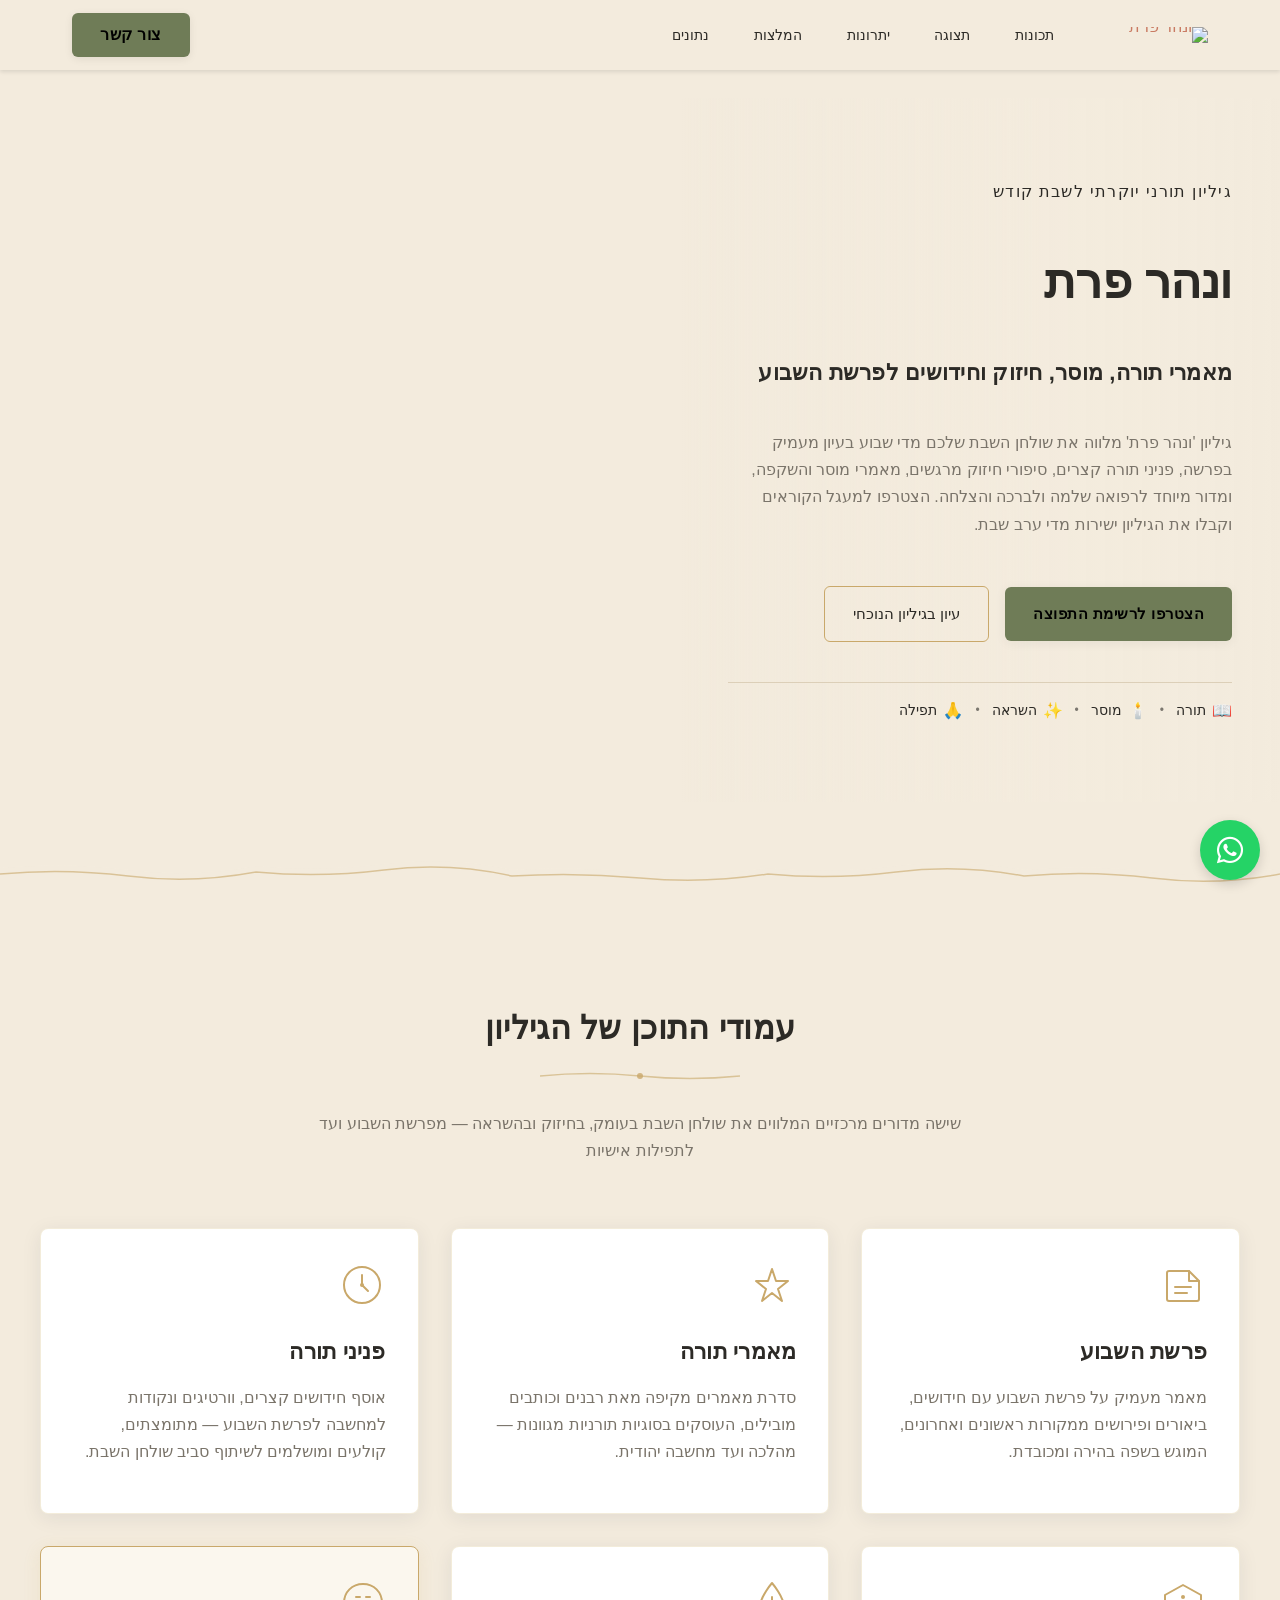
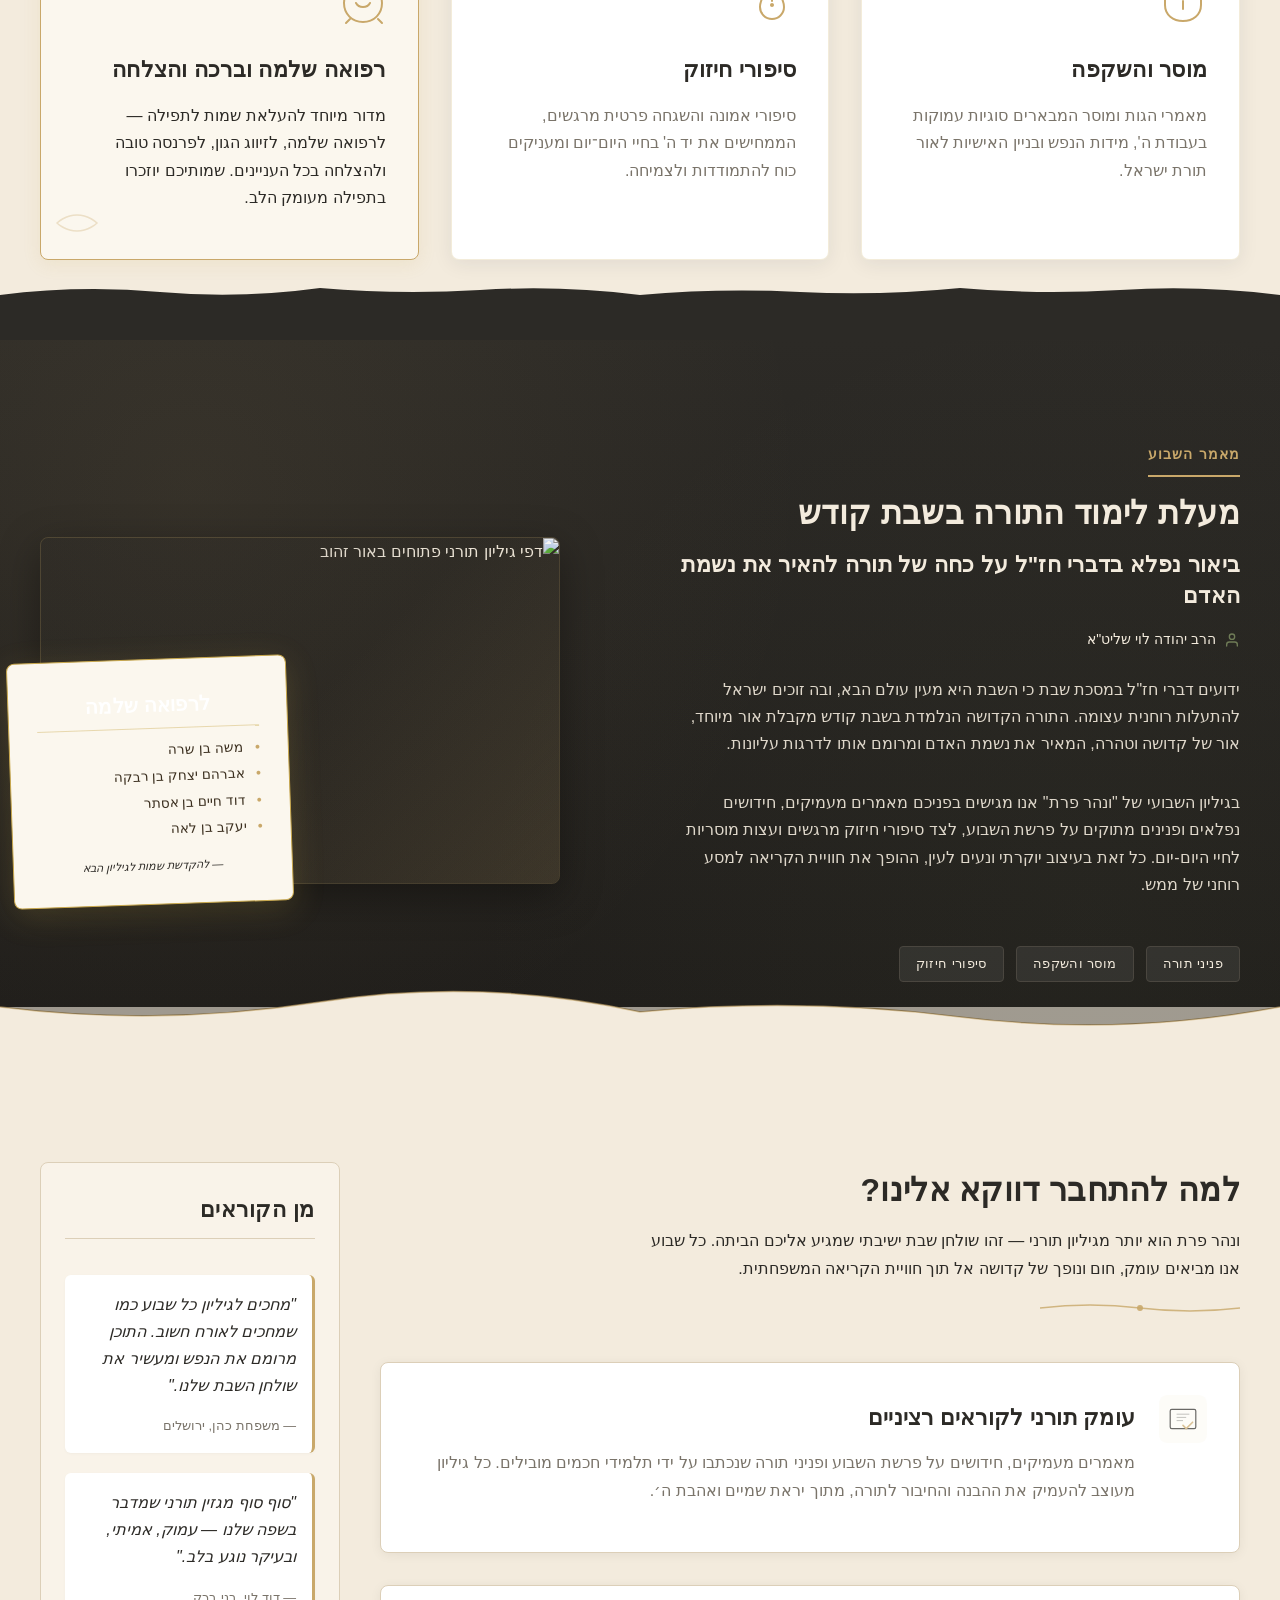
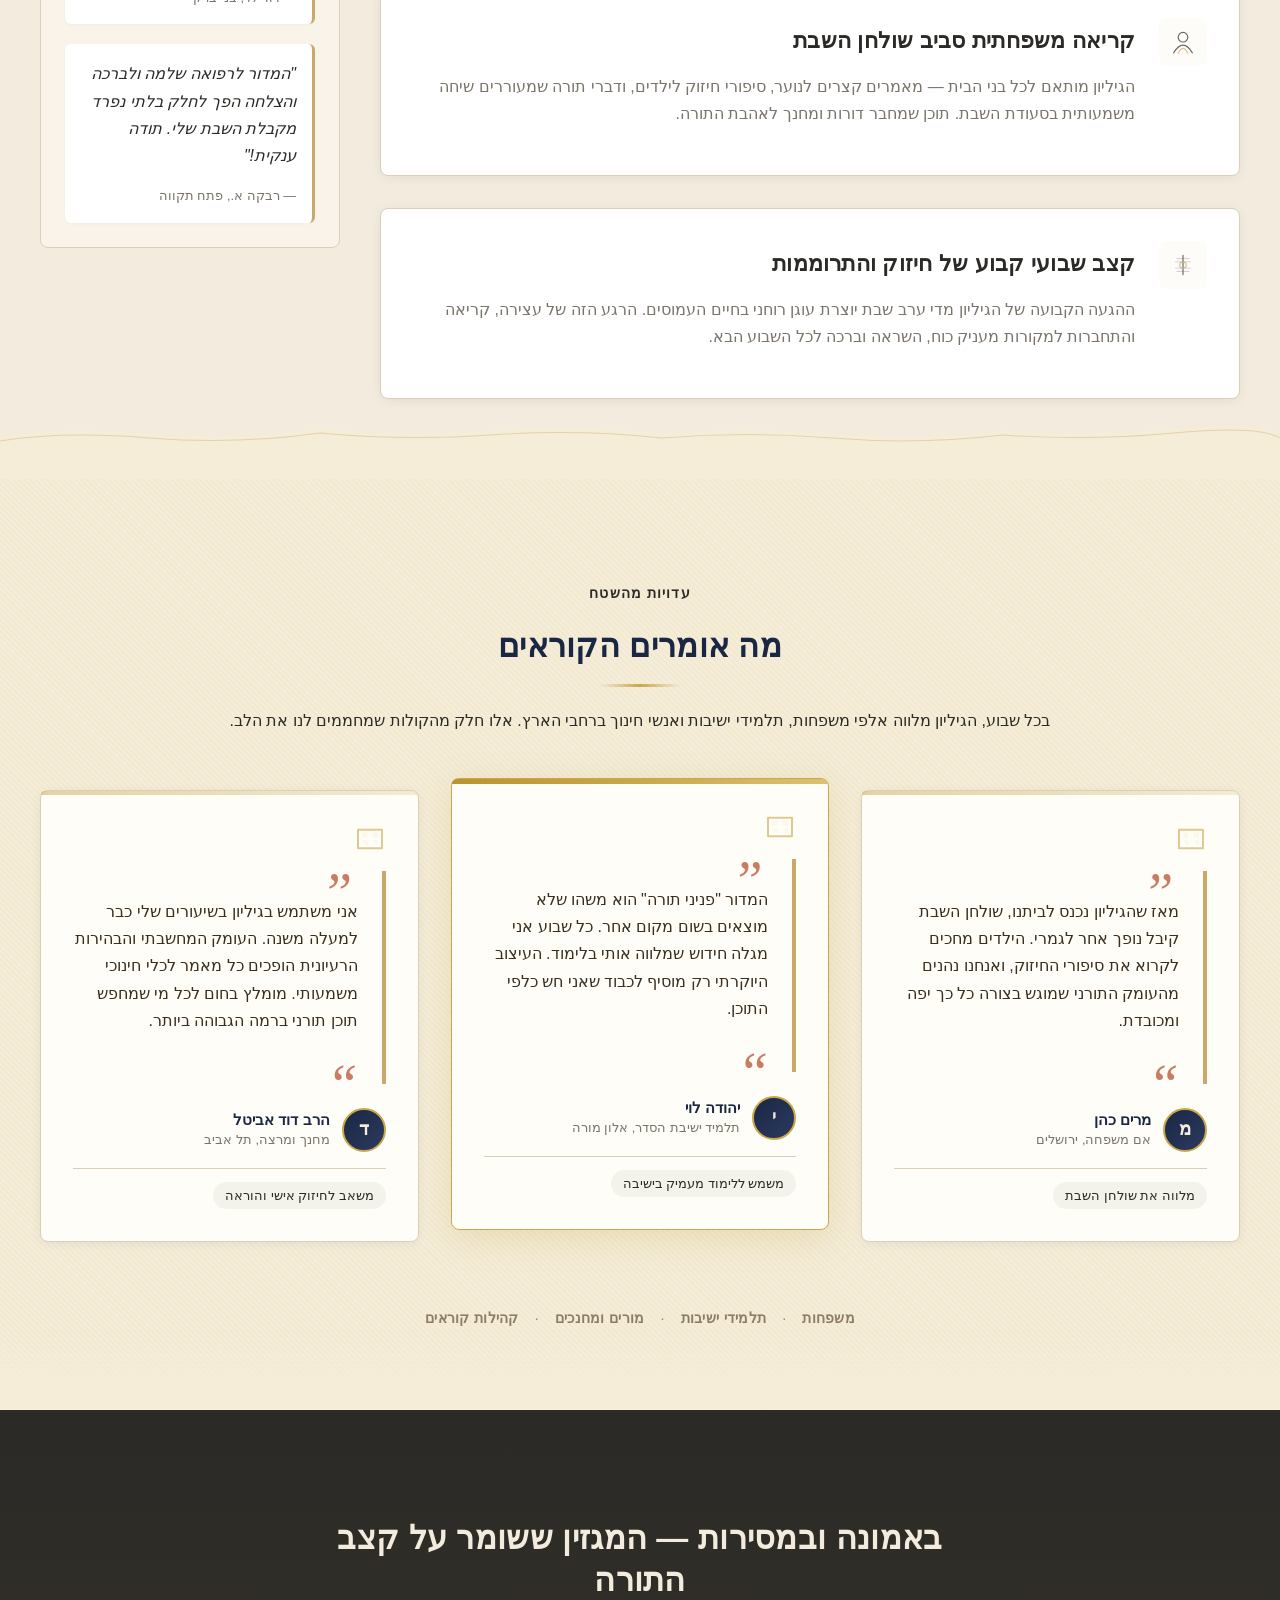
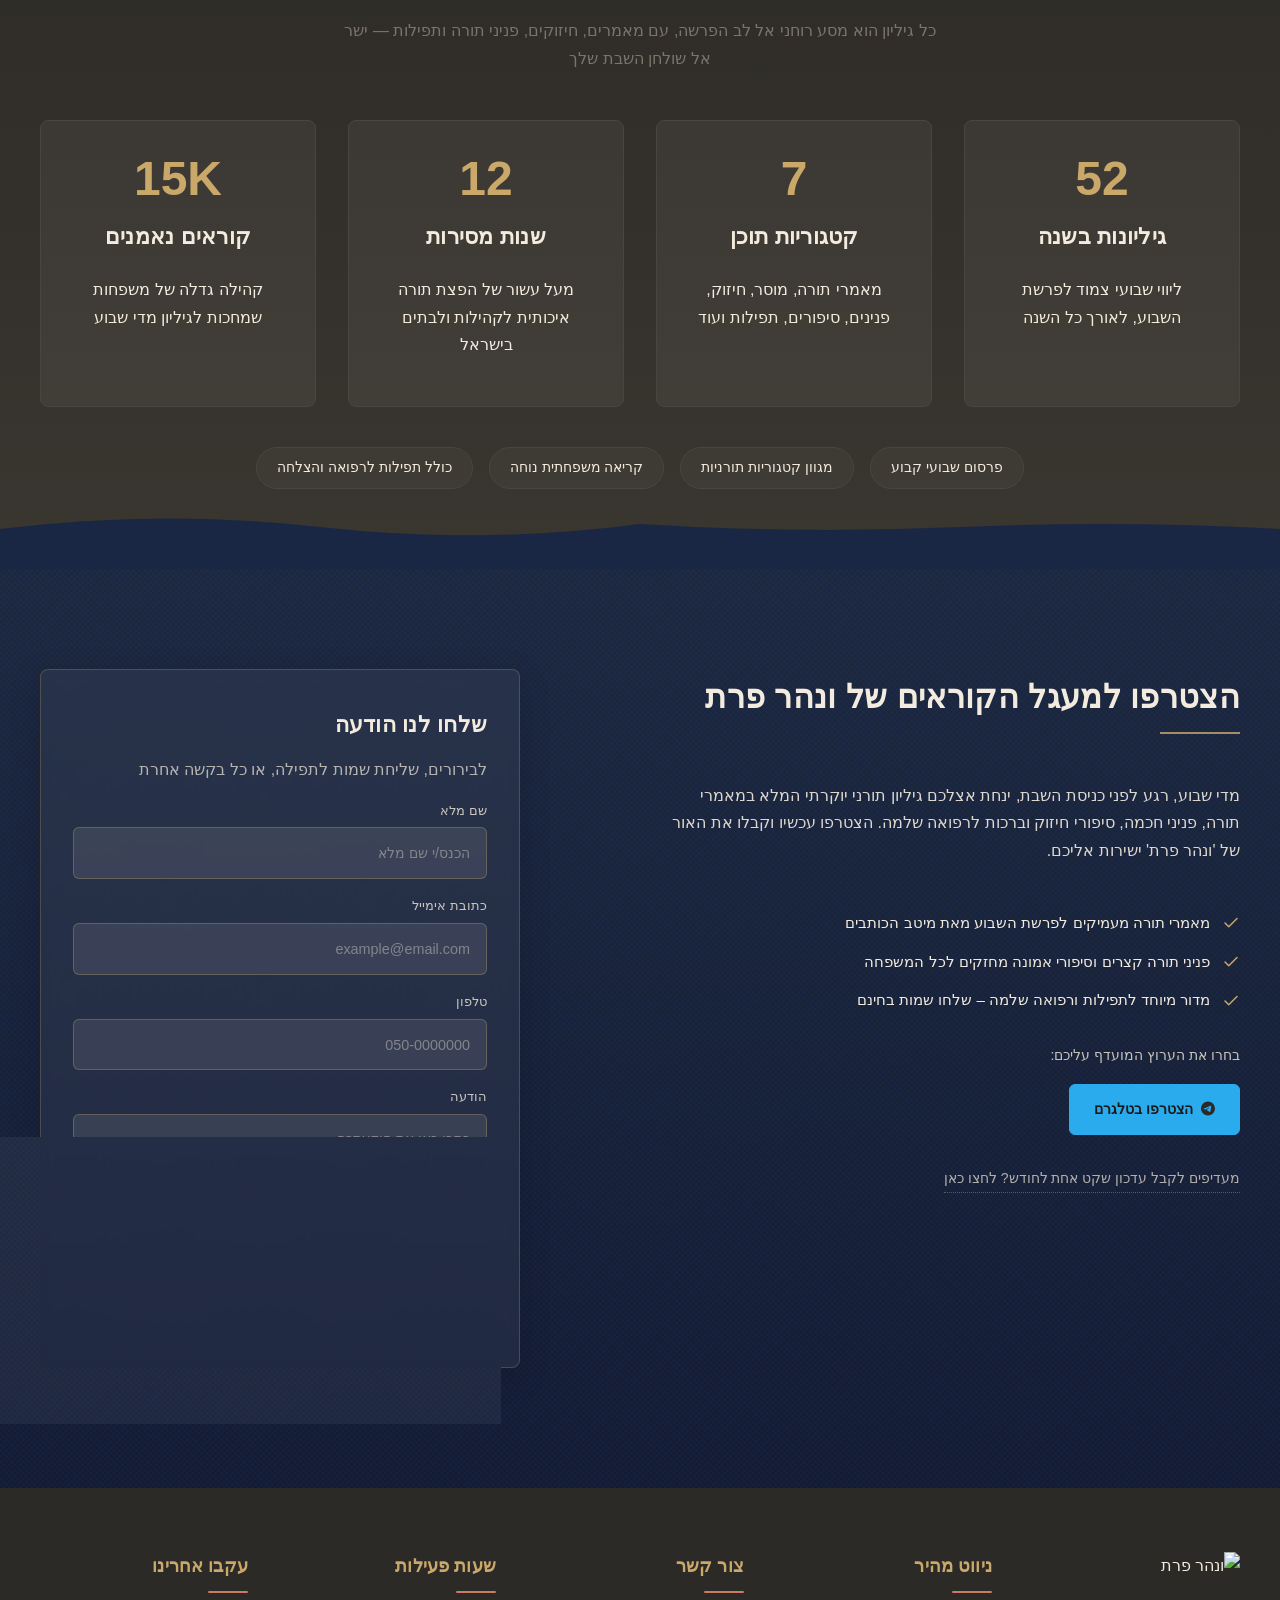
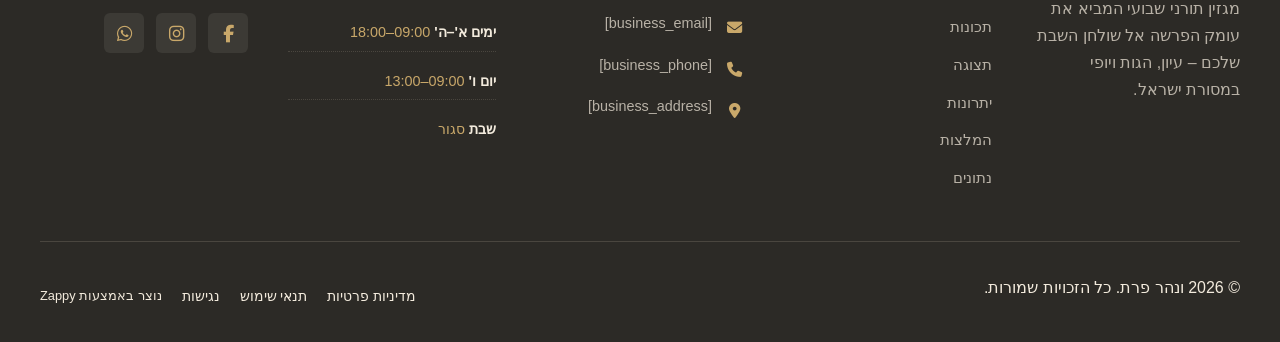
==== public/index.html @ 3a502a6c "Initial website commit" ====
<!doctype html><html dir="rtl" lang="he"><head><meta charset="UTF-8"><meta content="width=device-width,initial-scale=1" name="viewport"><meta content="index, follow" name="robots"><title>גלו פניני תורה וסיפורי חיזוק — ונהר פרת</title><meta content="היכנסו לעולם של קדושה ויוקרה עם גיליון תורני שבועי מעוצב. מאמרי תורה לשבת, סיפורי חיזוק מרגשים ותובנות מוסריות שמעוררות את הנשמה. הורידו עכשיו והתחברו לאור." name="description"><meta content="סיפורי חיזוק, פניני תורה, מאמרי תורה לשבת, גיליון תורני שבועי להורדה, כתב עת תורני יוקרתי" name="keywords"><link href="/assets/favicon.ico" rel="icon" type="image/x-icon"><link href="/assets/favicon-16x16.png" rel="icon" type="image/png" sizes="16x16"><link href="/assets/favicon-32x32.png" rel="icon" type="image/png" sizes="32x32"><link href="/assets/favicon-48x48.png" rel="icon" type="image/png" sizes="48x48"><link href="/assets/favicon-192x192.png" rel="icon" type="image/png" sizes="192x192"><link href="/assets/favicon-512x512.png" rel="icon" type="image/png" sizes="512x512"><link href="/assets/apple-touch-icon.png" rel="apple-touch-icon"><script>!function(){"use strict";var t="439e587a-eebc-4e69-9875-d3e90a36b9d6",e="https://api.zappy5.com/api/analytics/track",a=18e5,n=2592e6,o=!0,i=!0,r=!0;var s=function(){var e="zappy_visitor_"+t,a=null;try{if(a=localStorage.getItem(e)){var o=JSON.parse(a),i=Date.now();if(i-o.created<n)return o.lastSeen=i,localStorage.setItem(e,JSON.stringify(o)),o.id}}catch(t){console.warn("Zappy Analytics: LocalStorage not available")}var r="zv_"+Date.now()+"_"+Math.random().toString(36).substr(2,9);try{localStorage.setItem(e,JSON.stringify({id:r,created:Date.now(),lastSeen:Date.now()}))}catch(t){}return r}(),c=function(){var e="zappy_session_"+t,n=null;try{if(n=sessionStorage.getItem(e)){var o=JSON.parse(n),i=Date.now();if(i-o.timestamp<a)return o.timestamp=i,sessionStorage.setItem(e,JSON.stringify(o)),o.id}}catch(t){console.warn("Zappy Analytics: SessionStorage not available")}var r="zs_"+Date.now()+"_"+Math.random().toString(36).substr(2,9);try{sessionStorage.setItem(e,JSON.stringify({id:r,timestamp:Date.now()}))}catch(t){}return r}();function l(a,n){n=n||{};var o={website_id:t,event_type:a,page_path:window.location.pathname,referrer:document.referrer||"direct",visitor_id:s,session_id:c,metadata:n};if(navigator.sendBeacon){var i=new Blob([JSON.stringify(o)],{type:"application/json"});navigator.sendBeacon(e,i)}else fetch(e,{method:"POST",headers:{"Content-Type":"application/json"},body:JSON.stringify(o),keepalive:!0}).catch(function(t){console.warn("Zappy Analytics: Failed to track event",t)})}o&&l("pageview",{title:document.title,url:window.location.href}),i&&document.addEventListener("click",function(t){var e=t.target;if("BUTTON"===e.tagName||e.closest("button")){var a="BUTTON"===e.tagName?e:e.closest("button");l("click",{element:"button",text:a.textContent.trim().substring(0,100),id:a.id||null,class:a.className||null})}else if("A"===e.tagName||e.closest("a")){var n="A"===e.tagName?e:e.closest("a");l("navigation",{element:"link",text:n.textContent.trim().substring(0,100),href:n.href,external:n.hostname!==window.location.hostname})}},!0),r&&document.addEventListener("submit",function(t){var e=t.target;l("form_submit",{form_id:e.id||null,form_name:e.name||null,form_action:e.action||null,form_method:e.method||"GET"})},!0);var d=Date.now();window.addEventListener("beforeunload",function(){l("page_unload",{time_on_page:Math.floor((Date.now()-d)/1e3),page_path:window.location.pathname})}),window.zappyAnalytics={track:l,getVisitorId:function(){return s},getSessionId:function(){return c}}}()</script><meta content="גלו פניני תורה וסיפורי חיזוק — ונהר פרת" property="og:title"><meta content="היכנסו לעולם של קדושה ויוקרה עם גיליון תורני שבועי מעוצב. מאמרי תורה לשבת, סיפורי חיזוק מרגשים ותובנות מוסריות שמעוררות את הנשמה. הורידו עכשיו והתחברו לאור." property="og:description"><meta content="summary_large_image" name="twitter:card"><meta content="גלו פניני תורה וסיפורי חיזוק — ונהר פרת" name="twitter:title"><meta content="היכנסו לעולם של קדושה ויוקרה עם גיליון תורני שבועי מעוצב. מאמרי תורה לשבת, סיפורי חיזוק מרגשים ותובנות מוסריות שמעוררות את הנשמה. הורידו עכשיו והתחברו לאור." name="twitter:description"><meta content="website" property="og:type"><meta content="he_IL" property="og:locale"><link href="https://cdnjs.cloudflare.com/ajax/libs/font-awesome/6.4.0/css/all.min.css" rel="stylesheet"><style>.skip-link{position:absolute;top:0;left:0;transform:translateY(-200%);padding:12px 18px;background:var(--bg-dark,#1a1a1a);color:var(--text-light,#fff);font-weight:600;border-radius:0 0 8px 0;z-index:10000}.skip-link:focus{transform:none;outline:2px solid var(--ring,#fff);outline-offset:2px}:focus-visible{outline:2px solid var(--ring,currentColor);outline-offset:3px}</style><link href="/assets/favicon.ico" rel="icon" type="image/x-icon"><link href="/assets/favicon-16x16.png" rel="icon" type="image/png" sizes="16x16"><link href="/assets/favicon-32x32.png" rel="icon" type="image/png" sizes="32x32"><link href="/assets/favicon-48x48.png" rel="icon" type="image/png" sizes="48x48"><link href="/assets/favicon-192x192.png" rel="icon" type="image/png" sizes="192x192"><link href="/assets/favicon-512x512.png" rel="icon" type="image/png" sizes="512x512"><link href="/assets/apple-touch-icon.png" rel="apple-touch-icon"><link href="https://cdn.jsdelivr.net/npm/vanilla-cookieconsent@3/dist/cookieconsent.css" rel="stylesheet"><script src="https://cdn.jsdelivr.net/npm/vanilla-cookieconsent@3/dist/cookieconsent.umd.js"></script><script src="https://cdn.jsdelivr.net/gh/mickidum/acc_toolbar/acctoolbar/acctoolbar.min.js"></script><link href="/styles.css" rel="stylesheet"><script>window.ZAPPY_WEBSITE_ID="439e587a-eebc-4e69-9875-d3e90a36b9d6",window.ZAPPY_API_BASE="https://api.zappy5.com"</script><style id="zappy-dropdown-submenu-styles">#navMenu li:has(.sub-menu),.nav-menu li:has(.sub-menu),.navbar li:has(.sub-menu),nav li:has(.sub-menu){position:relative}#navMenu .sub-menu,.nav-menu .sub-menu,.navbar .sub-menu,nav .sub-menu{display:block!important;position:absolute!important;top:100%;left:0;min-width:220px;background:#fff;border-radius:8px;box-shadow:0 8px 25px rgba(0,0,0,.15);padding:8px 0;opacity:0;visibility:hidden;transform:translateY(10px);transition:all .3s ease;z-index:1000;list-style:none;pointer-events:none}#navMenu li:hover>.sub-menu,.nav-menu li:hover>.sub-menu,.navbar li:hover>.sub-menu,nav li:hover>.sub-menu{opacity:1!important;visibility:visible!important;transform:translateY(0)!important;pointer-events:auto!important}.sub-menu li{list-style:none;margin:0;padding:0}.sub-menu a{display:block!important;padding:10px 16px!important;color:var(--text-dark,#333)!important;font-weight:500;text-decoration:none;white-space:nowrap;transition:background-color .2s}.sub-menu .zappy-nav-child>a{padding-left:28px!important;font-size:.9em!important;opacity:.85!important}[dir=rtl] .sub-menu .zappy-nav-child>a,html[lang=ar] .sub-menu .zappy-nav-child>a,html[lang=he] .sub-menu .zappy-nav-child>a{padding-left:10px!important;padding-right:28px!important}.sub-menu .zappy-nav-parent>a{font-weight:600!important}.sub-menu a:hover{background-color:#f5f5f5}[dir=rtl] .nav-menu .sub-menu,[dir=rtl] .navbar .sub-menu,[dir=rtl] nav .sub-menu,html[lang=ar] .nav-menu .sub-menu,html[lang=ar] .navbar .sub-menu,html[lang=ar] nav .sub-menu,html[lang=he] .nav-menu .sub-menu,html[lang=he] .navbar .sub-menu,html[lang=he] nav .sub-menu{left:auto!important;right:0!important}.sub-menu:empty,.sub-menu:not(:has(li)):not(:has(> a)),.sub-menu:not(:has(li:not(.zappy-hidden-menu-item))):not(:has(> a)){display:none!important;opacity:0!important;visibility:hidden!important;pointer-events:none!important}li:has(.menu-group-title):hover>.sub-menu{opacity:1!important;visibility:visible!important;transform:translateY(0)!important;pointer-events:auto!important}#navMenu>li>.menu-group-title,.nav-menu>li>.menu-group-title{display:inline-block;padding:.5rem 1rem;cursor:default;user-select:none}@media (max-width:768px){#navMenu .sub-menu,.nav-menu .sub-menu,.navbar .sub-menu,nav .sub-menu{position:static!important;transform:none!important;box-shadow:none!important;background:0 0!important;max-height:0;overflow:hidden;opacity:0;visibility:hidden;transition:max-height .3s ease,opacity .3s ease;padding:0!important;border-radius:0!important}#navMenu .sub-menu.mobile-expanded,.nav-menu .sub-menu.mobile-expanded,.navbar .sub-menu.mobile-expanded{max-height:none!important;overflow-y:visible!important;opacity:1!important;visibility:visible!important;padding:8px 0 8px 16px!important}[dir=rtl] .sub-menu.mobile-expanded,html[lang=he] .sub-menu.mobile-expanded{padding:8px 16px 8px 0!important}#navMenu li:hover>.sub-menu,.nav-menu li:hover>.sub-menu,.navbar li:hover>.sub-menu,nav li:hover>.sub-menu{opacity:0;visibility:hidden;pointer-events:none}#navMenu li>.sub-menu.mobile-expanded,.nav-menu li>.sub-menu.mobile-expanded,.navbar li>.sub-menu.mobile-expanded,nav li>.sub-menu.mobile-expanded{opacity:1!important;visibility:visible!important;pointer-events:auto!important}#navMenu li:has(.sub-menu),.nav-menu li:has(.sub-menu),.navbar li:has(.sub-menu),nav li:has(.sub-menu){display:flex!important;flex-wrap:wrap!important;align-items:center!important;position:relative!important;min-height:44px!important}#navMenu li:has(.sub-menu)>a,.nav-menu li:has(.sub-menu)>a,.navbar li:has(.sub-menu)>a,nav li:has(.sub-menu)>a{flex:1!important;min-width:0!important}#navMenu li:has(.sub-menu)>.menu-group-title,.nav-menu li:has(.sub-menu)>.menu-group-title,.navbar li:has(.sub-menu)>.menu-group-title,nav li:has(.sub-menu)>.menu-group-title{flex:1!important;min-width:0!important;padding:0!important;line-height:inherit!important}#navMenu li:has(.sub-menu)>.sub-menu,.nav-menu li:has(.sub-menu)>.sub-menu,.navbar li:has(.sub-menu)>.sub-menu,nav li:has(.sub-menu)>.sub-menu{flex-basis:100%!important;width:100%!important}#navMenu li:has(.sub-menu)>a [class*=arrow],#navMenu li:has(.sub-menu)>a [class*=chevron],.nav-menu li:has(.sub-menu)>a .fa-angle-down,.nav-menu li:has(.sub-menu)>a .fa-chevron-down,.nav-menu li:has(.sub-menu)>a [class*=arrow],.nav-menu li:has(.sub-menu)>a [class*=chevron],nav li:has(.sub-menu)>a [class*=arrow],nav li:has(.sub-menu)>a [class*=chevron]{display:none!important;visibility:hidden!important}.mobile-submenu-toggle{display:flex!important;align-items:center!important;justify-content:center!important;width:44px!important;height:auto!important;background:0 0!important;border:none!important;cursor:pointer!important;color:var(--text-dark)!important;position:static!important;flex-shrink:0!important;align-self:stretch!important;z-index:2!important;padding:0!important;margin:0!important}.mobile-submenu-toggle::after{content:''!important;width:0!important;height:0!important;border-left:6px solid transparent!important;border-right:6px solid transparent!important;border-top:7px solid currentColor!important;transition:transform .3s ease!important}.mobile-submenu-toggle.expanded::after{transform:rotate(180deg)!important}.sub-menu a{padding:10px 0!important;display:block!important;color:var(--text-dark)!important;white-space:normal!important}.sub-menu .zappy-nav-child>a{padding-left:28px!important;font-size:.9em!important;opacity:.85!important}[dir=rtl] .sub-menu .zappy-nav-child>a,html[lang=ar] .sub-menu .zappy-nav-child>a,html[lang=he] .sub-menu .zappy-nav-child>a{padding-left:0!important;padding-right:28px!important}.sub-menu .zappy-nav-parent>a{font-weight:600!important}#navMenu.active,.nav-menu.active{max-width:100vw!important;overflow-x:hidden!important;box-sizing:border-box!important}.navbar .sub-menu li a,.zappy-products-dropdown .sub-menu a,nav.navbar .sub-menu li a{color:var(--text-dark)!important}}@media (min-width:769px){.mobile-submenu-toggle{display:none!important}}</style><style id="zappy-widget-visibility">html[dir=rtl] .whatsapp-float{right:20px!important;left:auto!important}html:not([dir]) .whatsapp-float,html[dir=ltr] .whatsapp-float{left:20px!important;right:auto!important}html[dir=rtl] #mic-access-tool-general-button,html[dir=rtl] #mic-init-access-tool #mic-access-tool-general-button,html[dir=rtl] #mic-init-access-tool .mic-access-tool-general-button,html[dir=rtl] ._access-icon,html[dir=rtl] .mic-access-tool-general-button{left:20px!important;right:auto!important}html:not([dir]) #mic-access-tool-general-button,html:not([dir]) #mic-init-access-tool #mic-access-tool-general-button,html:not([dir]) #mic-init-access-tool .mic-access-tool-general-button,html:not([dir]) ._access-icon,html:not([dir]) .mic-access-tool-general-button,html[dir=ltr] #mic-access-tool-general-button,html[dir=ltr] #mic-init-access-tool #mic-access-tool-general-button,html[dir=ltr] #mic-init-access-tool .mic-access-tool-general-button,html[dir=ltr] ._access-icon,html[dir=ltr] .mic-access-tool-general-button{right:20px!important;left:auto!important}@media (max-width:768px){.whatsapp-float{display:flex!important}}@media (min-width:769px){.whatsapp-float{display:flex!important}}@media (max-width:768px){#mic-access-tool-general-button,#mic-init-access-tool #mic-access-tool-general-button,#mic-init-access-tool .mic-access-tool-general-button,._access-icon,.mic-access-tool-general-button{display:flex!important;visibility:visible!important;opacity:1!important;pointer-events:auto!important}#mic-access-tool-box.opened-mic-access-tool,#mic-init-access-tool #mic-access-tool-box.opened-mic-access-tool,.mic-access-tool-box.opened-mic-access-tool{visibility:visible!important;opacity:1!important;pointer-events:auto!important}}@media (min-width:769px){#mic-access-tool-general-button,#mic-init-access-tool #mic-access-tool-general-button,#mic-init-access-tool .mic-access-tool-general-button,._access-icon,.mic-access-tool-general-button{display:flex!important;visibility:visible!important;opacity:1!important;pointer-events:auto!important}#mic-access-tool-box.opened-mic-access-tool,#mic-init-access-tool #mic-access-tool-box.opened-mic-access-tool,.mic-access-tool-box.opened-mic-access-tool{visibility:visible!important;opacity:1!important;pointer-events:auto!important}}</style></head><body><a href="#main" class="skip-link">דלג לתוכן הראשי</a><nav class="navbar" dir="rtl"><button class="mobile-toggle" aria-label="Menu" id="mobileToggle"><svg viewBox="0 0 24 24" fill="none" class="hamburger-icon" height="24" width="24"><path d="M3 12h18M3 6h18M3 18h18" stroke="currentColor" stroke-width="2" stroke-linecap="round"/></svg> <svg viewBox="0 0 24 24" fill="none" class="close-icon" height="24" width="24" style="display:none"><path d="M18 6L6 18M6 6l12 12" stroke="currentColor" stroke-width="2" stroke-linecap="round"/></svg></button> <button class="phone-header-btn" aria-label="Call" data-phone="[business_phone]"><svg viewBox="0 0 24 24" fill="currentColor" width="20" height="20"><path d="M22 16.92v3a2 2 0 0 1-2.18 2 19.79 19.79 0 0 1-8.63-3.07 19.5 19.5 0 0 1-6-6 19.79 19.79 0 0 1-3.07-8.67A2 2 0 0 1 4.11 2h3a2 2 0 0 1 2 1.72 12.84 12.84 0 0 0 .7 2.81 2 2 0 0 1-.45 2.11L8.09 9.91a16 16 0 0 0 6 6l1.27-1.27a2 2 0 0 1 2.11-.45 12.84 12.84 0 0 0 2.81.7A2 2 0 0 1 22 16.92z"/></svg></button><div class="nav-container"><div class="nav-right-group"><div class="nav-brand"><a href="/" class="logo-link"><img alt="ונהר פרת" src="/assets/site---------image-1.webp" class="logo"></a></div><ul class="nav-menu" id="navMenu"><li><a href="#features">תכונות</a></li><li><a href="#showcase">תצוגה</a></li><li><a href="#benefits">יתרונות</a></li><li><a href="#testimonials">המלצות</a></li><li><a href="#stats">נתונים</a></li><li class="mobile-contact-link nav-cta-mobile-item"><a href="#cta" class="nav-cta-btn">צור קשר</a></li></ul></div><div class="nav-cta-container"><a href="#cta" class="nav-cta-btn">צור קשר</a></div></div></nav><script>window.addEventListener("load",function(){const e=document.querySelector(".navbar, nav, header");if(!e)return void console.log("[Navbar] Navbar element not found");let t=document.getElementById("mobileToggle")||document.querySelector(".mobile-toggle")||document.querySelector(".hamburger")||document.querySelector(".hamburger-menu")||document.querySelector(".menu-toggle")||document.querySelector(".burger-menu")||document.querySelector('[aria-label="Menu"]')||document.querySelector('[aria-label="תפריט"]');const o=document.querySelector(".phone-header-btn"),n=window.getComputedStyle(e);let r=n.backgroundColor;if(console.log("[Navbar] Initial navbar background:",r),"transparent"===r||"rgba(0, 0, 0, 0)"===r||r.startsWith("rgba")&&r.includes(", 0)")){const e=n.backgroundImage;if(e&&"none"!==e)console.log("[Navbar] Navbar has background image/gradient, using dark text"),r="rgb(240, 240, 240)";else{const e=window.getComputedStyle(document.body).backgroundColor;console.log("[Navbar] Navbar transparent, using body background:",e),r=e}}const a=r.match(/\d+/g);if(a&&a.length>=3){const e=(.299*parseInt(a[0])+.587*parseInt(a[1])+.114*parseInt(a[2]))/255;console.log("[Navbar] Mobile button colors preserved from Claude CSS (luminance:",e.toFixed(2)+")");const n=document.createElement("style");n.id="zappy-mobile-nav-fix";document.documentElement.lang;document.documentElement.dir,n.textContent='\n        /* Hide mobile buttons on desktop, show only on mobile */\n        @media (min-width: 769px) {\n          .mobile-toggle,\n          .phone-header-btn {\n            display: none !important;\n          }\n        }\n        \n        /* Show and position mobile buttons correctly on mobile */\n        @media (max-width: 768px) {\n          .navbar,\n          nav.navbar {\n            min-height: 70px !important;\n          }\n\n          .mobile-toggle,\n          .phone-header-btn {\n            position: absolute !important;\n            top: 0 !important;\n            bottom: 0 !important;\n            margin-top: auto !important;\n            margin-bottom: auto !important;\n            transform: none !important;\n            z-index: 1001 !important;\n            display: flex !important;\n            align-items: center !important;\n            justify-content: center !important;\n            width: 36px !important;\n            height: 36px !important;\n            border-radius: 50% !important;\n            border: none !important;\n            cursor: pointer !important;\n            padding: 6px !important;\n            background: none !important;\n            color: var(--nav-text, var(--text-dark)) !important;\n            touch-action: manipulation !important;\n            -webkit-tap-highlight-color: transparent !important;\n          }\n\n          html[data-zappy-site-type="ecommerce"] .phone-header-btn,\n          body[data-zappy-site-type="ecommerce"] .phone-header-btn,\n          html[data-zappy-site-type="ecommerce"] header .phone-header-btn,\n          html[data-zappy-site-type="ecommerce"] nav .phone-header-btn {\n            display: none !important;\n            visibility: hidden !important;\n            width: 0 !important;\n            height: 0 !important;\n            min-width: 0 !important;\n            overflow: hidden !important;\n          }\n          \n          /* LTR positioning (default): hamburger LEFT, phone RIGHT */\n          html:not([dir="rtl"]):not([lang="he"]):not([lang="ar"]) .mobile-toggle,\n          html[dir="ltr"] .mobile-toggle {\n            left: 12px !important;\n            right: auto !important;\n          }\n          html:not([dir="rtl"]):not([lang="he"]):not([lang="ar"]) .phone-header-btn,\n          html[dir="ltr"] .phone-header-btn {\n            right: 12px !important;\n            left: auto !important;\n          }\n          \n          /* RTL positioning: hamburger RIGHT, phone LEFT */\n          html[dir="rtl"] .mobile-toggle,\n          html[lang="he"] .mobile-toggle,\n          html[lang="ar"] .mobile-toggle {\n            right: 12px !important;\n            left: auto !important;\n          }\n          html[dir="rtl"] .phone-header-btn,\n          html[lang="he"] .phone-header-btn,\n          html[lang="ar"] .phone-header-btn {\n            left: 12px !important;\n            right: auto !important;\n          }\n          \n          /* CRITICAL: Ensure nav-container has min-height on mobile */\n          /* All children are positioned absolutely/fixed on mobile, so height:auto collapses to 0 */\n          .nav-container {\n            min-height: 70px !important;\n            position: relative !important;\n          }\n          \n          /* Ensure SVG icons are properly sized and inherit color */\n          .mobile-toggle svg,\n          .phone-header-btn svg {\n            width: 24px !important;\n            height: 24px !important;\n            /* Don\'t force display - let JavaScript control hamburger/close toggle */\n          }\n          \n          /* Reset nav-cta-container on mobile - remove desktop box-shadow/padding */\n          /* that creates a visible ghost box when CTA button is hidden */\n          .nav-cta-container {\n            box-shadow: none !important;\n            padding: 0 !important;\n          }\n          \n          /* Hide nav-cta-container entirely on mobile when there\'s no lang-switcher */\n          /* (only the CTA button is inside, and it\'s hidden on mobile) */\n          .nav-cta-container:not(:has(.lang-switcher)) {\n            display: none !important;\n          }\n          \n          /* CRITICAL: Prevent hero image fade gradient from bleeding over headline text */\n          /* The .image-fade-gradient has bottom: -30px (extends below parent) */\n          /* On mobile stacked layout, this overlaps the h1 text below the image */\n          .hero-image-column {\n            overflow: hidden !important;\n          }\n          .image-fade-gradient {\n            bottom: 0 !important;\n          }\n          \n          /* Hide desktop language switcher on mobile - hamburger menu handles it */\n          /* High specificity to override stored CSS */\n          .lang-switcher,\n          .nav-cta-container .lang-switcher,\n          .nav-container .lang-switcher,\n          .navbar .lang-switcher,\n          .navbar .nav-cta-container .lang-switcher {\n            display: none !important;\n          }\n        }\n      ';const r=document.getElementById("zappy-mobile-nav-fix");r&&r.remove(),document.head.appendChild(n),console.log("[Navbar] Critical CSS injected for mobile nav positioning");const i=window.innerWidth<=768;if(t){const e=t.querySelector(".hamburger-icon"),o=t.querySelector(".close-icon");e&&(e.style.setProperty("width","24px","important"),e.style.setProperty("height","24px","important"),e.style.setProperty("display","block","important")),o&&(o.style.setProperty("width","24px","important"),o.style.setProperty("height","24px","important"),o.style.setProperty("display","none","important")),i?(t.style.setProperty("position","absolute","important"),t.style.setProperty("top","0","important"),t.style.setProperty("bottom","0","important"),t.style.setProperty("margin-top","auto","important"),t.style.setProperty("margin-bottom","auto","important"),t.style.setProperty("transform","none","important"),t.style.setProperty("z-index","1001","important"),t.style.removeProperty("left"),t.style.removeProperty("right"),console.log("[Navbar] Mobile toggle positioning applied (mobile viewport)")):(t.style.removeProperty("position"),t.style.removeProperty("top"),t.style.removeProperty("transform"),t.style.removeProperty("z-index"),t.style.removeProperty("left"),t.style.removeProperty("right"),console.log("[Navbar] Desktop viewport - cleared mobile toggle inline positioning"))}if(o){const e=o.querySelector("svg");e&&(e.style.width="24px",e.style.height="24px",e.setAttribute("width","24"),e.setAttribute("height","24")),i?(o.style.setProperty("position","absolute","important"),o.style.setProperty("top","0","important"),o.style.setProperty("bottom","0","important"),o.style.setProperty("margin-top","auto","important"),o.style.setProperty("margin-bottom","auto","important"),o.style.setProperty("transform","none","important"),o.style.setProperty("z-index","1001","important"),o.style.removeProperty("left"),o.style.removeProperty("right"),console.log("[Navbar] Phone button positioning applied (mobile viewport)")):(o.style.removeProperty("position"),o.style.removeProperty("top"),o.style.removeProperty("transform"),o.style.removeProperty("z-index"),o.style.removeProperty("left"),o.style.removeProperty("right"),console.log("[Navbar] Desktop viewport - cleared phone button inline positioning"))}}else console.log("[Navbar] Could not parse background color:",r);t=document.getElementById("mobileToggle")||document.querySelector(".mobile-toggle")||document.querySelector(".hamburger")||document.querySelector(".hamburger-menu")||document.querySelector(".menu-toggle")||document.querySelector(".burger-menu")||document.querySelector('[aria-label="Menu"]')||document.querySelector('[aria-label="תפריט"]');const i=document.getElementById("navMenu")||document.querySelector(".nav-menu")||document.querySelector(".nav-links")||document.querySelector("nav ul:not(.submenu)");if(!t||!i)return void console.log("[Navbar] Mobile toggle or menu not found:",{toggle:!!t,menu:!!i});i.id||(i.id="navMenu"),console.log("[Navbar] Initializing mobile menu...");const l=t.cloneNode(!0);t.parentNode.replaceChild(l,t);var s=0;function p(e){var t=Date.now();t-s<300||(s=t,function(e){e.preventDefault(),e.stopPropagation();const t=l.querySelector(".hamburger-icon"),o=l.querySelector(".close-icon");i.classList.contains("active")?(i.classList.remove("active"),t&&t.style.setProperty("display","block","important"),o&&o.style.setProperty("display","none","important"),document.body.style.overflow="",document.body.classList.remove("menu-open"),console.log("[Navbar] Menu closed")):(i.classList.add("active"),t&&t.style.setProperty("display","none","important"),o&&o.style.setProperty("display","block","important"),document.body.style.overflow="hidden",document.body.classList.add("menu-open"),console.log("[Navbar] Menu opened"))}(e))}l.addEventListener("click",p),l.addEventListener("touchend",p),document.addEventListener("keydown",function(e){if(("Escape"===e.key||"Esc"===e.key)&&i.classList.contains("active")){const e=l.querySelector(".hamburger-icon"),t=l.querySelector(".close-icon");i.classList.remove("active"),e&&e.style.setProperty("display","block","important"),t&&t.style.setProperty("display","none","important"),document.body.style.overflow="",document.body.classList.remove("menu-open"),console.log("[Navbar] Menu closed (Escape)")}}),i.querySelectorAll("a").forEach(function(e){e.addEventListener("click",function(){if("#"===this.getAttribute("href"))return;const e=l.querySelector(".hamburger-icon"),t=l.querySelector(".close-icon");i.classList.remove("active"),e&&e.style.setProperty("display","block","important"),t&&t.style.setProperty("display","none","important"),document.body.style.overflow="",document.body.classList.remove("menu-open"),console.log("[Navbar] Menu closed (link clicked)")})});var m=i.querySelectorAll(".dropdown-toggle");m.forEach(function(e){e.addEventListener("click",function(e){e.preventDefault(),e.stopPropagation();var t=this.closest(".nav-dropdown");t&&(t.parentNode.querySelectorAll(".nav-dropdown.open").forEach(function(e){e!==t&&e.classList.remove("open")}),t.classList.toggle("open"),console.log("[Navbar] Dropdown toggled:",t.classList.contains("open")?"open":"closed"))})}),document.addEventListener("click",function(e){e.target.closest(".nav-dropdown")||document.querySelectorAll(".nav-dropdown.open").forEach(function(e){e.classList.remove("open")})}),console.log("[Navbar] Dropdown handlers initialized for "+m.length+" dropdowns"),o&&o.addEventListener("click",function(){const e=document.querySelectorAll('a[href^="tel:"]'),t=e.length>0?e[0].getAttribute("href").replace("tel:",""):"[business_phone]";window.location.href="tel:"+t,console.log("[Navbar] Phone button clicked")}),console.log("[Navbar] Mobile menu initialized successfully")})</script><main id="main"><section class="index-hero-section" data-band-index="0" data-layout-spec="דף הבית-hero" id="hero" data-hero-treatment="fade-bleed" data-hero-type="fullscreen-scrim" style="--hero-fade-color:var(--bg-light)"><img alt="ספר תורה פתוח על שולחן שבת מואר באור נרות זהוב" src="/assets/site-index-hero-image-1.webp" class="hero-fade-img" data-context="An open Torah scroll on a warm Shabbat table, illuminated by soft golden candlelight. The parchment texture is rich and aged, with elegant Hebrew calligraphy visible. A linen tablecloth, a silver Kiddush cup, and gentle shadows create an intimate, sacred atmosphere. The photographic subject sits on the right side of the frame, with warm amber and gold tones blending naturally into the background." data-hero-bg="true" data-placeholder="index-hero-image-1" fetchpriority="high" height="600" loading="eager" width="1200"><div class="hero-fade-content"><p class="hero-eyebrow">גיליון תורני יוקרתי לשבת קודש</p><h1 class="display-xl">ונהר פרת</h1><h3 class="hero-subtitle">מאמרי תורה, מוסר, חיזוק וחידושים לפרשת השבוע</h3><p class="hero-description">גיליון 'ונהר פרת' מלווה את שולחן השבת שלכם מדי שבוע בעיון מעמיק בפרשה, פניני תורה קצרים, סיפורי חיזוק מרגשים, מאמרי מוסר והשקפה, ומדור מיוחד לרפואה שלמה ולברכה והצלחה. הצטרפו למעגל הקוראים וקבלו את הגיליון ישירות מדי ערב שבת.</p><div class="hero-cta-row"><a href="#subscribe" class="btn-primary">הצטרפו לרשימת התפוצה</a> <a href="#preview" class="btn-ghost">עיון בגיליון הנוכחי</a></div><div class="hero-trust-line"><div class="trust-item"><span class="trust-icon" aria-hidden="true">📖</span> <span>תורה</span></div><span class="trust-divider" aria-hidden="true">•</span><div class="trust-item"><span class="trust-icon" aria-hidden="true">🕯️</span> <span>מוסר</span></div><span class="trust-divider" aria-hidden="true">•</span><div class="trust-item"><span class="trust-icon" aria-hidden="true">✨</span> <span>השראה</span></div><span class="trust-divider" aria-hidden="true">•</span><div class="trust-item"><span class="trust-icon" aria-hidden="true">🙏</span> <span>תפילה</span></div></div></div><div class="hero-divider-wrapper" aria-hidden="true" data-no-icon-edit="true"><svg viewBox="0 0 1200 60" xmlns="http://www.w3.org/2000/svg" preserveAspectRatio="none"><path d="M0,60 L0,28 Q60,22 120,30 T240,26 Q300,32 360,24 T480,30 Q540,26 600,32 T720,28 Q780,34 840,26 T960,30 Q1020,24 1080,32 T1200,28 L1200,60 Z" fill="var(--bg-light)"/><path d="M0,34 Q60,28 120,36 T240,32 Q300,38 360,30 T480,36 Q540,32 600,38 T720,34 Q780,40 840,32 T960,36 Q1020,30 1080,38 T1200,34" stroke="var(--secondary)" stroke-width="1.5" opacity="0.6" fill="var(--bg-light)"/></svg></div></section><section class="index-features-section" data-band-index="1" data-layout-spec="דף הבית-features" id="features" dir="rtl"><div class="index-features-section__container"><header class="index-features-section__header"><h2>עמודי התוכן של הגיליון</h2><div class="index-features-section__header-divider" aria-hidden="true"><svg viewBox="0 0 200 20" xmlns="http://www.w3.org/2000/svg" preserveAspectRatio="none"><path d="M0,10 Q50,5 100,10 T200,10" stroke="var(--secondary)" stroke-width="1.5" opacity="0.6" fill="none"/><circle cx="100" cy="10" r="3" fill="var(--secondary)" opacity="0.8"/></svg></div><p>שישה מדורים מרכזיים המלווים את שולחן השבת בעומק, בחיזוק ובהשראה — מפרשת השבוע ועד לתפילות אישיות</p></header><div class="index-features-section__grid"><article class="index-features-section__card"><div class="index-features-section__card-icon"><svg viewBox="0 0 48 48" xmlns="http://www.w3.org/2000/svg" data-element-type="icon" data-icon-type="svg" fill="none"><path d="M8 12C8 10.8954 8.89543 10 10 10H30L40 20V38C40 39.1046 39.1046 40 38 40H10C8.89543 40 8 39.1046 8 38V12Z" stroke="currentColor" stroke-width="2" stroke-linecap="round" stroke-linejoin="round"/><path d="M30 10V20H40" stroke="currentColor" stroke-width="2" stroke-linecap="round" stroke-linejoin="round"/><path d="M16 26H32" stroke="currentColor" stroke-width="2" stroke-linecap="round"/><path d="M16 32H28" stroke="currentColor" stroke-width="2" stroke-linecap="round"/></svg></div><h3>פרשת השבוע</h3><p>מאמר מעמיק על פרשת השבוע עם חידושים, ביאורים ופירושים ממקורות ראשונים ואחרונים, המוגש בשפה בהירה ומכובדת.</p></article><article class="index-features-section__card"><div class="index-features-section__card-icon"><svg viewBox="0 0 48 48" xmlns="http://www.w3.org/2000/svg" data-element-type="icon" data-icon-type="svg" fill="none"><path d="M24 8L28 20H40L30 28L34 40L24 32L14 40L18 28L8 20H20L24 8Z" stroke="currentColor" stroke-width="2" stroke-linejoin="round"/></svg></div><h3>מאמרי תורה</h3><p>סדרת מאמרים מקיפה מאת רבנים וכותבים מובילים, העוסקים בסוגיות תורניות מגוונות — מהלכה ועד מחשבה יהודית.</p></article><article class="index-features-section__card"><div class="index-features-section__card-icon"><svg viewBox="0 0 48 48" xmlns="http://www.w3.org/2000/svg" data-element-type="icon" data-icon-type="svg" fill="none"><path d="M24 6C14.0589 6 6 14.0589 6 24C6 33.9411 14.0589 42 24 42C33.9411 42 42 33.9411 42 24C42 14.0589 33.9411 6 24 6Z" stroke="currentColor" stroke-width="2"/><path d="M24 14V24L30 30" stroke="currentColor" stroke-width="2" stroke-linecap="round" stroke-linejoin="round"/><circle cx="24" cy="24" r="2" fill="currentColor"/></svg></div><h3>פניני תורה</h3><p>אוסף חידושים קצרים, וורטיגים ונקודות למחשבה לפרשת השבוע — מתומצתים, קולעים ומושלמים לשיתוף סביב שולחן השבת.</p></article><article class="index-features-section__card"><div class="index-features-section__card-icon"><svg viewBox="0 0 48 48" xmlns="http://www.w3.org/2000/svg" data-element-type="icon" data-icon-type="svg" fill="none"><path d="M24 6L6 16V26C6 35.9411 14.0589 42 24 42C33.9411 42 42 35.9411 42 26V16L24 6Z" stroke="currentColor" stroke-width="2" stroke-linejoin="round"/><path d="M24 22V30" stroke="currentColor" stroke-width="2" stroke-linecap="round"/><circle cx="24" cy="18" r="2" fill="currentColor"/></svg></div><h3>מוסר והשקפה</h3><p>מאמרי הגות ומוסר המבארים סוגיות עמוקות בעבודת ה', מידות הנפש ובניין האישיות לאור תורת ישראל.</p></article><article class="index-features-section__card"><div class="index-features-section__card-icon"><svg viewBox="0 0 48 48" xmlns="http://www.w3.org/2000/svg" data-element-type="icon" data-icon-type="svg" fill="none"><path d="M24 4C24 4 12 18 12 28C12 34.6274 17.3726 40 24 40C30.6274 40 36 34.6274 36 28C36 18 24 4 24 4Z" stroke="currentColor" stroke-width="2" stroke-linejoin="round"/><path d="M24 28C25.1046 28 26 27.1046 26 26C26 24.8954 25.1046 24 24 24C22.8954 24 22 24.8954 22 26C22 27.1046 22.8954 28 24 28Z" fill="currentColor"/><path d="M24 22V18" stroke="currentColor" stroke-width="2" stroke-linecap="round"/></svg></div><h3>סיפורי חיזוק</h3><p>סיפורי אמונה והשגחה פרטית מרגשים, הממחישים את יד ה' בחיי היום־יום ומעניקים כוח להתמודדות ולצמיחה.</p></article><article class="index-features-section__card index-features-section__card--prayer"><div class="index-features-section__card-icon"><svg viewBox="0 0 48 48" xmlns="http://www.w3.org/2000/svg" data-element-type="icon" data-icon-type="svg" fill="none"><path d="M12 40L8 44M40 40L44 44M44 24C44 34.9411 35.9411 43 25 43C14.0589 43 6 34.9411 6 24C6 13.0589 14.0589 5 25 5C35.9411 5 44 13.0589 44 24Z" stroke="currentColor" stroke-width="2" stroke-linecap="round"/><path d="M18 24C18 24 20 28 25 28C30 28 32 24 32 24" stroke="currentColor" stroke-width="2" stroke-linecap="round"/><path d="M18 18H22M28 18H32" stroke="currentColor" stroke-width="2" stroke-linecap="round"/></svg></div><h3>רפואה שלמה וברכה והצלחה</h3><p>מדור מיוחד להעלאת שמות לתפילה — לרפואה שלמה, לזיווג הגון, לפרנסה טובה ולהצלחה בכל העניינים. שמותיכם יוזכרו בתפילה מעומק הלב.</p><div class="index-features-section__prayer-accent" aria-hidden="true"><svg viewBox="0 0 48 48" xmlns="http://www.w3.org/2000/svg" fill="none"><path d="M4 24C4 24 12 16 24 16C36 16 44 24 44 24C44 24 36 32 24 32C12 32 4 24 4 24Z" stroke="var(--secondary)" stroke-width="1.5" opacity="0.5"/></svg></div></article></div></div><div class="index-features-section__divider-wrapper" aria-hidden="true"><svg viewBox="0 0 1200 80" xmlns="http://www.w3.org/2000/svg" preserveAspectRatio="none" data-no-icon-edit="true" aria-hidden="true"><path d="M0,80 L0,35 Q75,25 150,32 T300,28 Q375,35 450,30 T600,35 Q675,28 750,32 T900,28 Q975,35 1050,30 T1200,35 L1200,80 Z" fill="#2C2A26"/></svg></div></section><section class="index-showcase-section" data-band-index="2" data-layout-spec="דף הבית-showcase" id="showcase"><div class="index-showcase-section__container"><div class="index-showcase-section__content"><div class="index-showcase-section__article-header"><span class="index-showcase-section__section-label">מאמר השבוע</span><h2 class="index-showcase-section__article-title">מעלת לימוד התורה בשבת קודש</h2><h3 class="index-showcase-section__article-subtitle">ביאור נפלא בדברי חז"ל על כחה של תורה להאיר את נשמת האדם</h3><div class="index-showcase-section__author-line"><svg viewBox="0 0 24 24" fill="none" data-element-type="icon" data-icon-type="svg" class="index-showcase-section__author-icon" height="16" stroke="currentColor" stroke-linecap="round" stroke-linejoin="round" stroke-width="2" width="16"><path d="M20 21v-2a4 4 0 0 0-4-4H8a4 4 0 0 0-4 4v2"/><circle cx="12" cy="7" r="4"/></svg> <span class="index-showcase-section__author-name">הרב יהודה לוי שליט"א</span></div></div><div class="index-showcase-section__excerpt"><p>ידועים דברי חז"ל במסכת שבת כי השבת היא מעין עולם הבא, ובה זוכים ישראל להתעלות רוחנית עצומה. התורה הקדושה הנלמדת בשבת קודש מקבלת אור מיוחד, אור של קדושה וטהרה, המאיר את נשמת האדם ומרומם אותו לדרגות עליונות.</p><p>בגיליון השבועי של "ונהר פרת" אנו מגישים בפניכם מאמרים מעמיקים, חידושים נפלאים ופנינים מתוקים על פרשת השבוע, לצד סיפורי חיזוק מרגשים ועצות מוסריות לחיי היום-יום. כל זאת בעיצוב יוקרתי ונעים לעין, ההופך את חוויית הקריאה למסע רוחני של ממש.</p></div><div class="index-showcase-section__topic-chips"><span class="index-showcase-section__chip">פניני תורה</span> <span class="index-showcase-section__chip">מוסר והשקפה</span> <span class="index-showcase-section__chip">סיפורי חיזוק</span></div></div><div class="index-showcase-section__media"><div class="index-showcase-section__image-tile"><img alt="דפי גיליון תורני פתוחים באור זהוב" src="/assets/site-index-showcase-image-1.webp" data-context="A softly lit open Torah scroll or Hebrew book pages on a dark wooden Shabbat table, with a hand gently turning a page. Warm golden light illuminates the text, creating an atmosphere of reverence, wisdom, and spiritual elevation befitting a high-end Torah magazine." data-placeholder="index-showcase-image-1" height="400" loading="lazy" width="600" decoding="async"><div class="index-showcase-section__image-overlay"></div></div><div class="index-showcase-section__blessing-card"><div class="index-showcase-section__blessing-inner"><h4 class="index-showcase-section__blessing-title" style="color:#FFFFFF !important">לרפואה שלמה</h4><ul class="index-showcase-section__blessing-list"><li>משה בן שרה</li><li>אברהם יצחק בן רבקה</li><li>דוד חיים בן אסתר</li><li>יעקב בן לאה</li></ul><div class="index-showcase-section__blessing-footer"><span>— להקדשת שמות לגיליון הבא</span></div></div></div></div></div><div class="index-showcase-section__divider-wrapper"><svg viewBox="0 0 1200 80" xmlns="http://www.w3.org/2000/svg" preserveAspectRatio="none" data-no-icon-edit="true" aria-hidden="true"><defs><linearGradient id="index-showcase-divider-grad" x1="0%" x2="0%" y1="0%" y2="100%"><stop offset="0%" stop-color="#C9A86A" stop-opacity="0.3"/><stop offset="100%" stop-color="#F3EBDD" stop-opacity="1"/></linearGradient></defs><path d="M0,80 L0,25 Q150,45 300,20 T600,30 Q750,15 900,35 T1200,25 L1200,80 Z" fill="var(--bg-light)"/><path d="M0,25 Q150,45 300,20 T600,30 Q750,15 900,35 T1200,25" stroke="#C9A86A" stroke-width="1.5" opacity="0.6" fill="var(--bg-light)"/></svg></div></section><section class="index-benefits-section" data-band-index="3" data-layout-spec="דף הבית-benefits" id="benefits"><div class="benefits-container"><div class="benefits-main"><div class="section-header"><h2>למה להתחבר דווקא אלינו?</h2><p>ונהר פרת הוא יותר מגיליון תורני — זהו שולחן שבת ישיבתי שמגיע אליכם הביתה. כל שבוע אנו מביאים עומק, חום ונופך של קדושה אל תוך חוויית הקריאה המשפחתית.</p><div class="header-underline" aria-hidden="true"><svg viewBox="0 0 200 12" xmlns="http://www.w3.org/2000/svg" preserveAspectRatio="none" data-no-icon-edit="true"><path d="M0,6 Q50,0 100,6 T200,6" stroke="var(--secondary)" stroke-width="1.5" opacity="0.8" fill="none"/><circle cx="100" cy="6" r="3" fill="var(--secondary)" opacity="0.9"/></svg></div></div><div class="benefits-list"><div class="benefit-block"><div class="benefit-visual" aria-hidden="true"><svg viewBox="0 0 40 40" xmlns="http://www.w3.org/2000/svg" data-element-type="icon" data-icon-type="svg"><rect fill="none" height="24" width="32" x="4" y="8" rx="2" stroke="currentColor" stroke-width="1.5"/><line opacity="0.5" stroke="currentColor" stroke-width="1" x1="12" x2="28" y1="14" y2="14"/><line opacity="0.5" stroke="currentColor" stroke-width="1" x1="12" x2="24" y1="18" y2="18"/><line opacity="0.5" stroke="currentColor" stroke-width="1" x1="12" x2="20" y1="22" y2="22"/><path d="M20,28 L24,32 L32,24" stroke="var(--secondary)" stroke-width="2" stroke-linecap="round" stroke-linejoin="round" fill="none"/></svg></div><div class="benefit-content"><h3>עומק תורני לקוראים רציניים</h3><p>מאמרים מעמיקים, חידושים על פרשת השבוע ופניני תורה שנכתבו על ידי תלמידי חכמים מובילים. כל גיליון מעוצב להעמיק את ההבנה והחיבור לתורה, מתוך יראת שמיים ואהבת ה׳.</p></div></div><div class="benefit-block"><div class="benefit-visual" aria-hidden="true"><svg viewBox="0 0 40 40" xmlns="http://www.w3.org/2000/svg" data-element-type="icon" data-icon-type="svg"><circle cx="20" cy="14" r="6" fill="none" stroke="currentColor" stroke-width="1.5"/><path d="M8,34 Q14,24 20,24 Q26,24 32,34" stroke="currentColor" stroke-width="1.5" fill="none"/><path d="M14,34 Q17,28 20,28 Q23,28 26,34" stroke="var(--secondary)" stroke-width="1.5" stroke-linecap="round" fill="none"/></svg></div><div class="benefit-content"><h3>קריאה משפחתית סביב שולחן השבת</h3><p>הגיליון מותאם לכל בני הבית — מאמרים קצרים לנוער, סיפורי חיזוק לילדים, ודברי תורה שמעוררים שיחה משמעותית בסעודת השבת. תוכן שמחבר דורות ומחנך לאהבת התורה.</p></div></div><div class="benefit-block"><div class="benefit-visual" aria-hidden="true"><svg viewBox="0 0 40 40" xmlns="http://www.w3.org/2000/svg" data-element-type="icon" data-icon-type="svg"><path d="M20,8 L20,32" stroke="currentColor" stroke-width="1.5" stroke-linecap="round"/><circle cx="20" cy="20" r="4" fill="none" stroke="var(--secondary)" stroke-width="1.5"/><path d="M12,12 L28,12" stroke="currentColor" stroke-width="1" opacity="0.4"/><path d="M10,16 L30,16" stroke="currentColor" stroke-width="1" opacity="0.3"/><path d="M10,24 L30,24" stroke="currentColor" stroke-width="1" opacity="0.3"/><path d="M12,28 L28,28" stroke="currentColor" stroke-width="1" opacity="0.4"/></svg></div><div class="benefit-content"><h3>קצב שבועי קבוע של חיזוק והתרוממות</h3><p>ההגעה הקבועה של הגיליון מדי ערב שבת יוצרת עוגן רוחני בחיים העמוסים. הרגע הזה של עצירה, קריאה והתחברות למקורות מעניק כוח, השראה וברכה לכל השבוע הבא.</p></div></div></div></div><aside class="benefits-quotes"><h3 class="quotes-title">מן הקוראים</h3><div class="quote-note"><p>"מחכים לגיליון כל שבוע כמו שמחכים לאורח חשוב. התוכן מרומם את הנפש ומעשיר את שולחן השבת שלנו."</p><span class="quote-attribution">— משפחת כהן, ירושלים</span></div><div class="quote-note"><p>"סוף סוף מגזין תורני שמדבר בשפה שלנו — עמוק, אמיתי, ובעיקר נוגע בלב."</p><span class="quote-attribution">— דוד לוי, בני ברק</span></div><div class="quote-note"><p>"המדור לרפואה שלמה ולברכה והצלחה הפך לחלק בלתי נפרד מקבלת השבת שלי. תודה ענקית!"</p><span class="quote-attribution">— רבקה א., פתח תקווה</span></div></aside></div><div class="index-benefits-divider-wrapper" aria-hidden="true"><svg viewBox="0 0 1200 80" xmlns="http://www.w3.org/2000/svg" preserveAspectRatio="none" data-no-icon-edit="true"><path d="M0,80 L0,55 Q80,45 160,52 T320,48 Q400,55 480,50 T640,52 Q720,48 800,55 T960,50 Q1040,48 1120,55 T1200,50 L1200,80 Z" fill="#F5EDD8" opacity="0.25"/><path d="M0,80 L0,38 Q60,28 140,35 T300,30 Q380,38 460,32 T620,35 Q700,28 780,35 T940,32 Q1020,38 1100,30 T1200,35 L1200,80 Z" fill="#F5EDD8"/><path d="M0,42 Q60,32 140,39 T300,34 Q380,42 460,36 T620,39 Q700,32 780,39 T940,36 Q1020,42 1100,34 T1200,39" stroke="var(--secondary)" stroke-width="1" opacity="0.4" fill="#F5EDD8"/></svg></div></section><section class="index-testimonials-section" data-band-index="4" data-layout-spec="דף הבית-testimonials" id="testimonials"><div class="index-testimonials-section__container"><div class="index-testimonials-section__intro"><span class="index-testimonials-section__label">עדויות מהשטח</span><h2 class="index-testimonials-section__title">מה אומרים הקוראים</h2><div class="index-testimonials-section__divider" aria-hidden="true"></div><p class="index-testimonials-section__subtitle">בכל שבוע, הגיליון מלווה אלפי משפחות, תלמידי ישיבות ואנשי חינוך ברחבי הארץ. אלו חלק מהקולות שמחממים לנו את הלב.</p></div><div class="index-testimonials-section__grid"><article class="index-testimonials-section__card"><div class="index-testimonials-section__card-accent"></div><div class="index-testimonials-section__card-content"><svg viewBox="0 0 24 24" xmlns="http://www.w3.org/2000/svg" data-element-type="icon" data-icon-type="svg" fill="none" class="index-testimonials-section__quote-icon"><path d="M10 11H6V7H10V11ZM18 11H14V7H18V11ZM10 17L6 13H10V17ZM18 17L14 13H18V17Z" fill="currentColor" opacity="0.12"/><path d="M3 5H21V19H3V5Z" stroke="currentColor" stroke-width="1.5" stroke-linecap="round" stroke-linejoin="round"/></svg><blockquote class="index-testimonials-section__quote"><p>מאז שהגיליון נכנס לביתנו, שולחן השבת קיבל נופך אחר לגמרי. הילדים מחכים לקרוא את סיפורי החיזוק, ואנחנו נהנים מהעומק התורני שמוגש בצורה כל כך יפה ומכובדת.</p></blockquote><div class="index-testimonials-section__author"><div class="index-testimonials-section__avatar" aria-hidden="true"><span>מ</span></div><div class="index-testimonials-section__author-info"><strong class="index-testimonials-section__author-name">מרים כהן</strong> <span class="index-testimonials-section__author-role">אם משפחה, ירושלים</span></div></div><div class="index-testimonials-section__usage"><span class="index-testimonials-section__usage-tag">מלווה את שולחן השבת</span></div></div></article><article class="index-testimonials-section__card index-testimonials-section__card--featured"><div class="index-testimonials-section__card-accent"></div><div class="index-testimonials-section__card-content"><svg viewBox="0 0 24 24" xmlns="http://www.w3.org/2000/svg" data-element-type="icon" data-icon-type="svg" fill="none" class="index-testimonials-section__quote-icon"><path d="M10 11H6V7H10V11ZM18 11H14V7H18V11ZM10 17L6 13H10V17ZM18 17L14 13H18V17Z" fill="currentColor" opacity="0.12"/><path d="M3 5H21V19H3V5Z" stroke="currentColor" stroke-width="1.5" stroke-linecap="round" stroke-linejoin="round"/></svg><blockquote class="index-testimonials-section__quote"><p>המדור "פניני תורה" הוא משהו שלא מוצאים בשום מקום אחר. כל שבוע אני מגלה חידוש שמלווה אותי בלימוד. העיצוב היוקרתי רק מוסיף לכבוד שאני חש כלפי התוכן.</p></blockquote><div class="index-testimonials-section__author"><div class="index-testimonials-section__avatar" aria-hidden="true"><span>י</span></div><div class="index-testimonials-section__author-info"><strong class="index-testimonials-section__author-name">יהודה לוי</strong> <span class="index-testimonials-section__author-role">תלמיד ישיבת הסדר, אלון מורה</span></div></div><div class="index-testimonials-section__usage"><span class="index-testimonials-section__usage-tag">משמש ללימוד מעמיק בישיבה</span></div></div></article><article class="index-testimonials-section__card"><div class="index-testimonials-section__card-accent"></div><div class="index-testimonials-section__card-content"><svg viewBox="0 0 24 24" xmlns="http://www.w3.org/2000/svg" data-element-type="icon" data-icon-type="svg" fill="none" class="index-testimonials-section__quote-icon"><path d="M10 11H6V7H10V11ZM18 11H14V7H18V11ZM10 17L6 13H10V17ZM18 17L14 13H18V17Z" fill="currentColor" opacity="0.12"/><path d="M3 5H21V19H3V5Z" stroke="currentColor" stroke-width="1.5" stroke-linecap="round" stroke-linejoin="round"/></svg><blockquote class="index-testimonials-section__quote"><p>אני משתמש בגיליון בשיעורים שלי כבר למעלה משנה. העומק המחשבתי והבהירות הרעיונית הופכים כל מאמר לכלי חינוכי משמעותי. מומלץ בחום לכל מי שמחפש תוכן תורני ברמה הגבוהה ביותר.</p></blockquote><div class="index-testimonials-section__author"><div class="index-testimonials-section__avatar" aria-hidden="true"><span>ד</span></div><div class="index-testimonials-section__author-info"><strong class="index-testimonials-section__author-name">הרב דוד אביטל</strong> <span class="index-testimonials-section__author-role">מחנך ומרצה, תל אביב</span></div></div><div class="index-testimonials-section__usage"><span class="index-testimonials-section__usage-tag">משאב לחיזוק אישי והוראה</span></div></div></article></div><div class="index-testimonials-section__trust-strip"><span class="index-testimonials-section__trust-item">משפחות</span> <span class="index-testimonials-section__trust-divider" aria-hidden="true">·</span> <span class="index-testimonials-section__trust-item">תלמידי ישיבות</span> <span class="index-testimonials-section__trust-divider" aria-hidden="true">·</span> <span class="index-testimonials-section__trust-item">מורים ומחנכים</span> <span class="index-testimonials-section__trust-divider" aria-hidden="true">·</span> <span class="index-testimonials-section__trust-item">קהילות קוראים</span></div></div><div class="index-testimonials-section__divider-wrapper" aria-hidden="true"><svg viewBox="0 0 1200 80" xmlns="http://www.w3.org/2000/svg" preserveAspectRatio="none" data-no-icon-edit="true" aria-hidden="true"><defs><linearGradient id="candlelight-fade" x1="0%" x2="0%" y1="0%" y2="100%"><stop offset="0%" stop-color="#F5EDD8" stop-opacity="0"/><stop offset="100%" stop-color="#F5EDD8" stop-opacity="1"/></linearGradient></defs><rect fill="url(#candlelight-fade)" height="80" width="1200" x="0" y="0"/></svg></div></section><section class="index-stats-section" data-band-index="5" data-layout-spec="דף הבית-stats" id="stats"><div class="index-stats-section__container"><header class="stats-header"><h2 class="stats-title">באמונה ובמסירות — המגזין ששומר על קצב התורה</h2><p class="stats-subtitle">כל גיליון הוא מסע רוחני אל לב הפרשה, עם מאמרים, חיזוקים, פניני תורה ותפילות — ישר אל שולחן השבת שלך</p></header><div class="stats-grid"><div class="stat-card"><div class="stat-number">52</div><h3 class="stat-label">גיליונות בשנה</h3><p class="stat-desc">ליווי שבועי צמוד לפרשת השבוע, לאורך כל השנה</p></div><div class="stat-card"><div class="stat-number">7</div><h3 class="stat-label">קטגוריות תוכן</h3><p class="stat-desc">מאמרי תורה, מוסר, חיזוק, פנינים, סיפורים, תפילות ועוד</p></div><div class="stat-card"><div class="stat-number">12</div><h3 class="stat-label">שנות מסירות</h3><p class="stat-desc">מעל עשור של הפצת תורה איכותית לקהילות ולבתים בישראל</p></div><div class="stat-card"><div class="stat-number">15K</div><h3 class="stat-label">קוראים נאמנים</h3><p class="stat-desc">קהילה גדלה של משפחות שמחכות לגיליון מדי שבוע</p></div></div><div class="trust-pills"><span class="trust-pill">פרסום שבועי קבוע</span> <span class="trust-pill">מגוון קטגוריות תורניות</span> <span class="trust-pill">קריאה משפחתית נוחה</span> <span class="trust-pill">כולל תפילות לרפואה והצלחה</span></div></div><div class="index-stats-section__divider-wrapper"><svg viewBox="0 0 1200 80" xmlns="http://www.w3.org/2000/svg" preserveAspectRatio="none" data-no-icon-edit="true" aria-hidden="true"><path d="M0,80 L0,40 Q150,20 300,38 T600,35 Q750,45 900,38 T1200,40 L1200,80 Z" fill="#1A2744"/></svg></div></section><section class="index-cta-section" data-band-index="6" data-layout-spec="דף הבית-cta" id="cta"><div class="index-cta-section__parchment" aria-hidden="true"></div><div class="index-cta-section__container"><div class="index-cta-section__copy"><h2 class="index-cta-section__heading">הצטרפו למעגל הקוראים של ונהר פרת</h2><p class="index-cta-section__description">מדי שבוע, רגע לפני כניסת השבת, ינחת אצלכם גיליון תורני יוקרתי המלא במאמרי תורה, פניני חכמה, סיפורי חיזוק וברכות לרפואה שלמה. הצטרפו עכשיו וקבלו את האור של 'ונהר פרת' ישירות אליכם.</p><ul class="index-cta-section__benefits"><li class="index-cta-section__benefit-item"><svg viewBox="0 0 24 24" fill="none" data-element-type="icon" data-icon-type="svg" class="index-cta-section__benefit-icon" height="18" stroke="currentColor" stroke-linecap="round" stroke-linejoin="round" stroke-width="2" width="18"><path d="M20 6L9 17l-5-5"/></svg> <span>מאמרי תורה מעמיקים לפרשת השבוע מאת מיטב הכותבים</span></li><li class="index-cta-section__benefit-item"><svg viewBox="0 0 24 24" fill="none" data-element-type="icon" data-icon-type="svg" class="index-cta-section__benefit-icon" height="18" stroke="currentColor" stroke-linecap="round" stroke-linejoin="round" stroke-width="2" width="18"><path d="M20 6L9 17l-5-5"/></svg> <span>פניני תורה קצרים וסיפורי אמונה מחזקים לכל המשפחה</span></li><li class="index-cta-section__benefit-item"><svg viewBox="0 0 24 24" fill="none" data-element-type="icon" data-icon-type="svg" class="index-cta-section__benefit-icon" height="18" stroke="currentColor" stroke-linecap="round" stroke-linejoin="round" stroke-width="2" width="18"><path d="M20 6L9 17l-5-5"/></svg> <span>מדור מיוחד לתפילות ורפואה שלמה – שלחו שמות בחינם</span></li></ul><div class="index-cta-section__channels"><span class="index-cta-section__channels-label">בחרו את הערוץ המועדף עליכם:</span><div class="index-cta-section__channel-buttons"><a href="[telegram_handle]" class="index-cta-section__btn index-cta-section__btn--telegram" target="_blank" rel="noopener noreferrer"><i class="fab fa-telegram-plane" aria-hidden="true"></i> <span style="color:#1A1A1A !important">הצטרפו בטלגרם</span></a></div></div><a href="#" class="index-cta-section__quiet-link">מעדיפים לקבל עדכון שקט אחת לחודש? לחצו כאן</a></div><div class="index-cta-section__form-wrapper"><div class="index-cta-section__form-card"><h3 class="index-cta-section__form-title">שלחו לנו הודעה</h3><p class="index-cta-section__form-subtitle">לבירורים, שליחת שמות לתפילה, או כל בקשה אחרת</p><form class="contact-form index-cta-section__form"><div class="index-cta-section__form-group"><label class="index-cta-section__form-label" for="cta-name">שם מלא</label> <input class="index-cta-section__form-input" name="name" type="text" id="cta-name" placeholder="הכנס/י שם מלא" required></div><div class="index-cta-section__form-group"><label class="index-cta-section__form-label" for="cta-email">כתובת אימייל</label> <input class="index-cta-section__form-input" name="email" type="email" id="cta-email" placeholder="example@email.com" required></div><div class="index-cta-section__form-group"><label class="index-cta-section__form-label" for="cta-phone">טלפון</label> <input class="index-cta-section__form-input" name="phone" type="tel" id="cta-phone" placeholder="050-0000000"></div><div class="index-cta-section__form-group"><label class="index-cta-section__form-label" for="cta-message">הודעה</label> <textarea class="index-cta-section__form-textarea" id="cta-message" name="message" placeholder="כתבו כאן את הודעתכם..." rows="3"></textarea></div><div class="index-cta-section__privacy privacy-consent"><label class="privacy-consent-label"><input class="privacy-consent-checkbox" name="privacy_consent" type="checkbox" required> <span>קראתי ואני מסכים/ה ל<a href="/terms" target="_blank">תנאי השימוש</a> ול<a href="/privacy" target="_blank">מדיניות הפרטיות</a></span></label></div><button class="index-cta-section__submit-btn" type="submit"><span>שליחת ההודעה</span> <i class="fa-paper-plane far" aria-hidden="true"></i></button></form></div></div></div></section></main><footer class="site-footer" dir="rtl"><div class="footer-container"><div class="footer-top"><div class="footer-col footer-company-col"><img alt="ונהר פרת" src="/assets/religious-publishing-torah-magazine-logo.webp" class="logo"><p class="footer-tagline">מגזין תורני שבועי המביא את עומק הפרשה אל שולחן השבת שלכם – עיון, הגות ויופי במסורת ישראל.</p></div><div class="footer-col footer-links-col"><h4>ניווט מהיר</h4><ul class="footer-links"><li><a href="#features">תכונות</a></li><li><a href="#showcase">תצוגה</a></li><li><a href="#benefits">יתרונות</a></li><li><a href="#testimonials">המלצות</a></li><li><a href="#stats">נתונים</a></li></ul></div><div class="footer-col footer-contact-col"><h4>צור קשר</h4><ul class="footer-contact"><li><span class="contact-icon"><i class="fas fa-envelope"></i></span> <span class="contact-text"><a href="mailto:[business_email]">[business_email]</a></span></li><li><span class="contact-icon"><i class="fas fa-phone"></i></span> <span class="contact-text"><a href="tel:[business_phone]">[business_phone]</a></span></li><li><a href="/"><span class="contact-icon"><i class="fas fa-map-marker-alt"></i></span> <span class="contact-text">[business_address]</span></a></li></ul></div><div class="footer-col footer-hours-col"><h4>שעות פעילות</h4><ul class="footer-hours"><li><a href="/"><span class="hours-day">ימים א'–ה'</span> <span class="hours-time">09:00–18:00</span></a></li><li><a href="/"><span class="hours-day">יום ו'</span> <span class="hours-time">09:00–13:00</span></a></li><li><a href="/"><span class="hours-day">שבת</span> <span class="hours-time">סגור</span></a></li></ul></div><div class="footer-col footer-social-col"><h4>עקבו אחרינו</h4><div class="footer-social"><a href="#" aria-label="Facebook" data-zappy-social-placeholder="true"><i class="fab fa-facebook-f"></i></a> <a href="#" aria-label="Instagram" data-zappy-social-placeholder="true"><i class="fab fa-instagram"></i></a> <a href="#" aria-label="WhatsApp" data-zappy-social-placeholder="true"><i class="fab fa-whatsapp"></i></a></div></div></div><div class="footer-bottom"><div class="footer-bottom-left"><p class="footer-copyright">© 2026 ונהר פרת. כל הזכויות שמורות.</p></div><div class="footer-bottom-right"><ul class="footer-legal"><li><a href="/privacy">מדיניות פרטיות</a></li><li><a href="/terms">תנאי שימוש</a></li><li><a href="/accessibility">נגישות</a></li></ul><a href="https://zappy5.com" class="zappy-attribution" target="_blank">נוצר באמצעות Zappy</a></div></div></div></footer><a href="https://wa.me/[whatsapp_handle]" class="whatsapp-float" aria-label="WhatsApp"><i class="fab fa-whatsapp"></i></a><div data-integration="accessibility:toolbar"></div><script src="/script.js"></script><script id="zappy-mobile-submenu-script">!function(){function e(){if(window.innerWidth>768)return document.querySelectorAll(".mobile-submenu-toggle").forEach(function(e){e.remove()}),void document.querySelectorAll(".sub-menu.mobile-expanded").forEach(function(e){e.classList.remove("mobile-expanded")});document.querySelectorAll(".nav-menu li:has(.sub-menu), nav li:has(.sub-menu), .navbar li:has(.sub-menu), #navMenu li:has(.sub-menu)").forEach(function(e){if(!e.querySelector(".mobile-submenu-toggle")){var t=e.querySelector(".sub-menu"),n=e.querySelector(":scope > a");if(t&&n){var o=document.createElement("button");o.className="mobile-submenu-toggle",o.setAttribute("aria-label","Toggle submenu"),o.setAttribute("type","button"),n.insertAdjacentElement("afterend",o),o.addEventListener("click",function(e){e.preventDefault(),e.stopPropagation(),document.querySelectorAll(".sub-menu.mobile-expanded").forEach(function(e){if(e!==t){e.classList.remove("mobile-expanded");var n=e.parentElement.querySelector(".mobile-submenu-toggle");n&&n.classList.remove("expanded")}}),t.classList.toggle("mobile-expanded"),o.classList.toggle("expanded")})}}})}var t;"loading"===document.readyState?document.addEventListener("DOMContentLoaded",e):e(),window.addEventListener("resize",function(){clearTimeout(t),t=setTimeout(e,250)});var n=new MutationObserver(function(t){t.forEach(function(t){if("attributes"===t.type){var n=t.target;n.classList&&(n.classList.contains("active")||n.classList.contains("open"))&&setTimeout(e,100)}})});setTimeout(function(){document.querySelectorAll(".mobile-menu, .nav-menu, #navMenu, nav").forEach(function(e){n.observe(e,{attributes:!0,attributeFilter:["class","style"]})})},500)}()</script></body></html>
---- styles.css ----
/* Self-hosted fonts (Inter + Rubik for multi-language support) */

/* Inter font (English / LTR languages) */
@font-face {
  font-family: 'Inter';
  font-style: normal;
  font-weight: 400;
  font-display: swap;
  src: url('assets/fonts/Inter-Regular.woff2') format('woff2');
}

@font-face {
  font-family: 'Inter';
  font-style: normal;
  font-weight: 500;
  font-display: swap;
  src: url('assets/fonts/Inter-Medium.woff2') format('woff2');
}

@font-face {
  font-family: 'Inter';
  font-style: normal;
  font-weight: 600;
  font-display: swap;
  src: url('assets/fonts/Inter-SemiBold.woff2') format('woff2');
}

@font-face {
  font-family: 'Inter';
  font-style: normal;
  font-weight: 700;
  font-display: swap;
  src: url('assets/fonts/Inter-Bold.woff2') format('woff2');
}

/* Rubik font (Hebrew / RTL languages) */
@font-face {
  font-family: 'Rubik';
  font-style: normal;
  font-weight: 400;
  font-display: swap;
  src: url('assets/fonts/Rubik-Regular.woff2') format('woff2');
}

@font-face {
  font-family: 'Rubik';
  font-style: normal;
  font-weight: 500;
  font-display: swap;
  src: url('assets/fonts/Rubik-Medium.woff2') format('woff2');
}

@font-face {
  font-family: 'Rubik';
  font-style: normal;
  font-weight: 600;
  font-display: swap;
  src: url('assets/fonts/Rubik-SemiBold.woff2') format('woff2');
}

@font-face {
  font-family: 'Rubik';
  font-style: normal;
  font-weight: 700;
  font-display: swap;
  src: url('assets/fonts/Rubik-Bold.woff2') format('woff2');
}
:root {
  --primary: #6F7C57;
  --secondary: #C9A86A;
  --accent: #C97B63;
  --bg-light: #F3EBDD;
  --bg-dark: #2C2A26;
  --text-dark: #2C2A26;
  --text-light: #F3EBDD;
  --text-muted: #7A746A;
  --border-light: #DCCFB8;
  --border-dark: #4A463F;
  --nav-bg: #F3EBDD;
  --nav-text: #2C2A26;
  --nav-text-hover: #C9A86A;
  --radius-sm: 4px;
  --radius-card: 8px;
  --radius-btn: 6px;
  --radius-img: 8px;
  --radius-badge: 999px;
  --radius-input: 6px;
  --shadow-subtle: 0 1px 3px rgba(0,0,0,0.03);
  --shadow-card: 0 2px 12px rgba(0,0,0,0.06);
  --shadow-elevated: 0 8px 30px rgba(0,0,0,0.09);
  --shadow-btn-hover: 0 4px 15px rgba(0,0,0,0.072);
  --spacing-section: 100px;
  --spacing-section-mobile: 60px;
  --spacing-card-padding: 32px;
  --spacing-card-gap: 32px;
  --spacing-element-gap: 16px;
  --transition-default: all 0.3s ease;
  --transition-hover: all 0.3s ease;
}

*, *::before, *::after {
  box-sizing: border-box;
  margin: 0;
  padding: 0;
}

html {
  font-size: 16px !important;
  -webkit-text-size-adjust: 100%;
  -moz-text-size-adjust: 100%;
  text-size-adjust: 100%;
  scroll-behavior: smooth;
  direction: rtl;
}

body {
  font-size: 16px !important;
  line-height: 1.7 !important;
  font-family: 'Rubik', sans-serif;
  color: var(--text-dark);
  background-color: var(--bg-light);
  -webkit-font-smoothing: antialiased;
  -moz-osx-font-smoothing: grayscale;
  text-rendering: optimizeLegibility;
  min-height: 100vh;
}

h1, h2, h3, h4, h5, h6 {
  font-family: 'Rubik', sans-serif;
  color: var(--text-dark);
  letter-spacing: 0.01em;
}

h1 { font-size: 48px !important; font-weight: 700 !important; line-height: 1.2 !important; margin-bottom: 1rem !important; margin-top: 0.5rem !important; }
h2 { font-size: 32px !important; font-weight: 600 !important; line-height: 1.3 !important; margin-bottom: 1rem !important; margin-top: 0.5rem !important; }
h3 { font-size: 22px !important; font-weight: 600 !important; line-height: 1.4 !important; margin-bottom: 1rem !important; margin-top: 0.5rem !important; }
p  { font-size: 16px !important; font-weight: 400 !important; line-height: 1.7 !important; margin-bottom: 1rem !important; }
small, .small-text { font-size: 14px !important; font-weight: 400 !important; line-height: 1.6 !important; }

a {
  color: var(--accent, var(--primary));
  text-decoration: none;
  transition: var(--transition-default);
}

a:hover {
  color: var(--secondary);
  text-decoration: underline;
}

.site-footer a {
  color: inherit;
}

img, picture, video, canvas, svg {
  display: block;
  max-width: 100%;
  height: auto;
}

input, button, textarea, select {
  font: inherit;
  color: inherit;
}

button {
  cursor: pointer;
  border: none;
  background: none;
}

ul, ol {
  list-style: none;
}

table {
  border-collapse: collapse;
  border-spacing: 0;
}

hr {
  border: 0;
  border-top: 1px solid var(--border-light);
  margin: 2rem 0;
}

blockquote {
  border-right: 4px solid var(--secondary);
  padding-right: 1.5rem;
  margin: 1.5rem 0;
  color: var(--text-muted);
  font-style: italic;
}

::selection {
  background-color: var(--primary);
  color: var(--text-light);
}

::-moz-selection {
  background-color: var(--primary);
  color: var(--text-light);
}

:focus-visible {
  outline: 2px solid var(--accent);
  outline-offset: 2px;
}

@media (max-width: 1024px) {
  h1 { font-size: 36px !important; }
  h2 { font-size: 28px !important; }
  h3 { font-size: 20px !important; }
  p  { font-size: 15px !important; }
}

@media (max-width: 768px) {
  h1 { font-size: 28px !important; margin-bottom: 1rem !important; margin-top: 0.5rem !important; }
  h2 { font-size: 22px !important; margin-bottom: 1rem !important; margin-top: 0.5rem !important; }
  h3 { font-size: 18px !important; margin-bottom: 1rem !important; margin-top: 0.5rem !important; }
  p  { font-size: 14px !important; }
}

.container {
  max-width: 1200px;
  margin: 0 auto;
  padding: 0 20px;
  width: 100%;
}

.btn {
  display: inline-flex;
  align-items: center;
  justify-content: center;
  gap: 8px;
  border-radius: var(--radius-btn);
  padding: 14px 28px;
  font-weight: 600;
  text-transform: none;
  transition: var(--transition-hover);
  cursor: pointer;
  border: 2px solid transparent;
  font-family: 'Rubik', sans-serif;
  font-size: 16px;
  line-height: 1.4;
  text-decoration: none;
  white-space: nowrap;
}

.btn:hover {
  box-shadow: var(--shadow-btn-hover);
  text-decoration: none;
}

.btn-primary {
  background-color: var(--primary);
  color: var(--text-light);
  border-color: var(--primary);
}

.btn-primary:hover {
  background-color: #5D6A46;
  border-color: #5D6A46;
  color: var(--text-light);
}

.btn-secondary {
  background-color: var(--secondary);
  color: var(--text-dark);
  border-color: var(--secondary);
}

.btn-secondary:hover {
  background-color: #B8964F;
  border-color: #B8964F;
  color: var(--text-dark);
}

.btn-outline {
  background-color: transparent;
  color: var(--primary);
  border-color: var(--primary);
}

.btn-outline:hover {
  background-color: var(--primary);
  color: var(--text-light);
}

.btn-sm {
  padding: 8px 16px;
  font-size: 14px;
}

.btn-lg {
  padding: 18px 36px;
  font-size: 18px;
}

.btn:disabled,
.btn.disabled {
  opacity: 0.6;
  cursor: not-allowed;
  pointer-events: none;
}

.whatsapp-float {
  position: fixed;
  bottom: 20px;
  width: 60px;
  height: 60px;
  background: #25D366;
  color: white;
  border-radius: 50%;
  display: flex;
  align-items: center;
  justify-content: center;
  font-size: 30px;
  z-index: 999;
  box-shadow: 0 4px 12px rgba(0,0,0,0.15);
  text-decoration: none;
  transition: transform 0.3s, box-shadow 0.3s;
}

html[dir="rtl"] .whatsapp-float {
  right: 20px;
  left: auto;
}

html[dir="ltr"] .whatsapp-float,
html:not([dir]) .whatsapp-float {
  left: 20px;
  right: auto;
}

.whatsapp-float:hover {
  transform: scale(1.1);
  box-shadow: 0 6px 20px rgba(0,0,0,0.2);
  color: white;
  text-decoration: none;
}

.sr-only {
  position: absolute;
  width: 1px;
  height: 1px;
  padding: 0;
  margin: -1px;
  overflow: hidden;
  clip: rect(0, 0, 0, 0);
  white-space: nowrap;
  border: 0;
}

.text-center { text-align: center; }
.text-right { text-align: right; }
.text-left { text-align: left; }

.d-flex { display: flex; }
.d-grid { display: grid; }
.d-none { display: none; }

.align-center { align-items: center; }
.justify-center { justify-content: center; }
.justify-between { justify-content: space-between; }

.gap-sm { gap: 8px; }
.gap-md { gap: var(--spacing-element-gap); }
.gap-lg { gap: var(--spacing-card-gap); }

.mt-0 { margin-top: 0; }
.mb-0 { margin-bottom: 0; }
.mt-1 { margin-top: 0.5rem; }
.mb-1 { margin-bottom: 0.5rem; }
.mt-2 { margin-top: 1rem; }
.mb-2 { margin-bottom: 1rem; }
.mt-3 { margin-top: 2rem; }
.mb-3 { margin-bottom: 2rem; }

@media (max-width: 768px) {
  .container {
    padding: 0 16px;
  }
  
  .btn {
    padding: 12px 24px;
    font-size: 15px;
  }
  
  .btn-lg {
    padding: 16px 28px;
    font-size: 16px;
  }
}

/* Navbar Styles */
/* CSS Custom Properties */
:root {
  --nav-bg: #F3EBDD;
  --nav-text: #2C2A26;
  --nav-text-hover: #C9A86A;
  --primary: #6F7C57;
  --text-light: #F3EBDD;
}

/* Navbar Base */
.navbar {
  background-color: var(--nav-bg);
  position: sticky;
  top: 0;
  z-index: 1000;
  width: 100%;
  height: 70px;
  display: flex;
  align-items: center;
  justify-content: center;
  box-shadow: 0 2px 8px rgba(0,0,0,0.05);
  padding: 0 20px;
}

.nav-container {
  width: 100%;
  max-width: 1200px;
  display: flex;
  align-items: center;
  justify-content: space-between;
  gap: 2rem;
}

/* Brand */
.nav-brand {
  display: flex;
  align-items: center;
}

.logo-link {
  display: inline-block;
  line-height: 0;
}

.logo {
  max-height: 40px;
  height: auto;
  width: auto;
  display: block;
}

/* Navigation Menu */
.nav-menu {
  display: flex;
  list-style: none;
  margin: 0;
  padding: 0;
  gap: 2rem;
  align-items: center;
}

.nav-link {
  text-decoration: none;
  color: var(--nav-text);
  font-weight: 500;
  font-size: 1rem;
  position: relative;
  padding: 0.25rem 0;
  transition: color 0.3s ease;
  letter-spacing: 0.3px;
}

.nav-link::after {
  content: "";
  position: absolute;
  bottom: 0;
  right: 0;
  width: 0;
  height: 2px;
  background-color: var(--nav-text-hover);
  transition: width 0.3s ease;
}

.nav-link:hover,
.nav-link:focus {
  color: var(--nav-text-hover);
}

.nav-link:hover::after,
.nav-link:focus::after {
  width: 100%;
}

/* CTA Button Container */
.nav-cta-container {
  margin-right: auto; /* push to the left in LTR; because of RTL dir, right is start, left is end. In RTL, margin-left: auto would push to right, but we want the CTA on the left side? Actually the original requirement: ".nav-cta-container { margin-left: auto; } - push CTA to right". Since this is RTL, margin-left: auto will push the CTA to the right edge of the container, but the natural RTL order: brand is on the right, menu next, then CTA. In LTR, margin-left: auto pushes CTA to right. In RTL, margin-left: auto pushes to the left (the end of the flex direction). However the requirement explicitly states ".nav-cta-container { margin-left: auto; } - push CTA to right". But in our RTL layout, the container direction is row (default) which respects dir=rtl, so items flow from right to left. If we want the CTA to be on the left side (the start in English but end in RTL?), We need to think: In a RTL navbar, brand is on the right, then navigation, then CTA button on the left. That means CTA should be at the far left. Using margin-left: auto will push it to the left (the end side in RTL flex). But the requirement says "push CTA to right" which might be from a LTR perspective. Since the business is Hebrew/RTL, I'll keep margin-left: auto to push the CTA to the left, which is typical for RTL. But I'll respect the instruction: they said margin-left: auto; push to right. Since they provided that, I'll implement exactly .nav-cta-container { margin-left: auto; }.
  - That will apply margin-left, which in RTL flex, pushes the item to the end of the line (the left). That might be correct. I'll proceed. */
  margin-left: auto;
}

/* CTA Button */
.nav-cta-btn {
  display: inline-block;
  background-color: var(--primary);
  color: #FFFFFF;
  padding: 14px 28px;
  border-radius: 6px;
  font-weight: 600;
  text-transform: none;
  letter-spacing: 0.5px;
  text-decoration: none;
  transition: all 0.3s ease;
  font-size: 1rem;
  white-space: nowrap;
  box-shadow: 0 2px 8px rgba(0,0,0,0.08);
}

.nav-cta-btn:hover {
  box-shadow: 0 4px 15px rgba(0,0,0,0.072);
  background-color: #5a6746; /* darker primary shade for hover */
  transform: translateY(-1px);
}

/* Mobile buttons – hidden on desktop */
.mobile-toggle,
.phone-header-btn {
  display: none;
}

/* Mobile Styles */
@media (max-width: 768px) {
  .navbar {
    height: 60px;
    justify-content: space-between;
    padding: 0 15px;
    position: relative;
  }

  /* Show mobile toggle and phone buttons */
  .mobile-toggle,
  .phone-header-btn {
    display: flex;
    align-items: center;
    justify-content: center;
    background: none;
    border: none;
    color: var(--nav-text);
    cursor: pointer;
    padding: 8px;
    flex-shrink: 0;
  }

  .phone-header-btn {
    position: absolute;
    left: 60px; /* adjust positioning for RTL */
    top: 50%;
    transform: translateY(-50%);
    margin-left: 0;
    z-index: 1002;
  }

  .mobile-toggle {
    position: absolute;
    left: 10px;
    top: 50%;
    transform: translateY(-50%);
    z-index: 1002;
  }

  /* Hide the main nav container on mobile until toggled */
  .nav-container {
    position: absolute;
    top: 60px;
    right: 0;
    width: 100%;
    flex-direction: column;
    background-color: var(--nav-bg);
    padding: 20px 15px;
    box-shadow: 0 10px 20px rgba(0,0,0,0.1);
    gap: 1rem;
    transition: transform 0.3s ease, opacity 0.3s ease;
    transform: translateY(-10px);
    
    pointer-events: none;
    z-index: 1001;
  }

  /* When menu is open (class added by post-processing JS) */
  .navbar.menu-open .nav-container {
    transform: translateY(0);
    opacity: 1;
    pointer-events: auto;
  }

  .nav-menu {
    flex-direction: column;
    width: 100%;
    gap: 0.5rem;
  }

  .nav-item {
    width: 100%;
  }

  .nav-link {
    display: block;
    padding: 10px 0;
    border-bottom: 1px solid rgba(0,0,0,0.05);
  }

  .nav-cta-container {
    margin-left: 0;
    width: 100%;
    text-align: center;
  }

  .nav-cta-btn {
    width: 100%;
    text-align: center;
    padding: 12px 20px;
  }

  /* Hide hamburger/close icon toggle logic – post-processing will handle class toggling */
  .mobile-toggle .hamburger-icon {
    display: block;
  }
  .mobile-toggle .close-icon {
    display: none;
  }
  .navbar.menu-open .mobile-toggle .hamburger-icon {
    display: none;
  }
  .navbar.menu-open .mobile-toggle .close-icon {
    display: block;
  }
}

/* Additional fixes for RTL alignment */
[dir="rtl"] .nav-link::after {
  right: 0;
  left: auto;
}

[dir="rtl"] .nav-cta-container {
  margin-left: auto;
  margin-right: 0;
}

/* Ensure logo scales nicely */
@media (max-width: 480px) {
  .logo {
    max-height: 32px;
  }
}

/* CSS Custom Properties */
:root {
  --nav-bg: #F3EBDD;
  --nav-text: #2C2A26;
  --nav-text-hover: #C9A86A;
  --primary: #6F7C57;
  --text-light: #F3EBDD;
}

/* Navbar Base */
.navbar {
  background-color: var(--nav-bg);
  position: sticky;
  top: 0;
  z-index: 1000;
  width: 100%;
  height: 70px;
  display: flex;
  align-items: center;
  justify-content: center;
  box-shadow: 0 2px 8px rgba(0,0,0,0.05);
  padding: 0 20px;
}

.nav-container {
  width: 100%;
  max-width: 1200px;
  display: flex;
  align-items: center;
  justify-content: space-between;
  gap: 2rem;
}

/* Brand */
.nav-brand {
  display: flex;
  align-items: center;
}

.logo-link {
  display: inline-block;
  line-height: 0;
}

.logo {
  max-height: 40px;
  height: auto;
  width: auto;
  display: block;
}

/* Navigation Menu */
.nav-menu {
  display: flex;
  list-style: none;
  margin: 0;
  padding: 0;
  gap: 2rem;
  align-items: center;
}

.nav-link {
  text-decoration: none;
  color: var(--nav-text);
  font-weight: 500;
  font-size: 1rem;
  position: relative;
  padding: 0.25rem 0;
  transition: color 0.3s ease;
  letter-spacing: 0.3px;
}

.nav-link::after {
  content: "";
  position: absolute;
  bottom: 0;
  right: 0;
  width: 0;
  height: 2px;
  background-color: var(--nav-text-hover);
  transition: width 0.3s ease;
}

.nav-link:hover,
.nav-link:focus {
  color: var(--nav-text-hover);
}

.nav-link:hover::after,
.nav-link:focus::after {
  width: 100%;
}

/* CTA Button Container */
.nav-cta-container {
  margin-right: auto; /* push to the left in LTR; because of RTL dir, right is start, left is end. In RTL, margin-left: auto would push to right, but we want the CTA on the left side? Actually the original requirement: ".nav-cta-container { margin-left: auto; } - push CTA to right". Since this is RTL, margin-left: auto will push the CTA to the right edge of the container, but the natural RTL order: brand is on the right, menu next, then CTA. In LTR, margin-left: auto pushes CTA to right. In RTL, margin-left: auto pushes to the left (the end of the flex direction). However the requirement explicitly states ".nav-cta-container { margin-left: auto; } - push CTA to right". But in our RTL layout, the container direction is row (default) which respects dir=rtl, so items flow from right to left. If we want the CTA to be on the left side (the start in English but end in RTL?), We need to think: In a RTL navbar, brand is on the right, then navigation, then CTA button on the left. That means CTA should be at the far left. Using margin-left: auto will push it to the left (the end side in RTL flex). But the requirement says "push CTA to right" which might be from a LTR perspective. Since the business is Hebrew/RTL, I'll keep margin-left: auto to push the CTA to the left, which is typical for RTL. But I'll respect the instruction: they said margin-left: auto; push to right. Since they provided that, I'll implement exactly .nav-cta-container { margin-left: auto; }.
  - That will apply margin-left, which in RTL flex, pushes the item to the end of the line (the left). That might be correct. I'll proceed. */
  margin-left: auto;
}

/* CTA Button */
.nav-cta-btn {
  display: inline-block;
  background-color: var(--primary);
  color: #FFFFFF;
  padding: 14px 28px;
  border-radius: 6px;
  font-weight: 600;
  text-transform: none;
  letter-spacing: 0.5px;
  text-decoration: none;
  transition: all 0.3s ease;
  font-size: 1rem;
  white-space: nowrap;
  box-shadow: 0 2px 8px rgba(0,0,0,0.08);
}

.nav-cta-btn:hover {
  box-shadow: 0 4px 15px rgba(0,0,0,0.072);
  background-color: #5a6746; /* darker primary shade for hover */
  transform: translateY(-1px);
}

/* Mobile buttons – hidden on desktop */
.mobile-toggle,
.phone-header-btn {
  display: none;
}

/* Mobile Styles */
@media (max-width: 768px) {
  .navbar {
    height: 60px;
    justify-content: space-between;
    padding: 0 15px;
    position: relative;
  }

  /* Show mobile toggle and phone buttons */
  .mobile-toggle,
  .phone-header-btn {
    display: flex;
    align-items: center;
    justify-content: center;
    background: none;
    border: none;
    color: var(--nav-text);
    cursor: pointer;
    padding: 8px;
    flex-shrink: 0;
  }

  .phone-header-btn {
    position: absolute;
    left: 60px; /* adjust positioning for RTL */
    top: 50%;
    transform: translateY(-50%);
    margin-left: 0;
    z-index: 1002;
  }

  .mobile-toggle {
    position: absolute;
    left: 10px;
    top: 50%;
    transform: translateY(-50%);
    z-index: 1002;
  }

  /* Hide the main nav container on mobile until toggled */
  .nav-container {
    position: absolute;
    top: 60px;
    right: 0;
    width: 100%;
    flex-direction: column;
    background-color: var(--nav-bg);
    padding: 20px 15px;
    box-shadow: 0 10px 20px rgba(0,0,0,0.1);
    gap: 1rem;
    transition: transform 0.3s ease, opacity 0.3s ease;
    transform: translateY(-10px);
    
    pointer-events: none;
    z-index: 1001;
  }

  /* When menu is open (class added by post-processing JS) */
  .navbar.menu-open .nav-container {
    transform: translateY(0);
    opacity: 1;
    pointer-events: auto;
  }

  .nav-menu {
    flex-direction: column;
    width: 100%;
    gap: 0.5rem;
  }

  .nav-item {
    width: 100%;
  }

  .nav-link {
    display: block;
    padding: 10px 0;
    border-bottom: 1px solid rgba(0,0,0,0.05);
  }

  .nav-cta-container {
    margin-left: 0;
    width: 100%;
    text-align: center;
  }

  .nav-cta-btn {
    width: 100%;
    text-align: center;
    padding: 12px 20px;
  }

  /* Hide hamburger/close icon toggle logic – post-processing will handle class toggling */
  .mobile-toggle .hamburger-icon {
    display: block;
  }
  .mobile-toggle .close-icon {
    display: none;
  }
  .navbar.menu-open .mobile-toggle .hamburger-icon {
    display: none;
  }
  .navbar.menu-open .mobile-toggle .close-icon {
    display: block;
  }
}

/* Additional fixes for RTL alignment */
[dir="rtl"] .nav-link::after {
  right: 0;
  left: auto;
}

[dir="rtl"] .nav-cta-container {
  margin-left: auto;
  margin-right: 0;
}

/* Ensure logo scales nicely */
@media (max-width: 480px) {
  .logo {
    max-height: 32px;
  }
}



/* ============================================
   NAVBAR LAYOUT - POST-GENERATION FIXES
   Structural layout only - colors from Claude
   ============================================ */

/* Base navbar styles - structural only, colors from AI */
.navbar {
  position: sticky;
  top: 0;
  width: 100%;
  z-index: 1000;
  /* Background color is set by Claude's CSS - don't override */
  box-shadow: 0 2px 4px rgba(0,0,0,0.1);
}

/* ============================================
   DESKTOP LAYOUT (>768px)
   ============================================ */

/* Nav container - constrains max width and provides padding */
.nav-container {
  display: flex;
  align-items: center;
  gap: 1rem;
  position: relative;
  max-width: 1400px;
  margin: 0 auto;
  padding: 1rem 2rem;
  width: 100%;
  box-sizing: border-box;
  min-height: 70px;
}

/* Logo styling (desktop) — mobile logo stays at 110px/35px, do not adjust */
.logo {
  max-height: 40px;
  max-width: 160px !important;
  height: auto;
  width: auto;
  display: block;
  object-fit: contain;
  transition: opacity 0.3s ease;
}

.logo:hover {
  opacity: 0.8;
}

.logo-link {
  display: inline-flex;
  align-items: center;
  text-decoration: none;
  line-height: 0;
}

.logo-link:focus {
  outline: none;
}

/* Remove browser default dark focus box on mouse-click; preserve for keyboard (:focus-visible). */
.navbar a:focus:not(:focus-visible),
.navbar button:focus:not(:focus-visible),
.nav-menu a:focus:not(:focus-visible) {
  outline: none;
}
.navbar a:focus-visible,
.navbar button:focus-visible,
.nav-menu a:focus-visible {
  outline: 2px solid var(--primary-color, var(--primary, #6F7C57));
  outline-offset: 2px;
}

/* Nav brand container */
.nav-brand {
  display: flex;
  align-items: center;
  flex-shrink: 0;
  margin: 0;
}

/* Navigation menu - positioned adjacent to logo */
.nav-menu {
  display: flex;
  list-style: none;
  gap: 0.2rem;
  margin: 0;
  padding: 0;
  align-items: center;
  flex-wrap: nowrap;
  flex: 1;
  min-width: 0;
}

.nav-menu li {
  margin: 0;
  padding: 0;
  display: flex;
  align-items: center;
}

.nav-menu > li > a,
.nav-menu > .nav-item > a {
  /* inline-flex + align-items:center + line-height:1 vertically centers the
     link TEXT within the navbar row, matching the logo <img> and the
     .nav-cta-btn. Without this the link stays display:inline and inherits the
     site's body line-height (e.g. the Design Personality fluid 1.7), which
     pins the glyphs to the TOP of the padded inline box — so the menu sits
     visibly higher than the logo/CTA even though every bounding box is
     geometrically centered. Guards against that optical misalignment. */
  display: inline-flex;
  align-items: center;
  line-height: 1;
  text-decoration: none;
  transition: color 0.3s ease;
  font-weight: 500;
  font-size: 0.9rem;
  padding: 0.5rem 0.65rem;
  white-space: nowrap;
}

/* Nav-text COLOR override is scoped to exclude the CTA pill. The CTA carries
   its own background (--primary / a gradient) + intended on-primary text color;
   forcing the generic nav-text colour onto it produced the "invisible CTA"
   bug — e.g. var(--text-dark) text on a --primary (dark) button = same colour.
   The layout block above still applies to the CTA so vertical alignment with
   the logo/links is preserved (see the dedup-guard test). */
.nav-menu > li > a:not(.nav-cta-btn):not(.cta-button),
.nav-menu > .nav-item > a:not(.nav-cta-btn):not(.cta-button) {
  color: var(--nav-text, var(--text-dark)) !important;
}

.nav-menu > li > a:not(.nav-cta-btn):not(.cta-button):hover,
.nav-menu > .nav-item > a:not(.nav-cta-btn):not(.cta-button):hover {
  color: var(--nav-text-hover, var(--secondary)) !important;
}

/* CTA pill label — WIN the specificity battle against the AI's
   ".nav-menu li a { color: var(--nav-text) }" (0,2,1), which otherwise clobbers
   the pill's own ".nav-cta-btn { color }" (0,1,0) and renders the label
   invisible on the filled pill until hover. These selectors are (0,3,2)+ and
   carry !important, so they beat both the base AND :hover nav-link colour rules
   in every state. Colour is the AI's own pill colour (or a contrast pick). */
.navbar .nav-menu li a.nav-cta-btn,
.navbar .nav-menu li a.cta-button,
.navbar .nav-menu .nav-cta-item a,
.navbar .nav-menu .nav-cta-mobile-item a,
.navbar a.nav-cta-btn,
.navbar a.cta-button {
  color: #FFFFFF !important;
}

/* CTA Container - pushed to end of navbar */
.nav-cta-container {
  margin-left: auto;
  display: flex;
  align-items: center;
  align-self: center;
  height: auto;
  max-height: none;
  padding-top: 0;
  padding-bottom: 0;
}

.nav-cta-item {
  list-style: none;
  margin: 0;
  padding: 0;
}

/* Search container inside CTA area — vertically center to match CTA button */
.nav-cta-container .zappy-search-container {
  align-self: center;
}
.nav-cta-container p {
  margin: 0 !important;
}

/* CTA button - prevent stretching to fill navbar height.
   AI CSS provides colors/gradients/etc - we only constrain sizing.
   display: inline-flex + max-height: 44px keeps it as a compact pill. */
.nav-cta-btn {
  display: inline-flex;
  align-items: center;
  align-self: center;
  height: auto;
  max-height: 44px;
  padding-top: 0.5rem;
  padding-bottom: 0.5rem;
  white-space: nowrap;
  box-sizing: border-box;
  overflow: hidden;
}

/* ============================================
   LTR DESKTOP LAYOUT (English, Spanish, French)
   ============================================ */
html[dir="ltr"] .nav-container,
html[lang="en"] .nav-container,
html[lang="es"] .nav-container,
html[lang="fr"] .nav-container {
  justify-content: flex-start;
}

html[dir="ltr"] .nav-menu,
html[lang="en"] .nav-menu,
html[lang="es"] .nav-menu,
html[lang="fr"] .nav-menu {
  margin-left: 0;
  margin-right: 0;
}

html[dir="ltr"] .nav-cta-container,
html[lang="en"] .nav-cta-container,
html[lang="es"] .nav-cta-container,
html[lang="fr"] .nav-cta-container {
  margin-left: auto;
  margin-right: 0;
}

/* ============================================
   RTL DESKTOP LAYOUT (Hebrew, Arabic)
   ============================================ */
html[dir="rtl"] .nav-container,
html[lang="he"] .nav-container,
html[lang="ar"] .nav-container {
  flex-direction: row-reverse;
  justify-content: space-between;
}

/* CTA on the left in RTL */
html[dir="rtl"] .nav-cta-container,
html[lang="he"] .nav-cta-container,
html[lang="ar"] .nav-cta-container {
  order: -1;
  margin: 0;
}

/* Wrapper groups menu and logo together on the right */
html[dir="rtl"] .nav-right-group,
html[lang="he"] .nav-right-group,
html[lang="ar"] .nav-right-group {
  display: flex;
  align-items: center;
  gap: 1rem;
  order: 1;
  flex: 1;
  min-width: 0;
  flex-direction: row-reverse;
}

/* Within wrapper: Logo on far right, menu to its left */
html[dir="rtl"] .nav-right-group .nav-brand,
html[lang="he"] .nav-right-group .nav-brand,
html[lang="ar"] .nav-right-group .nav-brand {
  order: 2;
}

html[dir="rtl"] .nav-right-group .nav-menu,
html[lang="he"] .nav-right-group .nav-menu,
html[lang="ar"] .nav-right-group .nav-menu {
  order: 1;
}

/* ============================================
   DROPDOWN MENUS (Desktop)
   ============================================ */
.nav-dropdown {
  position: relative;
}

.dropdown-toggle {
  background: none;
  border: none;
  cursor: pointer;
  font-family: 'Rubik', sans-serif;
  font-size: 0.9rem;
  font-weight: 500;
  display: inline-flex;
  align-items: center;
  gap: 4px;
  padding: 0.5rem 0.65rem;
  color: var(--nav-text, var(--text-dark)) !important;
  transition: color 0.3s ease;
  white-space: nowrap;
}

.dropdown-toggle:hover {
  color: var(--nav-text-hover, var(--secondary)) !important;
}

.dropdown-arrow {
  width: 10px;
  height: 10px;
  flex-shrink: 0;
  transition: transform 0.2s ease;
}

.nav-dropdown:hover .dropdown-arrow,
.nav-dropdown.open .dropdown-arrow {
  transform: rotate(180deg);
}

.nav-dropdown {
  overflow: visible !important;
}

.dropdown-menu {
  display: none;
  position: absolute;
  top: calc(100% + 8px);
  min-width: 220px;
  background: var(--bg-light, #ffffff);
  box-shadow: 0 8px 24px rgba(0,0,0,0.15);
  border-radius: 8px;
  padding: 8px 0;
  z-index: 100001;
  list-style: none;
  margin: 0;
}

html[dir="rtl"] .dropdown-menu,
html[lang="he"] .dropdown-menu,
html[lang="ar"] .dropdown-menu {
  right: 0;
  left: auto;
}

html[dir="ltr"] .dropdown-menu,
html:not([dir="rtl"]):not([lang="he"]):not([lang="ar"]) .dropdown-menu {
  left: 0;
  right: auto;
}

@media (min-width: 769px) {
  .nav-dropdown:hover > .dropdown-menu {
    display: block;
  }
}

.dropdown-menu li {
  margin: 0;
  padding: 0;
}

.dropdown-menu li a {
  display: block;
  padding: 10px 20px;
  text-decoration: none;
  white-space: nowrap;
  font-weight: 400;
  font-size: 0.9em;
  color: var(--text-dark, #1a1a1a) !important;
  transition: background 0.2s ease, color 0.2s ease;
}

.dropdown-menu li a:hover {
  background: rgba(128,128,128,0.1);
  color: var(--nav-text-hover, var(--accent, var(--primary))) !important;
}

/* Desktop: Hide mobile-only elements */
@media (min-width: 769px) {
  .mobile-toggle,
  .phone-header-btn {
    display: none !important;
  }
  
  /* Hide Contact in nav-menu on desktop (it shows in CTA container instead) */
  .nav-menu .mobile-contact-link {
    display: none !important;
  }
  
  /* When .nav-right-group wrapper is absent, the nav-container has 3 direct
     children (brand, menu, CTA) with space-between. flex:1 makes the menu
     fill the gap, and justify-content:flex-start pushes items toward the
     logo side instead of centering them in the available space. */
  .nav-menu {
    flex: 1 !important;
    justify-content: flex-start !important;
  }
}

/* ============================================
   MOBILE RESPONSIVE (≤768px)
   ============================================ */
@media (max-width: 768px) {
  .navbar,
  nav.navbar {
    min-height: 70px !important;
  }

  /* Reset nav-container for mobile */
  /* CRITICAL: Reset position properties to prevent conflict with AI-generated mobile CSS */
  /* Some AI generations set .nav-container to position:fixed for slide-out menus, */
  /* position:relative is needed so .nav-brand (position:absolute) centers within it */
  .nav-container {
    padding: 0.75rem 1rem;
    gap: 0;
    justify-content: center !important;
    position: relative !important;
    top: auto !important;
    right: auto !important;
    left: auto !important;
    height: auto !important;
    min-height: 70px !important; /* Ensure height for absolutely positioned mobile buttons */
    width: 100% !important;
  }
  
  /* Show mobile elements - positioned as direct children of navbar */
  .mobile-toggle {
    position: absolute;
    top: 0;
    bottom: 0;
    height: 36px !important;
    margin-top: auto;
    margin-bottom: auto;
    transform: none !important;
    left: 12px; /* LTR default - hamburger on left */
    right: auto;
    display: flex !important;
    align-items: center;
    justify-content: center;
    background: none;
    border: none;
    cursor: pointer;
    padding: 6px;
    z-index: 1001;
    width: 36px !important;
    color: var(--nav-text, var(--text-dark)) !important;
    touch-action: manipulation;
    -webkit-tap-highlight-color: transparent;
  }
  
  .phone-header-btn {
    position: absolute;
    top: 0;
    bottom: 0;
    height: 36px !important;
    margin-top: auto;
    margin-bottom: auto;
    transform: none !important;
    right: 12px; /* LTR default - phone on right */
    left: auto;
    display: flex !important;
    align-items: center;
    justify-content: center;
    background: none;
    border: none;
    cursor: pointer;
    padding: 6px;
    z-index: 1001;
    width: 36px !important;
    color: var(--nav-text, var(--text-dark)) !important;
    touch-action: manipulation;
    -webkit-tap-highlight-color: transparent;
  }
  
  /* Ensure logo-link is centered */
  .logo-link, .nav-brand a {
    display: flex !important;
    justify-content: center !important;
    margin: 0 auto !important;
  }
  
  .mobile-toggle svg,
  .phone-header-btn svg {
    width: 24px !important;
    height: 24px !important;
    color: inherit !important;
    fill: none !important;
    stroke: currentColor !important;
    stroke-width: 2 !important;
    transition: opacity 0.3s ease;
  }
  
  .mobile-toggle svg path,
  .phone-header-btn svg path {
    stroke: currentColor !important;
  }
  
  .mobile-toggle img,
  .phone-header-btn img {
    width: 24px !important;
    height: 24px !important;
    /* Filter removed - preserve original image colors */
    /* ColorContrastService will handle contrast adjustments */
  }
  
  .mobile-toggle:hover svg,
  .phone-header-btn:hover svg {
    opacity: 0.8;
  }

  html[data-zappy-site-type="ecommerce"] .phone-header-btn,
  body[data-zappy-site-type="ecommerce"] .phone-header-btn,
  html[data-zappy-site-type="ecommerce"] header .phone-header-btn,
  html[data-zappy-site-type="ecommerce"] nav .phone-header-btn {
    display: none !important;
    visibility: hidden !important;
    width: 0 !important;
    height: 0 !important;
    min-width: 0 !important;
    overflow: hidden !important;
  }
  
  /* Remove default button styles */
  .mobile-toggle:focus,
  .mobile-toggle:active,
  .phone-header-btn:focus,
  .phone-header-btn:active {
    outline: none;
    border: none;
    box-shadow: none;
  }
  
  /* Center logo on mobile - applies to both LTR and RTL */
  /* RTL selectors added for higher specificity to override desktop RTL rules */
  /* IMPORTANT: Do NOT use margin shorthand (margin: 0 auto) — it resets margin-top
     which breaks AI centering hacks (top:50% + margin-top:-Npx).
     Use explicit left/right + transform for robust vertical centering. */
  .nav-brand,
  html[dir="rtl"] .nav-brand,
  html[lang="he"] .nav-brand,
  html[lang="ar"] .nav-brand,
  html[dir="rtl"] .nav-right-group .nav-brand,
  html[lang="he"] .nav-right-group .nav-brand,
  html[lang="ar"] .nav-right-group .nav-brand {
    position: absolute !important;
    left: 50% !important;
    top: 50% !important;
    transform: translate(-50%, -50%) !important;
    margin: 0 !important;
    text-align: center;
    order: 0 !important;
  }
  
  /* Mobile logo size: fixed at 35px/110px — do not adjust, especially for e-commerce/catalog sites */
  .logo {
    max-height: 35px !important;
    max-width: 110px !important;
  }
  
  /* Hide RTL wrapper on mobile */
  .nav-right-group {
    display: contents !important;
  }
  
  /* Hide CTA container on mobile - Contact will be in hamburger menu */
  .nav-cta-container {
    display: none !important;
  }
  
  /* Mobile menu - full-screen overlay (hidden by default) */
  /* CRITICAL: display:flex + flex-direction:column carry !important so they win
     over desktop row layout AND over any inline display:block the preview/runtime
     scripts may set (they toggle the .active class as the source of truth, and a
     stylesheet !important beats a non-important inline style). Visibility is the
     hide mechanism so the panel can fade/slide via opacity + transform. */
  .nav-menu {
    position: fixed;
    top: 70px;
    left: 0;
    right: 0;
    width: 100%;
    max-width: none;
    height: calc(100vh - 70px); /* fallback for browsers without dvh */
    height: calc(100dvh - 70px);
    /* Mobile menu is position:fixed so it CANNOT inherit background from navbar.
       When --nav-bg is transparent (hero-overlay navbars), the menu would be invisible.
       Always use a solid background derived from the palette. */
    background-color: var(--bg-light, #ffffff) !important;
    display: flex !important;
    flex-direction: column !important;
    gap: 2px;
    padding: 28px 24px calc(28px + env(safe-area-inset-bottom, 0px));
    box-shadow: none;
    z-index: 999;
    margin: 0 !important;
    align-items: stretch !important;
    justify-content: flex-start !important;
    overflow-y: auto;
    -webkit-overflow-scrolling: touch;
    /* Slide/fade reveal */
    
    visibility: hidden;
    pointer-events: none;
    transform: translateY(-10px);
    transition: opacity 0.32s ease, transform 0.32s ease, visibility 0s linear 0.32s;
  }

  .nav-menu.active {
    display: flex !important;
    flex-direction: column !important;
    opacity: 1 !important;
    visibility: visible !important;
    pointer-events: auto !important;
    transform: translateY(0) !important;
    transition: opacity 0.32s ease, transform 0.32s ease, visibility 0s;
  }

  .nav-menu li {
    width: 100%;
    border-bottom: 1px solid rgba(128, 128, 128, 0.12);
  }

  /* Show mobile-contact-link in hamburger menu */
  .nav-menu .mobile-contact-link {
    display: block !important;
  }

  /* Staggered reveal of menu items when the overlay opens */
  @keyframes zappyNavItemIn {
    from {  transform: translateY(10px); }
    to { opacity: 1; transform: translateY(0); }
  }
  .nav-menu.active > li {
    animation: zappyNavItemIn 0.4s ease both;
  }
  .nav-menu.active > li:nth-child(1) { animation-delay: 0.04s; }
  .nav-menu.active > li:nth-child(2) { animation-delay: 0.09s; }
  .nav-menu.active > li:nth-child(3) { animation-delay: 0.14s; }
  .nav-menu.active > li:nth-child(4) { animation-delay: 0.19s; }
  .nav-menu.active > li:nth-child(5) { animation-delay: 0.24s; }
  .nav-menu.active > li:nth-child(6) { animation-delay: 0.29s; }
  .nav-menu.active > li:nth-child(7) { animation-delay: 0.34s; }
  .nav-menu.active > li:nth-child(8) { animation-delay: 0.39s; }
  @media (prefers-reduced-motion: reduce) {
    .nav-menu {
      transition: opacity 0.001s linear, visibility 0s;
      transform: none;
    }
    .nav-menu.active { transform: none !important; }
    .nav-menu.active > li { animation: none !important; }
  }

  /* Large centered links for the overlay (overrides desktop left-align) */
  html[dir="ltr"] .nav-menu a,
  html:not([dir="rtl"]):not([lang="he"]):not([lang="ar"]) .nav-menu a {
    text-align: center !important;
  }

  .nav-menu a {
    display: block;
    padding: 18px 24px;
    width: 100%;
    font-weight: 600;
    font-size: 1.25rem;
    letter-spacing: 0.01em;
    text-align: center;
    transition: color 0.2s ease, opacity 0.2s ease;
  }

  .nav-menu a:hover,
  .nav-menu a:focus-visible {
    color: var(--nav-text-hover, var(--accent, var(--primary))) !important;
    opacity: 0.95;
  }

  /* Prominent Contact CTA pill, pinned to the bottom of the overlay */
  .nav-menu .mobile-contact-link,
  .nav-menu .nav-cta-mobile-item {
    margin-top: auto;
    border-bottom: none !important;
    padding-top: 20px;
    animation-delay: 0.44s;
  }

  /* Prefixed with .navbar (specificity 0,4,0) + !important on layout props so
     this beats two higher-specificity rules that otherwise leak into the
     overlay and mis-place the pill:
       1. RTL "push CTA far left": html[lang="he"] .nav-cta-btn { margin-right:auto
          !important; margin-left:0 !important; order:0 !important } — shoves the
          pill to the left edge on RTL sites.
       2. .navbar .nav-menu.active > li > a { display:flex !important;
          width:100% !important } — forces flex over our display:block.
     Use symmetric auto margins + order:0 so the pill stays centered in BOTH
     LTR and RTL. */
  .navbar .nav-menu .mobile-contact-link .nav-cta-btn,
  .navbar .nav-menu .nav-cta-mobile-item .nav-cta-btn,
  .navbar #navMenu .mobile-contact-link .nav-cta-btn,
  .navbar #navMenu .nav-cta-mobile-item .nav-cta-btn {
    display: block !important;
    width: 100% !important;
    max-width: 360px !important;
    margin-left: auto !important;
    margin-right: auto !important;
    order: 0 !important;
    padding: 16px 28px;
    border-radius: 999px;
    background: var(--primary, var(--accent, #e85d2a)) !important;
    color: #ffffff !important;
    font-size: 1.1rem;
    font-weight: 700;
    text-align: center !important;
    box-shadow: 0 8px 24px rgba(0, 0, 0, 0.18);
    transition: transform 0.2s ease, box-shadow 0.2s ease, opacity 0.2s ease;
  }

  .navbar .nav-menu .mobile-contact-link .nav-cta-btn:hover,
  .navbar .nav-menu .mobile-contact-link .nav-cta-btn:focus-visible,
  .navbar .nav-menu .nav-cta-mobile-item .nav-cta-btn:hover,
  .navbar .nav-menu .nav-cta-mobile-item .nav-cta-btn:focus-visible {
    transform: translateY(-1px);
    box-shadow: 0 10px 28px rgba(0, 0, 0, 0.24);
    opacity: 1;
  }
  
  /* Mobile dropdown menus */
  .nav-dropdown {
    position: static;
  }
  
  .dropdown-toggle {
    display: flex;
    width: 100%;
    padding: 15px 30px;
    font-weight: 500;
    justify-content: space-between;
  }
  
  .dropdown-menu {
    position: static !important;
    box-shadow: none !important;
    border-radius: 0 !important;
    padding: 0 !important;
    background: rgba(128,128,128,0.06) !important;
    min-width: auto !important;
    max-height: 0 !important;
    overflow: hidden !important;
    opacity: 1 !important;
    visibility: visible !important;
    transform: none !important;
    transition: max-height 0.3s ease !important;
  }
  
  .nav-dropdown .dropdown-menu {
    display: block;
    max-height: 0 !important;
    overflow: hidden !important;
  }
  
  .nav-dropdown.open > .dropdown-menu {
    display: block !important;
    max-height: none !important;
    overflow-y: visible !important;
    padding: 0.5rem 0 !important;
  }
  
  .dropdown-menu li a {
    padding: 12px 30px 12px 50px !important;
    font-size: 0.9em;
  }
  
  html[dir="rtl"] .dropdown-menu li a,
  html[lang="he"] .dropdown-menu li a,
  html[lang="ar"] .dropdown-menu li a {
    padding: 12px 50px 12px 30px !important;
  }

  /* Mobile submenu links: use nav panel text color instead of desktop submenu color.
     Desktop submenu uses light bg + dark text, but mobile submenu is inline (transparent)
     within the nav panel which may be dark. Cannot use 'inherit' because the container
     chain (.sub-menu, li) has dark color — only nav <a> tags get light color explicitly. */
  .navbar .sub-menu li a,
  nav.navbar .sub-menu li a,
  .nav-menu .sub-menu a,
  .zappy-products-dropdown .sub-menu a,
  .sub-menu a {
    color: var(--nav-text, var(--text-dark)) !important;
    white-space: normal !important;
  }
  .mobile-submenu-toggle {
    color: var(--nav-text, var(--text-dark)) !important;
  }

  /* Force sub-menu hidden by default on mobile */
  .navbar .zappy-products-dropdown .sub-menu,
  .navbar .zappy-products-dropdown > .sub-menu {
    display: none !important;
    position: static !important;
    max-height: 0 !important;
    overflow: hidden !important;
    
    visibility: hidden !important;
    pointer-events: none !important;
    box-shadow: none !important;
    border: none !important;
    padding: 0 !important;
    transform: none !important;
  }
  /* Disable hover-triggered dropdowns on mobile — only open via click (.open class) */
  .navbar .zappy-products-dropdown:hover .sub-menu,
  .navbar .zappy-products-dropdown:hover > .sub-menu,
  .navbar .zappy-products-dropdown:focus-within .sub-menu,
  .navbar .zappy-products-dropdown:focus-within > .sub-menu,
  .navbar .menu-item-has-children:hover > .sub-menu,
  .navbar .nav-dropdown:hover > .dropdown-menu {
    display: none !important;
    
    visibility: hidden !important;
    max-height: 0 !important;
    pointer-events: none !important;
  }
  .navbar .zappy-products-dropdown.open .sub-menu,
  .navbar .zappy-products-dropdown.open > .sub-menu,
  .navbar .zappy-products-dropdown .sub-menu.mobile-expanded,
  .navbar .zappy-products-dropdown > .sub-menu.mobile-expanded,
  .navbar .menu-item-has-children.open > .sub-menu,
  .navbar .menu-item-has-children > .sub-menu.mobile-expanded,
  .navbar .nav-dropdown.open > .dropdown-menu {
    display: block !important;
    opacity: 1 !important;
    visibility: visible !important;
    max-height: none !important;
    pointer-events: auto !important;
    position: static !important;
    overflow-y: visible !important;
    padding: 0.5rem 0 !important;
  }

  /* Prevent hero image fade gradient from bleeding over headline text below */
  /* The .image-fade-gradient has bottom: -30px which extends below parent; */
  /* on mobile stacked layout this overlaps the h1 text */
  .hero-image-column {
    overflow: hidden !important;
  }
  .image-fade-gradient {
    bottom: 0 !important;
  }
}

/* ============================================
   LTR POSITIONING (English, Spanish, French, etc.)
   For LTR mobile: hamburger on LEFT, phone on RIGHT
   Uses !important to override any inline styles
   ============================================ */
@media (max-width: 768px) {
  html[dir="ltr"] .mobile-toggle,
  html:not([dir="rtl"]):not([lang="he"]):not([lang="ar"]) .mobile-toggle {
    left: 12px !important;
    right: auto !important;
  }
  
  html[dir="ltr"] .phone-header-btn,
  html:not([dir="rtl"]):not([lang="he"]):not([lang="ar"]) .phone-header-btn {
    right: 12px !important;
    left: auto !important;
  }
  
  html[dir="ltr"] .nav-menu,
  html:not([dir="rtl"]):not([lang="he"]):not([lang="ar"]) .nav-menu {
    left: 0 !important;
    right: auto !important;
  }
}

/* ============================================
   RTL POSITIONING (Hebrew, Arabic)
   For RTL mobile: hamburger on RIGHT, phone on LEFT
   (natural mirror of LTR layout)
   Uses !important to override any inline styles
   ============================================ */
@media (max-width: 768px) {
  html[dir="rtl"] .mobile-toggle,
  html[lang="he"] .mobile-toggle,
  html[lang="ar"] .mobile-toggle {
    left: auto !important;
    right: 12px !important;
  }
  
  html[dir="rtl"] .phone-header-btn,
  html[lang="he"] .phone-header-btn,
  html[lang="ar"] .phone-header-btn {
    left: 12px !important;
    right: auto !important;
  }
  
  html[dir="rtl"] .nav-menu,
  html[lang="he"] .nav-menu,
  html[lang="ar"] .nav-menu {
    right: 0 !important;
    left: auto !important;
  }
  
  html[dir="rtl"] .nav-menu a,
  html[lang="he"] .nav-menu a,
  html[lang="ar"] .nav-menu a {
    text-align: right !important;
  }
  
  /* Hide desktop language switcher on mobile - hamburger menu handles it */
  /* High specificity to override stored CSS */
  .lang-switcher,
  .nav-cta-container .lang-switcher,
  .nav-container .lang-switcher,
  .navbar .lang-switcher,
  .navbar .nav-cta-container .lang-switcher {
    display: none !important;
  }
}

/* ============================================
   CLONED SITE NAVBAR FIXES
   For sites without nav-right-group wrapper
   ============================================ */

/* Force navbar to be truly full width.
   IMPORTANT: scoped to the SITE NAVBAR header ONLY. A bare "header" selector
   here used to clobber margin/padding on EVERY header on the page — including
   section headers (e.g. .section-header, .index-team-section__header,
   .index-features-section__intro). That made it impossible to add vertical
   spacing around any section header (the !important zero always won the
   cascade, even against AI-applied inline styles). The site navbar is always
   either header.navbar / header.site-header or a header that wraps the
   .navbar / .nav-container; section headers never carry those classes nor
   contain the navbar, so this scoping fixes the navbar without touching
   content headers. */
header.navbar,
header.site-header {
  width: 100% !important;
  max-width: 100% !important;
  margin: 0 !important;
  padding: 0 !important;
  box-sizing: border-box !important;
}

/* :has() lives in its own block so a browser without :has() support drops
   ONLY this rule (a non-forgiving selector list is invalidated as a whole),
   leaving the header.navbar / header.site-header fallbacks above intact. */
header:has(> .navbar),
header:has(> nav.navbar),
header:has(> .nav-container),
header:has(> nav > .nav-container) {
  width: 100% !important;
  max-width: 100% !important;
  margin: 0 !important;
  padding: 0 !important;
  box-sizing: border-box !important;
}

.navbar {
  width: 100% !important;
  max-width: 100% !important;
  margin: 0 !important;
  left: 0 !important;
  right: 0 !important;
}

nav.navbar {
  position: fixed;
  top: 0;
  left: 0;
  right: 0;
  width: 100% !important;
  max-width: none !important;
  overflow-x: clip !important;
  overflow-y: visible !important;
}

/* iOS Safari fix: When the page has hidden horizontal overflow (which iOS
   does not clip on the <html> element), width: 100% / 100vw on a fixed
   element resolves to the visual viewport width, which can exceed the
   actual layout viewport. This pushes children positioned with right:0
   off-screen to the right.

   Two-part fix:
   1. Navbar — left:0 + right:0 + width:auto + overflow-x:clip anchors
      the navbar to the real layout viewport on all mobile browsers.
      overflow-x:clip (instead of hidden) prevents Safari from creating
      a scroll container that intercepts touch events on child elements.
   2. Mobile dropdown menu — position:fixed + right:0 on the menu still
      anchors to the iOS visual viewport (regardless of its navbar parent).
      We use a CSS variable --ios-viewport-gap, set by a runtime JS snippet
      (see ensureIOSNavbarGapFix in githubService) to
      (window.innerWidth - document.documentElement.clientWidth). Shifting
      the menu's 'right' by that gap lands it on the real layout-viewport
      right edge on iOS, and is a no-op on every other browser (gap=0).  */
@media (max-width: 768px) {
  .navbar,
  nav.navbar {
    width: auto !important;
    max-width: none !important;
    left: 0 !important;
    right: 0 !important;
    overflow-x: clip !important;
    overflow-y: visible !important;
    box-sizing: border-box !important;
  }
  /* Selector list mirrors the RTL selectors used elsewhere in Zappy CSS so
     this rule wins the cascade via equal-or-higher specificity. */
  #navMenu,
  .nav-menu,
  html[dir="rtl"] .nav-menu,
  html[dir="rtl"] .navbar .nav-menu,
  html[dir="rtl"] nav .nav-menu,
  html[dir="rtl"] header .nav-menu,
  html[dir="rtl"] .nav-container .nav-menu,
  [dir="rtl"] .navbar .nav-menu,
  [dir="rtl"] nav .nav-menu,
  [dir="rtl"] header .nav-menu,
  [dir="rtl"] .nav-container .nav-menu,
  [dir="rtl"] .nav-menu,
  html[lang="he"] .nav-menu,
  html[lang="ar"] .nav-menu {
    position: fixed !important;
    top: var(--total-header-height, var(--zappy-navbar-bottom, 70px)) !important;
    right: var(--ios-viewport-gap, 0px) !important;
  }
}

/* Constrained nav-container - content limited to 1200px and centered */
.nav-container {
  width: 100% !important;
  max-width: 1200px !important;
  margin: 0 auto !important;
  padding: 0 2rem !important;
  box-sizing: border-box !important;
  display: flex !important;
  align-items: center !important;
  justify-content: space-between !important;
}

/* RTL layout for cloned sites (without nav-right-group) */
/* Base RTL styles - apply to all screens */
html[dir="rtl"] .nav-container,
html[lang="he"] .nav-container,
html[lang="ar"] .nav-container {
  justify-content: space-between !important;
}

/* Logo stays on right in RTL - DESKTOP ONLY */
/* On mobile, logo should be centered (handled by mobile media query) */
@media (min-width: 769px) {
  html[dir="rtl"] .nav-brand,
  html[dir="rtl"] .logo-link,
  html[lang="he"] .nav-brand,
  html[lang="he"] .logo-link,
  html[lang="ar"] .nav-brand,
  html[lang="ar"] .logo-link {
    order: 2 !important;
    margin-left: 1.5rem !important;
  }
}

/* Base RTL nav-menu styles - display:flex but NOT flex-direction (that's desktop-only) */
html[dir="rtl"] .nav-menu,
html[lang="he"] .nav-menu,
html[lang="ar"] .nav-menu {
  order: 1 !important;
  margin-right: 0 !important;
  margin-left: 0 !important;
}

/* CTA button pushed to far left in RTL */
html[dir="rtl"] .cta-button,
html[dir="rtl"] a.cta-button,
html[dir="rtl"] .nav-cta-btn,
html[lang="he"] .cta-button,
html[lang="he"] a.cta-button,
html[lang="he"] .nav-cta-btn,
html[lang="ar"] .cta-button,
html[lang="ar"] a.cta-button,
html[lang="ar"] .nav-cta-btn {
  order: 0 !important;
  margin-right: auto !important;
  margin-left: 0 !important;
}

/* DESKTOP ONLY: Horizontal flex layout for RTL navbar - prevents breaking mobile vertical menu */
@media (min-width: 769px) {
  html[dir="rtl"] .nav-container,
  html[lang="he"] .nav-container,
  html[lang="ar"] .nav-container {
    flex-direction: row-reverse !important;
  }
  
  html[dir="rtl"] .nav-menu,
  html[lang="he"] .nav-menu,
  html[lang="ar"] .nav-menu {
    display: flex !important;
    flex-direction: row !important;
    align-items: center !important;
    gap: 1.5rem !important;
    /* flex:1 ensures menu fills space between brand and CTA so items
       stay adjacent to the logo instead of centering when the
       .nav-right-group wrapper is absent (cloned sites, etc.).
       justify-content: flex-start pushes items toward the logo
       (in RTL, flex-start = right side, adjacent to the brand). */
    flex: 1 !important;
    justify-content: flex-start !important;
  }
}

/* ============================================
   END NAVBAR FIXES
   ============================================ */

/* Post-generation fix: Remove main element margin-top and padding-top */
main:not(.courses-page-main) { margin-top: 0 !important; padding-top: 0 !important; }


/* Footer Styles */
.site-footer {
  background-color: var(--bg-dark);
  color: var(--text-light);
  padding: 4rem 2rem 1.5rem;
  font-family: 'Rubik', sans-serif;
  direction: rtl;
}

.footer-container {
  max-width: 1200px;
  margin: 0 auto;
}

.footer-top {
  display: grid;
  grid-template-columns: repeat(auto-fit, minmax(180px, 1fr));
  gap: 2.5rem;
  padding-bottom: 2.5rem;
  border-bottom: 1px solid var(--border-dark);
  margin-bottom: 1.5rem;
}

.footer-col h4 {
  color: var(--secondary);
  font-size: 1.1rem;
  font-weight: 700;
  margin-bottom: 1.25rem;
  position: relative;
  padding-bottom: 0.75rem;
}

.footer-col h4::after {
  content: '';
  position: absolute;
  bottom: 0;
  right: 0;
  width: 40px;
  height: 2px;
  background-color: var(--accent);
  border-radius: 1px;
}

.footer-tagline {
  color: rgba(243, 235, 221, 0.7);
  font-size: 0.95rem;
  line-height: 1.7;
  margin-top: 1rem;
}

.logo {
  display: block;
  max-width: 150px;
  height: auto;
  margin-bottom: 0.5rem;
}

.footer-links {
  list-style: none;
  padding: 0;
  margin: 0;
}

.footer-links li {
  margin-bottom: 0.65rem;
}

.footer-links a {
  color: rgba(243, 235, 221, 0.7);
  text-decoration: none;
  font-size: 0.95rem;
  transition: all 0.3s ease;
  display: inline-block;
}

.footer-links a:hover {
  color: var(--secondary);
  transform: translateX(-4px);
}

.footer-contact {
  list-style: none;
  padding: 0;
  margin: 0;
}

.footer-contact li {
  display: flex;
  align-items: flex-start;
  gap: 0.75rem;
  margin-bottom: 0.85rem;
  font-size: 0.9rem;
}

.contact-icon {
  color: var(--secondary);
  font-size: 0.95rem;
  width: 20px;
  text-align: center;
  flex-shrink: 0;
  margin-top: 2px;
}

.contact-text {
  color: rgba(243, 235, 221, 0.7);
  line-height: 1.5;
}

.contact-text a {
  color: rgba(243, 235, 221, 0.7);
  text-decoration: none;
  transition: all 0.3s ease;
}

.contact-text a:hover {
  color: var(--secondary);
}

.footer-hours {
  list-style: none;
  padding: 0;
  margin: 0;
}

.footer-hours li {
  display: flex;
  justify-content: space-between;
  align-items: center;
  margin-bottom: 0.65rem;
  font-size: 0.9rem;
  color: rgba(243, 235, 221, 0.7);
  padding: 0.4rem 0;
  border-bottom: 1px dotted var(--border-dark);
}

.footer-hours li:last-child {
  border-bottom: none;
}

.hours-day {
  font-weight: 600;
  color: var(--text-light);
}

.hours-time {
  color: var(--secondary);
  font-weight: 500;
}

.footer-social {
  display: flex;
  gap: 0.75rem;
  flex-wrap: wrap;
}

.footer-social a {
  display: inline-flex;
  align-items: center;
  justify-content: center;
  width: 40px;
  height: 40px;
  border-radius: 6px;
  background-color: rgba(243, 235, 221, 0.08);
  color: var(--secondary);
  font-size: 1.1rem;
  text-decoration: none;
  transition: all 0.3s ease;
  border: 1px solid transparent;
}

.footer-social a:hover {
  background-color: var(--secondary);
  color: var(--bg-dark);
  border-color: var(--secondary);
  transform: translateY(-2px);
  box-shadow: 0 4px 12px rgba(201, 168, 106, 0.25);
}

.footer-bottom {
  display: flex;
  flex-wrap: wrap;
  justify-content: space-between;
  align-items: center;
  gap: 1rem;
  padding-top: 0.5rem;
}

.footer-copyright {
  color: rgba(243, 235, 221, 0.5);
  font-size: 0.85rem;
  margin: 0;
}

.footer-bottom-right {
  display: flex;
  flex-wrap: wrap;
  align-items: center;
  gap: 1.25rem;
}

.footer-legal {
  list-style: none;
  padding: 0;
  margin: 0;
  display: flex;
  flex-wrap: wrap;
  gap: 1.25rem;
}

.footer-legal a {
  color: rgba(243, 235, 221, 0.5);
  text-decoration: none;
  font-size: 0.85rem;
  transition: all 0.3s ease;
}

.footer-legal a:hover {
  color: var(--secondary);
}

.zappy-attribution {
  color: rgba(243, 235, 221, 0.35);
  text-decoration: none;
  font-size: 0.8rem;
  transition: all 0.3s ease;
}

.zappy-attribution:hover {
  color: var(--secondary);
}

@media (max-width: 768px) {
  .site-footer {
    padding: 3rem 1.5rem 1.25rem;
  }

  .footer-top {
    grid-template-columns: 1fr;
    gap: 2rem;
  }

  .footer-bottom {
    flex-direction: column;
    text-align: center;
  }

  .footer-bottom-right {
    flex-direction: column;
    gap: 0.75rem;
  }

  .footer-legal {
    justify-content: center;
  }

  .footer-social {
    justify-content: flex-start;
  }
}


/* V2 Decorative Helpers — quote marks */
:root { --decorative-quote-color: var(--accent, #b48b59); --decorative-quote-font: var(--accent-font, var(--font-display, serif)); }
blockquote::before, .quote::before, [data-quote]::before {
  content: "\201C";
  font-family: var(--decorative-quote-font);
  color: var(--decorative-quote-color);
  font-size: 3.5em;
  line-height: 0;
  margin-right: 0.1em;
  vertical-align: -0.4em;
  display: inline-block;
}
blockquote::after, .quote::after, [data-quote]::after {
  content: "\201D";
  font-family: var(--decorative-quote-font);
  color: var(--decorative-quote-color);
  font-size: 3.5em;
  line-height: 0;
  margin-left: 0.1em;
  vertical-align: -0.6em;
  display: inline-block;
}
html[dir="rtl"] blockquote::before, html[dir="rtl"] .quote::before, html[dir="rtl"] [data-quote]::before { content: "\201D"; }
html[dir="rtl"] blockquote::after, html[dir="rtl"] .quote::after, html[dir="rtl"] [data-quote]::after { content: "\201C"; }

/* V2 Decorative Helpers — section divider flourish */
hr.section-flourish, .section-flourish, [data-section-divider] {
  display: block;
  width: clamp(80px, 12vw, 180px);
  height: 2px;
  margin: 1.25rem auto;
  border: 0;
  background: linear-gradient(90deg, transparent, var(--accent, var(--primary, #b48b59)) 30%, var(--accent, var(--primary, #b48b59)) 70%, transparent);
  border-radius: 999px;
  opacity: 0.85;
}

/* V2 Decorative Helpers — scroll cue (bottom-of-hero) */
.scroll-cue, [data-scroll-cue] {
  position: absolute;
  left: 50%;
  bottom: max(1.5rem, 4vh);
  transform: translateX(-50%);
  display: inline-flex;
  flex-direction: column;
  align-items: center;
  gap: 0.5rem;
  font-family: var(--accent-font, var(--font-display, sans-serif));
  font-size: 0.75rem;
  letter-spacing: 0.2em;
  text-transform: uppercase;
  color: var(--text-muted, currentColor);
  pointer-events: none;
  z-index: 2;
}
.scroll-cue svg, [data-scroll-cue] svg { width: 1rem; height: 1rem; opacity: 0.7; }
@media (prefers-reduced-motion: no-preference) {
  .scroll-cue svg, [data-scroll-cue] svg { animation: decorative-scroll-bounce 2s ease-in-out infinite; }
}
@keyframes decorative-scroll-bounce {
  0%, 100% { transform: translateY(0); }
  50% { transform: translateY(4px); }
}


/* Footer Contrast Guard — overrides dark-on-dark text */
.site-footer .contact-list a,
.site-footer .contact-list li,
.site-footer .contact-list span,
.site-footer .footer-legal a,
.site-footer .copyright p,
.site-footer .footer-description,
.site-footer .footer-bottom a,
.site-footer .footer-bottom p,
.site-footer .footer-bottom span:not(.separator) {
  color: #7A746A !important;
}
.site-footer .contact-list a:hover,
.site-footer .footer-legal a:hover,
.site-footer .footer-bottom a:hover {
  color: #F3EBDD !important;
}
.site-footer .footer-legal .separator {
  color: #4A463F !important;
}
/* Footer contact alignment fix */
.footer-contact li > a { display: flex; align-items: flex-start; gap: inherit; }
/* RTL footer contact: icon on the right (start) side, text on the left */
html[dir="rtl"] .footer-contact li,
html[dir="rtl"] .site-footer .footer-contact li,
html[dir="rtl"] .site-footer .footer-col:nth-child(3) .footer-contact li {
  flex-direction: row !important;
  justify-content: flex-start !important;
}
html[dir="rtl"] .footer-contact .contact-icon { order: 0 !important; }
html[dir="rtl"] .footer-contact .contact-text { order: 1 !important; }
html[dir="rtl"] .footer-contact li > a { flex-direction: row !important; }
/* Sticky footer guard for short pages */
html, body { min-height: 100%; }
body { min-height: 100vh; display: flex; flex-direction: column; }
main { flex: 1 0 auto; }
.site-footer { flex-shrink: 0; }
/* hero */
.index-hero-section {
  position: relative;
  overflow: hidden;
  min-height: 100vh;
  display: flex;
  align-items: center;
  background-color: var(--bg-light);
  color: var(--text-dark);
  padding: 0;
  direction: rtl;
}

.index-hero-section .hero-fade-img {
  position: absolute;
  inset: 0;
  width: 100%;
  height: 100%;
  object-fit: cover;
  z-index: 0;
  mask-image: linear-gradient(to left, rgba(0,0,0,1) 58%, rgba(0,0,0,0) 100%);
  -webkit-mask-image: linear-gradient(to left, rgba(0,0,0,1) 58%, rgba(0,0,0,0) 100%);
}

.index-hero-section .hero-fade-content {
  position: relative;
  z-index: 10;
  max-width: 580px;
  margin-inline-start: 0;
  margin-inline-end: auto;
  padding: 80px 60px 80px 40px;
  background: linear-gradient(to left, var(--bg-light) 0%, rgba(243, 235, 221, 0.95) 40%, rgba(243, 235, 221, 0) 100%);
  backdrop-filter: blur(0px);
  display: flex;
  flex-direction: column;
  align-items: flex-start;
  text-align: start;
  gap: 24px;
}

.index-hero-section .hero-eyebrow {
  font-size: 0.875rem;
  font-weight: 600;
  letter-spacing: 0.08em;
  text-transform: uppercase;
  color: var(--secondary);
  margin: 0;
  line-height: 1.4;
}

.index-hero-section .display-xl {
  font-size: 3.5rem;
  font-weight: 700;
  letter-spacing: -0.01em;
  line-height: 1.1;
  color: var(--text-dark);
  margin: 0;
  font-family: 'Rubik', sans-serif;
}

.index-hero-section .hero-subtitle {
  font-size: 1.6rem;
  font-weight: 700;
  line-height: 1.3;
  color: var(--text-dark);
  margin: 0;
}

.index-hero-section .hero-description {
  font-size: 1rem;
  font-weight: 400;
  line-height: 1.75;
  color: var(--text-muted);
  margin: 0;
  max-width: 520px;
}

.index-hero-section .hero-cta-row {
  display: flex;
  flex-wrap: wrap;
  align-items: center;
  gap: 16px;
  margin-top: 8px;
}

.index-hero-section .btn-primary {
  display: inline-flex;
  align-items: center;
  gap: 8px;
  background: var(--primary);
  color: var(--text-light);
  padding: 14px 28px;
  border-radius: 6px;
  border: none;
  font-weight: 600;
  font-size: 0.95rem;
  letter-spacing: 0.03em;
  text-decoration: none;
  transition: all 0.3s ease;
  direction: rtl;
  box-shadow: 0 2px 12px rgba(0,0,0,0.06);
  cursor: pointer;
}

.index-hero-section .btn-primary:hover {
  background: var(--accent);
  box-shadow: 0 4px 15px rgba(0,0,0,0.072);
  transform: translateY(-2px);
}

.index-hero-section .btn-ghost {
  display: inline-flex;
  align-items: center;
  gap: 8px;
  background: transparent;
  color: var(--text-dark);
  border: 1.5px solid var(--secondary);
  padding: 14px 28px;
  border-radius: 6px;
  font-weight: 500;
  font-size: 0.95rem;
  text-decoration: none;
  transition: all 0.3s ease;
  direction: rtl;
  cursor: pointer;
}

.index-hero-section .btn-ghost:hover {
  background: rgba(201, 168, 74, 0.08);
  border-color: var(--primary);
  color: var(--primary);
  transform: translateY(-2px);
}

.index-hero-section .hero-trust-line {
  display: flex;
  flex-wrap: wrap;
  align-items: center;
  gap: 12px;
  margin-top: 16px;
  padding-top: 16px;
  border-top: 1px solid var(--border-light);
  width: 100%;
}

.index-hero-section .trust-item {
  display: inline-flex;
  align-items: center;
  gap: 6px;
  font-size: 0.875rem;
  color: var(--text-muted);
  font-weight: 500;
}

.index-hero-section .trust-icon {
  font-size: 1rem;
  line-height: 1;
}

.index-hero-section .trust-divider {
  color: var(--secondary);
  font-size: 0.75rem;
  opacity: 0.6;
}

.index-hero-section .hero-divider-wrapper {
  position: absolute;
  bottom: 0;
  left: 0;
  width: 100%;
  height: 60px;
  pointer-events: none;
  z-index: 5;
}

.index-hero-section .hero-divider-wrapper svg {
  display: block;
  width: 100%;
  height: 100%;
}

@media (max-width: 768px) {
  .index-hero-section {
    min-height: auto;
    flex-direction: column;
    padding-top: 100px;
    padding-bottom: 60px;
  }

  .index-hero-section .hero-fade-img {
    position: absolute;
    inset: 0;
    height: 100%;
    mask-image: linear-gradient(to left, rgba(0,0,0,0.6) 30%, rgba(0,0,0,0) 100%);
    -webkit-mask-image: linear-gradient(to left, rgba(0,0,0,0.6) 30%, rgba(0,0,0,0) 100%);
  }

  .index-hero-section .hero-fade-content {
    max-width: 100%;
    width: 100%;
    margin: 0;
    padding: 40px 20px 40px 20px;
    background: var(--bg-light);
    backdrop-filter: none;
    align-items: flex-start;
    text-align: start;
    gap: 16px;
  }

  .index-hero-section .display-xl {
    font-size: 2.5rem;
  }

  .index-hero-section .hero-subtitle {
    font-size: 1.25rem;
  }

  .index-hero-section .hero-description {
    font-size: 1rem;
    max-width: 100%;
  }

  .index-hero-section .hero-cta-row {
    flex-direction: column;
    align-items: stretch;
    width: 100%;
  }

  .index-hero-section .btn-primary,
  .index-hero-section .btn-ghost {
    justify-content: center;
    text-align: center;
    width: 100%;
  }

  .index-hero-section .hero-trust-line {
    justify-content: flex-start;
    gap: 8px;
  }
}
/* ZAPPY_POSTGEN_GUARD_HERO_FONT_CAP:index-hero */
.hero h1, .hero-section h1, [class*="hero-"] h1, [class~="hero"] h1, .hero .hero-title, .hero-title { font-size: 48px !important; line-height: 1.2 !important; }
@media (max-width: 1024px) {
  .hero h1, .hero-section h1, [class*="hero-"] h1, [class~="hero"] h1, .hero .hero-title, .hero-title { font-size: 36px !important; }
}
@media (max-width: 768px) {
  .hero h1, .hero-section h1, [class*="hero-"] h1, [class~="hero"] h1, .hero .hero-title, .hero-title { font-size: 28px !important; }
}

/* ZAPPY_POSTGEN_GUARD_FADE_BLEED_V2:דף הבית-hero */
[data-layout-spec="דף הבית-hero"] {
  position: relative; isolation: isolate; overflow: hidden;
  display: flex !important; align-items: center !important; justify-content: flex-start !important;
}
[data-layout-spec="דף הבית-hero"] .hero-fade-img, [data-layout-spec="דף הבית-hero"] [data-hero-bg], [data-layout-spec="דף הבית-hero"] > img:first-child {
  position: absolute !important; inset: 0 !important; width: 100% !important; height: 100% !important;
  object-fit: cover !important; object-position: left center !important; margin: 0 !important; z-index: 0 !important;
  -webkit-mask-image: none !important; mask-image: none !important;
}
[data-layout-spec="דף הבית-hero"]::before {
  content: ''; position: absolute; inset: 0; z-index: 1; pointer-events: none;
  background: linear-gradient(to left, var(--hero-fade-color, var(--bg-light, #ffffff)) 0%, var(--hero-fade-color, var(--bg-light, #ffffff)) 32%, transparent 58%);
}
[data-layout-spec="דף הבית-hero"] > :where(:not(.hero-fade-img):not([data-hero-bg]):not(img):not(svg):not(style):not(script):not([class*="divider"]):not([class*="overlay"]):not([class*="wash"]):not([class*="grid"]):not([class*="decor"]):not([style*="position: absolute"]):not([style*="position:absolute"])) { position: relative; z-index: 2; }
[data-layout-spec="דף הבית-hero"] .hero-fade-content {
  position: relative !important; z-index: 2; width: min(600px, 52%); max-width: min(600px, 52%);
  margin-inline-start: 0 !important; margin-inline-end: auto !important; justify-self: start !important; align-self: center !important;
  left: auto !important; right: auto !important; top: auto !important; bottom: auto !important; transform: none !important;
  display: flex; flex-direction: column; justify-content: center;
  padding-inline: clamp(24px, 4vw, 48px) !important; box-sizing: border-box;
}
@media (max-width: 768px) {
  [data-layout-spec="דף הבית-hero"]::before { background: linear-gradient(to bottom, transparent 0%, var(--hero-fade-color, var(--bg-light, #ffffff)) 55%, var(--hero-fade-color, var(--bg-light, #ffffff)) 100%); }
  [data-layout-spec="דף הבית-hero"] { display: block !important; }
  [data-layout-spec="דף הבית-hero"] .hero-fade-content { width: 100%; max-width: 100%; padding-inline: clamp(16px, 5vw, 24px) !important; }
}


/* features */
.index-features-section {
  position: relative;
  overflow: visible;
  background: var(--bg-light);
  color: var(--text-dark);
  padding: 100px 16px 80px;
  direction: rtl;
}

.index-features-section__container {
  max-width: 1200px;
  margin: 0 auto;
  position: relative;
  z-index: 2;
}

/* ── Header ── */
.index-features-section__header {
  text-align: center;
  margin-bottom: 64px;
}

.index-features-section__header h2 {
  font-size: 2.25rem;
  font-weight: 700;
  line-height: 1.2;
  color: var(--text-dark);
  margin-bottom: 16px;
  direction: rtl;
}

.index-features-section__header-divider {
  display: flex;
  justify-content: center;
  margin-bottom: 24px;
}

.index-features-section__header-divider svg {
  width: 200px;
  height: 20px;
}

.index-features-section__header p {
  font-size: 1rem;
  font-weight: 400;
  line-height: 1.75;
  color: var(--text-muted);
  max-width: 700px;
  margin: 0 auto;
  direction: rtl;
}

/* ── Grid ── */
.index-features-section__grid {
  display: grid;
  grid-template-columns: repeat(3, 1fr);
  gap: 32px;
  direction: rtl;
}

/* ── Cards ── */
.index-features-section__card {
  background: #FFFFFF;
  border-radius: 8px;
  box-shadow: 0 4px 20px rgba(26,39,68,0.08);
  padding: 32px;
  border: 1px solid rgba(232,217,181,0.5);
  transition: all 0.3s ease;
  position: relative;
  display: flex;
  flex-direction: column;
  align-items: flex-start;
  text-align: right;
  direction: rtl;
}

.index-features-section__card:hover {
  transform: translateY(-2px);
  box-shadow: 0 8px 30px rgba(0,0,0,0.09);
  border-color: var(--secondary);
}

.index-features-section__card-icon {
  color: var(--secondary);
  margin-bottom: 20px;
  display: flex;
  align-items: center;
  justify-content: center;
  width: 48px;
  height: 48px;
}

.index-features-section__card-icon svg {
  width: 100%;
  height: 100%;
  display: block;
}

.index-features-section__card h3 {
  font-size: 1.6rem;
  font-weight: 700;
  line-height: 1.3;
  color: var(--text-dark);
  margin-bottom: 12px;
  direction: rtl;
}

.index-features-section__card p {
  font-size: 1rem;
  font-weight: 400;
  line-height: 1.75;
  color: var(--text-muted);
  direction: rtl;
  margin: 0;
}

/* ── Prayer Card Variant ── */
.index-features-section__card--prayer {
  background: #FBF7EE;
  border: 1.5px solid var(--secondary);
  box-shadow: 0 4px 18px rgba(201,168,76,0.12);
  position: relative;
  overflow: hidden;
}

.index-features-section__card--prayer:hover {
  box-shadow: 0 8px 30px rgba(201,168,76,0.2);
  border-color: var(--secondary);
}

.index-features-section__prayer-accent {
  position: absolute;
  bottom: 12px;
  left: 12px;
  width: 48px;
  height: 48px;
  pointer-events: none;
  opacity: 0.6;
  z-index: 0;
}

.index-features-section__prayer-accent svg {
  width: 100%;
  height: 100%;
  display: block;
}

/* ── Bottom Divider ── */
.index-features-section__divider-wrapper {
  position: absolute;
  bottom: 0;
  left: 0;
  width: 100%;
  height: 80px;
  pointer-events: none;
  z-index: 5;
}

.index-features-section__divider-wrapper svg {
  display: block;
  width: 100%;
  height: 100%;
}

/* ── Responsive ── */
@media (max-width: 768px) {
  .index-features-section {
    padding: 60px 16px 60px;
  }

  .index-features-section__header {
    margin-bottom: 40px;
  }

  .index-features-section__header h2 {
    font-size: 1.8rem;
  }

  .index-features-section__grid {
    grid-template-columns: 1fr;
    gap: 24px;
  }

  .index-features-section__card {
    padding: 24px;
  }

  .index-features-section__card h3 {
    font-size: 1.4rem;
  }

  .index-features-section__divider-wrapper {
    height: 60px;
  }
}

/* ZAPPY_POSTGEN_GUARD_SECTION_HEADER:דף הבית-features */
[data-layout-spec="דף הבית-features"] > header {
  max-width: min(92vw, 60ch) !important;
  margin-inline: auto !important;
  padding-inline: 16px;
  text-align: center !important;
}
[data-layout-spec="דף הבית-features"] > header > * { margin-inline: auto !important; max-width: 100% !important; }


/* showcase */
.index-showcase-section {
  position: relative;
  overflow: visible;
  padding: 100px 16px 80px;
  background-color: #2C2A26;
  background-image:
    radial-gradient(circle at 15% 20%, rgba(201,168,106,0.08) 0%, transparent 50%),
    radial-gradient(circle at 85% 80%, rgba(111,124,87,0.06) 0%, transparent 50%),
    linear-gradient(180deg, #2C2A26 0%, #1F1D1A 100%);
  color: var(--text-light);
  direction: rtl;
}

.index-showcase-section__container {
  position: relative;
  z-index: 2;
  max-width: 1200px;
  margin: 0 auto;
  display: grid;
  grid-template-columns: 1fr 1fr;
  gap: 64px;
  align-items: center;
}

/* START Column: Content */
.index-showcase-section__content {
  display: flex;
  flex-direction: column;
  gap: 24px;
  text-align: right;
}

.index-showcase-section__section-label {
  display: inline-block;
  font-size: 0.875rem;
  font-weight: 600;
  letter-spacing: 0.08em;
  text-transform: uppercase;
  color: var(--secondary);
  padding-bottom: 8px;
  border-bottom: 2px solid var(--secondary);
  margin-bottom: 8px;
}

.index-showcase-section__article-title {
  font-family: 'Rubik', sans-serif;
  font-size: 2.25rem;
  font-weight: 700;
  line-height: 1.2;
  color: var(--text-light);
  margin: 0;
}

.index-showcase-section__article-subtitle {
  font-family: 'Rubik', sans-serif;
  font-size: 1.375rem;
  font-weight: 500;
  line-height: 1.4;
  color: var(--text-muted);
  margin: 0;
}

.index-showcase-section__author-line {
  display: flex;
  align-items: center;
  gap: 8px;
  color: var(--primary);
  font-size: 0.875rem;
  font-weight: 500;
}

.index-showcase-section__author-icon {
  width: 16px;
  height: 16px;
  color: var(--primary);
  flex-shrink: 0;
}

.index-showcase-section__author-name {
  color: var(--primary);
}

.index-showcase-section__excerpt {
  display: flex;
  flex-direction: column;
  gap: 16px;
}

.index-showcase-section__excerpt p {
  color: var(--text-light);
  font-size: 1rem;
  line-height: 1.7;
  margin: 0;
  opacity: 0.9;
}

.index-showcase-section__topic-chips {
  display: flex;
  flex-wrap: wrap;
  gap: 12px;
  margin-top: 8px;
}

.index-showcase-section__chip {
  display: inline-block;
  padding: 6px 16px;
  border-radius: 4px;
  background: rgba(255, 255, 255, 0.07);
  border: 1px solid var(--border-dark);
  color: var(--text-light);
  font-size: 0.8rem;
  font-weight: 500;
  letter-spacing: 0.03em;
  transition: all 0.3s ease;
}

.index-showcase-section__chip:hover {
  background: rgba(201, 168, 106, 0.15);
  border-color: var(--secondary);
  color: var(--secondary);
}

/* END Column: Media */
.index-showcase-section__media {
  position: relative;
  display: flex;
  flex-direction: column;
  align-items: flex-end;
  min-width: 0;
}

.index-showcase-section__image-tile {
  position: relative;
  width: 100%;
  max-width: 520px;
  border-radius: 8px;
  overflow: hidden;
  box-shadow: 0 12px 40px rgba(0, 0, 0, 0.35);
  border: 1px solid rgba(201, 168, 106, 0.2);
  transition: transform 0.4s ease;
}

.index-showcase-section__image-tile:hover {
  transform: translateY(-4px);
}

.index-showcase-section__image-tile img {
  display: block;
  width: 100%;
  height: auto;
  object-fit: cover;
  aspect-ratio: 3/2;
}

.index-showcase-section__image-overlay {
  position: absolute;
  inset: 0;
  background: linear-gradient(135deg, rgba(44, 42, 38, 0.25) 0%, rgba(44, 42, 38, 0.05) 50%, rgba(201, 168, 106, 0.15) 100%);
  pointer-events: none;
}

/* Blessing Note Card */
.index-showcase-section__blessing-card {
  position: absolute;
  bottom: -20px;
  inset-inline-end: -30px;
  width: 65%;
  max-width: 280px;
  z-index: 10;
  background: #FBF7EE;
  border: 1.5px solid #C9A84C;
  border-radius: 8px;
  padding: 1.75rem;
  box-shadow: 0 8px 32px rgba(201, 168, 76, 0.2);
  transform: rotate(-2deg);
  transition: all 0.3s ease;
}

.index-showcase-section__blessing-card:hover {
  transform: rotate(0deg) translateY(-4px);
  box-shadow: 0 12px 40px rgba(201, 168, 76, 0.3);
}

.index-showcase-section__blessing-inner {
  display: flex;
  flex-direction: column;
  gap: 12px;
  text-align: right;
}

.index-showcase-section__blessing-title {
  font-family: 'Rubik', sans-serif;
  font-size: 1.25rem;
  font-weight: 700;
  color: #1A2744;
  margin: 0;
  padding-bottom: 6px;
  border-bottom: 1px solid rgba(201, 168, 76, 0.4);
  text-align: center;
}

.index-showcase-section__blessing-list {
  list-style: none;
  padding: 0;
  margin: 0;
  display: flex;
  flex-direction: column;
  gap: 6px;
}

.index-showcase-section__blessing-list li {
  font-size: 0.85rem;
  font-weight: 500;
  color: #3A2E1E;
  line-height: 1.5;
  position: relative;
  padding-inline-start: 16px;
}

.index-showcase-section__blessing-list li::before {
  content: '•';
  position: absolute;
  inset-inline-start: 0;
  top: 0;
  color: var(--secondary);
  font-weight: 700;
}

.index-showcase-section__blessing-footer {
  margin-top: 4px;
  font-size: 0.7rem;
  color: #7A746A;
  text-align: center;
  font-style: italic;
}

/* Bottom Divider */
.index-showcase-section__divider-wrapper {
  position: absolute;
  bottom: 0;
  left: 0;
  width: 100%;
  height: 80px;
  pointer-events: none;
  z-index: 5;
}

.index-showcase-section__divider-wrapper svg {
  display: block;
  width: 100%;
  height: 100%;
}

/* Responsive */
@media (max-width: 768px) {
  .index-showcase-section {
    padding: 100px 16px 60px;
  }

  .index-showcase-section__container {
    grid-template-columns: 1fr;
    gap: 40px;
  }

  .index-showcase-section__article-title {
    font-size: 1.75rem;
  }

  .index-showcase-section__article-subtitle {
    font-size: 1.15rem;
  }

  .index-showcase-section__media {
    align-items: center;
    position: relative;
  }

  .index-showcase-section__image-tile {
    max-width: 100%;
  }

  .index-showcase-section__blessing-card {
    position: static;
    width: 100%;
    max-width: 100%;
    margin-top: 16px;
    transform: none;
    box-shadow: 0 4px 18px rgba(201, 168, 76, 0.12);
  }

  .index-showcase-section__blessing-card:hover {
    transform: translateY(-2px);
  }

  .index-showcase-section__topic-chips {
    justify-content: flex-start;
  }
}

/* benefits */
.index-benefits-section {
    position: relative;
    overflow: visible;
    background-color: var(--bg-light);
    color: var(--text-dark);
    padding: 100px 24px 80px;
    direction: rtl;
}

.index-benefits-section .benefits-container {
    max-width: 1200px;
    margin: 0 auto;
    display: flex;
    flex-direction: row;
    gap: 40px;
    align-items: flex-start;
    position: relative;
    z-index: 2;
}

/* Main Content */
.index-benefits-section .benefits-main {
    flex: 1 1 65%;
    min-width: 0;
}

/* Section Header */
.index-benefits-section .section-header {
    margin-bottom: 48px;
    text-align: start;
}

.index-benefits-section .section-header h2 {
    font-family: 'Rubik', sans-serif;
    font-size: 2.25rem;
    font-weight: 700;
    line-height: 1.2;
    color: var(--text-dark);
    margin: 0 0 16px 0;
}

.index-benefits-section .section-header p {
    font-size: 1rem;
    font-weight: 400;
    line-height: 1.75;
    color: var(--text-muted);
    max-width: 600px;
    margin: 0;
}

.index-benefits-section .header-underline {
    margin-top: 20px;
    width: 200px;
    height: 12px;
}

.index-benefits-section .header-underline svg {
    width: 100%;
    height: 100%;
    display: block;
}

/* Benefits List */
.index-benefits-section .benefits-list {
    display: flex;
    flex-direction: column;
    gap: 32px;
}

/* Benefit Block */
.index-benefits-section .benefit-block {
    display: flex;
    flex-direction: row;
    gap: 24px;
    background: #FFFFFF;
    border-radius: 8px;
    box-shadow: 0 2px 12px rgba(0,0,0,0.06);
    padding: 32px;
    border: 1px solid var(--border-light);
    transition: all 0.3s ease;
    align-items: flex-start;
}

.index-benefits-section .benefit-block:hover {
    transform: translateY(-2px);
    box-shadow: 0 8px 30px rgba(0,0,0,0.09);
    border-color: var(--secondary);
}

.index-benefits-section .benefit-visual {
    flex-shrink: 0;
    width: 48px;
    height: 48px;
    display: flex;
    align-items: center;
    justify-content: center;
    color: var(--text-dark);
    opacity: 0.7;
    background: rgba(201, 168, 74, 0.05);
    border-radius: 8px;
    padding: 8px;
}

.index-benefits-section .benefit-visual svg {
    width: 100%;
    height: 100%;
    display: block;
}

.index-benefits-section .benefit-content {
    flex: 1;
    min-width: 0;
}

.index-benefits-section .benefit-content h3 {
    font-family: 'Rubik', sans-serif;
    font-size: 1.6rem;
    font-weight: 700;
    line-height: 1.3;
    color: var(--text-dark);
    margin: 0 0 8px 0;
}

.index-benefits-section .benefit-content p {
    font-size: 0.95rem;
    font-weight: 400;
    line-height: 1.75;
    color: var(--text-muted);
    margin: 0;
}

/* Side Quotes Column */
.index-benefits-section .benefits-quotes {
    flex: 0 0 300px;
    display: flex;
    flex-direction: column;
    gap: 20px;
    position: sticky;
    top: 120px;
    background: rgba(251, 247, 238, 0.7);
    border-radius: 8px;
    padding: 24px;
    border: 1px solid var(--border-light);
    backdrop-filter: blur(4px);
}

.index-benefits-section .quotes-title {
    font-family: 'Rubik', sans-serif;
    font-size: 1.2rem;
    font-weight: 600;
    color: var(--secondary);
    margin: 0 0 8px 0;
    text-align: start;
    letter-spacing: 0.5px;
    border-bottom: 1px solid var(--border-light);
    padding-bottom: 12px;
}

.index-benefits-section .quote-note {
    background: #FFFFFF;
    border-radius: 6px;
    padding: 16px;
    box-shadow: 0 1px 3px rgba(0,0,0,0.03);
    border-inline-start: 3px solid var(--secondary);
    transition: all 0.3s ease;
    position: relative;
}

.index-benefits-section .quote-note:hover {
    box-shadow: 0 4px 12px rgba(0,0,0,0.06);
    border-inline-start-color: var(--primary);
}

.index-benefits-section .quote-note p {
    font-size: 0.9rem;
    font-weight: 400;
    line-height: 1.6;
    color: var(--text-dark);
    margin: 0 0 8px 0;
    font-style: italic;
}

.index-benefits-section .quote-attribution {
    font-size: 0.8rem;
    font-weight: 500;
    color: var(--text-muted);
    display: block;
    text-align: start;
}

/* Bottom Divider */
.index-benefits-divider-wrapper {
    position: absolute;
    bottom: 0;
    left: 0;
    width: 100%;
    height: 80px;
    pointer-events: none;
    z-index: 5;
}

.index-benefits-divider-wrapper svg {
    display: block;
    width: 100%;
    height: 100%;
}

/* Responsive Styles */
@media (max-width: 768px) {
    .index-benefits-section {
        padding: 60px 16px 60px;
    }

    .index-benefits-section .benefits-container {
        flex-direction: column;
        gap: 40px;
    }

    .index-benefits-section .benefits-main {
        flex: 1 1 100%;
    }

    .index-benefits-section .section-header h2 {
        font-size: 1.8rem;
    }

    .index-benefits-section .benefit-block {
        flex-direction: column;
        padding: 24px;
        gap: 16px;
    }

    .index-benefits-section .benefit-visual {
        width: 40px;
        height: 40px;
        padding: 6px;
    }

    .index-benefits-section .benefit-content h3 {
        font-size: 1.4rem;
    }

    .index-benefits-section .benefits-quotes {
        flex: 1 1 100%;
        position: static;
        width: 100%;
        max-width: none;
        flex-direction: row;
        flex-wrap: wrap;
        gap: 16px;
        padding: 16px;
        background: transparent;
        border: none;
        backdrop-filter: none;
    }

    .index-benefits-section .quotes-title {
        width: 100%;
        margin-bottom: 0;
    }

    .index-benefits-section .quote-note {
        flex: 1 1 calc(50% - 8px);
        min-width: 200px;
    }

    .index-benefits-divider-wrapper {
        height: 50px;
    }
}

@media (max-width: 480px) {
    .index-benefits-section .benefits-quotes {
        flex-direction: column;
    }

    .index-benefits-section .quote-note {
        flex: 1 1 100%;
        min-width: 0;
    }
}

/* testimonials */
/* =============================================
   TESTIMONIALS SECTION — דף הבית
   Warm parchment social proof with 3 tall cards,
   featured center card, and trust strip.
   ============================================= */

/* --- SECTION ROOT --- */
.index-testimonials-section {
  position: relative;
  overflow: visible;
  background-color: #F5EDD8;  /* warmTan parchment */
  background-image:
    repeating-linear-gradient(
      45deg,
      transparent,
      transparent 2px,
      rgba(139, 105, 20, 0.03) 2px,
      rgba(139, 105, 20, 0.03) 4px
    );
  color: var(--text-dark);
  padding: 100px 16px 80px 16px;
  direction: rtl;
  text-align: start;
}

/* --- CONTAINER --- */
.index-testimonials-section__container {
  position: relative;
  z-index: 2;
  max-width: 1200px;
  margin: 0 auto;
  width: 100%;
}

/* --- INTRO BLOCK --- */
.index-testimonials-section__intro {
  text-align: center;
  margin-bottom: 56px;
}

.index-testimonials-section__label {
  display: inline-block;
  font-size: 0.875rem;
  font-weight: 600;
  letter-spacing: 0.08em;
  color: var(--primary);
  text-transform: uppercase;
  margin-bottom: 12px;
}

.index-testimonials-section__title {
  font-size: 2.25rem;
  font-weight: 700;
  line-height: 1.2;
  color: #1A2744;
  margin: 0 0 16px 0;
  text-align: center;
  max-width: none !important;
}

.index-testimonials-section__divider {
  width: 80px;
  height: 3px;
  background: linear-gradient(90deg, transparent 0%, #C9A84C 50%, transparent 100%);
  margin: 0 auto 20px auto;
  border-radius: 2px;
}

.index-testimonials-section__subtitle {
  font-size: 1rem;
  font-weight: 400;
  line-height: 1.7;
  color: var(--text-muted);
  max-width: 620px;
  margin: 0 auto;
  text-align: center;
  max-width: none !important;
}

/* --- TESTIMONIALS GRID --- */
.index-testimonials-section__grid {
  display: grid;
  grid-template-columns: repeat(3, 1fr);
  gap: 32px;
  align-items: start;
  margin-bottom: 40px;
}

/* --- TESTIMONIAL CARD --- */
.index-testimonials-section__card {
  position: relative;
  background: #FFFDF7;
  border-radius: 8px;
  box-shadow: 0 2px 12px rgba(0,0,0,0.06);
  border: 1px solid var(--border-light);
  padding: 0;
  transition: all 0.3s ease;
  display: flex;
  flex-direction: column;
  min-width: 0;
}

.index-testimonials-section__card:hover {
  transform: translateY(-4px);
  box-shadow: 0 8px 30px rgba(0,0,0,0.09);
}

.index-testimonials-section__card-accent {
  position: absolute;
  top: 0;
  right: 0;
  width: 100%;
  height: 4px;
  background: linear-gradient(90deg, #C9A84C 0%, #E8D9B1 100%);
  border-radius: 8px 8px 0 0;
  opacity: 0.5;
  transition: opacity 0.3s ease;
}

.index-testimonials-section__card:hover .index-testimonials-section__card-accent {
  opacity: 1;
}

.index-testimonials-section__card-content {
  padding: 32px;
  display: flex;
  flex-direction: column;
  flex: 1;
}

/* --- FEATURED CARD (Center) --- */
.index-testimonials-section__card--featured {
  transform: translateY(-12px);
  box-shadow: 0 8px 32px rgba(201, 168, 76, 0.25);
  border: 1.5px solid #C9A84C;
}

.index-testimonials-section__card--featured:hover {
  transform: translateY(-16px);
  box-shadow: 0 12px 40px rgba(201, 168, 76, 0.35);
}

.index-testimonials-section__card--featured .index-testimonials-section__card-accent {
  opacity: 1;
  height: 5px;
  background: linear-gradient(90deg, #B8952E 0%, #C9A84C 50%, #DCC073 100%);
}

/* --- QUOTE ICON --- */
.index-testimonials-section__quote-icon {
  width: 32px;
  height: 32px;
  color: #C9A84C;
  margin-bottom: 16px;
  opacity: 0.6;
  flex-shrink: 0;
}

/* --- QUOTE TEXT --- */
.index-testimonials-section__quote {
  margin: 0 0 24px 0;
  flex: 1;
}

.index-testimonials-section__quote p {
  font-size: 1rem;
  line-height: 1.75;
  color: #3A2E1E;
  margin: 0;
  text-align: start;
  font-style: normal;
}

/* --- AUTHOR --- */
.index-testimonials-section__author {
  display: flex;
  flex-direction: row;
  align-items: center;
  gap: 12px;
  margin-bottom: 16px;
}

.index-testimonials-section__avatar {
  width: 44px;
  height: 44px;
  border-radius: 50%;
  background: linear-gradient(135deg, #1A2744 0%, #2C3A5E 100%);
  display: flex;
  align-items: center;
  justify-content: center;
  flex-shrink: 0;
  border: 2px solid #C9A84C;
}

.index-testimonials-section__avatar span {
  font-size: 1.1rem;
  font-weight: 700;
  color: #F5EDD8;
  line-height: 1;
}

.index-testimonials-section__author-info {
  display: flex;
  flex-direction: column;
  gap: 2px;
  min-width: 0;
}

.index-testimonials-section__author-name {
  font-size: 0.95rem;
  font-weight: 700;
  color: #1A2744;
  line-height: 1.3;
}

.index-testimonials-section__author-role {
  font-size: 0.8rem;
  font-weight: 400;
  color: var(--text-muted);
  line-height: 1.4;
}

/* --- USAGE TAG --- */
.index-testimonials-section__usage {
  margin-top: auto;
  padding-top: 12px;
  border-top: 1px solid var(--border-light);
}

.index-testimonials-section__usage-tag {
  display: inline-block;
  font-size: 0.8rem;
  font-weight: 500;
  color: var(--primary);
  background: rgba(111, 124, 87, 0.08);
  padding: 4px 12px;
  border-radius: 999px;
  line-height: 1.5;
}

/* --- TRUST STRIP --- */
.index-testimonials-section__trust-strip {
  display: flex;
  flex-direction: row;
  align-items: center;
  justify-content: center;
  flex-wrap: wrap;
  gap: 16px;
  padding: 24px 0 0 0;
  margin-top: 16px;
}

.index-testimonials-section__trust-item {
  font-size: 0.9rem;
  font-weight: 600;
  color: #6B5A3E;
  letter-spacing: 0.02em;
  opacity: 0.75;
}

.index-testimonials-section__trust-divider {
  font-size: 0.9rem;
  color: #C9A84C;
  opacity: 0.5;
  font-weight: 400;
  line-height: 1;
}

/* --- BOTTOM DIVIDER WRAPPER --- */
.index-testimonials-section__divider-wrapper {
  position: absolute;
  bottom: 0;
  left: 0;
  width: 100%;
  height: 80px;
  pointer-events: none;
  z-index: 5;
}

.index-testimonials-section__divider-wrapper svg {
  display: block;
  width: 100%;
  height: 100%;
}

/* =============================================
   RESPONSIVE — MOBILE (≤ 768px)
   ============================================= */
@media (max-width: 768px) {
  .index-testimonials-section {
    padding: 60px 16px 60px 16px;
  }

  .index-testimonials-section__intro {
    margin-bottom: 36px;
  }

  .index-testimonials-section__title {
    font-size: 1.75rem;
  }

  .index-testimonials-section__subtitle {
    font-size: 0.95rem;
    padding: 0 8px;
  }

  /* Single column grid on mobile */
  .index-testimonials-section__grid {
    grid-template-columns: 1fr !important;
    gap: 24px;
  }

  /* Reset featured card offset on mobile */
  .index-testimonials-section__card--featured {
    transform: translateY(0);
  }

  .index-testimonials-section__card--featured:hover {
    transform: translateY(-4px);
  }

  .index-testimonials-section__card-content {
    padding: 24px;
  }

  .index-testimonials-section__trust-strip {
    gap: 10px;
  }

  .index-testimonials-section__trust-item {
    font-size: 0.8rem;
  }

  .index-testimonials-section__divider-wrapper {
    height: 40px;
  }
}

/* =============================================
   RESPONSIVE — TABLET (769px - 1024px)
   ============================================= */
@media (min-width: 769px) and (max-width: 1024px) {
  .index-testimonials-section__grid {
    grid-template-columns: repeat(3, 1fr);
    gap: 20px;
  }

  .index-testimonials-section__card-content {
    padding: 24px;
  }

  .index-testimonials-section__card--featured {
    transform: translateY(-8px);
  }
}

/* stats */
.index-stats-section {
  position: relative;
  overflow: visible;
  background-color: var(--bg-dark);
  background-image: linear-gradient(180deg, #2C2A26 0%, #3A3630 100%);
  color: var(--text-light);
  padding: 100px 16px 80px;
  direction: rtl;
  text-align: right;
}

.index-stats-section__container {
  max-width: 1200px;
  margin: 0 auto;
  position: relative;
  z-index: 2;
}

.stats-header {
  text-align: center;
  margin-bottom: 48px;
}

.stats-title {
  font-family: 'Rubik', sans-serif;
  font-size: 2rem;
  font-weight: 600;
  line-height: 1.3;
  color: var(--text-light);
  margin: 0 0 12px 0;
  max-width: 700px;
  margin-left: auto;
  margin-right: auto;
}

.stats-subtitle {
  font-size: 1rem;
  line-height: 1.7;
  color: var(--text-muted);
  margin: 0;
  max-width: 600px;
  margin-left: auto;
  margin-right: auto;
}

.stats-grid {
  display: grid;
  grid-template-columns: repeat(4, 1fr);
  gap: 32px;
  margin-bottom: 40px;
  direction: rtl;
}

.stat-card {
  background: rgba(255, 255, 255, 0.05);
  border: 1px solid var(--border-dark);
  border-radius: 8px;
  padding: 32px;
  text-align: center;
  transition: all 0.3s ease;
  display: flex;
  flex-direction: column;
  align-items: center;
  gap: 8px;
  min-width: 0;
}

.stat-card:hover {
  transform: translateY(-2px);
  box-shadow: 0 8px 30px rgba(0, 0, 0, 0.09);
  border-color: var(--secondary);
}

.stat-number {
  font-family: 'Rubik', sans-serif;
  font-size: 3rem;
  font-weight: 700;
  line-height: 1.1;
  color: var(--secondary);
  margin: 0;
}

.stat-label {
  font-family: 'Rubik', sans-serif;
  font-size: 1.375rem;
  font-weight: 500;
  line-height: 1.4;
  color: var(--text-light);
  margin: 0;
}

.stat-desc {
  font-size: 0.875rem;
  line-height: 1.6;
  color: var(--text-muted);
  margin: 0;
}

.trust-pills {
  display: flex;
  flex-wrap: wrap;
  justify-content: center;
  gap: 16px;
  direction: rtl;
}

.trust-pill {
  display: inline-block;
  padding: 8px 20px;
  border: 1px solid var(--border-dark);
  border-radius: 999px;
  font-size: 0.875rem;
  font-weight: 500;
  color: var(--text-muted);
  background: rgba(255, 255, 255, 0.03);
  white-space: nowrap;
  transition: all 0.3s ease;
}

.trust-pill:hover {
  border-color: var(--secondary);
  color: var(--text-light);
  background: rgba(201, 168, 106, 0.1);
}

.index-stats-section__divider-wrapper {
  position: absolute;
  bottom: 0;
  left: 0;
  width: 100%;
  height: 80px;
  pointer-events: none;
  z-index: 5;
}

.index-stats-section__divider-wrapper svg {
  display: block;
  width: 100%;
  height: 100%;
}

@media (max-width: 768px) {
  .index-stats-section {
    padding: 60px 16px 80px;
  }

  .stats-title {
    font-size: 1.6rem;
  }

  .stats-grid {
    grid-template-columns: 1fr 1fr !important;
    gap: 16px;
  }

  .stat-card {
    padding: 24px 16px;
  }

  .stat-number {
    font-size: 2.4rem;
  }

  .trust-pills {
    gap: 12px;
  }

  .trust-pill {
    padding: 6px 16px;
    font-size: 0.8rem;
  }
}

@media (max-width: 480px) {
  .stats-grid {
    grid-template-columns: 1fr !important;
    gap: 16px;
  }

  .stat-card {
    padding: 20px 16px;
  }

  .trust-pills {
    flex-direction: column;
    align-items: center;
  }
}
/* ZAPPY_POSTGEN_GUARD_SECTION_HEADER:דף הבית-stats */
[data-layout-spec="דף הבית-stats"] > header {
  max-width: min(92vw, 60ch) !important;
  margin-inline: auto !important;
  padding-inline: 16px;
  text-align: center !important;
}
[data-layout-spec="דף הבית-stats"] > header > * { margin-inline: auto !important; max-width: 100% !important; }


/* cta */
.index-cta-section {
  position: relative;
  background: linear-gradient(180deg, #1A2744 0%, #111B38 100%);
  color: var(--text-light);
  padding: 100px 16px 120px;
  overflow: hidden;
  direction: rtl;
}

/* Parchment Texture Overlay */
.index-cta-section__parchment {
  position: absolute;
  top: 0;
  left: 0;
  width: 100%;
  height: 100%;
  background-image: repeating-linear-gradient(
    45deg,
    transparent,
    transparent 2px,
    rgba(139, 105, 20, 0.03) 2px,
    rgba(139, 105, 20, 0.03) 4px
  ),
  repeating-linear-gradient(
    -45deg,
    transparent,
    transparent 2px,
    rgba(139, 105, 20, 0.03) 2px,
    rgba(139, 105, 20, 0.03) 4px
  );
  pointer-events: none;
  z-index: 0;
}

.index-cta-section__container {
  position: relative;
  z-index: 1;
  max-width: 1200px;
  margin: 0 auto;
  display: grid;
  grid-template-columns: 1fr 1fr;
  gap: 60px;
  align-items: start;
}

/* START Column */
.index-cta-section__copy {
  display: flex;
  flex-direction: column;
  gap: 32px;
}

.index-cta-section__heading {
  font-family: 'Rubik', sans-serif;
  font-size: 2rem;
  font-weight: 600;
  line-height: 1.3;
  color: var(--text-light);
  margin: 0;
  text-align: right;
  position: relative;
  padding-bottom: 16px;
}

.index-cta-section__heading::after {
  content: '';
  position: absolute;
  bottom: 0;
  right: 0;
  width: 80px;
  height: 2px;
  background-color: var(--secondary);
  opacity: 0.8;
}

.index-cta-section__description {
  font-family: 'Rubik', sans-serif;
  font-size: 1rem;
  font-weight: 400;
  line-height: 1.7;
  color: var(--text-light);
  margin: 0;
  text-align: right;
  opacity: 0.9;
}

.index-cta-section__benefits {
  list-style: none;
  padding: 0;
  margin: 0;
  display: flex;
  flex-direction: column;
  gap: 16px;
}

.index-cta-section__benefit-item {
  display: flex;
  align-items: center;
  gap: 12px;
  color: var(--text-light);
  font-family: 'Rubik', sans-serif;
  font-size: 0.95rem;
  line-height: 1.5;
  text-align: right;
}

.index-cta-section__benefit-icon {
  flex-shrink: 0;
  color: var(--secondary);
  width: 18px;
  height: 18px;
}

/* Channel Buttons */
.index-cta-section__channels {
  display: flex;
  flex-direction: column;
  gap: 16px;
}

.index-cta-section__channels-label {
  font-family: 'Rubik', sans-serif;
  font-size: 0.875rem;
  font-weight: 500;
  color: var(--text-light);
  opacity: 0.8;
  text-align: right;
}

.index-cta-section__channel-buttons {
  display: flex;
  flex-wrap: wrap;
  gap: 12px;
}

.index-cta-section__btn {
  display: inline-flex;
  align-items: center;
  justify-content: center;
  gap: 8px;
  padding: 12px 24px;
  border-radius: 6px;
  font-family: 'Rubik', sans-serif;
  font-weight: 600;
  font-size: 0.9rem;
  text-decoration: none;
  transition: all 0.3s ease;
  border: 1.5px solid transparent;
  white-space: nowrap;
}

.index-cta-section__btn--whatsapp {
  background: #25D366;
  color: #fff;
  border-color: #25D366;
}

.index-cta-section__btn--whatsapp:hover {
  background: #1DA851;
  box-shadow: 0 4px 15px rgba(37, 211, 102, 0.3);
  transform: translateY(-2px);
}

.index-cta-section__btn--telegram {
  background: #2AABEE;
  color: #fff;
  border-color: #2AABEE;
}

.index-cta-section__btn--telegram:hover {
  background: #1E96D7;
  box-shadow: 0 4px 15px rgba(42, 171, 238, 0.3);
  transform: translateY(-2px);
}

.index-cta-section__btn--email {
  background: transparent;
  color: var(--secondary);
  border-color: var(--secondary);
}

.index-cta-section__btn--email:hover {
  background: rgba(201, 168, 106, 0.1);
  box-shadow: 0 4px 15px rgba(201, 168, 106, 0.2);
  transform: translateY(-2px);
}

.index-cta-section__quiet-link {
  font-family: 'Rubik', sans-serif;
  font-size: 0.875rem;
  color: var(--text-light);
  opacity: 0.7;
  text-decoration: none;
  border-bottom: 1px dotted rgba(243, 235, 221, 0.4);
  align-self: flex-start;
  transition: opacity 0.3s ease, border-color 0.3s ease;
  padding-bottom: 2px;
}

.index-cta-section__quiet-link:hover {
  opacity: 1;
  border-color: var(--secondary);
  color: var(--secondary);
}

/* END Column: Form */
.index-cta-section__form-wrapper {
  display: flex;
  justify-content: flex-end;
}

.index-cta-section__form-card {
  background: rgba(255, 255, 255, 0.05);
  backdrop-filter: blur(4px);
  border: 1px solid rgba(201, 168, 106, 0.25);
  border-radius: 8px;
  padding: 32px;
  width: 100%;
  max-width: 480px;
  box-shadow: 0 8px 32px rgba(0, 0, 0, 0.15);
  transition: all 0.3s ease;
}

.index-cta-section__form-card:hover {
  border-color: rgba(201, 168, 106, 0.4);
  box-shadow: 0 12px 40px rgba(0, 0, 0, 0.25);
}

.index-cta-section__form-title {
  font-family: 'Rubik', sans-serif;
  font-size: 1.375rem;
  font-weight: 500;
  color: var(--text-light);
  margin: 0 0 8px;
  text-align: right;
}

.index-cta-section__form-subtitle {
  font-family: 'Rubik', sans-serif;
  font-size: 0.875rem;
  color: var(--text-light);
  opacity: 0.7;
  margin: 0 0 24px;
  text-align: right;
  line-height: 1.6;
}

.index-cta-section__form {
  display: flex;
  flex-direction: column;
  gap: 16px;
}

.index-cta-section__form-group {
  display: flex;
  flex-direction: column;
  gap: 6px;
}

.index-cta-section__form-label {
  font-family: 'Rubik', sans-serif;
  font-size: 0.8rem;
  font-weight: 500;
  color: var(--text-light);
  opacity: 0.8;
  text-align: right;
}

.index-cta-section__form-input,
.index-cta-section__form-textarea {
  background: rgba(243, 235, 221, 0.1);
  border: 1px solid rgba(201, 168, 106, 0.3);
  border-radius: 6px;
  padding: 12px 16px;
  font-family: 'Rubik', sans-serif;
  font-size: 0.95rem;
  color: var(--text-light);
  outline: none;
  transition: border-color 0.3s ease, background 0.3s ease;
  text-align: right;
}

.index-cta-section__form-input::placeholder,
.index-cta-section__form-textarea::placeholder {
  color: rgba(243, 235, 221, 0.4);
  font-size: 0.9rem;
}

.index-cta-section__form-input:focus,
.index-cta-section__form-textarea:focus {
  border-color: var(--secondary);
  background: rgba(243, 235, 221, 0.15);
}

.index-cta-section__privacy {
  margin-top: 4px;
  color: var(--text-light);
  font-family: 'Rubik', sans-serif;
  font-size: 0.8rem;
  line-height: 1.5;
  text-align: right;
  opacity: 0.8;
}

.index-cta-section__privacy a {
  color: var(--secondary);
  text-decoration: underline;
  transition: color 0.3s ease;
}

.index-cta-section__privacy a:hover {
  color: #D4B87A;
}

.index-cta-section__privacy .privacy-consent-label {
  display: flex;
  align-items: center;
  gap: 8px;
  cursor: pointer;
}

.index-cta-section__privacy .privacy-consent-checkbox {
  width: 16px;
  height: 16px;
  accent-color: var(--secondary);
  flex-shrink: 0;
  margin: 0;
}

.index-cta-section__submit-btn {
  display: inline-flex;
  align-items: center;
  justify-content: center;
  gap: 8px;
  background: var(--secondary);
  color: #1A2744;
  border: none;
  border-radius: 6px;
  padding: 14px 28px;
  font-family: 'Rubik', sans-serif;
  font-weight: 600;
  font-size: 0.95rem;
  cursor: pointer;
  transition: all 0.3s ease;
  margin-top: 8px;
  box-shadow: 0 4px 15px rgba(201, 168, 106, 0.2);
  letter-spacing: 0.5px;
}

.index-cta-section__submit-btn:hover {
  background: #D4B87A;
  box-shadow: 0 6px 20px rgba(201, 168, 106, 0.35);
  transform: translateY(-2px);
}

.index-cta-section__submit-btn i {
  font-size: 0.9rem;
}

/* Responsive */
@media (max-width: 768px) {
  .index-cta-section {
    padding: 60px 16px 80px;
  }

  .index-cta-section__container {
    grid-template-columns: 1fr !important;
    gap: 48px;
  }

  .index-cta-section__copy {
    gap: 24px;
  }

  .index-cta-section__heading {
    font-size: 1.75rem;
  }

  .index-cta-section__channel-buttons {
    flex-direction: column;
    width: 100%;
  }

  .index-cta-section__btn {
    width: 100%;
    justify-content: center;
  }

  .index-cta-section__form-wrapper {
    justify-content: center;
  }

  .index-cta-section__form-card {
    max-width: 100%;
    padding: 24px 20px;
  }
}
/* ZAPPY_POSTGEN_GUARD_GRAD_BG_FALLBACK:דף הבית-cta (index-cta) — solid fallback behind gradient */
[data-layout-spec="דף הבית-cta"].index-cta-section,
[data-layout-spec="דף הבית-cta"] .index-cta-section {
  background-color: var(--bg-dark);
}




/* Global font override - exclude icon fonts and special elements */
*:not(.fas):not(.far):not(.fab):not(.fa):not([class*="fa-"]):not(.iconify):not([class*="icon"]):not(code):not(pre):not(i[class*="fa"]) {
  font-family: 'Rubik', sans-serif !important;
}


/* Logo size constraint - enforce max-height only */
.logo, img.logo, .logo img, .logo-link img, .nav-brand img {
  max-height: 40px !important;
  height: auto !important;
  width: auto !important;
  object-fit: contain !important;
}


/* Footer contact alignment fix */
.footer-contact li > a { display: flex; align-items: flex-start; gap: inherit; }

/* RTL footer contact: icon on the right (start) side, text on the left */
html[dir="rtl"] .footer-contact li, html[dir="rtl"] .site-footer .footer-contact li, html[dir="rtl"] .site-footer .footer-col:nth-child(3) .footer-contact li { flex-direction: row !important; justify-content: flex-start !important; }
html[dir="rtl"] .footer-contact .contact-icon { order: 0 !important; }
html[dir="rtl"] .footer-contact .contact-text { order: 1 !important; }
html[dir="rtl"] .footer-contact li > a { flex-direction: row !important; }


/* ============================================
   MOBILE RESPONSIVE FIXES (Auto-generated)
   Safe, minimal fixes for common overflow issues
   ============================================ */

@media (max-width: 768px) {
  
  /* 1. GLOBAL FIXES - Essential for preventing horizontal scroll */
  html, body {
    width: 100% !important;
    max-width: 100vw !important;
    overflow-x: clip !important;
    box-sizing: border-box !important;
  }
  
  *, *::before, *::after {
    box-sizing: border-box !important;
  }

  /* 2. FORM FIXES - Forms often have fixed widths */
  input[type="text"],
  input[type="email"],
  input[type="tel"],
  input[type="number"],
  input[type="url"],
  input[type="search"],
  select,
  textarea {
    width: 100% !important;
    max-width: 100% !important;
    min-width: 0 !important;
    box-sizing: border-box !important;
  }

  .form-field,
  .form-group,
  .input-group {
    width: 100% !important;
    max-width: 100% !important;
    box-sizing: border-box !important;
  }

  /* 3. GRID TO COLUMN CONVERSION */
  /* Only convert grids that don't have proper mobile handling */
  [style*="display: grid"]:not([data-zappy-auto-grid="true"]):not(.zappy-preserve-css-grid),
  [style*="display:grid"]:not([data-zappy-auto-grid="true"]):not(.zappy-preserve-css-grid),
  .grid:not([data-zappy-auto-grid="true"]):not(.zappy-preserve-css-grid) {
    display: flex !important;
    flex-direction: column !important;
    gap: 1rem !important;
  }
  
  /* Ensure auto-grids use single column on mobile */
  [data-zappy-auto-grid="true"] {
    display: grid !important;
    grid-template-columns: 1fr !important;
    gap: 1.5rem !important;
  }
  
  /* Force single-column for AI-generated grids with class names like gallery-grid, features-grid, etc. */
  /* These often have fixed column counts (repeat(3, 1fr) or repeat(4, 1fr)) that don't fit mobile */
  [class*="-grid"]:not([data-zappy-auto-grid="true"]):not([data-zappy-explicit-columns="true"]) {
    grid-template-columns: 1fr !important;
  }
  
  /* Reset any column/row spanning items on mobile - they cause overflow */
  [class*="-grid"] > [class*="-large"],
  [class*="-grid"] > [class*="-item-large"],
  [class*="-grid"] > [style*="grid-column: span"],
  [class*="-grid"] > [style*="grid-row: span"] {
    grid-column: span 1 !important;
    grid-row: span 1 !important;
  }
  
  /* Fix zoom wrapper images to be responsive on mobile */
  [data-zappy-zoom-wrapper="true"] {
    width: 100% !important;
    max-width: 100% !important;
    height: auto !important;
  }
  
  [data-zappy-zoom-wrapper="true"] img {
    position: relative !important;
    width: 100% !important;
    height: auto !important;
    max-height: 300px !important;
    object-fit: cover !important;
    top: 0 !important;
    left: 0 !important;
  }

  /* Hero sections need extra padding-top to clear the sticky navbar */
  /* The navbar is ~70px tall, so hero needs at least 100px padding-top */
  /* IMPORTANT: Use section tag to avoid matching child elements like buttons that contain "-hero-section" in their BEM class */
  section[class*="-hero-section"]:first-of-type,
  main > section:first-child {
    padding-top: 100px !important;
  }

  main > section:first-child:has(.hero-sbs-wrap),
  section[class*="-hero-section"]:first-of-type:has(.hero-sbs-wrap) {
    padding-top: 0 !important;
  }

  .hero-sbs-image-frame [data-zappy-zoom-wrapper="true"] img {
    inset: 0 !important;
    width: 100% !important;
    height: 100% !important;
    max-height: none !important;
    object-fit: cover !important;
    object-position: center center !important;
  }

  /* 4. TYPOGRAPHY SCALING - Only headings, NOT spans (breaks icons) */
  h1 {
    font-size: clamp(28px, 8vw, 48px) !important;
  }
  
  h2 {
    font-size: clamp(24px, 6vw, 36px) !important;
  }
  
  h3 {
    font-size: clamp(20px, 5vw, 28px) !important;
  }
  
  h4 {
    font-size: clamp(18px, 4vw, 24px) !important;
  }

  /* Body text scaling - exclude spans to avoid breaking icons */
  p, li {
    font-size: clamp(14px, 4vw, 18px) !important;
  }

  /* 5. IMAGE RESPONSIVENESS */
  img {
    max-width: 100% !important;
    height: auto !important;
  }

  /* 5b. HERO BG IMAGE EXCEPTION - fullscreen hero backgrounds must fill their
     absolute-positioned wrapper, not shrink to natural aspect-ratio height.
     data-hero-bg is added deterministically by sectionGenerationService. */
  img[data-hero-bg] {
    height: 100% !important;
    width: 100% !important;
    object-fit: cover !important;
  }

  /* 6. MULTI-COLUMN LAYOUTS */
  .columns,
  [style*="column-count"],
  [style*="columns:"] {
    column-count: 1 !important;
    columns: 1 !important;
  }

  /* 7. TABLES */
  table {
    width: 100% !important;
    display: block !important;
    overflow-x: auto !important;
  }

  /* 8. CARDS/BLOCKS */
  .card,
  .block,
  .box {
    width: 100% !important;
    max-width: 100% !important;
  }

  /* 9. HERO SECTIONS - Targeted selectors only */
  section.hero,
  section.hero-section,
  section[class*="hero-section"] {
    min-height: auto !important;
    height: auto !important;
    padding: 2rem 1rem !important;
  }

  /* 9b. HERO SECTION CHILDREN - prevent 100vh min-height on inner wrappers
     AI often sets content-wrappers / scrim divs to min-height:100vh which
     creates huge empty space on mobile. Reset direct children so the section
     sizes to its content. Absolute-positioned backgrounds are unaffected. */
  section.hero > *,
  section.hero-section > *,
  section[class*="hero-section"] > * {
    min-height: auto !important;
  }

  /* 9c. FULLSCREEN HERO EXCEPTION — from sharedMobileCss.js */

  section[data-hero-type*="fullscreen"] {
    height: auto !important;
    min-height: 100svh !important;
    padding: 0 clamp(1rem, 5vw, 1.5rem) 90px !important;
  }
  section[data-hero-type*="fullscreen"] > [class*="-container"]:not([class*="bg"]):not([class*="scrim"]):not([class*="divider"]),
  section[data-hero-type*="fullscreen"] > .container {
    padding-bottom: 100px !important;
    min-height: auto !important;
  }

  /* 10. HERO TITLE ACCENTS - ensure inline display for proper text flow */
  h1 span[class*="accent"],
  h2 span[class*="accent"],
  .hero-title span,
  .hero-heading span {
    display: inline !important;
  }

  /* 11. PACKAGES/CARDS GRIDS - Specific class targeting */
  .packages-grid,
  .cards-grid,
  .pricing-grid {
    display: flex !important;
    flex-direction: column !important;
    width: 100% !important;
  }

  /* 12. PREVENT HORIZONTAL SCROLL - Safety net */
  body > * {
    max-width: 100vw !important;
  }
}

/* END MOBILE RESPONSIVE FIXES */


/* Legal Pages Content Styles */

/* Legal Pages Content Styles */
.legal-page-content {
  padding: 120px 0 60px;
  min-height: 60vh;
  color: inherit;
}

.legal-page-content .container {
  max-width: 800px;
  margin: 0 auto;
  padding: 0 20px;
}

.legal-page-content h1 {
  font-size: 2.5rem;
  margin-bottom: 1rem;
  color: inherit;
}

.legal-page-content .last-updated {
  color: #666;
  margin-bottom: 2rem;
  font-style: italic;
}

.legal-page-content h2 {
  font-size: 1.5rem;
  margin-top: 2rem;
  margin-bottom: 1rem;
  color: inherit;
}

.legal-page-content p {
  margin-bottom: 1rem;
  line-height: 1.7;
}

.legal-page-content ul {
  margin-bottom: 1.5rem;
  padding-left: 1.5rem;
}

[dir="rtl"] .legal-page-content ul {
  padding-left: 0;
  padding-right: 1.5rem;
}

.legal-page-content li {
  margin-bottom: 0.5rem;
  line-height: 1.6;
}

.legal-page-content .contact-box,
.legal-page-content .contact-info {
  background: rgba(0, 0, 0, 0.03);
  padding: 1.5rem;
  border-radius: 8px;
  margin-top: 1.5rem;
  border: 1px solid rgba(0, 0, 0, 0.08);
}

.legal-page-content .contact-box a,
.legal-page-content .contact-info a {
  color: inherit;
  text-decoration: underline;
}

.legal-page-content .contact-box a:hover,
.legal-page-content .contact-info a:hover {
  opacity: 0.8;
}

.legal-page-content .important-notice,
.legal-page-content .legal-reference {
  background: rgba(0, 0, 0, 0.03);
  padding: 1rem 1.5rem;
  border-radius: 8px;
  margin: 1.5rem 0;
  border-left: 4px solid currentColor;
}

[dir="rtl"] .legal-page-content .important-notice,
[dir="rtl"] .legal-page-content .legal-reference {
  border-left: none;
  border-right: 4px solid currentColor;
}

/* Cookie Consent Styles */

/* Cookie Consent Customizations ccCssV13 */
:root {
  /* --cc-bg has to STAY translucent (with the matching backdrop-filter on
   * the bar below) so the slim bar reads as a frosted overlay rather than
   * a solid horizontal stripe slapped on top of the page. The preferences
   * modal — which doesn't use backdrop-filter — overrides this to a solid
   * white below so it doesn't render see-through against the page. */
  --cc-bg: rgba(255, 255, 255, 0.96);
  --cc-modal-bg: #ffffff;
  --cc-primary-color: #1f2937;
  --cc-secondary-color: #4b5563;
  --cc-btn-primary-bg: #6f7c57;
  --cc-btn-primary-color: #ffffff;
  --cc-btn-primary-border: #6f7c57;
  --cc-btn-primary-hover-bg: #56633e;
  --cc-btn-primary-hover-border: #56633e;
  --cc-btn-primary-hover-color: #ffffff;
  /* --cc-btn-secondary-* are used by BOTH the bar's "Customize" link and
   * the preferences modal's "Accept Necessary" / "Save Preferences" pills.
   * We keep the token defaults sensible (light grey fill, dark text) so
   * the preferences-modal buttons stay visible, then override only
   * .zappy-cookie-banner__button--customize directly to render the
   * Customize link as a transparent underlined text. */
  --cc-btn-secondary-bg: #f3f4f6;
  --cc-btn-secondary-color: #1f2937;
  --cc-btn-secondary-border: #e5e7eb;
  --cc-btn-secondary-hover-bg: #e5e7eb;
  --cc-btn-secondary-hover-color: #111827;
  --cc-btn-secondary-hover-border: #d1d5db;
  --cc-toggle-on-bg: #6f7c57;
}

#cc-main,
#cc--main {
  font-family: inherit !important;
  color: var(--cc-primary-color);
}

/* === Zappy-owned slim bottom bar ===
 * Single-row inline layout: [description text] ......... [Customize] [Accept]
 * The banner is our DOM (#zappy-cookie-banner), not the library's #cm
 * consent modal. That avoids vanilla-cookieconsent's internal
 * <button><span>Label</span></button> structure entirely.
 */
#zappy-cookie-banner {
  position: fixed !important;
  inset: auto 0 0 0 !important;
  width: 100% !important;
  max-width: 100% !important;
  margin: 0 !important;
  padding: 10px 56px 10px 20px !important;
  background: var(--cc-bg) !important;
  -webkit-backdrop-filter: saturate(180%) blur(12px);
  backdrop-filter: saturate(180%) blur(12px);
  border: none !important;
  border-top: 1px solid rgba(111, 124, 87, 0.18) !important;
  border-radius: 0 !important;
  box-shadow: 0 -1px 12px rgba(0, 0, 0, 0.04) !important;
  display: flex !important;
  align-items: center !important;
  min-height: 52px !important;
  font-size: 13px !important;
  line-height: 1.4 !important;
  z-index: 2147483646;
}

#zappy-cookie-banner .zappy-cookie-banner__inner {
  display: flex !important;
  flex-direction: row !important;
  align-items: center !important;
  flex-wrap: nowrap !important;
  gap: 16px !important;
  max-width: 1200px;
  width: 100% !important;
  margin: 0 auto;
  padding: 0 !important;
  min-height: 32px !important;
}

#zappy-cookie-banner .zappy-cookie-banner__text {
  flex: 1 1 auto;
  min-width: 0;
  padding: 0 !important;
  margin: 0 !important;
  display: block !important;
  font-size: 13px !important;
  font-weight: 400 !important;
  color: var(--cc-primary-color) !important;
  height: 32px !important;
  min-height: 32px !important;
  line-height: 32px !important;
  white-space: nowrap;
  overflow: hidden;
  text-overflow: ellipsis;
}

#zappy-cookie-banner .zappy-cookie-banner__actions {
  display: flex !important;
  flex-direction: row !important;
  align-items: center !important;
  gap: 8px !important;
  flex: 0 0 auto;
  border: none !important;
  padding: 0 !important;
  background: transparent !important;
}

#zappy-cookie-banner .zappy-cookie-banner__button {
  display: inline-flex !important;
  align-items: center !important;
  justify-content: center !important;
  font-size: 13px !important;
  font-weight: 500 !important;
  padding: 0 16px !important;
  height: 32px !important;
  min-height: 0 !important;
  line-height: 1 !important;
  border-radius: 999px !important;
  transition: background-color 0.15s ease, color 0.15s ease;
  cursor: pointer;
}

/* Primary "Accept" — filled pill in site primary color */
#zappy-cookie-banner .zappy-cookie-banner__button--accept {
  background-color: var(--cc-btn-primary-bg) !important;
  color: var(--cc-btn-primary-color) !important;
  border: 1px solid var(--cc-btn-primary-border) !important;
}

#zappy-cookie-banner .zappy-cookie-banner__button--accept:hover {
  background-color: var(--cc-btn-primary-hover-bg) !important;
  border-color: var(--cc-btn-primary-hover-border) !important;
}

/* Secondary "Customize" — borderless underlined text link.
 * Same height as the Accept pill so the row stays perfectly aligned, but
 * with no fill, no border, and an underline that sits 3px below the
 * baseline (text-underline-offset). Hard-coded brand color so this rule
 * doesn't depend on --cc-btn-secondary-* (which have to stay sensible
 * defaults for the preferences modal's two secondary pills). */
#zappy-cookie-banner .zappy-cookie-banner__button--customize {
  background-color: transparent !important;
  color: #6f7c57 !important;
  border: none !important;
  padding: 0 8px !important;
  height: 32px !important;
  text-decoration: underline;
  text-underline-offset: 3px;
  border-radius: 6px !important;
}

#zappy-cookie-banner .zappy-cookie-banner__button--customize:hover {
  color: #56633e !important;
  background-color: transparent !important;
}

#zappy-cookie-banner .zappy-cookie-banner__close {
  position: absolute !important;
  top: 8px !important;
  right: 12px !important;
  width: 28px !important;
  height: 28px !important;
  padding: 0 !important;
  margin: 0 !important;
  display: inline-flex !important;
  align-items: center !important;
  justify-content: center !important;
  background: transparent !important;
  border: none !important;
  border-radius: 999px !important;
  color: var(--cc-secondary-color) !important;
  font-size: 20px !important;
  font-weight: 400 !important;
  line-height: 1 !important;
  cursor: pointer;
  transition: background-color 0.15s ease, color 0.15s ease;
}
#zappy-cookie-banner .zappy-cookie-banner__close:hover {
  background-color: rgba(0, 0, 0, 0.06) !important;
  color: var(--cc-primary-color) !important;
}
#zappy-cookie-banner .zappy-cookie-banner__button:focus-visible,
#zappy-cookie-banner .zappy-cookie-banner__close:focus-visible {
  outline: 2px solid var(--cc-btn-primary-bg) !important;
  outline-offset: 2px;
}
/* RTL: anchor the X to the top-LEFT and shift body padding accordingly. */
[dir="rtl"] #zappy-cookie-banner {
  padding: 10px 20px 10px 56px !important;
}
[dir="rtl"] #zappy-cookie-banner .zappy-cookie-banner__close {
  right: auto !important;
  left: 12px !important;
}

/* === Preferences modal — minimalist restyle ===
 * The modal opens when "Customize" is clicked. It MUST render as a solid
 * card — pre-fix it inherited the bar's translucent --cc-bg without the
 * matching backdrop-filter, leaving the page footer visibly bleeding
 * through the modal box, the title, the toggle rows, and the bottom
 * button row. Solid white box + clean shadow + an explicit slightly
 * darker scrim on the overlay restores proper modal hierarchy. */
/* The scrim belongs on wrapper layers only. In vanilla-cookieconsent v3,
 * .pm / #pm is the preferences card itself, so styling .pm as the dark
 * overlay makes the card look transparent. */
#cc-main .pm-wrapper,
#cc--main .pm-wrapper,
#cc-main .pm-wrapper.pm--box,
#cc--main .pm-wrapper.pm--box {
  background: rgba(0, 0, 0, 0.32) !important;
}

#cc-main #pm,
#cc--main #pm,
#cc-main .pm,
#cc--main .pm,
#cc-main .pm .pm__box,
#cc--main .pm .pm__box,
#cc-main .pm__box,
#cc--main .pm__box {
  background: var(--cc-modal-bg) !important;
  -webkit-backdrop-filter: none !important;
  backdrop-filter: none !important;
  border-radius: 14px !important;
  border: 1px solid rgba(0, 0, 0, 0.06) !important;
  box-shadow: 0 12px 48px rgba(0, 0, 0, 0.18) !important;
}

#cc-main .pm__header,
#cc--main .pm__header,
#cc-main .pm__body,
#cc--main .pm__body,
#cc-main .pm__footer,
#cc--main .pm__footer,
#cc-main .pm__section,
#cc--main .pm__section {
  background: var(--cc-modal-bg) !important;
}

#cc-main .pm__title,
#cc--main .pm__title {
  font-weight: 600 !important;
  color: var(--cc-primary-color) !important;
}

#cc-main .pm__btn[data-role="accept-all"],
#cc--main .pm__btn[data-role="accept-all"] {
  background-color: var(--cc-btn-primary-bg) !important;
  border-color: var(--cc-btn-primary-border) !important;
  color: var(--cc-btn-primary-color) !important;
  border-radius: 999px !important;
}

#cc-main .pm__btn[data-role="accept-all"]:hover,
#cc--main .pm__btn[data-role="accept-all"]:hover {
  background-color: var(--cc-btn-primary-hover-bg) !important;
  border-color: var(--cc-btn-primary-hover-border) !important;
}

/* Secondary modal pills — "Accept Necessary" + "Save Preferences".
 * Must be a visible solid fill (light grey on white card) so users can
 * actually find them. Pre-fix these inherited --cc-btn-secondary-bg:
 * transparent (used by the bar's Customize text link), making them
 * invisible against the modal background. */
#cc-main .pm__btn,
#cc--main .pm__btn {
  border-radius: 999px !important;
}
#cc-main .pm__btn[data-role="necessary"],
#cc--main .pm__btn[data-role="necessary"],
#cc-main .pm__btn[data-role="save"],
#cc--main .pm__btn[data-role="save"] {
  background-color: var(--cc-btn-secondary-bg) !important;
  color: var(--cc-btn-secondary-color) !important;
  border: 1px solid var(--cc-btn-secondary-border) !important;
}
#cc-main .pm__btn[data-role="necessary"]:hover,
#cc--main .pm__btn[data-role="necessary"]:hover,
#cc-main .pm__btn[data-role="save"]:hover,
#cc--main .pm__btn[data-role="save"]:hover {
  background-color: var(--cc-btn-secondary-hover-bg) !important;
  color: var(--cc-btn-secondary-hover-color) !important;
  border-color: var(--cc-btn-secondary-hover-border) !important;
}

/* Toggle thumbs in brand color when on */
#cc-main .section__toggle:checked + .toggle__icon,
#cc--main .section__toggle:checked + .toggle__icon,
#cc-main .section__toggle:checked ~ .toggle__icon,
#cc--main .section__toggle:checked ~ .toggle__icon {
  background-color: var(--cc-toggle-on-bg) !important;
}

/* Mobile fallback: two rows (description on top, buttons below) */
@media (max-width: 640px) {
  #zappy-cookie-banner {
    padding: 10px 14px !important;
  }
  #zappy-cookie-banner .zappy-cookie-banner__inner {
    flex-direction: column !important;
    align-items: stretch !important;
    gap: 8px !important;
  }
  #zappy-cookie-banner .zappy-cookie-banner__text {
    white-space: normal;
    overflow: visible;
    text-overflow: clip;
    height: auto !important;
    min-height: 0 !important;
    line-height: 1.4 !important;
  }
  #zappy-cookie-banner .zappy-cookie-banner__actions {
    width: 100%;
    justify-content: space-between;
  }
  #zappy-cookie-banner .zappy-cookie-banner__button--accept {
    flex: 1 1 auto;
    text-align: center;
  }
}

/* Cookie preferences button in legal footer keeps default behavior */
.cookie-preferences-btn:hover {
  text-decoration: none !important;
}

/* Accessibility Styles */

/* Basic Accessibility Enhancements */
:root {
  --accessibility-focus: #2C2A26;
}

/* Skip link styles */
.skip-link:focus {
  position: absolute !important;
  top: 6px !important;
  left: 6px !important;
  background: #000 !important;
  color: white !important;
  padding: 8px !important;
  text-decoration: none !important;
  z-index: 10000 !important;
  border-radius: 4px !important; transform: none; }

/* Enhanced focus indicators */
*:focus {
  outline: 2px solid var(--accessibility-focus) !important;
  outline-offset: 2px !important;
}

/* High contrast mode support */
@media (prefers-contrast: high) {
  * {
    border-color: currentColor !important;
  }
}

/* Reduced motion support */
@media (prefers-reduced-motion: reduce) {
  *,
  *::before,
  *::after {
    animation-duration: 0.01ms !important;
    animation-iteration-count: 1 !important;
    transition-duration: 0.01ms !important;
    scroll-behavior: auto !important;
  }
}

/* Screen reader only content */
.sr-only {
  position: absolute !important;
  width: 1px !important;
  height: 1px !important;
  padding: 0 !important;
  margin: -1px !important;
  overflow: hidden !important;
  clip: rect(0, 0, 0, 0) !important;
  white-space: nowrap !important;
  border: 0 !important;
}


/* Custom Accessibility Toolbar Styling - Zappy Style */

/* Main button icon - ONLY target the floating button, not menu elements */
#mic-access-tool-general-button {
  background-color: transparent !important;
  background: transparent !important;
  border: none !important;
  width: 32px !important;
  height: 32px !important;
  min-width: 32px !important;
  min-height: 32px !important;
  display: flex !important;
  align-items: center !important;
  justify-content: center !important;
  padding: 0 !important;
  line-height: 0 !important;
  position: relative !important;
  overflow: hidden !important;
}

/* AGGRESSIVELY hide all text in the button */
#mic-access-tool-general-button,
#mic-access-tool-general-button *:not(svg):not(path):not(circle):not(rect):not(polygon):not(ellipse):not(line):not(polyline):not(g) {
  font-size: 0 !important;
  color: transparent !important;
  text-indent: -9999px !important;
  line-height: 0 !important;
  letter-spacing: -999em !important;
  white-space: nowrap !important;
}

/* Hide text nodes specifically */

/* Hover state - keep text hidden */
#mic-access-tool-general-button:hover {
  background-color: rgba(44, 42, 38, 0.1) !important;
  background: rgba(44, 42, 38, 0.1) !important;
  box-shadow: 0 2px 8px rgba(44, 42, 38, 0.2) !important;
  font-size: 0 !important;
  color: transparent !important;
  text-indent: -9999px !important;
}

/* Target the SVG and make it the selected color */
#mic-access-tool-general-button svg {
  width: 18px !important;
  height: 18px !important;
  max-width: 18px !important;
  max-height: 18px !important;
  position: absolute !important;
  top: 50% !important;
  left: 50% !important;
  transform: translate(-50%, -50%) !important;
  margin: 0 !important;
  /* Convert green to selected color using dynamic CSS filter */
  filter: invert(50%) sepia(100%) saturate(500%) hue-rotate(0deg) brightness(100%) contrast(100%) !important;
}

/* Also directly target all SVG elements to be the selected color */
#mic-access-tool-general-button svg,
#mic-access-tool-general-button svg *,
#mic-access-tool-general-button svg path,
#mic-access-tool-general-button svg circle,
#mic-access-tool-general-button svg rect,
#mic-access-tool-general-button svg polygon,
#mic-access-tool-general-button svg ellipse,
#mic-access-tool-general-button svg line,
#mic-access-tool-general-button svg polyline,
#mic-access-tool-general-button svg g {
  fill: #2C2A26 !important;
  stroke: #2C2A26 !important;
  color: #2C2A26 !important;
}

/* Target images if the icon is an img instead of SVG */
#mic-access-tool-general-button img,
#mic-access-tool-general-button i {
  width: 18px !important;
  height: 18px !important;
  position: absolute !important;
  top: 50% !important;
  left: 50% !important;
  transform: translate(-50%, -50%) !important;
  /* Convert green to selected color using dynamic filter */
  filter: invert(50%) sepia(100%) saturate(500%) hue-rotate(0deg) brightness(100%) contrast(100%) !important;
}

/* Menu header with selected color */
#mic-access-tool-box .mic-access-tool-box-header,
.mic-access-tool-box-header,
div[id*="mic-access-tool-box"] header,
div[id*="mic-access-tool-box"] .header {
  background: #2C2A26 !important;
  color: white !important;
}

/* Make header text white - title and close button */
#mic-access-tool-box .mic-access-tool-box-header *,
.mic-access-tool-box-header *,
div[id*="mic-access-tool-box"] header *,
div[id*="mic-access-tool-box"] .header * {
  color: white !important;
}

/* Close button text */
#mic-access-tool-box .mic-access-tool-box-header button,
#mic-access-tool-box .mic-access-tool-box-header a,
#mic-access-tool-box [class*="close"],
#mic-access-tool-box button[title*="close"],
#mic-access-tool-box button[title*="Close"] {
  color: white !important;
  background: transparent !important;
}

/* Active buttons and highlights in menu */
#mic-access-tool-box button.active,
#mic-access-tool-box button:hover,
div[id*="mic-access-tool-box"] button.active,
div[id*="mic-access-tool-box"] button:hover {
  border-color: #2C2A26 !important;
  color: #2C2A26 !important;
  background-color: rgba(44, 42, 38, 0.1) !important;
}

/* Reset button */
#mic-access-tool-box button[title*="reset"],
#mic-access-tool-box button[title*="Reset"],
#mic-access-tool-box [class*="reset"],
div[id*="mic-access-tool-box"] button[class*="reset"] {
  background: #2C2A26 !important;
  color: white !important;
}

/* Reset button text and icon */
#mic-access-tool-box button[title*="reset"] *,
#mic-access-tool-box button[title*="Reset"] *,
#mic-access-tool-box [class*="reset"] *,
div[id*="mic-access-tool-box"] button[class*="reset"] * {
  color: white !important;
}

/* Accessibility widget - displayed by default on both mobile and desktop */
/* Position: opposite side from WhatsApp button (RTL sites → left, LTR sites → right) */
#mic-access-tool-general-button,
.mic-access-tool-general-button,
#mic-init-access-tool .mic-access-tool-general-button,
#mic-init-access-tool #mic-access-tool-general-button,
._access-icon {
  display: flex !important;
}
/* mobile-submenu-overflow-fix */
@media (max-width: 768px) {
  .navbar .sub-menu.mobile-expanded,
  .nav-menu .sub-menu.mobile-expanded,
  #navMenu .sub-menu.mobile-expanded,
  .zappy-products-dropdown .sub-menu.mobile-expanded,
  .zappy-products-dropdown > .sub-menu.mobile-expanded,
  .menu-item-has-children > .sub-menu.mobile-expanded {
    max-height: none !important;
    overflow-y: visible !important;
  }
  .menu-item-has-children,
  .zappy-products-dropdown,
  .nav-menu > li.menu-item-has-children {
    flex-shrink: 0 !important;
  }
  .sub-menu a,
  .navbar .sub-menu a,
  .navbar .sub-menu li a,
  nav.navbar .sub-menu li a,
  .zappy-products-dropdown .sub-menu a {
    white-space: normal !important;
  }
}


/* zappy-nav-child-indent */
.zappy-products-dropdown .zappy-nav-child > a,
.sub-menu .zappy-nav-child > a {
  padding-left: 28px !important;
  font-size: 0.9em !important;
  opacity: 0.85 !important;
}
[dir="rtl"] .zappy-products-dropdown .zappy-nav-child > a,
[dir="rtl"] .sub-menu .zappy-nav-child > a,
html[lang="he"] .zappy-products-dropdown .zappy-nav-child > a,
html[lang="he"] .sub-menu .zappy-nav-child > a,
html[lang="ar"] .zappy-products-dropdown .zappy-nav-child > a,
html[lang="ar"] .sub-menu .zappy-nav-child > a {
  padding-left: 0 !important;
  padding-right: 28px !important;
}
.zappy-products-dropdown .zappy-nav-parent > a,
.sub-menu .zappy-nav-parent > a {
  font-weight: 600 !important;
}
@media (max-width: 768px) {
  .nav-menu.active,
  #navMenu.active {
    max-width: 100vw !important;
    overflow-x: hidden !important;
    box-sizing: border-box !important;
  }
}


/* ========== EMPTY SUBMENU HIDING (Auto-added by Zappy) ========== */
.sub-menu:empty,
.dropdown-menu:empty,
.sub-menu.zappy-empty-submenu,
.dropdown-menu.zappy-empty-submenu,
.nav-menu .sub-menu.zappy-empty-submenu,
nav .sub-menu.zappy-empty-submenu,
.navbar .sub-menu.zappy-empty-submenu,
#navMenu .sub-menu.zappy-empty-submenu,
#navMenu .dropdown-menu.zappy-empty-submenu {
  display: none !important;
}


/* ========== RTL MOBILE NAVBAR FIX (zappy-rtl-mobile-fix) ========== */
/* High-specificity rules to ensure RTL positioning wins over any [lang="en"] conflicts */
/* For RTL sites: hamburger on RIGHT, phone on LEFT (mirror of LTR layout) */
/* NOTE: Includes both html[dir="rtl"] AND [dir="rtl"] selectors as fallback */
/* because some pages may be wrapped with <html lang="en"> (missing dir="rtl" on html) */
/* but still have dir="rtl" on <body> or other ancestor elements */

@media (max-width: 768px) {
  /* RTL Mobile Toggle (hamburger) - positioned on RIGHT */
  /* Using multiple parent selectors for higher specificity */
  html[dir="rtl"] .navbar .mobile-toggle,
  html[dir="rtl"] nav .mobile-toggle,
  html[dir="rtl"] header .mobile-toggle,
  html[dir="rtl"] .nav-container .mobile-toggle,
  html[dir="rtl"] .mobile-toggle,
  [dir="rtl"] .navbar .mobile-toggle,
  [dir="rtl"] nav .mobile-toggle,
  [dir="rtl"] header .mobile-toggle,
  [dir="rtl"] .nav-container .mobile-toggle,
  [dir="rtl"] .mobile-toggle,
  html[lang="he"] .mobile-toggle,
  html[lang="ar"] .mobile-toggle {
    left: auto !important;
    right: 15px !important;
  }
  
  /* RTL Phone Button - positioned on LEFT */
  html[dir="rtl"] .navbar .phone-header-btn,
  html[dir="rtl"] nav .phone-header-btn,
  html[dir="rtl"] header .phone-header-btn,
  html[dir="rtl"] .nav-container .phone-header-btn,
  html[dir="rtl"] .phone-header-btn,
  [dir="rtl"] .navbar .phone-header-btn,
  [dir="rtl"] nav .phone-header-btn,
  [dir="rtl"] header .phone-header-btn,
  [dir="rtl"] .nav-container .phone-header-btn,
  [dir="rtl"] .phone-header-btn,
  html[lang="he"] .phone-header-btn,
  html[lang="ar"] .phone-header-btn {
    left: 15px !important;
    right: auto !important;
  }
  
  /* RTL Mobile Menu - slides from RIGHT */
  html[dir="rtl"] .navbar .nav-menu,
  html[dir="rtl"] nav .nav-menu,
  html[dir="rtl"] header .nav-menu,
  html[dir="rtl"] .nav-container .nav-menu,
  html[dir="rtl"] .nav-menu,
  [dir="rtl"] .navbar .nav-menu,
  [dir="rtl"] nav .nav-menu,
  [dir="rtl"] header .nav-menu,
  [dir="rtl"] .nav-container .nav-menu,
  [dir="rtl"] .nav-menu,
  html[lang="he"] .nav-menu,
  html[lang="ar"] .nav-menu {
    left: auto !important;
    right: 0 !important;
  }
  
  /* RTL Mobile Menu Links - text align right */
  html[dir="rtl"] .nav-menu a,
  html[dir="rtl"] .nav-menu li,
  [dir="rtl"] .nav-menu a,
  [dir="rtl"] .nav-menu li,
  html[lang="he"] .nav-menu a,
  html[lang="he"] .nav-menu li,
  html[lang="ar"] .nav-menu a,
  html[lang="ar"] .nav-menu li {
    text-align: right !important;
  }
}

/* ========== END RTL MOBILE NAVBAR FIX ========== */


/* ========== NAV CONTAINER MIN-HEIGHT FIX (nav-container-min-height-fix) ========== */
/* On mobile, all nav children are position:absolute/fixed (out of flow), */
/* so height:auto collapses to 0px. min-height ensures the navbar is visible. */

/* DEFENSIVE: Ensure CTA container is visible on desktop */
/* This guards against CSS minifiers (CleanCSS level 2) that may pull */
/* the mobile display:none rule out of its @media query */
@media (min-width: 769px) {
  .nav-cta-container,
  .nav-cta-container:not(:has(.lang-switcher)) {
    display: flex !important;
    align-items: center !important;
  }
}

@media (max-width: 768px) {
  .nav-container {
    min-height: 70px !important;
    position: relative !important;
  }
  /* Reset nav-cta-container desktop styling (box-shadow/padding) on mobile */
  .nav-cta-container {
    box-shadow: none !important;
    padding: 0 !important;
  }
  /* Hide nav-cta-container when no lang-switcher (only CTA btn, which is hidden on mobile) */
  .nav-cta-container:not(:has(.lang-switcher)) {
    display: none !important;
  }
}

/* ========== END NAV CONTAINER MIN-HEIGHT FIX ========== */


/* ========== HERO IMAGE GRADIENT FIX (hero-image-gradient-fix) ========== */
/* Prevent hero image fade gradient from bleeding over headline text below. */
/* The .image-fade-gradient has bottom: -30px which extends below its parent; */
/* on mobile stacked layout this overlaps the h1 text. */

@media (max-width: 768px) {
  .hero-image-column {
    overflow: hidden !important;
  }
  .image-fade-gradient {
    bottom: 0 !important;
  }
}

/* ========== END HERO IMAGE GRADIENT FIX ========== */


/* ========== FULLSCREEN HERO OVERFLOW FIX (fullscreen-hero-overflow-fix) ========== */
@media (max-width: 768px) {

  section[data-hero-type*="fullscreen"] {
    height: auto !important;
    min-height: 100svh !important;
    padding: 0 clamp(1rem, 5vw, 1.5rem) 90px !important;
  }
  section[data-hero-type*="fullscreen"] > [class*="-container"]:not([class*="bg"]):not([class*="scrim"]):not([class*="divider"]),
  section[data-hero-type*="fullscreen"] > .container {
    padding-bottom: 100px !important;
    min-height: auto !important;
  }
}
/* ========== END FULLSCREEN HERO OVERFLOW FIX ========== */


/* ========== PRODUCT ICON STYLES (product-icon-styles) ========== */
.product-title-row { display: flex; align-items: flex-start; justify-content: space-between; gap: 16px; width: 100%; }
.product-title-row h1 { flex: 1; min-width: 0; }
.product-icon-actions { display: flex; gap: 8px; flex-shrink: 0; padding-top: 6px; }
.icon-btn { width: 36px; height: 36px; border: none; background: transparent; cursor: pointer; display: flex; align-items: center; justify-content: center; transition: color 0.2s; color: currentColor; padding: 0; }
.icon-btn:hover { color: var(--primary-color, #ff0083); }
.icon-btn.active { color: #e74c3c; }
.icon-btn.active .heart-outline { display: none !important; }
.icon-btn.active .heart-filled { display: block !important; }
.profile-section, .addresses-section, .favorites-section, .orders-section { border: 1px solid var(--border-color, rgba(128,128,128,0.2)); border-radius: 12px; padding: 24px; margin-bottom: 24px; background: transparent; }
.favorites-section h2 { font-size: 1.25rem; color: var(--text-color, #1f2937); margin-bottom: 20px; }
.favorites-loading { text-align: center; padding: 20px; color: var(--text-secondary, #6b7280); }
.favorites-empty { text-align: center; padding: 32px; color: var(--text-secondary, #6b7280); }
.favorites-empty p { margin-bottom: 16px; }
.favorites-grid { display: grid; grid-template-columns: repeat(auto-fill, minmax(180px, 1fr)); gap: 16px; }
.favorite-card { background: transparent; border: 1px solid var(--border-color, rgba(128,128,128,0.2)); border-radius: 10px; overflow: hidden; transition: box-shadow 0.2s; position: relative; }
.favorite-card:hover { box-shadow: 0 2px 12px rgba(0,0,0,0.08); }
.favorite-card-img { width: 100%; aspect-ratio: 1; object-fit: cover; }
.favorite-card-body { padding: 12px; }
.favorite-card-body h4 { font-size: 0.875rem; font-weight: 500; color: var(--text-color, #1f2937); margin: 0 0 6px 0; overflow: hidden; text-overflow: ellipsis; white-space: nowrap; }
.favorite-price { font-weight: 600; color: var(--primary-color, #ff0083); font-size: 0.9rem; }
.favorite-remove-btn { position: absolute; top: 8px; right: 8px; width: 28px; height: 28px; border-radius: 50%; border: none; background: rgba(255,255,255,0.9); color: #dc2626; cursor: pointer; display: flex; align-items: center; justify-content: center; font-size: 16px; transition: all 0.2s; box-shadow: 0 1px 4px rgba(0,0,0,0.1); }
.favorite-remove-btn:hover { background: #dc2626; color: white; }
@media (max-width: 480px) { .favorites-grid { grid-template-columns: repeat(2, 1fr); gap: 10px; } }
/* ========== END PRODUCT ICON STYLES ========== */

/* ========== ORPHANED_ZOOM_IMG_FIX ========== */
@media (max-width: 768px) {
  .zappy-preserve-css-grid > img[data-zappy-zoom],
  [class*="-grid"] > img[data-zappy-zoom] {
    position: relative !important;
    width: 100% !important;
    height: auto !important;
    max-width: 100% !important;
    max-height: 300px !important;
    object-fit: cover !important;
    left: auto !important;
    top: auto !important;
  }
}
/* ========== END ORPHANED_ZOOM_IMG_FIX ========== */


/* ========== GRID RESPONSIVE FIX (zappy-grid-mobile-fix) ========== */
/* Ensures grids with explicit columns use CSS variable and are responsive on mobile */

/* DESKTOP: Explicit column grids use CSS variable for grid-template-columns */
/* The deployment process ensures --zappy-grid-cols is always set in inline styles */
[data-zappy-explicit-columns="true"] {
  display: grid !important;
  grid-template-columns: var(--zappy-grid-cols, repeat(2, minmax(0, 1fr))) !important;
}
/* Carousel mode overrides grid display to allow flex-based track layout */
.zappy-carousel-mode,
[data-zappy-display-mode="carousel"] {
  display: block !important;
}

/* ZOOM WRAPPER: Ensure overflow:hidden and position:relative for crop zoom effect */
/* The wrapper clips the oversized image to create the zoom/crop effect */
/* position:relative is needed so absolutely positioned images stay within the wrapper */
[data-zappy-zoom-wrapper="true"] {
  overflow: hidden !important;
  position: relative !important;
}

/* Prevent inserted elements from exceeding their container width.
   max-width uses no !important so inline styles can set a specific constraint. */
.zappy-inserted-element {
  max-width: 100%;
  box-sizing: border-box !important;
}

@media (max-width: 768px) {
  /* Auto-grid (AI-generated) grids - force single column on mobile */
  .zappy-preserve-css-grid[data-zappy-auto-grid="true"],
  [data-zappy-auto-grid="true"] {
    grid-template-columns: 1fr !important;
    gap: 1.5rem !important;
  }
  
  /* Grid children: override min-width:auto so children with fixed-width
     content (e.g. zoom wrappers with width:448px!important) can shrink
     to fit the 1fr column instead of overflowing the grid container. */
  .zappy-preserve-css-grid[data-zappy-auto-grid="true"] > *,
  [data-zappy-auto-grid="true"] > *,
  [data-zappy-explicit-columns="true"] > * {
    min-width: 0 !important;
    max-width: 100% !important;
  }
  
  /* Featured grids - force single column on mobile */
  .featured-grid {
    grid-template-columns: 1fr !important;
  }
  
  /* Neutralize centering transforms on mobile */
  [data-zappy-center-transform] {
    transform: none !important;
  }
  
  /* Media-only grid items - constrain height on mobile */
  .zappy-preserve-css-grid[data-zappy-auto-grid="true"] > .zappy-grid-item-media-only,
  [data-zappy-auto-grid="true"] > .zappy-grid-item-media-only {
    height: auto !important;
    max-height: 300px !important;
  }
  
  .zappy-preserve-css-grid[data-zappy-auto-grid="true"] > .zappy-grid-item-media-only img,
  [data-zappy-auto-grid="true"] > .zappy-grid-item-media-only img {
    height: auto !important;
    max-height: 300px !important;
  }
  
  /* Full-width mode zoom wrappers - ensure image is visible (not collapsed) */
  [data-zappy-zoom-wrapper-width-mode="full"] img {
    position: relative !important;
    width: 100% !important;
    height: auto !important;
    max-width: 100% !important;
    max-height: 300px !important;
    left: auto !important;
    top: auto !important;
    object-fit: cover !important;
  }
  
  /* MOBILE: Explicit column grids - force single column on mobile */
  [data-zappy-explicit-columns="true"] {
    grid-template-columns: 1fr !important;
  }
  
  /* Inline grid with fixed pixel columns - make responsive */
  .zappy-inline-grid-active.zappy-preserve-css-grid {
    grid-template-columns: 1fr !important;
  }
  
  /* AI-generated section grids with common naming patterns */
  /* These often have fixed pixel column widths that don't adapt to mobile */
  [class*="-grid"]:not([data-zappy-auto-grid]):not(.zappy-preserve-css-grid):not([data-zappy-explicit-columns="true"]) {
    grid-template-columns: 1fr !important;
  }
  
  /* Reset any column/row spanning items on mobile - they cause overflow */
  /* Gallery grids often have -large items that span multiple columns */
  [class*="-grid"] > [class*="-large"],
  [class*="-grid"] > [class*="-item-large"],
  [class*="-grid"] > [style*="grid-column: span"],
  [class*="-grid"] > [style*="grid-row: span"] {
    grid-column: span 1 !important;
    grid-row: span 1 !important;
  }
  
  /* Common AI-generated visual/frame containers that may overflow */
  [class*="-visual"],
  [class*="-frame"] {
    width: 100% !important;
    max-width: 100% !important;
    min-width: 0 !important;
  }
  
  /* CRITICAL: Constrain zoom wrappers on mobile without breaking saved crop geometry */
  [data-zappy-zoom-wrapper="true"] {
    width: 100% !important;
    max-width: 100% !important;
    min-width: 0 !important;
    overflow: hidden !important;
    position: relative !important;
  }

  /* The zoom wrapper's image is position:absolute (so it contributes 0 to the
     wrapper's intrinsic content width). Inserted-element parents that carry a
     desktop pixel height can either collapse to 0px wide or preserve a stale
     desktop height after their child wrapper shrinks on mobile. Force them
     to fill the parent container and let the wrapper's aspect-ratio determine
     the real height, eliminating empty space before following text. */
  .zappy-inserted-element:has(> [data-zappy-zoom-wrapper="true"]) {
    width: 100% !important;
    max-width: 100% !important;
    height: auto !important;
    min-height: 0 !important;
    max-height: none !important;
  }

  .zappy-inserted-element:has(> [data-zappy-zoom-wrapper="true"]) > [data-zappy-zoom-wrapper="true"] {
    width: 100% !important;
    max-width: 100% !important;
    height: auto !important;
  }

  /* Reset zoom wrapper images on mobile to responsive display.
     Images with explicit mobile crop overrides are excluded - the JS runtime
     applies their crop/zoom after page load. */
  [data-zappy-zoom-wrapper="true"]:not([data-zappy-zoom-wrapper-width-mode="full"]) img:not([data-zappy-mobile-object-position]):not([data-zappy-mobile-zoom]) {
    position: relative !important;
    width: 100% !important;
    height: auto !important;
    max-height: 300px !important;
    max-width: 100% !important;
    object-fit: cover !important;
    top: auto !important;
    left: auto !important;
    right: auto !important;
    bottom: auto !important;
  }
  
  /* Carousel: ensure block display on mobile */
  .zappy-carousel-mode,
  [data-zappy-display-mode="carousel"] {
    display: block !important;
  }
  /* JS-initialized carousel: constrain wrapper on mobile */
  .zappy-carousel-js-init .zappy-carousel-container-wrapper {
    max-width: calc(100% - 20px) !important;
  }
  .zappy-carousel-js-init .zappy-carousel-item {
    min-width: 0 !important;
    max-width: 100% !important;
  }
  /* CSS-only fallback: if JS didn't initialize, stack items vertically */
  .zappy-carousel-mode:not(.zappy-carousel-js-init) .zappy-carousel-container-wrapper {
    width: 100% !important;
    max-width: 100% !important;
    overflow: visible !important;
  }
  .zappy-carousel-mode:not(.zappy-carousel-js-init) .zappy-carousel-track {
    flex-direction: column !important;
    transform: none !important;
    gap: 1.5rem !important;
  }
  .zappy-carousel-mode:not(.zappy-carousel-js-init) .zappy-carousel-item {
    width: 100% !important;
    min-width: 0 !important;
    max-width: 100% !important;
    flex: 0 0 auto !important;
  }
  .zappy-carousel-mode:not(.zappy-carousel-js-init) > :not(style):not(script):not(.zappy-carousel-btn):not(.zappy-carousel-dots):not(.zappy-carousel-container-wrapper) {
    width: 100% !important;
    min-width: 0 !important;
    max-width: 100% !important;
    flex: none !important;
  }
  .zappy-carousel-mode:not(.zappy-carousel-js-init) .zappy-carousel-btn,
  .zappy-carousel-mode:not(.zappy-carousel-js-init) .zappy-carousel-dots {
    display: none !important;
  }
  /* Carousel items: fix zoom wrapper padding creating excess spacing */
  .zappy-carousel-item [data-zappy-zoom-wrapper="true"],
  .zappy-carousel-mode > div [data-zappy-zoom-wrapper="true"] {
    padding-bottom: 0 !important;
    min-height: 0 !important;
    height: auto !important;
  }
  /* Carousel buttons: position inside the card area on mobile */
  .zappy-carousel-js-init > .zappy-carousel-btn {
    left: 4px !important;
    right: auto !important;
    width: 36px !important;
    height: 36px !important;
    font-size: 16px !important;
    background: rgba(255,255,255,0.9) !important;
  }
  .zappy-carousel-js-init > .zappy-carousel-btn.zappy-carousel-right {
    left: auto !important;
    right: 4px !important;
  }
  
  /* ========== MAIN PADDING FIX ========== */
  /* Fix double-padding from old V2 mobile CSS that applied padding to both main and sections */
  /* Exclude ecommerce-page which needs its own horizontal padding for proper mobile layout */
  main:not(.ecommerce-page) {
    padding-left: 0 !important;
    padding-right: 0 !important;
  }
  
  /* Hero sections need flex-column on mobile for proper stacking */
  section[class*="hero"],
  .home-Hero-section {
    flex-direction: column !important;
  }
  
  /* Hero sections need extra padding-top to clear the sticky navbar */
  /* The navbar is ~70px tall, so hero needs at least 100px padding-top */
  /* IMPORTANT: Use section tag to avoid matching child elements like buttons that contain "-hero-section" in their BEM class */
  section[class*="-hero-section"]:first-of-type,
  main > section:first-child {
    padding-top: 100px !important;
  }

  /* Split hero (.hero-sbs-wrap) already applies ~100px top padding for the navbar.
     Without this override, the global rule above stacks and mobile shows ~200px
     of dead air above the hero image. */
  main > section:first-child:has(.hero-sbs-wrap),
  section[class*="-hero-section"]:first-of-type:has(.hero-sbs-wrap) {
    padding-top: 0 !important;
  }

  /* Zoom-crop hero portraits: anchor with inset:0 so RTL/LTR matches and cover
     cropping stays centered (physical left:0 absolute imgs can mis-read in RTL). */
  .hero-sbs-image-frame [data-zappy-zoom-wrapper="true"] img {
    inset: 0 !important;
    width: 100% !important;
    height: 100% !important;
    max-height: none !important;
    object-fit: cover !important;
    object-position: center center !important;
  }
  
  /* ========== HERO CONTAINER FULL-WIDTH (FULLSCREEN HEROES ONLY) ========== */
  /* Only strip container padding/width for heroes with actual background images.
     Text-only and side-by-side hero sections on inner pages need normal padding. */
  .hero-container,
  /* V2 generation-time fullscreen heroes */
  section[data-hero-type="fullscreen-scrim"] > .container,
  section[data-hero-type="fullscreen-card"] > .container,
  /* Editor-applied background images on hero sections */
  section[class*="hero"][data-zappy-bg-type="image"] > .container,
  section[class*="hero"][data-zappy-bg-type="video"] > .container,
  /* V1 fallback: hero sections with known bg structures */
  section[class*="hero"]:has(.hero-bg-container) > .container,
  section[class*="hero"]:has([data-hero-bg]) > .container {
    width: 100% !important;
    max-width: 100% !important;
  }
  
  /* ========== HERO WIDTH FIX ========== */
  /* Remove nested horizontal padding for fullscreen-type heroes only */
  .home-Hero-section .hero-container,
  .home-Hero-section .hero-content,
  .home-Hero-section .hero-metrics,
  .home-Hero-section .hero-image-column,
  .home-Hero-section .hero-image-frame,
  .home-Hero-section .container,
  .home-Hero-section .wrapper,
  /* V2 fullscreen heroes */
  section[data-hero-type="fullscreen-scrim"] .hero-container,
  section[data-hero-type="fullscreen-scrim"] .hero-content,
  section[data-hero-type="fullscreen-scrim"] .container,
  section[data-hero-type="fullscreen-card"] .hero-container,
  section[data-hero-type="fullscreen-card"] .hero-content,
  section[data-hero-type="fullscreen-card"] .container,
  /* Editor-applied background images on hero sections */
  section[class*="hero"][data-zappy-bg-type="image"] .hero-container,
  section[class*="hero"][data-zappy-bg-type="image"] .hero-content,
  section[class*="hero"][data-zappy-bg-type="image"] .container,
  section[class*="hero"][data-zappy-bg-type="video"] .hero-container,
  section[class*="hero"][data-zappy-bg-type="video"] .hero-content,
  section[class*="hero"][data-zappy-bg-type="video"] .container,
  /* V1 fallback: hero sections with known bg structures */
  section[class*="hero"]:has(.hero-bg-container) .hero-container,
  section[class*="hero"]:has(.hero-bg-container) .hero-content,
  section[class*="hero"]:has(.hero-bg-container) .container,
  section[class*="hero"]:has([data-hero-bg]) .hero-container,
  section[class*="hero"]:has([data-hero-bg]) .hero-content,
  section[class*="hero"]:has([data-hero-bg]) .container {
    padding-left: 0 !important;
    padding-right: 0 !important;
    padding-inline-start: 0 !important;
    padding-inline-end: 0 !important;
  }
  
  /* ========== HERO VERTICAL SPACING FIX ========== */
  .home-Hero-section .hero-content,
  .home-Hero-section .hero-container,
  .home-Hero-section .hero-image-column {
    padding-top: 8px !important;
    padding-bottom: 8px !important;
  }
  
  .hero-cta-row {
    padding: 8px 0 !important;
    margin: 8px 0 12px !important;
  }
  
  .hero-content {
    gap: 12px !important;
  }
  
  .hero-metrics {
    gap: 10px !important;
  }
  
  .metric-card {
    padding: 12px !important;
  }
  
  .hero-container {
    gap: 16px !important;
  }

  /* ========== GRID OVERFLOW FIX ========== */
  /* CSS Grid items default to min-width:auto, preventing them from shrinking
     below their content's intrinsic size. Fixed-width zoom wrappers or large
     images inside grid items can force the column wider than the viewport. */
  .hero-container > * {
    min-width: 0 !important;
    overflow: hidden !important;
  }

  /* Zappy-inserted image elements with fixed-width zoom wrappers must
     respect the parent container width on mobile */
  .zappy-inserted-element,
  [data-zappy-zoom-wrapper] {
    max-width: 100% !important;
  }

  /* ========== FULLSCREEN HERO OVERFLOW FIX ========== */

  section[data-hero-type*="fullscreen"] {
    height: auto !important;
    min-height: 100svh !important;
    padding: 0 clamp(1rem, 5vw, 1.5rem) 90px !important;
  }
  section[data-hero-type*="fullscreen"] > [class*="-container"]:not([class*="bg"]):not([class*="scrim"]):not([class*="divider"]),
  section[data-hero-type*="fullscreen"] > .container {
    padding-bottom: 100px !important;
    min-height: auto !important;
  }
}

/* ========== HERO SECTION WIDTH CONSTRAINT (ALL VIEWPORTS) ========== */
/* Prevent hero sections from exceeding viewport width.                */
/* Root cause: AI-generated CSS may use width:100vw or add horizontal  */
/* padding to the section, causing it to overflow the viewport.        */
/* NOTE: Do NOT add overflow:hidden here — it clips SVG bottom dividers */
/* that need overflow:visible to extend into the next section.          */
section[class*="hero" i],
section[class*="Hero"],
section[data-hero-type] {
  max-width: 100% !important;
  box-sizing: border-box !important;
}

/* ========== SVG DIVIDER OVERLAY FIX ========== */
/* Many AI sections place .section-divider absolutely at the bottom of a section,
   which can overlap/cut off the last row of content. The safest CSS-only fix
   is to prevent overlay by forcing the divider into normal flow. */
.section-divider {
  position: relative !important;
  bottom: auto !important;
  top: auto !important;
  left: auto !important;
  right: auto !important;
  z-index: auto !important;
  margin-top: 16px !important;
}

.section-divider svg {
  display: block !important;
  width: 100% !important;
  height: auto !important;
}

/* Exclude small icon SVGs from full-width sizing - these are decorative icons, not wave dividers */
.section-divider svg.divider-icon,
.section-divider svg[width="32"],
.section-divider svg[width="24"],
.section-divider svg[width="48"],
.section-divider svg[viewBox="0 0 32 32"],
.section-divider svg[viewBox="0 0 24 24"],
.section-divider svg[viewBox="0 0 48 48"] {
  width: auto !important;
  height: auto !important;
  max-width: 64px !important;
  max-height: 64px !important;
}

/* ========== END SVG DIVIDER OVERLAY FIX ========== */

/* ========== HORIZONTAL-PAIR GRID MEDIA FIX ========== */
/* Ensures media in horizontal-pair grids fills columns correctly */

/* Image/video media cells: stretch to fill the grid cell */
.zappy-horizontal-grid[data-zappy-grid-kind="horizontal-pair"] [data-zappy-media-cell="true"]:not([data-element-type="icon"]) {
  position: relative !important;
  display: flex !important;
  flex-direction: column !important;
  align-items: stretch !important;
  justify-content: stretch !important;
  min-height: 0 !important;
}

/* Icon media cells: use flex for centering but allow alignment to be controlled by the editor */
.zappy-horizontal-grid[data-zappy-grid-kind="horizontal-pair"] [data-zappy-media-cell="true"][data-element-type="icon"] {
  position: relative !important;
  display: flex !important;
  min-height: 0 !important;
}

/* Images/videos: preserve aspect ratio while filling column width */
.zappy-horizontal-grid[data-zappy-grid-kind="horizontal-pair"] [data-zappy-media-cell="true"] > img,
.zappy-horizontal-grid[data-zappy-grid-kind="horizontal-pair"] [data-zappy-media-cell="true"] > video {
  width: 100% !important;
  max-width: 100% !important;
  height: auto !important;
  max-height: none !important;
  flex: 0 0 auto !important;
  min-height: 0 !important;
  display: block !important;
  object-fit: contain !important;
  object-position: center !important;
}

/* Icons/SVG: respect their explicit pixel size from the editor */
/* Do NOT force width/height: 100% - icons should use their inline size */
.zappy-horizontal-grid[data-zappy-grid-kind="horizontal-pair"] [data-zappy-media-cell="true"] > svg,
.zappy-horizontal-grid[data-zappy-grid-kind="horizontal-pair"] [data-zappy-media-cell="true"] > .iconify,
.zappy-horizontal-grid[data-zappy-grid-kind="horizontal-pair"] [data-zappy-media-cell="true"] > .iconify svg {
  flex: 0 0 auto !important;
  min-height: 0 !important;
  display: inline-block !important;
}

/* Non-media grid items (buttons, text, etc.) should NOT stretch */
.zappy-horizontal-grid[data-zappy-grid-kind="horizontal-pair"] > .zappy-inserted-element:not([data-zappy-media-cell]) {
  align-self: start !important;
  height: auto !important;
  width: auto !important;
  max-width: 100% !important;
}

/* Buttons inside non-media grid items should NOT stretch horizontally */
.zappy-horizontal-grid[data-zappy-grid-kind="horizontal-pair"] > .zappy-inserted-element:not([data-zappy-media-cell]) .btn,
.zappy-horizontal-grid[data-zappy-grid-kind="horizontal-pair"] > .zappy-inserted-element:not([data-zappy-media-cell]) [data-element-type="button"] {
  width: auto !important;
  flex: 0 0 auto !important;
}

/* ========== END HORIZONTAL-PAIR GRID MEDIA FIX ========== */

/* ========== END GRID RESPONSIVE FIX ========== */


/* ZAPPY_NAVBAR_CTA_ALIGNMENT_FIX */
.nav-cta-container .zappy-search-container,
.zappy-search-container { align-self: center; }
.nav-cta-container p { margin: 0 !important; }


/* ZAPPY_SECTION_BG_TYPE_FIX */
[data-zappy-bg-type="color"] { background-image: none !important; background-color: var(--zappy-bg-color, transparent) !important; }
[data-zappy-bg-type="image"] { background-image: linear-gradient(var(--zappy-bg-overlay, rgba(0,0,0,0)), var(--zappy-bg-overlay, rgba(0,0,0,0))), var(--zappy-bg-image, none) !important; background-size: var(--zappy-bg-size, cover) !important; background-position: var(--zappy-bg-position, center) !important; background-repeat: no-repeat !important; }
[data-zappy-bg-type="video"] { background-image: none !important; }
/* Full-bleed hero single-image model: overlay/darkness tint layer sits above the
   <img data-hero-bg> and below the hero content. Inline styles carry the tint;
   this rule is the positioning safety-net. */
.zappy-hero-overlay { position: absolute !important; inset: 0 !important; z-index: 1 !important; pointer-events: none !important; }
section[data-hero-type^="fullscreen"] > .hero-bg-wrapper,
section[data-hero-type^="fullscreen"] > [class*="hero-bg"],
section[class*="hero"][data-zappy-bg-overlay-opacity] > .hero-bg-wrapper {
  position: absolute !important;
  inset: 0 !important;
  width: 100% !important;
  height: 100% !important;
  z-index: 0 !important;
  pointer-events: none !important;
}


/* ZAPPY_IOS_NAVBAR_GAP_FIX */
/* iOS Safari does not clip overflow-x:hidden on <html>, so a page with any
   horizontal overflow ends up with visual viewport > layout viewport.
   position:fixed children anchored with right:0 (the mobile dropdown menu)
   then pin to the visual viewport right edge — off-screen past the navbar.
   Companion JS (ZAPPY_IOS_VIEWPORT_GAP_FIX in script.js) measures the gap
   and exposes it as --ios-viewport-gap; this rule uses it to shift the
   menu inward so it lands on the real layout-viewport right edge. On every
   other browser the gap is 0 and the rule is a no-op.

   The selector list below intentionally mirrors the RTL selectors used
   elsewhere in the stylesheet — we need equal-or-higher specificity to
   win the cascade (!important alone can't beat higher specificity). */
@media (max-width: 768px) {
  .navbar,
  nav.navbar {
    width: auto !important;
    max-width: none !important;
    left: 0 !important;
    right: 0 !important;
    overflow-x: clip !important;
    box-sizing: border-box !important;
  }
  #navMenu,
  .nav-menu,
  html[dir="rtl"] .nav-menu,
  html[dir="rtl"] .navbar .nav-menu,
  html[dir="rtl"] nav .nav-menu,
  html[dir="rtl"] header .nav-menu,
  html[dir="rtl"] .nav-container .nav-menu,
  [dir="rtl"] .navbar .nav-menu,
  [dir="rtl"] nav .nav-menu,
  [dir="rtl"] header .nav-menu,
  [dir="rtl"] .nav-container .nav-menu,
  [dir="rtl"] .nav-menu,
  html[lang="he"] .nav-menu,
  html[lang="ar"] .nav-menu {
    /* Force position:fixed so the --ios-viewport-gap shift is measured
       against the (visual) viewport, not whatever container the menu may
       have been reparented into by earlier v1/v2 patches.
       --zappy-navbar-bottom is set by the runtime JS companion and
       defaults to 70px — this lets us override the v2 `top: 100%` (which
       with position:fixed would resolve to the full viewport height and
       push the menu off-screen). */
    position: fixed !important;
    top: var(--zappy-navbar-bottom, 70px) !important;
    right: var(--ios-viewport-gap, 0px) !important;
  }
}


/* ZAPPY_PRODUCTS_DROPDOWN_LTR_INDENT */
/* LTR mirror of the [dir="rtl"] indentation block. Equal-or-higher
   specificity than the shorthand .navbar .sub-menu li a override so the
   nested sub-category items keep their visual indent on every LTR page —
   English, Spanish, French, Russian, German, etc. The selectors target
   dir="ltr" (the source of truth set on <html> by per-language page
   generation), NOT a specific language code, so the rule stays generic
   across every site / language combination. */
[dir="ltr"] .sub-menu .zappy-nav-child > a,
[dir="ltr"] .zappy-products-dropdown .zappy-nav-child > a,
html[dir="ltr"] .sub-menu .zappy-nav-child > a,
html[dir="ltr"] .zappy-products-dropdown .zappy-nav-child > a {
  padding-left: 28px !important;
  padding-right: 16px !important;
  font-size: 0.9em !important;
  opacity: 0.85 !important;
}
@media (max-width: 768px) {
  [dir="ltr"] .navbar .zappy-products-dropdown > .sub-menu .zappy-nav-child > a,
  [dir="ltr"] nav.navbar .zappy-products-dropdown > .sub-menu .zappy-nav-child > a,
  html[dir="ltr"] .navbar .zappy-products-dropdown > .sub-menu .zappy-nav-child > a,
  html[dir="ltr"] nav.navbar .zappy-products-dropdown > .sub-menu .zappy-nav-child > a {
    padding-left: 36px !important;
    padding-right: 16px !important;
  }
}


/* ZAPPY_MOBILE_NAV_MENU_ITEM_PADDING */
@media (max-width: 768px) {
  .navbar .nav-menu.active > li > a,
  nav.navbar .nav-menu.active > li > a,
  #navMenu.active > li > a,
  .nav-menu.open > li > a {
    display: flex !important;
    align-items: center !important;
    width: 100% !important;
    box-sizing: border-box !important;
    padding: 12px 16px !important;
    height: auto !important;
    min-height: 44px !important;
    line-height: 1.4 !important;
  }
  .navbar .nav-menu.active > li,
  nav.navbar .nav-menu.active > li,
  #navMenu.active > li,
  .nav-menu.open > li {
    margin: 4px 0 !important;
  }
  .navbar .nav-menu.active > li.zappy-products-dropdown > a,
  nav.navbar .nav-menu.active > li.zappy-products-dropdown > a,
  #navMenu.active > li.zappy-products-dropdown > a,
  .nav-menu.open > li.zappy-products-dropdown > a {
    padding-right: 56px !important;
  }
  html[dir="rtl"] .navbar .nav-menu.active > li.zappy-products-dropdown > a,
  html[dir="rtl"] nav.navbar .nav-menu.active > li.zappy-products-dropdown > a,
  html[dir="rtl"] #navMenu.active > li.zappy-products-dropdown > a,
  html[dir="rtl"] .nav-menu.open > li.zappy-products-dropdown > a {
    padding-right: 16px !important;
    padding-left: 56px !important;
  }
}

html[dir="rtl"] #mic-access-tool-general-button, html[dir="rtl"] .mic-access-tool-general-button,
html[dir="rtl"] #mic-init-access-tool .mic-access-tool-general-button,
html[dir="rtl"] #mic-init-access-tool #mic-access-tool-general-button,
html[dir="rtl"] ._access-icon { left: 20px !important; right: auto !important; }
html[dir="ltr"] #mic-access-tool-general-button, html[dir="ltr"] .mic-access-tool-general-button,
html[dir="ltr"] #mic-init-access-tool .mic-access-tool-general-button,
html[dir="ltr"] #mic-init-access-tool #mic-access-tool-general-button,
html[dir="ltr"] ._access-icon,
html:not([dir]) #mic-access-tool-general-button, html:not([dir]) .mic-access-tool-general-button,
html:not([dir]) #mic-init-access-tool .mic-access-tool-general-button,
html:not([dir]) #mic-init-access-tool #mic-access-tool-general-button,
html:not([dir]) ._access-icon { right: 20px !important; left: auto !important; }

/* LTR: keep image on left for solution-reverse sections */
html[dir="ltr"] .solution-item.solution-reverse .solution-image { order: -1 !important; }
html[dir="ltr"] .solution-item.solution-reverse .solution-content { order: 1 !important; }
html[dir="ltr"] .service-detail.service-reverse .service-detail-image { order: -1 !important; }
html[dir="ltr"] .service-detail.service-reverse .service-detail-content { order: 1 !important; }

/* ENSURE: navbar-logo-isolation */
.navbar .logo,
.nav-brand .logo,
.logo-link .logo {
  margin: 0 !important;
}


/* ZAPPY_MOBILE_NAV_ICON_ALIGNMENT_FIX */
/* ZAPPY_MOBILE_NAV_ICON_ALIGNMENT_FIX_V3 */
/* ZAPPY_MOBILE_NAV_ICON_ALIGNMENT_FIX_V4 */
/* The mobile hamburger / phone buttons are absolutely positioned. Keep the
   navbar itself as a non-collapsing containing block so auto-margin centering
   stays aligned even when generated mobile CSS moves every nav child out of flow. */
@media (max-width: 768px) {
  .navbar,
  nav.navbar {
    min-height: 70px !important;
  }

  /* E-commerce mobile navbar icon-group alignment.
     The icon couples (search after the hamburger; login+cart at the end edge)
     are absolutely positioned with inset-inline offsets — inset-inline-start:52px
     to clear the 36px hamburger that sits at left:12px on the .navbar, and
     inset-inline-end:12px to hug the end edge. Those offsets are authored in the
     NAVBAR's full-width coordinate space (the hamburger uses the same one). But
     the offsets are resolved against the nearest positioned ancestor, and the
     generated CSS makes .nav-container position:relative. When .nav-container is
     ALSO inset by the navbar's horizontal padding (max-width / padding from the
     LLM-authored navbar), the groups resolve to that inset box instead of the
     full-width navbar: the search drifts ~20px away from the hamburger and the
     cart leaves a fat asymmetric gap before the screen edge. Dropping
     .nav-container out of the containing-block chain on mobile makes both couples
     resolve to .navbar (always full-bleed) so they line up tightly with the
     hamburger and sit symmetrically against both edges regardless of any
     navbar/container padding. Scoped via :has() to navbars that actually carry
     the e-commerce icon couples so non-ecommerce navs are untouched. */
  .navbar:has(.nav-ecommerce-icons) .nav-container,
  nav.navbar:has(.nav-ecommerce-icons) .nav-container,
  header:has(.nav-ecommerce-icons) .nav-container {
    position: static !important;
  }

  /* Some generated RTL nav CSS sets both left:50% and right:50% on the
     absolute .nav-brand. That collapses it to 0px wide, so the logo flows
     left from the center instead of being centered on it. */
  .navbar .nav-brand,
  nav.navbar .nav-brand,
  html[dir="rtl"] .navbar .nav-brand,
  html[dir="rtl"] nav.navbar .nav-brand,
  html[lang="he"] .navbar .nav-brand,
  html[lang="he"] nav.navbar .nav-brand,
  html[lang="ar"] .navbar .nav-brand,
  html[lang="ar"] nav.navbar .nav-brand {
    position: absolute !important;
    left: 50% !important;
    right: auto !important;
    top: 50% !important;
    width: auto !important;
    min-width: max-content !important;
    max-width: calc(100% - 168px) !important;
    transform: translate(-50%, -50%) !important;
    margin: 0 !important;
    text-align: center !important;
    justify-content: center !important;
  }

  .navbar .nav-brand .logo-link,
  nav.navbar .nav-brand .logo-link,
  .navbar .nav-brand a,
  nav.navbar .nav-brand a {
    display: inline-flex !important;
    justify-content: center !important;
    align-items: center !important;
    margin-left: auto !important;
    margin-right: auto !important;
  }

  .navbar > .mobile-toggle,
  nav.navbar > .mobile-toggle,
  .navbar .mobile-toggle,
  nav.navbar .mobile-toggle,
  #mobileToggle,
  .navbar > .phone-header-btn,
  nav.navbar > .phone-header-btn,
  .navbar .phone-header-btn,
  nav.navbar .phone-header-btn {
    position: absolute !important;
    top: 0 !important;
    bottom: 0 !important;
    transform: none !important;
    margin-top: auto !important;
    margin-bottom: auto !important;
    align-self: center !important;
    align-items: center !important;
    justify-content: center !important;
    line-height: 0 !important;
  }

  .navbar > .mobile-toggle,
  nav.navbar > .mobile-toggle,
  .navbar .mobile-toggle,
  nav.navbar .mobile-toggle,
  #mobileToggle {
    display: flex !important;
  }

  html:not([data-zappy-site-type="ecommerce"]) .navbar > .phone-header-btn,
  html:not([data-zappy-site-type="ecommerce"]) nav.navbar > .phone-header-btn,
  html:not([data-zappy-site-type="ecommerce"]) .navbar .phone-header-btn,
  html:not([data-zappy-site-type="ecommerce"]) nav.navbar .phone-header-btn {
    display: flex !important;
  }

  html[data-zappy-site-type="ecommerce"] .phone-header-btn,
  body[data-zappy-site-type="ecommerce"] .phone-header-btn,
  html[data-zappy-site-type="ecommerce"] header .phone-header-btn,
  html[data-zappy-site-type="ecommerce"] nav .phone-header-btn {
    display: none !important;
    visibility: hidden !important;
    width: 0 !important;
    height: 0 !important;
    min-width: 0 !important;
    overflow: hidden !important;
  }
}


/* ZAPPY_FADE_BLEED_HERO_GEOMETRY_V2_ENSURE — compact fade panel + inline-start copy lane for stored fade-bleed heroes */
section[data-hero-treatment="fade-bleed"],
[data-layout-spec="דף"],
[data-layout-spec="דף הבית-hero"] {
  position: relative; isolation: isolate; overflow: hidden;
  display: flex !important; align-items: center !important; justify-content: flex-start !important;
}
section[data-hero-treatment="fade-bleed"] > .hero-fade-img,
section[data-hero-treatment="fade-bleed"] > [data-hero-bg],
section[data-hero-treatment="fade-bleed"] > img:first-child,
[data-layout-spec="דף"] > .hero-fade-img,
[data-layout-spec="דף"] > [data-hero-bg],
[data-layout-spec="דף"] > img:first-child,
[data-layout-spec="דף הבית-hero"] > .hero-fade-img,
[data-layout-spec="דף הבית-hero"] > [data-hero-bg],
[data-layout-spec="דף הבית-hero"] > img:first-child {
  position: absolute !important; inset: 0 !important; width: 100% !important; height: 100% !important;
  object-fit: cover !important; object-position: right center !important; margin: 0 !important; z-index: 0 !important;
  -webkit-mask-image: none !important; mask-image: none !important;
}
section[data-hero-treatment="fade-bleed"]::before,
[data-layout-spec="דף"]::before,
[data-layout-spec="דף הבית-hero"]::before {
  content: ''; position: absolute; inset: 0; z-index: 1; pointer-events: none;
  background: linear-gradient(to right, var(--hero-fade-color, var(--bg-light, #ffffff)) 0%, var(--hero-fade-color, var(--bg-light, #ffffff)) 32%, transparent 58%) !important;
}
html[dir="rtl"] section[data-hero-treatment="fade-bleed"],
html[dir="rtl"] [data-layout-spec="דף"],
html[dir="rtl"] [data-layout-spec="דף הבית-hero"] { justify-content: flex-start !important; }
html[dir="rtl"] section[data-hero-treatment="fade-bleed"] > .hero-fade-img,
html[dir="rtl"] section[data-hero-treatment="fade-bleed"] > [data-hero-bg],
html[dir="rtl"] section[data-hero-treatment="fade-bleed"] > img:first-child,
html[dir="rtl"] [data-layout-spec="דף"] > .hero-fade-img,
html[dir="rtl"] [data-layout-spec="דף"] > [data-hero-bg],
html[dir="rtl"] [data-layout-spec="דף"] > img:first-child,
html[dir="rtl"] [data-layout-spec="דף הבית-hero"] > .hero-fade-img,
html[dir="rtl"] [data-layout-spec="דף הבית-hero"] > [data-hero-bg],
html[dir="rtl"] [data-layout-spec="דף הבית-hero"] > img:first-child { object-position: left center !important; }
html[dir="rtl"] section[data-hero-treatment="fade-bleed"]::before,
html[dir="rtl"] [data-layout-spec="דף"]::before,
html[dir="rtl"] [data-layout-spec="דף הבית-hero"]::before {
  background: linear-gradient(to left, var(--hero-fade-color, var(--bg-light, #ffffff)) 0%, var(--hero-fade-color, var(--bg-light, #ffffff)) 32%, transparent 58%) !important;
}
section[data-hero-treatment="fade-bleed"] .hero-fade-content,
[data-layout-spec="דף"] .hero-fade-content,
[data-layout-spec="דף הבית-hero"] .hero-fade-content {
  position: relative !important; z-index: 2 !important; width: min(600px, 52%) !important; max-width: min(600px, 52%) !important;
  margin-inline-start: 0 !important; margin-inline-end: auto !important; justify-self: start !important; align-self: center !important;
  left: auto !important; right: auto !important; top: auto !important; bottom: auto !important; transform: none !important;
  display: flex; flex-direction: column; justify-content: center; box-sizing: border-box;
  padding-inline: clamp(24px, 4vw, 48px) !important;
}
@media (max-width: 768px) {
  section[data-hero-treatment="fade-bleed"],
[data-layout-spec="דף"],
[data-layout-spec="דף הבית-hero"] { display: block !important; }
  section[data-hero-treatment="fade-bleed"]::before,
[data-layout-spec="דף"]::before,
[data-layout-spec="דף הבית-hero"]::before { background: linear-gradient(to bottom, transparent 0%, var(--hero-fade-color, var(--bg-light, #ffffff)) 55%, var(--hero-fade-color, var(--bg-light, #ffffff)) 100%) !important; }
  html[dir="rtl"] section[data-hero-treatment="fade-bleed"]::before,
html[dir="rtl"] [data-layout-spec="דף"]::before,
html[dir="rtl"] [data-layout-spec="דף הבית-hero"]::before { background: linear-gradient(to bottom, transparent 0%, var(--hero-fade-color, var(--bg-light, #ffffff)) 55%, var(--hero-fade-color, var(--bg-light, #ffffff)) 100%) !important; }
  section[data-hero-treatment="fade-bleed"] .hero-fade-content,
[data-layout-spec="דף"] .hero-fade-content,
[data-layout-spec="דף הבית-hero"] .hero-fade-content { width: 100% !important; max-width: 100% !important; padding-inline: clamp(16px, 5vw, 24px) !important; }
}


/* ZAPPY_FULLSCREEN_HERO_SCRIM_OPACITY_CAP — keep fullscreen hero images visible while preserving text contrast */
section[data-hero-type="fullscreen-scrim"]:not([data-zappy-bg-overlay-opacity]) > [class*="scrim"],
section[class*="hero"]:not([data-zappy-bg-overlay-opacity]) > .hero-scrim,
section[class*="hero"]:not([data-zappy-bg-overlay-opacity]) > [class*="hero-scrim"] {
  opacity: 1 !important;
  mix-blend-mode: normal !important;
  background-image: linear-gradient(180deg, rgba(0,0,0,0.16) 0%, rgba(0,0,0,0.32) 62%, rgba(0,0,0,0.42) 100%), linear-gradient(to right, rgba(0,0,0,0.52) 0%, rgba(0,0,0,0.36) 36%, rgba(0,0,0,0.06) 78%) !important;
  background-color: transparent !important;
}
html[dir="rtl"] section[data-hero-type="fullscreen-scrim"]:not([data-zappy-bg-overlay-opacity]) > [class*="scrim"],
html[dir="rtl"] section[class*="hero"]:not([data-zappy-bg-overlay-opacity]) > .hero-scrim,
html[dir="rtl"] section[class*="hero"]:not([data-zappy-bg-overlay-opacity]) > [class*="hero-scrim"] {
  background-image: linear-gradient(180deg, rgba(0,0,0,0.16) 0%, rgba(0,0,0,0.32) 62%, rgba(0,0,0,0.42) 100%), linear-gradient(to left, rgba(0,0,0,0.52) 0%, rgba(0,0,0,0.36) 36%, rgba(0,0,0,0.06) 78%) !important;
}
section[data-hero-type="fullscreen-scrim"]:not([data-zappy-bg-overlay-opacity]) > img[data-hero-bg],
section[data-hero-type="fullscreen-scrim"]:not([data-zappy-bg-overlay-opacity]) > [class*="hero-bg"] img[data-hero-bg],
section[class*="hero"]:not([data-zappy-bg-overlay-opacity]):has(> [class*="scrim"]) > img[data-hero-bg] {
  opacity: 1 !important;
  filter: none !important;
  mix-blend-mode: normal !important;
}


/* ZAPPY_PUBLISHED_MOBILE_MEDIA_FIT_FIX */
@media (max-width: 768px) {
  /* Published sites can carry stale editor-generated transform:scale(...) rules.
     Fullscreen hero backgrounds must keep filling their absolute wrapper; mobile
     crop runtime can still override this with inline styles when needed. */
  html body main section[class*="hero"] [data-hero-bg],
  html body main section[class*="hero"] [data-hero-background="true"],
  html body main section[data-hero-type*="fullscreen"] img[data-hero-bg],
  html body main section[data-hero-type*="fullscreen"] img[data-hero-background="true"] {
    transform: none !important;
    transform-origin: center center !important;
    max-width: none !important;
    width: 100% !important;
    height: 100% !important;
    object-fit: cover !important;
  }

  /* Filter chip rows should wrap on narrow RTL screens instead of hiding most
     options off-canvas behind a horizontal scroller. */
  html body main #showcaseAdvancedFilter .adv-filter-group > .adv-filter-scroll-row,
  html body main .index-showcase-section #showcaseAdvancedFilter .adv-filter-group > .adv-filter-scroll-row,
  html body main .index-showcase-section .adv-filter-group > .adv-filter-scroll-row {
    display: flex !important;
    flex-wrap: wrap !important;
    overflow-x: visible !important;
    overflow-y: visible !important;
    justify-content: flex-start !important;
    align-items: center !important;
    padding-inline: 0 !important;
    margin-inline: 0 !important;
    height: auto !important;
    cursor: default !important;
  }
}

/* Spec table BiDi fix: isolate cells so mixed LTR/RTL content renders correctly */
.specs-table th, .specs-table td { unicode-bidi: plaintext !important; }
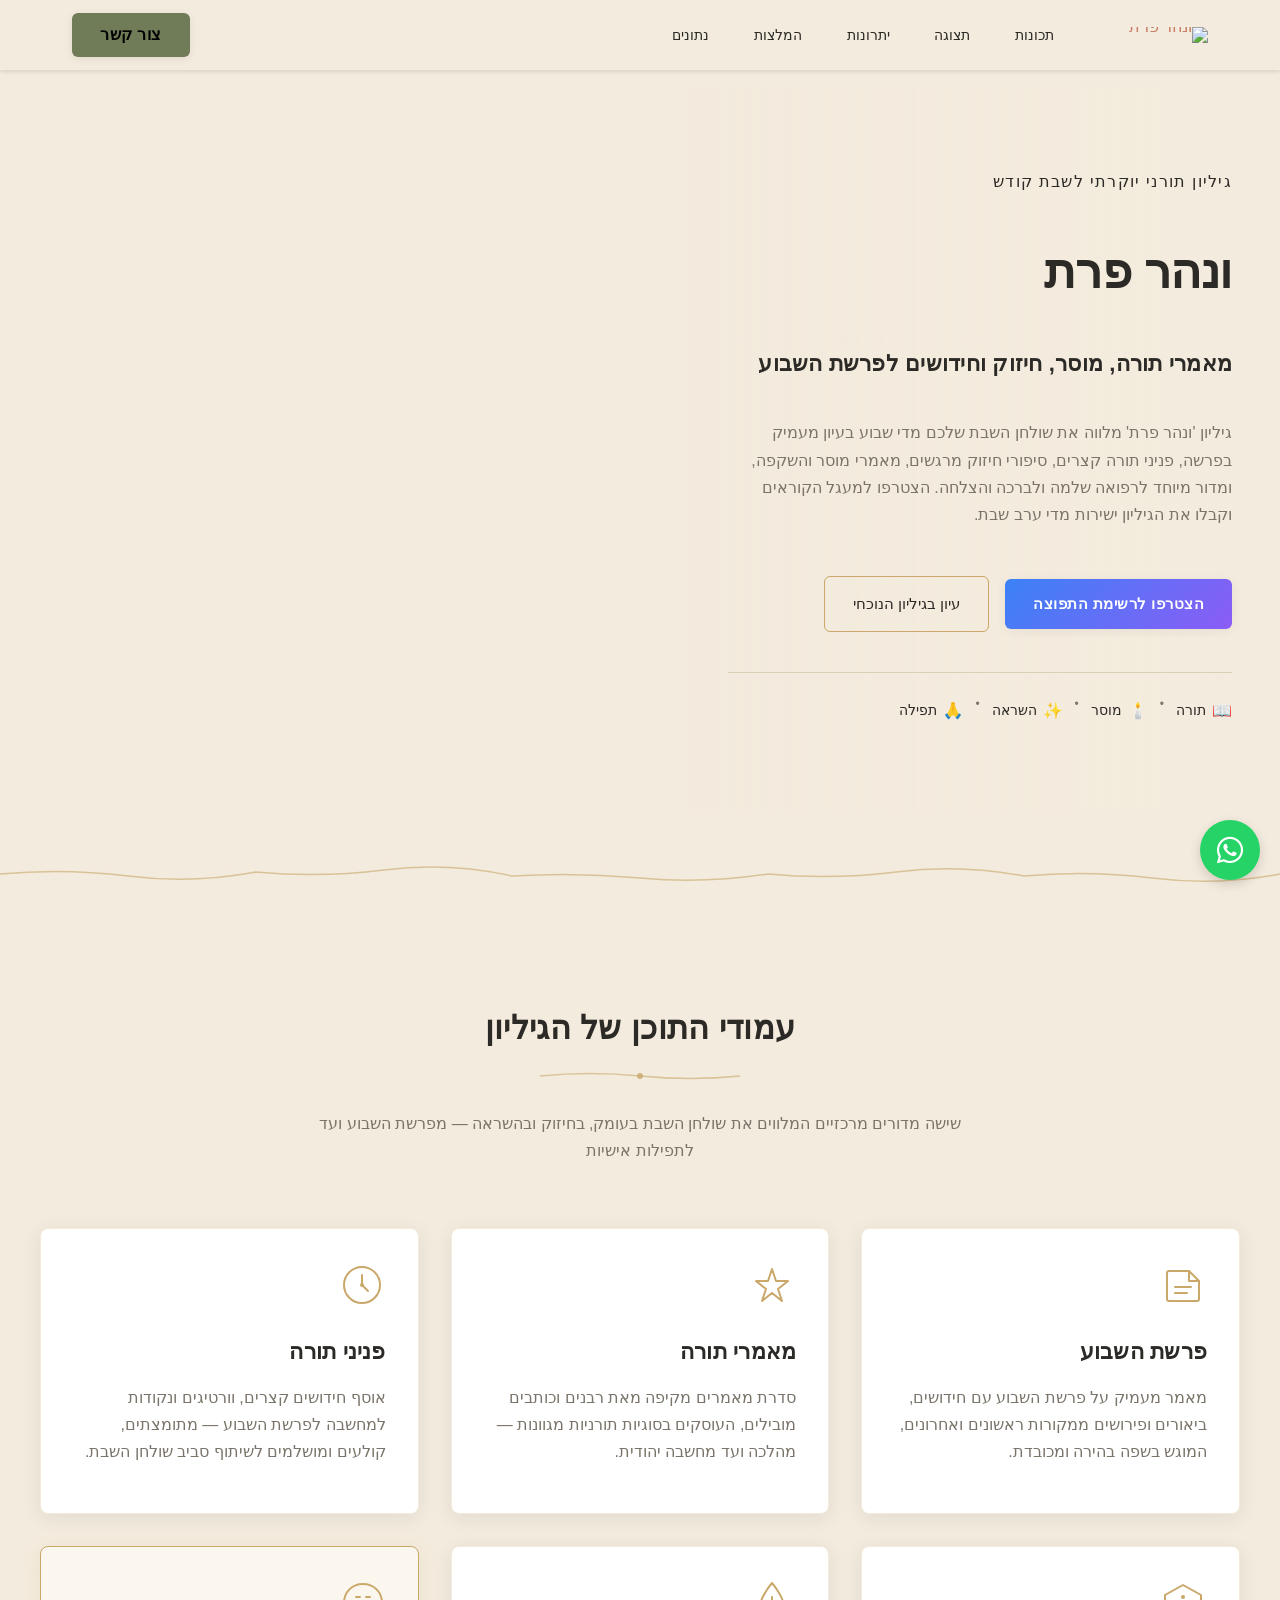
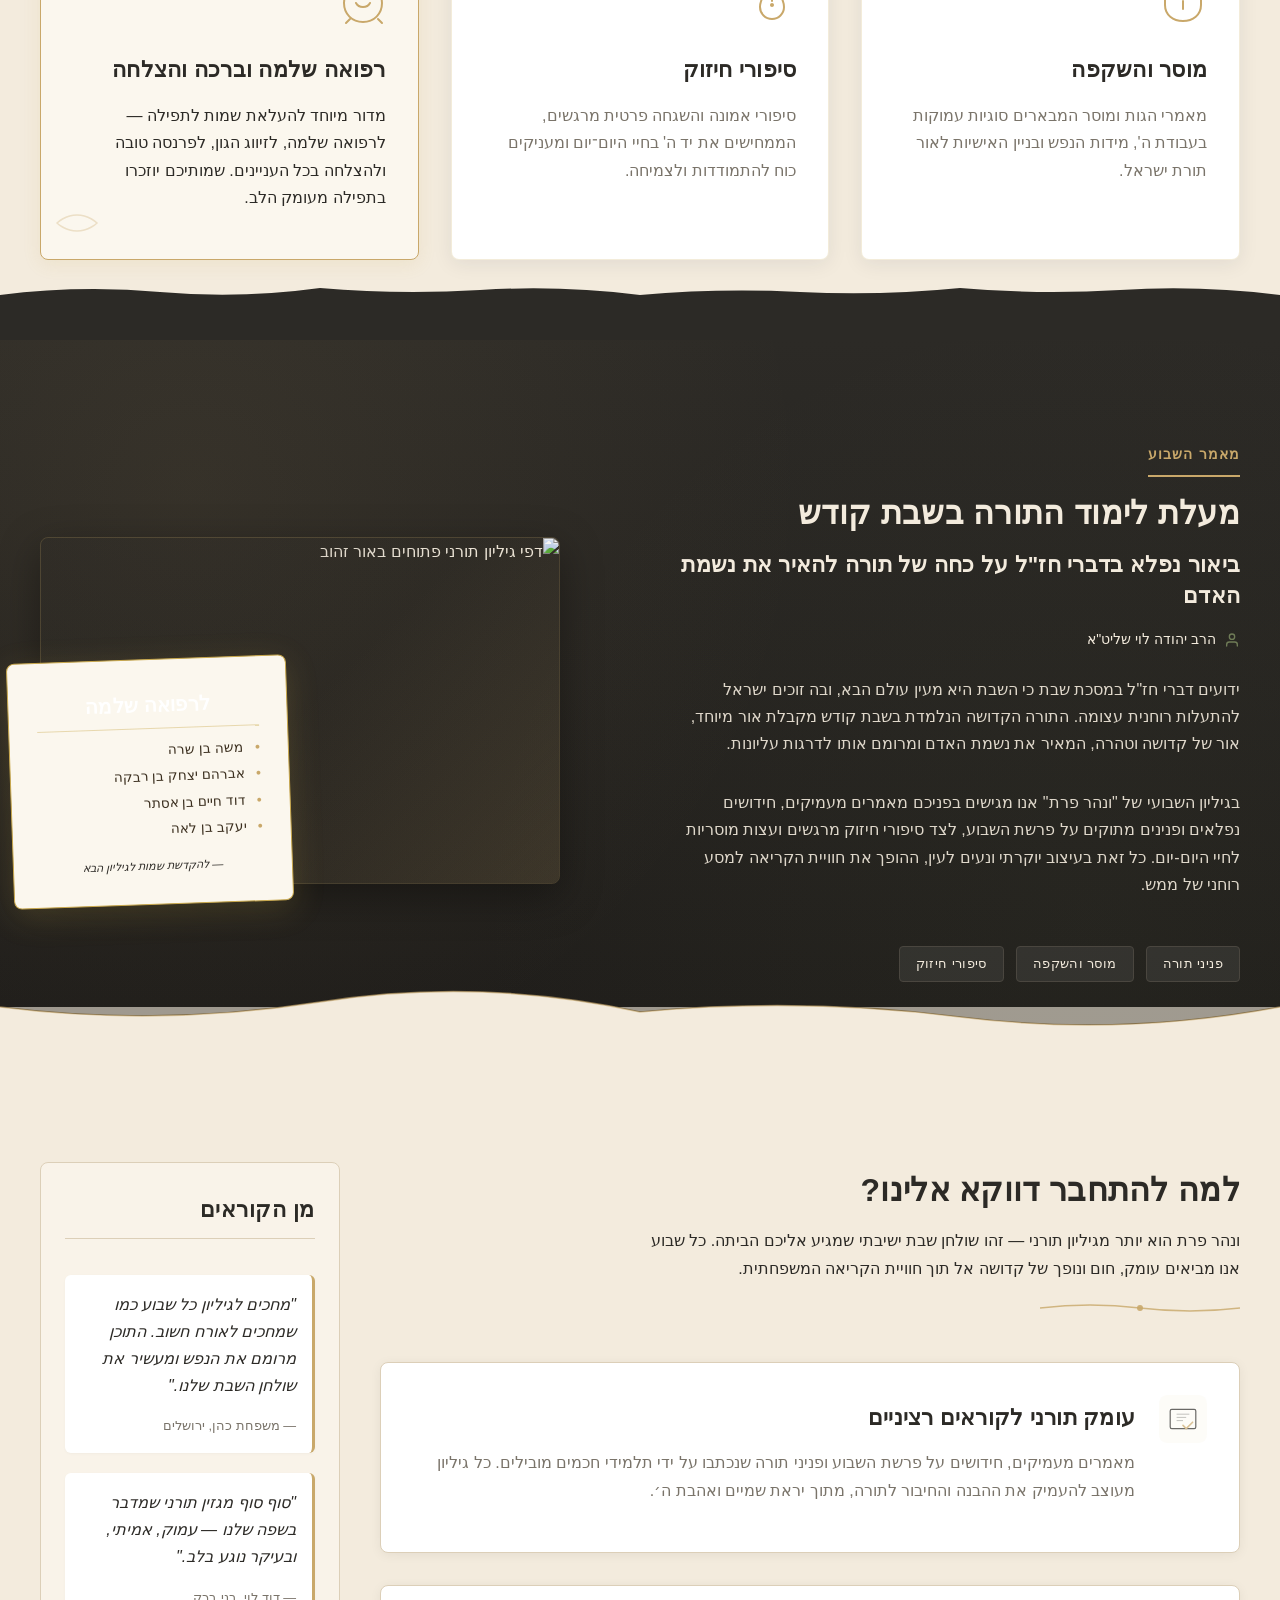
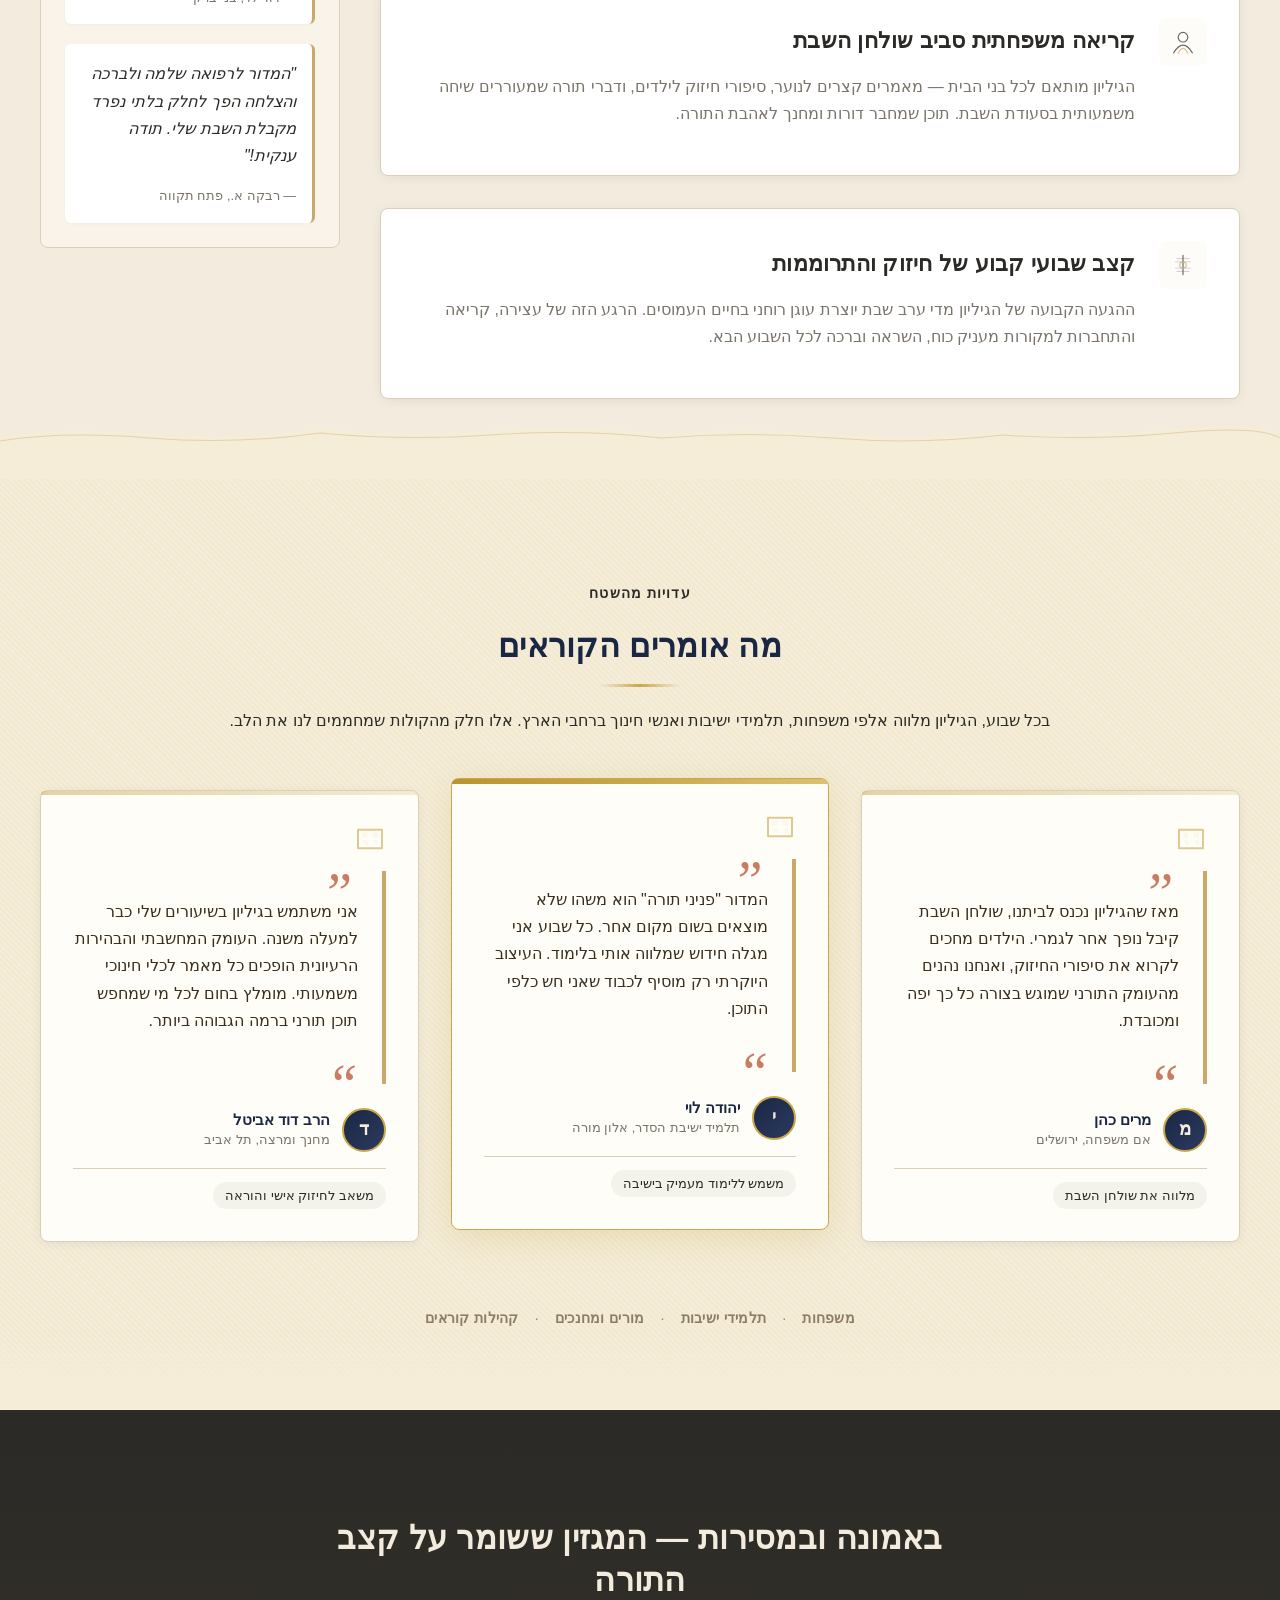
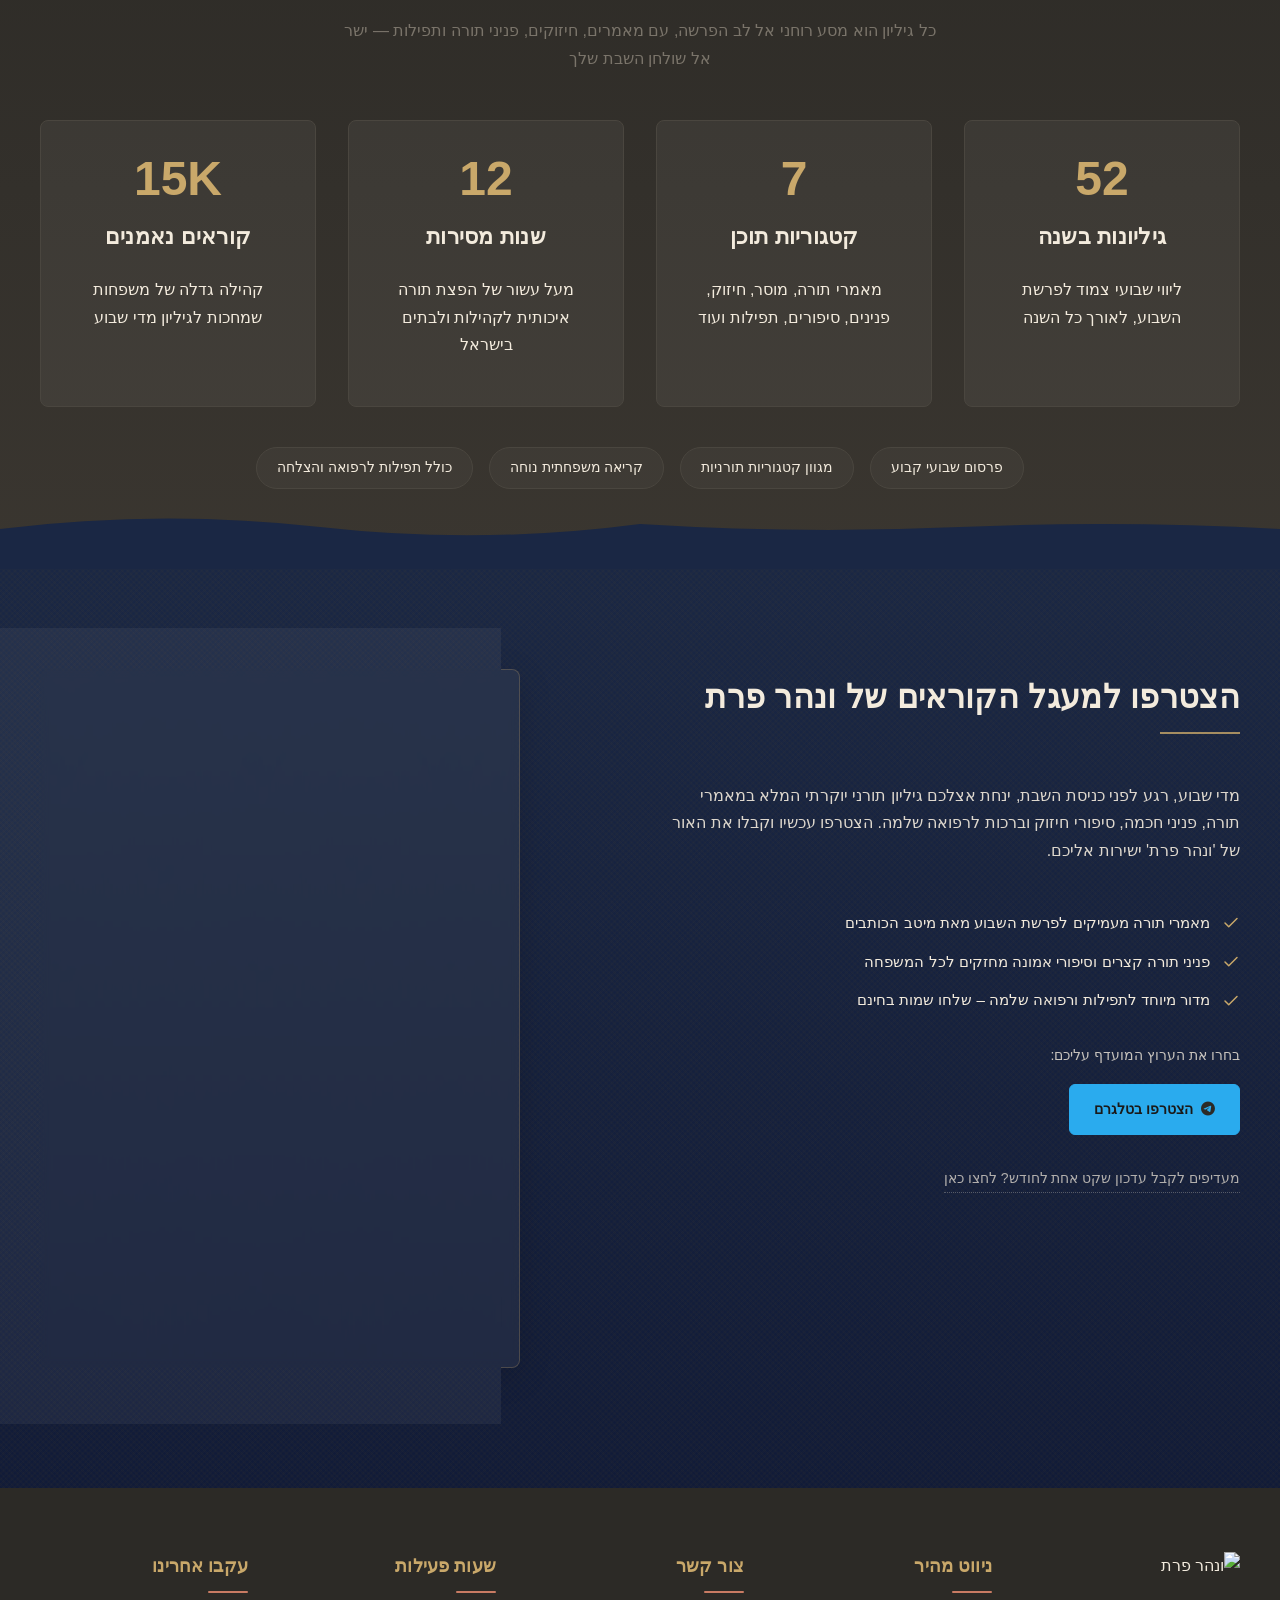
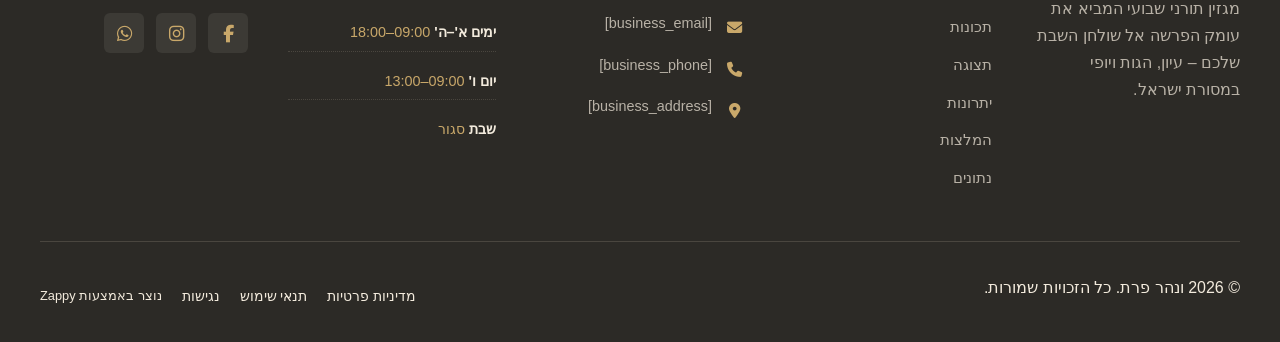
==== commit 6248be4a: "Incremental sync: 1 page(s) — update_button" ====
--- a/public/index.html
+++ b/public/index.html
@@ -1 +1 @@
-<!doctype html><html dir="rtl" lang="he"><head><meta charset="UTF-8"><meta content="width=device-width,initial-scale=1" name="viewport"><meta content="index, follow" name="robots"><title>גלו פניני תורה וסיפורי חיזוק — ונהר פרת</title><meta content="היכנסו לעולם של קדושה ויוקרה עם גיליון תורני שבועי מעוצב. מאמרי תורה לשבת, סיפורי חיזוק מרגשים ותובנות מוסריות שמעוררות את הנשמה. הורידו עכשיו והתחברו לאור." name="description"><meta content="סיפורי חיזוק, פניני תורה, מאמרי תורה לשבת, גיליון תורני שבועי להורדה, כתב עת תורני יוקרתי" name="keywords"><link href="/assets/favicon.ico" rel="icon" type="image/x-icon"><link href="/assets/favicon-16x16.png" rel="icon" type="image/png" sizes="16x16"><link href="/assets/favicon-32x32.png" rel="icon" type="image/png" sizes="32x32"><link href="/assets/favicon-48x48.png" rel="icon" type="image/png" sizes="48x48"><link href="/assets/favicon-192x192.png" rel="icon" type="image/png" sizes="192x192"><link href="/assets/favicon-512x512.png" rel="icon" type="image/png" sizes="512x512"><link href="/assets/apple-touch-icon.png" rel="apple-touch-icon"><script>!function(){"use strict";var t="439e587a-eebc-4e69-9875-d3e90a36b9d6",e="https://api.zappy5.com/api/analytics/track",a=18e5,n=2592e6,o=!0,i=!0,r=!0;var s=function(){var e="zappy_visitor_"+t,a=null;try{if(a=localStorage.getItem(e)){var o=JSON.parse(a),i=Date.now();if(i-o.created<n)return o.lastSeen=i,localStorage.setItem(e,JSON.stringify(o)),o.id}}catch(t){console.warn("Zappy Analytics: LocalStorage not available")}var r="zv_"+Date.now()+"_"+Math.random().toString(36).substr(2,9);try{localStorage.setItem(e,JSON.stringify({id:r,created:Date.now(),lastSeen:Date.now()}))}catch(t){}return r}(),c=function(){var e="zappy_session_"+t,n=null;try{if(n=sessionStorage.getItem(e)){var o=JSON.parse(n),i=Date.now();if(i-o.timestamp<a)return o.timestamp=i,sessionStorage.setItem(e,JSON.stringify(o)),o.id}}catch(t){console.warn("Zappy Analytics: SessionStorage not available")}var r="zs_"+Date.now()+"_"+Math.random().toString(36).substr(2,9);try{sessionStorage.setItem(e,JSON.stringify({id:r,timestamp:Date.now()}))}catch(t){}return r}();function l(a,n){n=n||{};var o={website_id:t,event_type:a,page_path:window.location.pathname,referrer:document.referrer||"direct",visitor_id:s,session_id:c,metadata:n};if(navigator.sendBeacon){var i=new Blob([JSON.stringify(o)],{type:"application/json"});navigator.sendBeacon(e,i)}else fetch(e,{method:"POST",headers:{"Content-Type":"application/json"},body:JSON.stringify(o),keepalive:!0}).catch(function(t){console.warn("Zappy Analytics: Failed to track event",t)})}o&&l("pageview",{title:document.title,url:window.location.href}),i&&document.addEventListener("click",function(t){var e=t.target;if("BUTTON"===e.tagName||e.closest("button")){var a="BUTTON"===e.tagName?e:e.closest("button");l("click",{element:"button",text:a.textContent.trim().substring(0,100),id:a.id||null,class:a.className||null})}else if("A"===e.tagName||e.closest("a")){var n="A"===e.tagName?e:e.closest("a");l("navigation",{element:"link",text:n.textContent.trim().substring(0,100),href:n.href,external:n.hostname!==window.location.hostname})}},!0),r&&document.addEventListener("submit",function(t){var e=t.target;l("form_submit",{form_id:e.id||null,form_name:e.name||null,form_action:e.action||null,form_method:e.method||"GET"})},!0);var d=Date.now();window.addEventListener("beforeunload",function(){l("page_unload",{time_on_page:Math.floor((Date.now()-d)/1e3),page_path:window.location.pathname})}),window.zappyAnalytics={track:l,getVisitorId:function(){return s},getSessionId:function(){return c}}}()</script><meta content="גלו פניני תורה וסיפורי חיזוק — ונהר פרת" property="og:title"><meta content="היכנסו לעולם של קדושה ויוקרה עם גיליון תורני שבועי מעוצב. מאמרי תורה לשבת, סיפורי חיזוק מרגשים ותובנות מוסריות שמעוררות את הנשמה. הורידו עכשיו והתחברו לאור." property="og:description"><meta content="summary_large_image" name="twitter:card"><meta content="גלו פניני תורה וסיפורי חיזוק — ונהר פרת" name="twitter:title"><meta content="היכנסו לעולם של קדושה ויוקרה עם גיליון תורני שבועי מעוצב. מאמרי תורה לשבת, סיפורי חיזוק מרגשים ותובנות מוסריות שמעוררות את הנשמה. הורידו עכשיו והתחברו לאור." name="twitter:description"><meta content="website" property="og:type"><meta content="he_IL" property="og:locale"><link href="https://cdnjs.cloudflare.com/ajax/libs/font-awesome/6.4.0/css/all.min.css" rel="stylesheet"><style>.skip-link{position:absolute;top:0;left:0;transform:translateY(-200%);padding:12px 18px;background:var(--bg-dark,#1a1a1a);color:var(--text-light,#fff);font-weight:600;border-radius:0 0 8px 0;z-index:10000}.skip-link:focus{transform:none;outline:2px solid var(--ring,#fff);outline-offset:2px}:focus-visible{outline:2px solid var(--ring,currentColor);outline-offset:3px}</style><link href="/assets/favicon.ico" rel="icon" type="image/x-icon"><link href="/assets/favicon-16x16.png" rel="icon" type="image/png" sizes="16x16"><link href="/assets/favicon-32x32.png" rel="icon" type="image/png" sizes="32x32"><link href="/assets/favicon-48x48.png" rel="icon" type="image/png" sizes="48x48"><link href="/assets/favicon-192x192.png" rel="icon" type="image/png" sizes="192x192"><link href="/assets/favicon-512x512.png" rel="icon" type="image/png" sizes="512x512"><link href="/assets/apple-touch-icon.png" rel="apple-touch-icon"><link href="https://cdn.jsdelivr.net/npm/vanilla-cookieconsent@3/dist/cookieconsent.css" rel="stylesheet"><script src="https://cdn.jsdelivr.net/npm/vanilla-cookieconsent@3/dist/cookieconsent.umd.js"></script><script src="https://cdn.jsdelivr.net/gh/mickidum/acc_toolbar/acctoolbar/acctoolbar.min.js"></script><link href="/styles.css" rel="stylesheet"><script>window.ZAPPY_WEBSITE_ID="439e587a-eebc-4e69-9875-d3e90a36b9d6",window.ZAPPY_API_BASE="https://api.zappy5.com"</script><style id="zappy-dropdown-submenu-styles">#navMenu li:has(.sub-menu),.nav-menu li:has(.sub-menu),.navbar li:has(.sub-menu),nav li:has(.sub-menu){position:relative}#navMenu .sub-menu,.nav-menu .sub-menu,.navbar .sub-menu,nav .sub-menu{display:block!important;position:absolute!important;top:100%;left:0;min-width:220px;background:#fff;border-radius:8px;box-shadow:0 8px 25px rgba(0,0,0,.15);padding:8px 0;opacity:0;visibility:hidden;transform:translateY(10px);transition:all .3s ease;z-index:1000;list-style:none;pointer-events:none}#navMenu li:hover>.sub-menu,.nav-menu li:hover>.sub-menu,.navbar li:hover>.sub-menu,nav li:hover>.sub-menu{opacity:1!important;visibility:visible!important;transform:translateY(0)!important;pointer-events:auto!important}.sub-menu li{list-style:none;margin:0;padding:0}.sub-menu a{display:block!important;padding:10px 16px!important;color:var(--text-dark,#333)!important;font-weight:500;text-decoration:none;white-space:nowrap;transition:background-color .2s}.sub-menu .zappy-nav-child>a{padding-left:28px!important;font-size:.9em!important;opacity:.85!important}[dir=rtl] .sub-menu .zappy-nav-child>a,html[lang=ar] .sub-menu .zappy-nav-child>a,html[lang=he] .sub-menu .zappy-nav-child>a{padding-left:10px!important;padding-right:28px!important}.sub-menu .zappy-nav-parent>a{font-weight:600!important}.sub-menu a:hover{background-color:#f5f5f5}[dir=rtl] .nav-menu .sub-menu,[dir=rtl] .navbar .sub-menu,[dir=rtl] nav .sub-menu,html[lang=ar] .nav-menu .sub-menu,html[lang=ar] .navbar .sub-menu,html[lang=ar] nav .sub-menu,html[lang=he] .nav-menu .sub-menu,html[lang=he] .navbar .sub-menu,html[lang=he] nav .sub-menu{left:auto!important;right:0!important}.sub-menu:empty,.sub-menu:not(:has(li)):not(:has(> a)),.sub-menu:not(:has(li:not(.zappy-hidden-menu-item))):not(:has(> a)){display:none!important;opacity:0!important;visibility:hidden!important;pointer-events:none!important}li:has(.menu-group-title):hover>.sub-menu{opacity:1!important;visibility:visible!important;transform:translateY(0)!important;pointer-events:auto!important}#navMenu>li>.menu-group-title,.nav-menu>li>.menu-group-title{display:inline-block;padding:.5rem 1rem;cursor:default;user-select:none}@media (max-width:768px){#navMenu .sub-menu,.nav-menu .sub-menu,.navbar .sub-menu,nav .sub-menu{position:static!important;transform:none!important;box-shadow:none!important;background:0 0!important;max-height:0;overflow:hidden;opacity:0;visibility:hidden;transition:max-height .3s ease,opacity .3s ease;padding:0!important;border-radius:0!important}#navMenu .sub-menu.mobile-expanded,.nav-menu .sub-menu.mobile-expanded,.navbar .sub-menu.mobile-expanded{max-height:none!important;overflow-y:visible!important;opacity:1!important;visibility:visible!important;padding:8px 0 8px 16px!important}[dir=rtl] .sub-menu.mobile-expanded,html[lang=he] .sub-menu.mobile-expanded{padding:8px 16px 8px 0!important}#navMenu li:hover>.sub-menu,.nav-menu li:hover>.sub-menu,.navbar li:hover>.sub-menu,nav li:hover>.sub-menu{opacity:0;visibility:hidden;pointer-events:none}#navMenu li>.sub-menu.mobile-expanded,.nav-menu li>.sub-menu.mobile-expanded,.navbar li>.sub-menu.mobile-expanded,nav li>.sub-menu.mobile-expanded{opacity:1!important;visibility:visible!important;pointer-events:auto!important}#navMenu li:has(.sub-menu),.nav-menu li:has(.sub-menu),.navbar li:has(.sub-menu),nav li:has(.sub-menu){display:flex!important;flex-wrap:wrap!important;align-items:center!important;position:relative!important;min-height:44px!important}#navMenu li:has(.sub-menu)>a,.nav-menu li:has(.sub-menu)>a,.navbar li:has(.sub-menu)>a,nav li:has(.sub-menu)>a{flex:1!important;min-width:0!important}#navMenu li:has(.sub-menu)>.menu-group-title,.nav-menu li:has(.sub-menu)>.menu-group-title,.navbar li:has(.sub-menu)>.menu-group-title,nav li:has(.sub-menu)>.menu-group-title{flex:1!important;min-width:0!important;padding:0!important;line-height:inherit!important}#navMenu li:has(.sub-menu)>.sub-menu,.nav-menu li:has(.sub-menu)>.sub-menu,.navbar li:has(.sub-menu)>.sub-menu,nav li:has(.sub-menu)>.sub-menu{flex-basis:100%!important;width:100%!important}#navMenu li:has(.sub-menu)>a [class*=arrow],#navMenu li:has(.sub-menu)>a [class*=chevron],.nav-menu li:has(.sub-menu)>a .fa-angle-down,.nav-menu li:has(.sub-menu)>a .fa-chevron-down,.nav-menu li:has(.sub-menu)>a [class*=arrow],.nav-menu li:has(.sub-menu)>a [class*=chevron],nav li:has(.sub-menu)>a [class*=arrow],nav li:has(.sub-menu)>a [class*=chevron]{display:none!important;visibility:hidden!important}.mobile-submenu-toggle{display:flex!important;align-items:center!important;justify-content:center!important;width:44px!important;height:auto!important;background:0 0!important;border:none!important;cursor:pointer!important;color:var(--text-dark)!important;position:static!important;flex-shrink:0!important;align-self:stretch!important;z-index:2!important;padding:0!important;margin:0!important}.mobile-submenu-toggle::after{content:''!important;width:0!important;height:0!important;border-left:6px solid transparent!important;border-right:6px solid transparent!important;border-top:7px solid currentColor!important;transition:transform .3s ease!important}.mobile-submenu-toggle.expanded::after{transform:rotate(180deg)!important}.sub-menu a{padding:10px 0!important;display:block!important;color:var(--text-dark)!important;white-space:normal!important}.sub-menu .zappy-nav-child>a{padding-left:28px!important;font-size:.9em!important;opacity:.85!important}[dir=rtl] .sub-menu .zappy-nav-child>a,html[lang=ar] .sub-menu .zappy-nav-child>a,html[lang=he] .sub-menu .zappy-nav-child>a{padding-left:0!important;padding-right:28px!important}.sub-menu .zappy-nav-parent>a{font-weight:600!important}#navMenu.active,.nav-menu.active{max-width:100vw!important;overflow-x:hidden!important;box-sizing:border-box!important}.navbar .sub-menu li a,.zappy-products-dropdown .sub-menu a,nav.navbar .sub-menu li a{color:var(--text-dark)!important}}@media (min-width:769px){.mobile-submenu-toggle{display:none!important}}</style><style id="zappy-widget-visibility">html[dir=rtl] .whatsapp-float{right:20px!important;left:auto!important}html:not([dir]) .whatsapp-float,html[dir=ltr] .whatsapp-float{left:20px!important;right:auto!important}html[dir=rtl] #mic-access-tool-general-button,html[dir=rtl] #mic-init-access-tool #mic-access-tool-general-button,html[dir=rtl] #mic-init-access-tool .mic-access-tool-general-button,html[dir=rtl] ._access-icon,html[dir=rtl] .mic-access-tool-general-button{left:20px!important;right:auto!important}html:not([dir]) #mic-access-tool-general-button,html:not([dir]) #mic-init-access-tool #mic-access-tool-general-button,html:not([dir]) #mic-init-access-tool .mic-access-tool-general-button,html:not([dir]) ._access-icon,html:not([dir]) .mic-access-tool-general-button,html[dir=ltr] #mic-access-tool-general-button,html[dir=ltr] #mic-init-access-tool #mic-access-tool-general-button,html[dir=ltr] #mic-init-access-tool .mic-access-tool-general-button,html[dir=ltr] ._access-icon,html[dir=ltr] .mic-access-tool-general-button{right:20px!important;left:auto!important}@media (max-width:768px){.whatsapp-float{display:flex!important}}@media (min-width:769px){.whatsapp-float{display:flex!important}}@media (max-width:768px){#mic-access-tool-general-button,#mic-init-access-tool #mic-access-tool-general-button,#mic-init-access-tool .mic-access-tool-general-button,._access-icon,.mic-access-tool-general-button{display:flex!important;visibility:visible!important;opacity:1!important;pointer-events:auto!important}#mic-access-tool-box.opened-mic-access-tool,#mic-init-access-tool #mic-access-tool-box.opened-mic-access-tool,.mic-access-tool-box.opened-mic-access-tool{visibility:visible!important;opacity:1!important;pointer-events:auto!important}}@media (min-width:769px){#mic-access-tool-general-button,#mic-init-access-tool #mic-access-tool-general-button,#mic-init-access-tool .mic-access-tool-general-button,._access-icon,.mic-access-tool-general-button{display:flex!important;visibility:visible!important;opacity:1!important;pointer-events:auto!important}#mic-access-tool-box.opened-mic-access-tool,#mic-init-access-tool #mic-access-tool-box.opened-mic-access-tool,.mic-access-tool-box.opened-mic-access-tool{visibility:visible!important;opacity:1!important;pointer-events:auto!important}}</style></head><body><a href="#main" class="skip-link">דלג לתוכן הראשי</a><nav class="navbar" dir="rtl"><button class="mobile-toggle" aria-label="Menu" id="mobileToggle"><svg viewBox="0 0 24 24" fill="none" class="hamburger-icon" height="24" width="24"><path d="M3 12h18M3 6h18M3 18h18" stroke="currentColor" stroke-width="2" stroke-linecap="round"/></svg> <svg viewBox="0 0 24 24" fill="none" class="close-icon" height="24" width="24" style="display:none"><path d="M18 6L6 18M6 6l12 12" stroke="currentColor" stroke-width="2" stroke-linecap="round"/></svg></button> <button class="phone-header-btn" aria-label="Call" data-phone="[business_phone]"><svg viewBox="0 0 24 24" fill="currentColor" width="20" height="20"><path d="M22 16.92v3a2 2 0 0 1-2.18 2 19.79 19.79 0 0 1-8.63-3.07 19.5 19.5 0 0 1-6-6 19.79 19.79 0 0 1-3.07-8.67A2 2 0 0 1 4.11 2h3a2 2 0 0 1 2 1.72 12.84 12.84 0 0 0 .7 2.81 2 2 0 0 1-.45 2.11L8.09 9.91a16 16 0 0 0 6 6l1.27-1.27a2 2 0 0 1 2.11-.45 12.84 12.84 0 0 0 2.81.7A2 2 0 0 1 22 16.92z"/></svg></button><div class="nav-container"><div class="nav-right-group"><div class="nav-brand"><a href="/" class="logo-link"><img alt="ונהר פרת" src="/assets/site---------image-1.webp" class="logo"></a></div><ul class="nav-menu" id="navMenu"><li><a href="#features">תכונות</a></li><li><a href="#showcase">תצוגה</a></li><li><a href="#benefits">יתרונות</a></li><li><a href="#testimonials">המלצות</a></li><li><a href="#stats">נתונים</a></li><li class="mobile-contact-link nav-cta-mobile-item"><a href="#cta" class="nav-cta-btn">צור קשר</a></li></ul></div><div class="nav-cta-container"><a href="#cta" class="nav-cta-btn">צור קשר</a></div></div></nav><script>window.addEventListener("load",function(){const e=document.querySelector(".navbar, nav, header");if(!e)return void console.log("[Navbar] Navbar element not found");let t=document.getElementById("mobileToggle")||document.querySelector(".mobile-toggle")||document.querySelector(".hamburger")||document.querySelector(".hamburger-menu")||document.querySelector(".menu-toggle")||document.querySelector(".burger-menu")||document.querySelector('[aria-label="Menu"]')||document.querySelector('[aria-label="תפריט"]');const o=document.querySelector(".phone-header-btn"),n=window.getComputedStyle(e);let r=n.backgroundColor;if(console.log("[Navbar] Initial navbar background:",r),"transparent"===r||"rgba(0, 0, 0, 0)"===r||r.startsWith("rgba")&&r.includes(", 0)")){const e=n.backgroundImage;if(e&&"none"!==e)console.log("[Navbar] Navbar has background image/gradient, using dark text"),r="rgb(240, 240, 240)";else{const e=window.getComputedStyle(document.body).backgroundColor;console.log("[Navbar] Navbar transparent, using body background:",e),r=e}}const a=r.match(/\d+/g);if(a&&a.length>=3){const e=(.299*parseInt(a[0])+.587*parseInt(a[1])+.114*parseInt(a[2]))/255;console.log("[Navbar] Mobile button colors preserved from Claude CSS (luminance:",e.toFixed(2)+")");const n=document.createElement("style");n.id="zappy-mobile-nav-fix";document.documentElement.lang;document.documentElement.dir,n.textContent='\n        /* Hide mobile buttons on desktop, show only on mobile */\n        @media (min-width: 769px) {\n          .mobile-toggle,\n          .phone-header-btn {\n            display: none !important;\n          }\n        }\n        \n        /* Show and position mobile buttons correctly on mobile */\n        @media (max-width: 768px) {\n          .navbar,\n          nav.navbar {\n            min-height: 70px !important;\n          }\n\n          .mobile-toggle,\n          .phone-header-btn {\n            position: absolute !important;\n            top: 0 !important;\n            bottom: 0 !important;\n            margin-top: auto !important;\n            margin-bottom: auto !important;\n            transform: none !important;\n            z-index: 1001 !important;\n            display: flex !important;\n            align-items: center !important;\n            justify-content: center !important;\n            width: 36px !important;\n            height: 36px !important;\n            border-radius: 50% !important;\n            border: none !important;\n            cursor: pointer !important;\n            padding: 6px !important;\n            background: none !important;\n            color: var(--nav-text, var(--text-dark)) !important;\n            touch-action: manipulation !important;\n            -webkit-tap-highlight-color: transparent !important;\n          }\n\n          html[data-zappy-site-type="ecommerce"] .phone-header-btn,\n          body[data-zappy-site-type="ecommerce"] .phone-header-btn,\n          html[data-zappy-site-type="ecommerce"] header .phone-header-btn,\n          html[data-zappy-site-type="ecommerce"] nav .phone-header-btn {\n            display: none !important;\n            visibility: hidden !important;\n            width: 0 !important;\n            height: 0 !important;\n            min-width: 0 !important;\n            overflow: hidden !important;\n          }\n          \n          /* LTR positioning (default): hamburger LEFT, phone RIGHT */\n          html:not([dir="rtl"]):not([lang="he"]):not([lang="ar"]) .mobile-toggle,\n          html[dir="ltr"] .mobile-toggle {\n            left: 12px !important;\n            right: auto !important;\n          }\n          html:not([dir="rtl"]):not([lang="he"]):not([lang="ar"]) .phone-header-btn,\n          html[dir="ltr"] .phone-header-btn {\n            right: 12px !important;\n            left: auto !important;\n          }\n          \n          /* RTL positioning: hamburger RIGHT, phone LEFT */\n          html[dir="rtl"] .mobile-toggle,\n          html[lang="he"] .mobile-toggle,\n          html[lang="ar"] .mobile-toggle {\n            right: 12px !important;\n            left: auto !important;\n          }\n          html[dir="rtl"] .phone-header-btn,\n          html[lang="he"] .phone-header-btn,\n          html[lang="ar"] .phone-header-btn {\n            left: 12px !important;\n            right: auto !important;\n          }\n          \n          /* CRITICAL: Ensure nav-container has min-height on mobile */\n          /* All children are positioned absolutely/fixed on mobile, so height:auto collapses to 0 */\n          .nav-container {\n            min-height: 70px !important;\n            position: relative !important;\n          }\n          \n          /* Ensure SVG icons are properly sized and inherit color */\n          .mobile-toggle svg,\n          .phone-header-btn svg {\n            width: 24px !important;\n            height: 24px !important;\n            /* Don\'t force display - let JavaScript control hamburger/close toggle */\n          }\n          \n          /* Reset nav-cta-container on mobile - remove desktop box-shadow/padding */\n          /* that creates a visible ghost box when CTA button is hidden */\n          .nav-cta-container {\n            box-shadow: none !important;\n            padding: 0 !important;\n          }\n          \n          /* Hide nav-cta-container entirely on mobile when there\'s no lang-switcher */\n          /* (only the CTA button is inside, and it\'s hidden on mobile) */\n          .nav-cta-container:not(:has(.lang-switcher)) {\n            display: none !important;\n          }\n          \n          /* CRITICAL: Prevent hero image fade gradient from bleeding over headline text */\n          /* The .image-fade-gradient has bottom: -30px (extends below parent) */\n          /* On mobile stacked layout, this overlaps the h1 text below the image */\n          .hero-image-column {\n            overflow: hidden !important;\n          }\n          .image-fade-gradient {\n            bottom: 0 !important;\n          }\n          \n          /* Hide desktop language switcher on mobile - hamburger menu handles it */\n          /* High specificity to override stored CSS */\n          .lang-switcher,\n          .nav-cta-container .lang-switcher,\n          .nav-container .lang-switcher,\n          .navbar .lang-switcher,\n          .navbar .nav-cta-container .lang-switcher {\n            display: none !important;\n          }\n        }\n      ';const r=document.getElementById("zappy-mobile-nav-fix");r&&r.remove(),document.head.appendChild(n),console.log("[Navbar] Critical CSS injected for mobile nav positioning");const i=window.innerWidth<=768;if(t){const e=t.querySelector(".hamburger-icon"),o=t.querySelector(".close-icon");e&&(e.style.setProperty("width","24px","important"),e.style.setProperty("height","24px","important"),e.style.setProperty("display","block","important")),o&&(o.style.setProperty("width","24px","important"),o.style.setProperty("height","24px","important"),o.style.setProperty("display","none","important")),i?(t.style.setProperty("position","absolute","important"),t.style.setProperty("top","0","important"),t.style.setProperty("bottom","0","important"),t.style.setProperty("margin-top","auto","important"),t.style.setProperty("margin-bottom","auto","important"),t.style.setProperty("transform","none","important"),t.style.setProperty("z-index","1001","important"),t.style.removeProperty("left"),t.style.removeProperty("right"),console.log("[Navbar] Mobile toggle positioning applied (mobile viewport)")):(t.style.removeProperty("position"),t.style.removeProperty("top"),t.style.removeProperty("transform"),t.style.removeProperty("z-index"),t.style.removeProperty("left"),t.style.removeProperty("right"),console.log("[Navbar] Desktop viewport - cleared mobile toggle inline positioning"))}if(o){const e=o.querySelector("svg");e&&(e.style.width="24px",e.style.height="24px",e.setAttribute("width","24"),e.setAttribute("height","24")),i?(o.style.setProperty("position","absolute","important"),o.style.setProperty("top","0","important"),o.style.setProperty("bottom","0","important"),o.style.setProperty("margin-top","auto","important"),o.style.setProperty("margin-bottom","auto","important"),o.style.setProperty("transform","none","important"),o.style.setProperty("z-index","1001","important"),o.style.removeProperty("left"),o.style.removeProperty("right"),console.log("[Navbar] Phone button positioning applied (mobile viewport)")):(o.style.removeProperty("position"),o.style.removeProperty("top"),o.style.removeProperty("transform"),o.style.removeProperty("z-index"),o.style.removeProperty("left"),o.style.removeProperty("right"),console.log("[Navbar] Desktop viewport - cleared phone button inline positioning"))}}else console.log("[Navbar] Could not parse background color:",r);t=document.getElementById("mobileToggle")||document.querySelector(".mobile-toggle")||document.querySelector(".hamburger")||document.querySelector(".hamburger-menu")||document.querySelector(".menu-toggle")||document.querySelector(".burger-menu")||document.querySelector('[aria-label="Menu"]')||document.querySelector('[aria-label="תפריט"]');const i=document.getElementById("navMenu")||document.querySelector(".nav-menu")||document.querySelector(".nav-links")||document.querySelector("nav ul:not(.submenu)");if(!t||!i)return void console.log("[Navbar] Mobile toggle or menu not found:",{toggle:!!t,menu:!!i});i.id||(i.id="navMenu"),console.log("[Navbar] Initializing mobile menu...");const l=t.cloneNode(!0);t.parentNode.replaceChild(l,t);var s=0;function p(e){var t=Date.now();t-s<300||(s=t,function(e){e.preventDefault(),e.stopPropagation();const t=l.querySelector(".hamburger-icon"),o=l.querySelector(".close-icon");i.classList.contains("active")?(i.classList.remove("active"),t&&t.style.setProperty("display","block","important"),o&&o.style.setProperty("display","none","important"),document.body.style.overflow="",document.body.classList.remove("menu-open"),console.log("[Navbar] Menu closed")):(i.classList.add("active"),t&&t.style.setProperty("display","none","important"),o&&o.style.setProperty("display","block","important"),document.body.style.overflow="hidden",document.body.classList.add("menu-open"),console.log("[Navbar] Menu opened"))}(e))}l.addEventListener("click",p),l.addEventListener("touchend",p),document.addEventListener("keydown",function(e){if(("Escape"===e.key||"Esc"===e.key)&&i.classList.contains("active")){const e=l.querySelector(".hamburger-icon"),t=l.querySelector(".close-icon");i.classList.remove("active"),e&&e.style.setProperty("display","block","important"),t&&t.style.setProperty("display","none","important"),document.body.style.overflow="",document.body.classList.remove("menu-open"),console.log("[Navbar] Menu closed (Escape)")}}),i.querySelectorAll("a").forEach(function(e){e.addEventListener("click",function(){if("#"===this.getAttribute("href"))return;const e=l.querySelector(".hamburger-icon"),t=l.querySelector(".close-icon");i.classList.remove("active"),e&&e.style.setProperty("display","block","important"),t&&t.style.setProperty("display","none","important"),document.body.style.overflow="",document.body.classList.remove("menu-open"),console.log("[Navbar] Menu closed (link clicked)")})});var m=i.querySelectorAll(".dropdown-toggle");m.forEach(function(e){e.addEventListener("click",function(e){e.preventDefault(),e.stopPropagation();var t=this.closest(".nav-dropdown");t&&(t.parentNode.querySelectorAll(".nav-dropdown.open").forEach(function(e){e!==t&&e.classList.remove("open")}),t.classList.toggle("open"),console.log("[Navbar] Dropdown toggled:",t.classList.contains("open")?"open":"closed"))})}),document.addEventListener("click",function(e){e.target.closest(".nav-dropdown")||document.querySelectorAll(".nav-dropdown.open").forEach(function(e){e.classList.remove("open")})}),console.log("[Navbar] Dropdown handlers initialized for "+m.length+" dropdowns"),o&&o.addEventListener("click",function(){const e=document.querySelectorAll('a[href^="tel:"]'),t=e.length>0?e[0].getAttribute("href").replace("tel:",""):"[business_phone]";window.location.href="tel:"+t,console.log("[Navbar] Phone button clicked")}),console.log("[Navbar] Mobile menu initialized successfully")})</script><main id="main"><section class="index-hero-section" data-band-index="0" data-layout-spec="דף הבית-hero" id="hero" data-hero-treatment="fade-bleed" data-hero-type="fullscreen-scrim" style="--hero-fade-color:var(--bg-light)"><img alt="ספר תורה פתוח על שולחן שבת מואר באור נרות זהוב" src="/assets/site-index-hero-image-1.webp" class="hero-fade-img" data-context="An open Torah scroll on a warm Shabbat table, illuminated by soft golden candlelight. The parchment texture is rich and aged, with elegant Hebrew calligraphy visible. A linen tablecloth, a silver Kiddush cup, and gentle shadows create an intimate, sacred atmosphere. The photographic subject sits on the right side of the frame, with warm amber and gold tones blending naturally into the background." data-hero-bg="true" data-placeholder="index-hero-image-1" fetchpriority="high" height="600" loading="eager" width="1200"><div class="hero-fade-content"><p class="hero-eyebrow">גיליון תורני יוקרתי לשבת קודש</p><h1 class="display-xl">ונהר פרת</h1><h3 class="hero-subtitle">מאמרי תורה, מוסר, חיזוק וחידושים לפרשת השבוע</h3><p class="hero-description">גיליון 'ונהר פרת' מלווה את שולחן השבת שלכם מדי שבוע בעיון מעמיק בפרשה, פניני תורה קצרים, סיפורי חיזוק מרגשים, מאמרי מוסר והשקפה, ומדור מיוחד לרפואה שלמה ולברכה והצלחה. הצטרפו למעגל הקוראים וקבלו את הגיליון ישירות מדי ערב שבת.</p><div class="hero-cta-row"><a href="#subscribe" class="btn-primary">הצטרפו לרשימת התפוצה</a> <a href="#preview" class="btn-ghost">עיון בגיליון הנוכחי</a></div><div class="hero-trust-line"><div class="trust-item"><span class="trust-icon" aria-hidden="true">📖</span> <span>תורה</span></div><span class="trust-divider" aria-hidden="true">•</span><div class="trust-item"><span class="trust-icon" aria-hidden="true">🕯️</span> <span>מוסר</span></div><span class="trust-divider" aria-hidden="true">•</span><div class="trust-item"><span class="trust-icon" aria-hidden="true">✨</span> <span>השראה</span></div><span class="trust-divider" aria-hidden="true">•</span><div class="trust-item"><span class="trust-icon" aria-hidden="true">🙏</span> <span>תפילה</span></div></div></div><div class="hero-divider-wrapper" aria-hidden="true" data-no-icon-edit="true"><svg viewBox="0 0 1200 60" xmlns="http://www.w3.org/2000/svg" preserveAspectRatio="none"><path d="M0,60 L0,28 Q60,22 120,30 T240,26 Q300,32 360,24 T480,30 Q540,26 600,32 T720,28 Q780,34 840,26 T960,30 Q1020,24 1080,32 T1200,28 L1200,60 Z" fill="var(--bg-light)"/><path d="M0,34 Q60,28 120,36 T240,32 Q300,38 360,30 T480,36 Q540,32 600,38 T720,34 Q780,40 840,32 T960,36 Q1020,30 1080,38 T1200,34" stroke="var(--secondary)" stroke-width="1.5" opacity="0.6" fill="var(--bg-light)"/></svg></div></section><section class="index-features-section" data-band-index="1" data-layout-spec="דף הבית-features" id="features" dir="rtl"><div class="index-features-section__container"><header class="index-features-section__header"><h2>עמודי התוכן של הגיליון</h2><div class="index-features-section__header-divider" aria-hidden="true"><svg viewBox="0 0 200 20" xmlns="http://www.w3.org/2000/svg" preserveAspectRatio="none"><path d="M0,10 Q50,5 100,10 T200,10" stroke="var(--secondary)" stroke-width="1.5" opacity="0.6" fill="none"/><circle cx="100" cy="10" r="3" fill="var(--secondary)" opacity="0.8"/></svg></div><p>שישה מדורים מרכזיים המלווים את שולחן השבת בעומק, בחיזוק ובהשראה — מפרשת השבוע ועד לתפילות אישיות</p></header><div class="index-features-section__grid"><article class="index-features-section__card"><div class="index-features-section__card-icon"><svg viewBox="0 0 48 48" xmlns="http://www.w3.org/2000/svg" data-element-type="icon" data-icon-type="svg" fill="none"><path d="M8 12C8 10.8954 8.89543 10 10 10H30L40 20V38C40 39.1046 39.1046 40 38 40H10C8.89543 40 8 39.1046 8 38V12Z" stroke="currentColor" stroke-width="2" stroke-linecap="round" stroke-linejoin="round"/><path d="M30 10V20H40" stroke="currentColor" stroke-width="2" stroke-linecap="round" stroke-linejoin="round"/><path d="M16 26H32" stroke="currentColor" stroke-width="2" stroke-linecap="round"/><path d="M16 32H28" stroke="currentColor" stroke-width="2" stroke-linecap="round"/></svg></div><h3>פרשת השבוע</h3><p>מאמר מעמיק על פרשת השבוע עם חידושים, ביאורים ופירושים ממקורות ראשונים ואחרונים, המוגש בשפה בהירה ומכובדת.</p></article><article class="index-features-section__card"><div class="index-features-section__card-icon"><svg viewBox="0 0 48 48" xmlns="http://www.w3.org/2000/svg" data-element-type="icon" data-icon-type="svg" fill="none"><path d="M24 8L28 20H40L30 28L34 40L24 32L14 40L18 28L8 20H20L24 8Z" stroke="currentColor" stroke-width="2" stroke-linejoin="round"/></svg></div><h3>מאמרי תורה</h3><p>סדרת מאמרים מקיפה מאת רבנים וכותבים מובילים, העוסקים בסוגיות תורניות מגוונות — מהלכה ועד מחשבה יהודית.</p></article><article class="index-features-section__card"><div class="index-features-section__card-icon"><svg viewBox="0 0 48 48" xmlns="http://www.w3.org/2000/svg" data-element-type="icon" data-icon-type="svg" fill="none"><path d="M24 6C14.0589 6 6 14.0589 6 24C6 33.9411 14.0589 42 24 42C33.9411 42 42 33.9411 42 24C42 14.0589 33.9411 6 24 6Z" stroke="currentColor" stroke-width="2"/><path d="M24 14V24L30 30" stroke="currentColor" stroke-width="2" stroke-linecap="round" stroke-linejoin="round"/><circle cx="24" cy="24" r="2" fill="currentColor"/></svg></div><h3>פניני תורה</h3><p>אוסף חידושים קצרים, וורטיגים ונקודות למחשבה לפרשת השבוע — מתומצתים, קולעים ומושלמים לשיתוף סביב שולחן השבת.</p></article><article class="index-features-section__card"><div class="index-features-section__card-icon"><svg viewBox="0 0 48 48" xmlns="http://www.w3.org/2000/svg" data-element-type="icon" data-icon-type="svg" fill="none"><path d="M24 6L6 16V26C6 35.9411 14.0589 42 24 42C33.9411 42 42 35.9411 42 26V16L24 6Z" stroke="currentColor" stroke-width="2" stroke-linejoin="round"/><path d="M24 22V30" stroke="currentColor" stroke-width="2" stroke-linecap="round"/><circle cx="24" cy="18" r="2" fill="currentColor"/></svg></div><h3>מוסר והשקפה</h3><p>מאמרי הגות ומוסר המבארים סוגיות עמוקות בעבודת ה', מידות הנפש ובניין האישיות לאור תורת ישראל.</p></article><article class="index-features-section__card"><div class="index-features-section__card-icon"><svg viewBox="0 0 48 48" xmlns="http://www.w3.org/2000/svg" data-element-type="icon" data-icon-type="svg" fill="none"><path d="M24 4C24 4 12 18 12 28C12 34.6274 17.3726 40 24 40C30.6274 40 36 34.6274 36 28C36 18 24 4 24 4Z" stroke="currentColor" stroke-width="2" stroke-linejoin="round"/><path d="M24 28C25.1046 28 26 27.1046 26 26C26 24.8954 25.1046 24 24 24C22.8954 24 22 24.8954 22 26C22 27.1046 22.8954 28 24 28Z" fill="currentColor"/><path d="M24 22V18" stroke="currentColor" stroke-width="2" stroke-linecap="round"/></svg></div><h3>סיפורי חיזוק</h3><p>סיפורי אמונה והשגחה פרטית מרגשים, הממחישים את יד ה' בחיי היום־יום ומעניקים כוח להתמודדות ולצמיחה.</p></article><article class="index-features-section__card index-features-section__card--prayer"><div class="index-features-section__card-icon"><svg viewBox="0 0 48 48" xmlns="http://www.w3.org/2000/svg" data-element-type="icon" data-icon-type="svg" fill="none"><path d="M12 40L8 44M40 40L44 44M44 24C44 34.9411 35.9411 43 25 43C14.0589 43 6 34.9411 6 24C6 13.0589 14.0589 5 25 5C35.9411 5 44 13.0589 44 24Z" stroke="currentColor" stroke-width="2" stroke-linecap="round"/><path d="M18 24C18 24 20 28 25 28C30 28 32 24 32 24" stroke="currentColor" stroke-width="2" stroke-linecap="round"/><path d="M18 18H22M28 18H32" stroke="currentColor" stroke-width="2" stroke-linecap="round"/></svg></div><h3>רפואה שלמה וברכה והצלחה</h3><p>מדור מיוחד להעלאת שמות לתפילה — לרפואה שלמה, לזיווג הגון, לפרנסה טובה ולהצלחה בכל העניינים. שמותיכם יוזכרו בתפילה מעומק הלב.</p><div class="index-features-section__prayer-accent" aria-hidden="true"><svg viewBox="0 0 48 48" xmlns="http://www.w3.org/2000/svg" fill="none"><path d="M4 24C4 24 12 16 24 16C36 16 44 24 44 24C44 24 36 32 24 32C12 32 4 24 4 24Z" stroke="var(--secondary)" stroke-width="1.5" opacity="0.5"/></svg></div></article></div></div><div class="index-features-section__divider-wrapper" aria-hidden="true"><svg viewBox="0 0 1200 80" xmlns="http://www.w3.org/2000/svg" preserveAspectRatio="none" data-no-icon-edit="true" aria-hidden="true"><path d="M0,80 L0,35 Q75,25 150,32 T300,28 Q375,35 450,30 T600,35 Q675,28 750,32 T900,28 Q975,35 1050,30 T1200,35 L1200,80 Z" fill="#2C2A26"/></svg></div></section><section class="index-showcase-section" data-band-index="2" data-layout-spec="דף הבית-showcase" id="showcase"><div class="index-showcase-section__container"><div class="index-showcase-section__content"><div class="index-showcase-section__article-header"><span class="index-showcase-section__section-label">מאמר השבוע</span><h2 class="index-showcase-section__article-title">מעלת לימוד התורה בשבת קודש</h2><h3 class="index-showcase-section__article-subtitle">ביאור נפלא בדברי חז"ל על כחה של תורה להאיר את נשמת האדם</h3><div class="index-showcase-section__author-line"><svg viewBox="0 0 24 24" fill="none" data-element-type="icon" data-icon-type="svg" class="index-showcase-section__author-icon" height="16" stroke="currentColor" stroke-linecap="round" stroke-linejoin="round" stroke-width="2" width="16"><path d="M20 21v-2a4 4 0 0 0-4-4H8a4 4 0 0 0-4 4v2"/><circle cx="12" cy="7" r="4"/></svg> <span class="index-showcase-section__author-name">הרב יהודה לוי שליט"א</span></div></div><div class="index-showcase-section__excerpt"><p>ידועים דברי חז"ל במסכת שבת כי השבת היא מעין עולם הבא, ובה זוכים ישראל להתעלות רוחנית עצומה. התורה הקדושה הנלמדת בשבת קודש מקבלת אור מיוחד, אור של קדושה וטהרה, המאיר את נשמת האדם ומרומם אותו לדרגות עליונות.</p><p>בגיליון השבועי של "ונהר פרת" אנו מגישים בפניכם מאמרים מעמיקים, חידושים נפלאים ופנינים מתוקים על פרשת השבוע, לצד סיפורי חיזוק מרגשים ועצות מוסריות לחיי היום-יום. כל זאת בעיצוב יוקרתי ונעים לעין, ההופך את חוויית הקריאה למסע רוחני של ממש.</p></div><div class="index-showcase-section__topic-chips"><span class="index-showcase-section__chip">פניני תורה</span> <span class="index-showcase-section__chip">מוסר והשקפה</span> <span class="index-showcase-section__chip">סיפורי חיזוק</span></div></div><div class="index-showcase-section__media"><div class="index-showcase-section__image-tile"><img alt="דפי גיליון תורני פתוחים באור זהוב" src="/assets/site-index-showcase-image-1.webp" data-context="A softly lit open Torah scroll or Hebrew book pages on a dark wooden Shabbat table, with a hand gently turning a page. Warm golden light illuminates the text, creating an atmosphere of reverence, wisdom, and spiritual elevation befitting a high-end Torah magazine." data-placeholder="index-showcase-image-1" height="400" loading="lazy" width="600" decoding="async"><div class="index-showcase-section__image-overlay"></div></div><div class="index-showcase-section__blessing-card"><div class="index-showcase-section__blessing-inner"><h4 class="index-showcase-section__blessing-title" style="color:#FFFFFF !important">לרפואה שלמה</h4><ul class="index-showcase-section__blessing-list"><li>משה בן שרה</li><li>אברהם יצחק בן רבקה</li><li>דוד חיים בן אסתר</li><li>יעקב בן לאה</li></ul><div class="index-showcase-section__blessing-footer"><span>— להקדשת שמות לגיליון הבא</span></div></div></div></div></div><div class="index-showcase-section__divider-wrapper"><svg viewBox="0 0 1200 80" xmlns="http://www.w3.org/2000/svg" preserveAspectRatio="none" data-no-icon-edit="true" aria-hidden="true"><defs><linearGradient id="index-showcase-divider-grad" x1="0%" x2="0%" y1="0%" y2="100%"><stop offset="0%" stop-color="#C9A86A" stop-opacity="0.3"/><stop offset="100%" stop-color="#F3EBDD" stop-opacity="1"/></linearGradient></defs><path d="M0,80 L0,25 Q150,45 300,20 T600,30 Q750,15 900,35 T1200,25 L1200,80 Z" fill="var(--bg-light)"/><path d="M0,25 Q150,45 300,20 T600,30 Q750,15 900,35 T1200,25" stroke="#C9A86A" stroke-width="1.5" opacity="0.6" fill="var(--bg-light)"/></svg></div></section><section class="index-benefits-section" data-band-index="3" data-layout-spec="דף הבית-benefits" id="benefits"><div class="benefits-container"><div class="benefits-main"><div class="section-header"><h2>למה להתחבר דווקא אלינו?</h2><p>ונהר פרת הוא יותר מגיליון תורני — זהו שולחן שבת ישיבתי שמגיע אליכם הביתה. כל שבוע אנו מביאים עומק, חום ונופך של קדושה אל תוך חוויית הקריאה המשפחתית.</p><div class="header-underline" aria-hidden="true"><svg viewBox="0 0 200 12" xmlns="http://www.w3.org/2000/svg" preserveAspectRatio="none" data-no-icon-edit="true"><path d="M0,6 Q50,0 100,6 T200,6" stroke="var(--secondary)" stroke-width="1.5" opacity="0.8" fill="none"/><circle cx="100" cy="6" r="3" fill="var(--secondary)" opacity="0.9"/></svg></div></div><div class="benefits-list"><div class="benefit-block"><div class="benefit-visual" aria-hidden="true"><svg viewBox="0 0 40 40" xmlns="http://www.w3.org/2000/svg" data-element-type="icon" data-icon-type="svg"><rect fill="none" height="24" width="32" x="4" y="8" rx="2" stroke="currentColor" stroke-width="1.5"/><line opacity="0.5" stroke="currentColor" stroke-width="1" x1="12" x2="28" y1="14" y2="14"/><line opacity="0.5" stroke="currentColor" stroke-width="1" x1="12" x2="24" y1="18" y2="18"/><line opacity="0.5" stroke="currentColor" stroke-width="1" x1="12" x2="20" y1="22" y2="22"/><path d="M20,28 L24,32 L32,24" stroke="var(--secondary)" stroke-width="2" stroke-linecap="round" stroke-linejoin="round" fill="none"/></svg></div><div class="benefit-content"><h3>עומק תורני לקוראים רציניים</h3><p>מאמרים מעמיקים, חידושים על פרשת השבוע ופניני תורה שנכתבו על ידי תלמידי חכמים מובילים. כל גיליון מעוצב להעמיק את ההבנה והחיבור לתורה, מתוך יראת שמיים ואהבת ה׳.</p></div></div><div class="benefit-block"><div class="benefit-visual" aria-hidden="true"><svg viewBox="0 0 40 40" xmlns="http://www.w3.org/2000/svg" data-element-type="icon" data-icon-type="svg"><circle cx="20" cy="14" r="6" fill="none" stroke="currentColor" stroke-width="1.5"/><path d="M8,34 Q14,24 20,24 Q26,24 32,34" stroke="currentColor" stroke-width="1.5" fill="none"/><path d="M14,34 Q17,28 20,28 Q23,28 26,34" stroke="var(--secondary)" stroke-width="1.5" stroke-linecap="round" fill="none"/></svg></div><div class="benefit-content"><h3>קריאה משפחתית סביב שולחן השבת</h3><p>הגיליון מותאם לכל בני הבית — מאמרים קצרים לנוער, סיפורי חיזוק לילדים, ודברי תורה שמעוררים שיחה משמעותית בסעודת השבת. תוכן שמחבר דורות ומחנך לאהבת התורה.</p></div></div><div class="benefit-block"><div class="benefit-visual" aria-hidden="true"><svg viewBox="0 0 40 40" xmlns="http://www.w3.org/2000/svg" data-element-type="icon" data-icon-type="svg"><path d="M20,8 L20,32" stroke="currentColor" stroke-width="1.5" stroke-linecap="round"/><circle cx="20" cy="20" r="4" fill="none" stroke="var(--secondary)" stroke-width="1.5"/><path d="M12,12 L28,12" stroke="currentColor" stroke-width="1" opacity="0.4"/><path d="M10,16 L30,16" stroke="currentColor" stroke-width="1" opacity="0.3"/><path d="M10,24 L30,24" stroke="currentColor" stroke-width="1" opacity="0.3"/><path d="M12,28 L28,28" stroke="currentColor" stroke-width="1" opacity="0.4"/></svg></div><div class="benefit-content"><h3>קצב שבועי קבוע של חיזוק והתרוממות</h3><p>ההגעה הקבועה של הגיליון מדי ערב שבת יוצרת עוגן רוחני בחיים העמוסים. הרגע הזה של עצירה, קריאה והתחברות למקורות מעניק כוח, השראה וברכה לכל השבוע הבא.</p></div></div></div></div><aside class="benefits-quotes"><h3 class="quotes-title">מן הקוראים</h3><div class="quote-note"><p>"מחכים לגיליון כל שבוע כמו שמחכים לאורח חשוב. התוכן מרומם את הנפש ומעשיר את שולחן השבת שלנו."</p><span class="quote-attribution">— משפחת כהן, ירושלים</span></div><div class="quote-note"><p>"סוף סוף מגזין תורני שמדבר בשפה שלנו — עמוק, אמיתי, ובעיקר נוגע בלב."</p><span class="quote-attribution">— דוד לוי, בני ברק</span></div><div class="quote-note"><p>"המדור לרפואה שלמה ולברכה והצלחה הפך לחלק בלתי נפרד מקבלת השבת שלי. תודה ענקית!"</p><span class="quote-attribution">— רבקה א., פתח תקווה</span></div></aside></div><div class="index-benefits-divider-wrapper" aria-hidden="true"><svg viewBox="0 0 1200 80" xmlns="http://www.w3.org/2000/svg" preserveAspectRatio="none" data-no-icon-edit="true"><path d="M0,80 L0,55 Q80,45 160,52 T320,48 Q400,55 480,50 T640,52 Q720,48 800,55 T960,50 Q1040,48 1120,55 T1200,50 L1200,80 Z" fill="#F5EDD8" opacity="0.25"/><path d="M0,80 L0,38 Q60,28 140,35 T300,30 Q380,38 460,32 T620,35 Q700,28 780,35 T940,32 Q1020,38 1100,30 T1200,35 L1200,80 Z" fill="#F5EDD8"/><path d="M0,42 Q60,32 140,39 T300,34 Q380,42 460,36 T620,39 Q700,32 780,39 T940,36 Q1020,42 1100,34 T1200,39" stroke="var(--secondary)" stroke-width="1" opacity="0.4" fill="#F5EDD8"/></svg></div></section><section class="index-testimonials-section" data-band-index="4" data-layout-spec="דף הבית-testimonials" id="testimonials"><div class="index-testimonials-section__container"><div class="index-testimonials-section__intro"><span class="index-testimonials-section__label">עדויות מהשטח</span><h2 class="index-testimonials-section__title">מה אומרים הקוראים</h2><div class="index-testimonials-section__divider" aria-hidden="true"></div><p class="index-testimonials-section__subtitle">בכל שבוע, הגיליון מלווה אלפי משפחות, תלמידי ישיבות ואנשי חינוך ברחבי הארץ. אלו חלק מהקולות שמחממים לנו את הלב.</p></div><div class="index-testimonials-section__grid"><article class="index-testimonials-section__card"><div class="index-testimonials-section__card-accent"></div><div class="index-testimonials-section__card-content"><svg viewBox="0 0 24 24" xmlns="http://www.w3.org/2000/svg" data-element-type="icon" data-icon-type="svg" fill="none" class="index-testimonials-section__quote-icon"><path d="M10 11H6V7H10V11ZM18 11H14V7H18V11ZM10 17L6 13H10V17ZM18 17L14 13H18V17Z" fill="currentColor" opacity="0.12"/><path d="M3 5H21V19H3V5Z" stroke="currentColor" stroke-width="1.5" stroke-linecap="round" stroke-linejoin="round"/></svg><blockquote class="index-testimonials-section__quote"><p>מאז שהגיליון נכנס לביתנו, שולחן השבת קיבל נופך אחר לגמרי. הילדים מחכים לקרוא את סיפורי החיזוק, ואנחנו נהנים מהעומק התורני שמוגש בצורה כל כך יפה ומכובדת.</p></blockquote><div class="index-testimonials-section__author"><div class="index-testimonials-section__avatar" aria-hidden="true"><span>מ</span></div><div class="index-testimonials-section__author-info"><strong class="index-testimonials-section__author-name">מרים כהן</strong> <span class="index-testimonials-section__author-role">אם משפחה, ירושלים</span></div></div><div class="index-testimonials-section__usage"><span class="index-testimonials-section__usage-tag">מלווה את שולחן השבת</span></div></div></article><article class="index-testimonials-section__card index-testimonials-section__card--featured"><div class="index-testimonials-section__card-accent"></div><div class="index-testimonials-section__card-content"><svg viewBox="0 0 24 24" xmlns="http://www.w3.org/2000/svg" data-element-type="icon" data-icon-type="svg" fill="none" class="index-testimonials-section__quote-icon"><path d="M10 11H6V7H10V11ZM18 11H14V7H18V11ZM10 17L6 13H10V17ZM18 17L14 13H18V17Z" fill="currentColor" opacity="0.12"/><path d="M3 5H21V19H3V5Z" stroke="currentColor" stroke-width="1.5" stroke-linecap="round" stroke-linejoin="round"/></svg><blockquote class="index-testimonials-section__quote"><p>המדור "פניני תורה" הוא משהו שלא מוצאים בשום מקום אחר. כל שבוע אני מגלה חידוש שמלווה אותי בלימוד. העיצוב היוקרתי רק מוסיף לכבוד שאני חש כלפי התוכן.</p></blockquote><div class="index-testimonials-section__author"><div class="index-testimonials-section__avatar" aria-hidden="true"><span>י</span></div><div class="index-testimonials-section__author-info"><strong class="index-testimonials-section__author-name">יהודה לוי</strong> <span class="index-testimonials-section__author-role">תלמיד ישיבת הסדר, אלון מורה</span></div></div><div class="index-testimonials-section__usage"><span class="index-testimonials-section__usage-tag">משמש ללימוד מעמיק בישיבה</span></div></div></article><article class="index-testimonials-section__card"><div class="index-testimonials-section__card-accent"></div><div class="index-testimonials-section__card-content"><svg viewBox="0 0 24 24" xmlns="http://www.w3.org/2000/svg" data-element-type="icon" data-icon-type="svg" fill="none" class="index-testimonials-section__quote-icon"><path d="M10 11H6V7H10V11ZM18 11H14V7H18V11ZM10 17L6 13H10V17ZM18 17L14 13H18V17Z" fill="currentColor" opacity="0.12"/><path d="M3 5H21V19H3V5Z" stroke="currentColor" stroke-width="1.5" stroke-linecap="round" stroke-linejoin="round"/></svg><blockquote class="index-testimonials-section__quote"><p>אני משתמש בגיליון בשיעורים שלי כבר למעלה משנה. העומק המחשבתי והבהירות הרעיונית הופכים כל מאמר לכלי חינוכי משמעותי. מומלץ בחום לכל מי שמחפש תוכן תורני ברמה הגבוהה ביותר.</p></blockquote><div class="index-testimonials-section__author"><div class="index-testimonials-section__avatar" aria-hidden="true"><span>ד</span></div><div class="index-testimonials-section__author-info"><strong class="index-testimonials-section__author-name">הרב דוד אביטל</strong> <span class="index-testimonials-section__author-role">מחנך ומרצה, תל אביב</span></div></div><div class="index-testimonials-section__usage"><span class="index-testimonials-section__usage-tag">משאב לחיזוק אישי והוראה</span></div></div></article></div><div class="index-testimonials-section__trust-strip"><span class="index-testimonials-section__trust-item">משפחות</span> <span class="index-testimonials-section__trust-divider" aria-hidden="true">·</span> <span class="index-testimonials-section__trust-item">תלמידי ישיבות</span> <span class="index-testimonials-section__trust-divider" aria-hidden="true">·</span> <span class="index-testimonials-section__trust-item">מורים ומחנכים</span> <span class="index-testimonials-section__trust-divider" aria-hidden="true">·</span> <span class="index-testimonials-section__trust-item">קהילות קוראים</span></div></div><div class="index-testimonials-section__divider-wrapper" aria-hidden="true"><svg viewBox="0 0 1200 80" xmlns="http://www.w3.org/2000/svg" preserveAspectRatio="none" data-no-icon-edit="true" aria-hidden="true"><defs><linearGradient id="candlelight-fade" x1="0%" x2="0%" y1="0%" y2="100%"><stop offset="0%" stop-color="#F5EDD8" stop-opacity="0"/><stop offset="100%" stop-color="#F5EDD8" stop-opacity="1"/></linearGradient></defs><rect fill="url(#candlelight-fade)" height="80" width="1200" x="0" y="0"/></svg></div></section><section class="index-stats-section" data-band-index="5" data-layout-spec="דף הבית-stats" id="stats"><div class="index-stats-section__container"><header class="stats-header"><h2 class="stats-title">באמונה ובמסירות — המגזין ששומר על קצב התורה</h2><p class="stats-subtitle">כל גיליון הוא מסע רוחני אל לב הפרשה, עם מאמרים, חיזוקים, פניני תורה ותפילות — ישר אל שולחן השבת שלך</p></header><div class="stats-grid"><div class="stat-card"><div class="stat-number">52</div><h3 class="stat-label">גיליונות בשנה</h3><p class="stat-desc">ליווי שבועי צמוד לפרשת השבוע, לאורך כל השנה</p></div><div class="stat-card"><div class="stat-number">7</div><h3 class="stat-label">קטגוריות תוכן</h3><p class="stat-desc">מאמרי תורה, מוסר, חיזוק, פנינים, סיפורים, תפילות ועוד</p></div><div class="stat-card"><div class="stat-number">12</div><h3 class="stat-label">שנות מסירות</h3><p class="stat-desc">מעל עשור של הפצת תורה איכותית לקהילות ולבתים בישראל</p></div><div class="stat-card"><div class="stat-number">15K</div><h3 class="stat-label">קוראים נאמנים</h3><p class="stat-desc">קהילה גדלה של משפחות שמחכות לגיליון מדי שבוע</p></div></div><div class="trust-pills"><span class="trust-pill">פרסום שבועי קבוע</span> <span class="trust-pill">מגוון קטגוריות תורניות</span> <span class="trust-pill">קריאה משפחתית נוחה</span> <span class="trust-pill">כולל תפילות לרפואה והצלחה</span></div></div><div class="index-stats-section__divider-wrapper"><svg viewBox="0 0 1200 80" xmlns="http://www.w3.org/2000/svg" preserveAspectRatio="none" data-no-icon-edit="true" aria-hidden="true"><path d="M0,80 L0,40 Q150,20 300,38 T600,35 Q750,45 900,38 T1200,40 L1200,80 Z" fill="#1A2744"/></svg></div></section><section class="index-cta-section" data-band-index="6" data-layout-spec="דף הבית-cta" id="cta"><div class="index-cta-section__parchment" aria-hidden="true"></div><div class="index-cta-section__container"><div class="index-cta-section__copy"><h2 class="index-cta-section__heading">הצטרפו למעגל הקוראים של ונהר פרת</h2><p class="index-cta-section__description">מדי שבוע, רגע לפני כניסת השבת, ינחת אצלכם גיליון תורני יוקרתי המלא במאמרי תורה, פניני חכמה, סיפורי חיזוק וברכות לרפואה שלמה. הצטרפו עכשיו וקבלו את האור של 'ונהר פרת' ישירות אליכם.</p><ul class="index-cta-section__benefits"><li class="index-cta-section__benefit-item"><svg viewBox="0 0 24 24" fill="none" data-element-type="icon" data-icon-type="svg" class="index-cta-section__benefit-icon" height="18" stroke="currentColor" stroke-linecap="round" stroke-linejoin="round" stroke-width="2" width="18"><path d="M20 6L9 17l-5-5"/></svg> <span>מאמרי תורה מעמיקים לפרשת השבוע מאת מיטב הכותבים</span></li><li class="index-cta-section__benefit-item"><svg viewBox="0 0 24 24" fill="none" data-element-type="icon" data-icon-type="svg" class="index-cta-section__benefit-icon" height="18" stroke="currentColor" stroke-linecap="round" stroke-linejoin="round" stroke-width="2" width="18"><path d="M20 6L9 17l-5-5"/></svg> <span>פניני תורה קצרים וסיפורי אמונה מחזקים לכל המשפחה</span></li><li class="index-cta-section__benefit-item"><svg viewBox="0 0 24 24" fill="none" data-element-type="icon" data-icon-type="svg" class="index-cta-section__benefit-icon" height="18" stroke="currentColor" stroke-linecap="round" stroke-linejoin="round" stroke-width="2" width="18"><path d="M20 6L9 17l-5-5"/></svg> <span>מדור מיוחד לתפילות ורפואה שלמה – שלחו שמות בחינם</span></li></ul><div class="index-cta-section__channels"><span class="index-cta-section__channels-label">בחרו את הערוץ המועדף עליכם:</span><div class="index-cta-section__channel-buttons"><a href="[telegram_handle]" class="index-cta-section__btn index-cta-section__btn--telegram" target="_blank" rel="noopener noreferrer"><i class="fab fa-telegram-plane" aria-hidden="true"></i> <span style="color:#1A1A1A !important">הצטרפו בטלגרם</span></a></div></div><a href="#" class="index-cta-section__quiet-link">מעדיפים לקבל עדכון שקט אחת לחודש? לחצו כאן</a></div><div class="index-cta-section__form-wrapper"><div class="index-cta-section__form-card"><h3 class="index-cta-section__form-title">שלחו לנו הודעה</h3><p class="index-cta-section__form-subtitle">לבירורים, שליחת שמות לתפילה, או כל בקשה אחרת</p><form class="contact-form index-cta-section__form"><div class="index-cta-section__form-group"><label class="index-cta-section__form-label" for="cta-name">שם מלא</label> <input class="index-cta-section__form-input" name="name" type="text" id="cta-name" placeholder="הכנס/י שם מלא" required></div><div class="index-cta-section__form-group"><label class="index-cta-section__form-label" for="cta-email">כתובת אימייל</label> <input class="index-cta-section__form-input" name="email" type="email" id="cta-email" placeholder="example@email.com" required></div><div class="index-cta-section__form-group"><label class="index-cta-section__form-label" for="cta-phone">טלפון</label> <input class="index-cta-section__form-input" name="phone" type="tel" id="cta-phone" placeholder="050-0000000"></div><div class="index-cta-section__form-group"><label class="index-cta-section__form-label" for="cta-message">הודעה</label> <textarea class="index-cta-section__form-textarea" id="cta-message" name="message" placeholder="כתבו כאן את הודעתכם..." rows="3"></textarea></div><div class="index-cta-section__privacy privacy-consent"><label class="privacy-consent-label"><input class="privacy-consent-checkbox" name="privacy_consent" type="checkbox" required> <span>קראתי ואני מסכים/ה ל<a href="/terms" target="_blank">תנאי השימוש</a> ול<a href="/privacy" target="_blank">מדיניות הפרטיות</a></span></label></div><button class="index-cta-section__submit-btn" type="submit"><span>שליחת ההודעה</span> <i class="fa-paper-plane far" aria-hidden="true"></i></button></form></div></div></div></section></main><footer class="site-footer" dir="rtl"><div class="footer-container"><div class="footer-top"><div class="footer-col footer-company-col"><img alt="ונהר פרת" src="/assets/religious-publishing-torah-magazine-logo.webp" class="logo"><p class="footer-tagline">מגזין תורני שבועי המביא את עומק הפרשה אל שולחן השבת שלכם – עיון, הגות ויופי במסורת ישראל.</p></div><div class="footer-col footer-links-col"><h4>ניווט מהיר</h4><ul class="footer-links"><li><a href="#features">תכונות</a></li><li><a href="#showcase">תצוגה</a></li><li><a href="#benefits">יתרונות</a></li><li><a href="#testimonials">המלצות</a></li><li><a href="#stats">נתונים</a></li></ul></div><div class="footer-col footer-contact-col"><h4>צור קשר</h4><ul class="footer-contact"><li><span class="contact-icon"><i class="fas fa-envelope"></i></span> <span class="contact-text"><a href="mailto:[business_email]">[business_email]</a></span></li><li><span class="contact-icon"><i class="fas fa-phone"></i></span> <span class="contact-text"><a href="tel:[business_phone]">[business_phone]</a></span></li><li><a href="/"><span class="contact-icon"><i class="fas fa-map-marker-alt"></i></span> <span class="contact-text">[business_address]</span></a></li></ul></div><div class="footer-col footer-hours-col"><h4>שעות פעילות</h4><ul class="footer-hours"><li><a href="/"><span class="hours-day">ימים א'–ה'</span> <span class="hours-time">09:00–18:00</span></a></li><li><a href="/"><span class="hours-day">יום ו'</span> <span class="hours-time">09:00–13:00</span></a></li><li><a href="/"><span class="hours-day">שבת</span> <span class="hours-time">סגור</span></a></li></ul></div><div class="footer-col footer-social-col"><h4>עקבו אחרינו</h4><div class="footer-social"><a href="#" aria-label="Facebook" data-zappy-social-placeholder="true"><i class="fab fa-facebook-f"></i></a> <a href="#" aria-label="Instagram" data-zappy-social-placeholder="true"><i class="fab fa-instagram"></i></a> <a href="#" aria-label="WhatsApp" data-zappy-social-placeholder="true"><i class="fab fa-whatsapp"></i></a></div></div></div><div class="footer-bottom"><div class="footer-bottom-left"><p class="footer-copyright">© 2026 ונהר פרת. כל הזכויות שמורות.</p></div><div class="footer-bottom-right"><ul class="footer-legal"><li><a href="/privacy">מדיניות פרטיות</a></li><li><a href="/terms">תנאי שימוש</a></li><li><a href="/accessibility">נגישות</a></li></ul><a href="https://zappy5.com" class="zappy-attribution" target="_blank">נוצר באמצעות Zappy</a></div></div></div></footer><a href="https://wa.me/[whatsapp_handle]" class="whatsapp-float" aria-label="WhatsApp"><i class="fab fa-whatsapp"></i></a><div data-integration="accessibility:toolbar"></div><script src="/script.js"></script><script id="zappy-mobile-submenu-script">!function(){function e(){if(window.innerWidth>768)return document.querySelectorAll(".mobile-submenu-toggle").forEach(function(e){e.remove()}),void document.querySelectorAll(".sub-menu.mobile-expanded").forEach(function(e){e.classList.remove("mobile-expanded")});document.querySelectorAll(".nav-menu li:has(.sub-menu), nav li:has(.sub-menu), .navbar li:has(.sub-menu), #navMenu li:has(.sub-menu)").forEach(function(e){if(!e.querySelector(".mobile-submenu-toggle")){var t=e.querySelector(".sub-menu"),n=e.querySelector(":scope > a");if(t&&n){var o=document.createElement("button");o.className="mobile-submenu-toggle",o.setAttribute("aria-label","Toggle submenu"),o.setAttribute("type","button"),n.insertAdjacentElement("afterend",o),o.addEventListener("click",function(e){e.preventDefault(),e.stopPropagation(),document.querySelectorAll(".sub-menu.mobile-expanded").forEach(function(e){if(e!==t){e.classList.remove("mobile-expanded");var n=e.parentElement.querySelector(".mobile-submenu-toggle");n&&n.classList.remove("expanded")}}),t.classList.toggle("mobile-expanded"),o.classList.toggle("expanded")})}}})}var t;"loading"===document.readyState?document.addEventListener("DOMContentLoaded",e):e(),window.addEventListener("resize",function(){clearTimeout(t),t=setTimeout(e,250)});var n=new MutationObserver(function(t){t.forEach(function(t){if("attributes"===t.type){var n=t.target;n.classList&&(n.classList.contains("active")||n.classList.contains("open"))&&setTimeout(e,100)}})});setTimeout(function(){document.querySelectorAll(".mobile-menu, .nav-menu, #navMenu, nav").forEach(function(e){n.observe(e,{attributes:!0,attributeFilter:["class","style"]})})},500)}()</script></body></html>+<!doctype html><html dir="rtl" lang="he"><head><meta charset="UTF-8"><meta content="width=device-width,initial-scale=1" name="viewport"><meta content="index, follow" name="robots"><title>גלו פניני תורה וסיפורי חיזוק — ונהר פרת</title><meta content="היכנסו לעולם של קדושה ויוקרה עם גיליון תורני שבועי מעוצב. מאמרי תורה לשבת, סיפורי חיזוק מרגשים ותובנות מוסריות שמעוררות את הנשמה. הורידו עכשיו והתחברו לאור." name="description"><meta content="סיפורי חיזוק, פניני תורה, מאמרי תורה לשבת, גיליון תורני שבועי להורדה, כתב עת תורני יוקרתי" name="keywords"><link href="/assets/favicon.ico" rel="icon" type="image/x-icon"><link href="/assets/favicon-16x16.png" rel="icon" type="image/png" sizes="16x16"><link href="/assets/favicon-32x32.png" rel="icon" type="image/png" sizes="32x32"><link href="/assets/favicon-48x48.png" rel="icon" type="image/png" sizes="48x48"><link href="/assets/favicon-192x192.png" rel="icon" type="image/png" sizes="192x192"><link href="/assets/favicon-512x512.png" rel="icon" type="image/png" sizes="512x512"><link href="/assets/apple-touch-icon.png" rel="apple-touch-icon"><script>!function(){"use strict";var t="439e587a-eebc-4e69-9875-d3e90a36b9d6",e="https://api.zappy5.com/api/analytics/track",a=18e5,n=2592e6,o=!0,i=!0,r=!0;var s=function(){var e="zappy_visitor_"+t,a=null;try{if(a=localStorage.getItem(e)){var o=JSON.parse(a),i=Date.now();if(i-o.created<n)return o.lastSeen=i,localStorage.setItem(e,JSON.stringify(o)),o.id}}catch(t){console.warn("Zappy Analytics: LocalStorage not available")}var r="zv_"+Date.now()+"_"+Math.random().toString(36).substr(2,9);try{localStorage.setItem(e,JSON.stringify({id:r,created:Date.now(),lastSeen:Date.now()}))}catch(t){}return r}(),c=function(){var e="zappy_session_"+t,n=null;try{if(n=sessionStorage.getItem(e)){var o=JSON.parse(n),i=Date.now();if(i-o.timestamp<a)return o.timestamp=i,sessionStorage.setItem(e,JSON.stringify(o)),o.id}}catch(t){console.warn("Zappy Analytics: SessionStorage not available")}var r="zs_"+Date.now()+"_"+Math.random().toString(36).substr(2,9);try{sessionStorage.setItem(e,JSON.stringify({id:r,timestamp:Date.now()}))}catch(t){}return r}();function l(a,n){n=n||{};var o={website_id:t,event_type:a,page_path:window.location.pathname,referrer:document.referrer||"direct",visitor_id:s,session_id:c,metadata:n};if(navigator.sendBeacon){var i=new Blob([JSON.stringify(o)],{type:"application/json"});navigator.sendBeacon(e,i)}else fetch(e,{method:"POST",headers:{"Content-Type":"application/json"},body:JSON.stringify(o),keepalive:!0}).catch(function(t){console.warn("Zappy Analytics: Failed to track event",t)})}o&&l("pageview",{title:document.title,url:window.location.href}),i&&document.addEventListener("click",function(t){var e=t.target;if("BUTTON"===e.tagName||e.closest("button")){var a="BUTTON"===e.tagName?e:e.closest("button");l("click",{element:"button",text:a.textContent.trim().substring(0,100),id:a.id||null,class:a.className||null})}else if("A"===e.tagName||e.closest("a")){var n="A"===e.tagName?e:e.closest("a");l("navigation",{element:"link",text:n.textContent.trim().substring(0,100),href:n.href,external:n.hostname!==window.location.hostname})}},!0),r&&document.addEventListener("submit",function(t){var e=t.target;l("form_submit",{form_id:e.id||null,form_name:e.name||null,form_action:e.action||null,form_method:e.method||"GET"})},!0);var d=Date.now();window.addEventListener("beforeunload",function(){l("page_unload",{time_on_page:Math.floor((Date.now()-d)/1e3),page_path:window.location.pathname})}),window.zappyAnalytics={track:l,getVisitorId:function(){return s},getSessionId:function(){return c}}}()</script><meta content="גלו פניני תורה וסיפורי חיזוק — ונהר פרת" property="og:title"><meta content="היכנסו לעולם של קדושה ויוקרה עם גיליון תורני שבועי מעוצב. מאמרי תורה לשבת, סיפורי חיזוק מרגשים ותובנות מוסריות שמעוררות את הנשמה. הורידו עכשיו והתחברו לאור." property="og:description"><meta content="summary_large_image" name="twitter:card"><meta content="גלו פניני תורה וסיפורי חיזוק — ונהר פרת" name="twitter:title"><meta content="היכנסו לעולם של קדושה ויוקרה עם גיליון תורני שבועי מעוצב. מאמרי תורה לשבת, סיפורי חיזוק מרגשים ותובנות מוסריות שמעוררות את הנשמה. הורידו עכשיו והתחברו לאור." name="twitter:description"><meta content="website" property="og:type"><meta content="he_IL" property="og:locale"><link href="https://cdnjs.cloudflare.com/ajax/libs/font-awesome/6.4.0/css/all.min.css" rel="stylesheet"><style>.skip-link{position:absolute;top:0;left:0;transform:translateY(-200%);padding:12px 18px;background:var(--bg-dark,#1a1a1a);color:var(--text-light,#fff);font-weight:600;border-radius:0 0 8px 0;z-index:10000}.skip-link:focus{transform:none;outline:2px solid var(--ring,#fff);outline-offset:2px}:focus-visible{outline:2px solid var(--ring,currentColor);outline-offset:3px}</style><link href="/assets/favicon.ico" rel="icon" type="image/x-icon"><link href="/assets/favicon-16x16.png" rel="icon" type="image/png" sizes="16x16"><link href="/assets/favicon-32x32.png" rel="icon" type="image/png" sizes="32x32"><link href="/assets/favicon-48x48.png" rel="icon" type="image/png" sizes="48x48"><link href="/assets/favicon-192x192.png" rel="icon" type="image/png" sizes="192x192"><link href="/assets/favicon-512x512.png" rel="icon" type="image/png" sizes="512x512"><link href="/assets/apple-touch-icon.png" rel="apple-touch-icon"><link href="https://cdn.jsdelivr.net/npm/vanilla-cookieconsent@3/dist/cookieconsent.css" rel="stylesheet"><script src="https://cdn.jsdelivr.net/npm/vanilla-cookieconsent@3/dist/cookieconsent.umd.js"></script><script src="https://cdn.jsdelivr.net/gh/mickidum/acc_toolbar/acctoolbar/acctoolbar.min.js"></script><link href="/styles.css" rel="stylesheet"><script>window.ZAPPY_WEBSITE_ID="439e587a-eebc-4e69-9875-d3e90a36b9d6",window.ZAPPY_API_BASE="https://api.zappy5.com"</script><style id="zappy-dropdown-submenu-styles">#navMenu li:has(.sub-menu),.nav-menu li:has(.sub-menu),.navbar li:has(.sub-menu),nav li:has(.sub-menu){position:relative}#navMenu .sub-menu,.nav-menu .sub-menu,.navbar .sub-menu,nav .sub-menu{display:block!important;position:absolute!important;top:100%;left:0;min-width:220px;background:#fff;border-radius:8px;box-shadow:0 8px 25px rgba(0,0,0,.15);padding:8px 0;opacity:0;visibility:hidden;transform:translateY(10px);transition:all .3s ease;z-index:1000;list-style:none;pointer-events:none}#navMenu li:hover>.sub-menu,.nav-menu li:hover>.sub-menu,.navbar li:hover>.sub-menu,nav li:hover>.sub-menu{opacity:1!important;visibility:visible!important;transform:translateY(0)!important;pointer-events:auto!important}.sub-menu li{list-style:none;margin:0;padding:0}.sub-menu a{display:block!important;padding:10px 16px!important;color:var(--text-dark,#333)!important;font-weight:500;text-decoration:none;white-space:nowrap;transition:background-color .2s}.sub-menu .zappy-nav-child>a{padding-left:28px!important;font-size:.9em!important;opacity:.85!important}[dir=rtl] .sub-menu .zappy-nav-child>a,html[lang=ar] .sub-menu .zappy-nav-child>a,html[lang=he] .sub-menu .zappy-nav-child>a{padding-left:10px!important;padding-right:28px!important}.sub-menu .zappy-nav-parent>a{font-weight:600!important}.sub-menu a:hover{background-color:#f5f5f5}[dir=rtl] .nav-menu .sub-menu,[dir=rtl] .navbar .sub-menu,[dir=rtl] nav .sub-menu,html[lang=ar] .nav-menu .sub-menu,html[lang=ar] .navbar .sub-menu,html[lang=ar] nav .sub-menu,html[lang=he] .nav-menu .sub-menu,html[lang=he] .navbar .sub-menu,html[lang=he] nav .sub-menu{left:auto!important;right:0!important}.sub-menu:empty,.sub-menu:not(:has(li)):not(:has(> a)),.sub-menu:not(:has(li:not(.zappy-hidden-menu-item))):not(:has(> a)){display:none!important;opacity:0!important;visibility:hidden!important;pointer-events:none!important}li:has(.menu-group-title):hover>.sub-menu{opacity:1!important;visibility:visible!important;transform:translateY(0)!important;pointer-events:auto!important}#navMenu>li>.menu-group-title,.nav-menu>li>.menu-group-title{display:inline-block;padding:.5rem 1rem;cursor:default;user-select:none}@media (max-width:768px){#navMenu .sub-menu,.nav-menu .sub-menu,.navbar .sub-menu,nav .sub-menu{position:static!important;transform:none!important;box-shadow:none!important;background:0 0!important;max-height:0;overflow:hidden;opacity:0;visibility:hidden;transition:max-height .3s ease,opacity .3s ease;padding:0!important;border-radius:0!important}#navMenu .sub-menu.mobile-expanded,.nav-menu .sub-menu.mobile-expanded,.navbar .sub-menu.mobile-expanded{max-height:none!important;overflow-y:visible!important;opacity:1!important;visibility:visible!important;padding:8px 0 8px 16px!important}[dir=rtl] .sub-menu.mobile-expanded,html[lang=he] .sub-menu.mobile-expanded{padding:8px 16px 8px 0!important}#navMenu li:hover>.sub-menu,.nav-menu li:hover>.sub-menu,.navbar li:hover>.sub-menu,nav li:hover>.sub-menu{opacity:0;visibility:hidden;pointer-events:none}#navMenu li>.sub-menu.mobile-expanded,.nav-menu li>.sub-menu.mobile-expanded,.navbar li>.sub-menu.mobile-expanded,nav li>.sub-menu.mobile-expanded{opacity:1!important;visibility:visible!important;pointer-events:auto!important}#navMenu li:has(.sub-menu),.nav-menu li:has(.sub-menu),.navbar li:has(.sub-menu),nav li:has(.sub-menu){display:flex!important;flex-wrap:wrap!important;align-items:center!important;position:relative!important;min-height:44px!important}#navMenu li:has(.sub-menu)>a,.nav-menu li:has(.sub-menu)>a,.navbar li:has(.sub-menu)>a,nav li:has(.sub-menu)>a{flex:1!important;min-width:0!important}#navMenu li:has(.sub-menu)>.menu-group-title,.nav-menu li:has(.sub-menu)>.menu-group-title,.navbar li:has(.sub-menu)>.menu-group-title,nav li:has(.sub-menu)>.menu-group-title{flex:1!important;min-width:0!important;padding:0!important;line-height:inherit!important}#navMenu li:has(.sub-menu)>.sub-menu,.nav-menu li:has(.sub-menu)>.sub-menu,.navbar li:has(.sub-menu)>.sub-menu,nav li:has(.sub-menu)>.sub-menu{flex-basis:100%!important;width:100%!important}#navMenu li:has(.sub-menu)>a [class*=arrow],#navMenu li:has(.sub-menu)>a [class*=chevron],.nav-menu li:has(.sub-menu)>a .fa-angle-down,.nav-menu li:has(.sub-menu)>a .fa-chevron-down,.nav-menu li:has(.sub-menu)>a [class*=arrow],.nav-menu li:has(.sub-menu)>a [class*=chevron],nav li:has(.sub-menu)>a [class*=arrow],nav li:has(.sub-menu)>a [class*=chevron]{display:none!important;visibility:hidden!important}.mobile-submenu-toggle{display:flex!important;align-items:center!important;justify-content:center!important;width:44px!important;height:auto!important;background:0 0!important;border:none!important;cursor:pointer!important;color:var(--text-dark)!important;position:static!important;flex-shrink:0!important;align-self:stretch!important;z-index:2!important;padding:0!important;margin:0!important}.mobile-submenu-toggle::after{content:''!important;width:0!important;height:0!important;border-left:6px solid transparent!important;border-right:6px solid transparent!important;border-top:7px solid currentColor!important;transition:transform .3s ease!important}.mobile-submenu-toggle.expanded::after{transform:rotate(180deg)!important}.sub-menu a{padding:10px 0!important;display:block!important;color:var(--text-dark)!important;white-space:normal!important}.sub-menu .zappy-nav-child>a{padding-left:28px!important;font-size:.9em!important;opacity:.85!important}[dir=rtl] .sub-menu .zappy-nav-child>a,html[lang=ar] .sub-menu .zappy-nav-child>a,html[lang=he] .sub-menu .zappy-nav-child>a{padding-left:0!important;padding-right:28px!important}.sub-menu .zappy-nav-parent>a{font-weight:600!important}#navMenu.active,.nav-menu.active{max-width:100vw!important;overflow-x:hidden!important;box-sizing:border-box!important}.navbar .sub-menu li a,.zappy-products-dropdown .sub-menu a,nav.navbar .sub-menu li a{color:var(--text-dark)!important}}@media (min-width:769px){.mobile-submenu-toggle{display:none!important}}</style><style id="zappy-widget-visibility">html[dir=rtl] .whatsapp-float{right:20px!important;left:auto!important}html:not([dir]) .whatsapp-float,html[dir=ltr] .whatsapp-float{left:20px!important;right:auto!important}html[dir=rtl] #mic-access-tool-general-button,html[dir=rtl] #mic-init-access-tool #mic-access-tool-general-button,html[dir=rtl] #mic-init-access-tool .mic-access-tool-general-button,html[dir=rtl] ._access-icon,html[dir=rtl] .mic-access-tool-general-button{left:20px!important;right:auto!important}html:not([dir]) #mic-access-tool-general-button,html:not([dir]) #mic-init-access-tool #mic-access-tool-general-button,html:not([dir]) #mic-init-access-tool .mic-access-tool-general-button,html:not([dir]) ._access-icon,html:not([dir]) .mic-access-tool-general-button,html[dir=ltr] #mic-access-tool-general-button,html[dir=ltr] #mic-init-access-tool #mic-access-tool-general-button,html[dir=ltr] #mic-init-access-tool .mic-access-tool-general-button,html[dir=ltr] ._access-icon,html[dir=ltr] .mic-access-tool-general-button{right:20px!important;left:auto!important}@media (max-width:768px){.whatsapp-float{display:flex!important}}@media (min-width:769px){.whatsapp-float{display:flex!important}}@media (max-width:768px){#mic-access-tool-general-button,#mic-init-access-tool #mic-access-tool-general-button,#mic-init-access-tool .mic-access-tool-general-button,._access-icon,.mic-access-tool-general-button{display:flex!important;visibility:visible!important;opacity:1!important;pointer-events:auto!important}#mic-access-tool-box.opened-mic-access-tool,#mic-init-access-tool #mic-access-tool-box.opened-mic-access-tool,.mic-access-tool-box.opened-mic-access-tool{visibility:visible!important;opacity:1!important;pointer-events:auto!important}}@media (min-width:769px){#mic-access-tool-general-button,#mic-init-access-tool #mic-access-tool-general-button,#mic-init-access-tool .mic-access-tool-general-button,._access-icon,.mic-access-tool-general-button{display:flex!important;visibility:visible!important;opacity:1!important;pointer-events:auto!important}#mic-access-tool-box.opened-mic-access-tool,#mic-init-access-tool #mic-access-tool-box.opened-mic-access-tool,.mic-access-tool-box.opened-mic-access-tool{visibility:visible!important;opacity:1!important;pointer-events:auto!important}}</style></head><body><a href="#main" class="skip-link">דלג לתוכן הראשי</a><nav class="navbar" dir="rtl"><button class="mobile-toggle" aria-label="Menu" id="mobileToggle"><svg viewBox="0 0 24 24" fill="none" class="hamburger-icon" height="24" width="24"><path d="M3 12h18M3 6h18M3 18h18" stroke="currentColor" stroke-width="2" stroke-linecap="round"></path></svg> <svg viewBox="0 0 24 24" fill="none" class="close-icon" height="24" width="24" style="display:none"><path d="M18 6L6 18M6 6l12 12" stroke="currentColor" stroke-width="2" stroke-linecap="round"></path></svg></button> <button class="phone-header-btn" aria-label="Call" data-phone="[business_phone]"><svg viewBox="0 0 24 24" fill="currentColor" width="20" height="20"><path d="M22 16.92v3a2 2 0 0 1-2.18 2 19.79 19.79 0 0 1-8.63-3.07 19.5 19.5 0 0 1-6-6 19.79 19.79 0 0 1-3.07-8.67A2 2 0 0 1 4.11 2h3a2 2 0 0 1 2 1.72 12.84 12.84 0 0 0 .7 2.81 2 2 0 0 1-.45 2.11L8.09 9.91a16 16 0 0 0 6 6l1.27-1.27a2 2 0 0 1 2.11-.45 12.84 12.84 0 0 0 2.81.7A2 2 0 0 1 22 16.92z"></path></svg></button><div class="nav-container"><div class="nav-right-group"><div class="nav-brand"><a href="/" class="logo-link"><img alt="ונהר פרת" src="/assets/site---------image-1.webp" class="logo"></a></div><ul class="nav-menu" id="navMenu"><li><a href="#features">תכונות</a></li><li><a href="#showcase">תצוגה</a></li><li><a href="#benefits">יתרונות</a></li><li><a href="#testimonials">המלצות</a></li><li><a href="#stats">נתונים</a></li><li class="mobile-contact-link nav-cta-mobile-item"><a href="#cta" class="nav-cta-btn">צור קשר</a></li></ul></div><div class="nav-cta-container"><a href="#cta" class="nav-cta-btn">צור קשר</a></div></div></nav><script>window.addEventListener("load",function(){const e=document.querySelector(".navbar, nav, header");if(!e)return void console.log("[Navbar] Navbar element not found");let t=document.getElementById("mobileToggle")||document.querySelector(".mobile-toggle")||document.querySelector(".hamburger")||document.querySelector(".hamburger-menu")||document.querySelector(".menu-toggle")||document.querySelector(".burger-menu")||document.querySelector('[aria-label="Menu"]')||document.querySelector('[aria-label="תפריט"]');const o=document.querySelector(".phone-header-btn"),n=window.getComputedStyle(e);let r=n.backgroundColor;if(console.log("[Navbar] Initial navbar background:",r),"transparent"===r||"rgba(0, 0, 0, 0)"===r||r.startsWith("rgba")&&r.includes(", 0)")){const e=n.backgroundImage;if(e&&"none"!==e)console.log("[Navbar] Navbar has background image/gradient, using dark text"),r="rgb(240, 240, 240)";else{const e=window.getComputedStyle(document.body).backgroundColor;console.log("[Navbar] Navbar transparent, using body background:",e),r=e}}const a=r.match(/\d+/g);if(a&&a.length>=3){const e=(.299*parseInt(a[0])+.587*parseInt(a[1])+.114*parseInt(a[2]))/255;console.log("[Navbar] Mobile button colors preserved from Claude CSS (luminance:",e.toFixed(2)+")");const n=document.createElement("style");n.id="zappy-mobile-nav-fix";document.documentElement.lang;document.documentElement.dir,n.textContent='\n        /* Hide mobile buttons on desktop, show only on mobile */\n        @media (min-width: 769px) {\n          .mobile-toggle,\n          .phone-header-btn {\n            display: none !important;\n          }\n        }\n        \n        /* Show and position mobile buttons correctly on mobile */\n        @media (max-width: 768px) {\n          .navbar,\n          nav.navbar {\n            min-height: 70px !important;\n          }\n\n          .mobile-toggle,\n          .phone-header-btn {\n            position: absolute !important;\n            top: 0 !important;\n            bottom: 0 !important;\n            margin-top: auto !important;\n            margin-bottom: auto !important;\n            transform: none !important;\n            z-index: 1001 !important;\n            display: flex !important;\n            align-items: center !important;\n            justify-content: center !important;\n            width: 36px !important;\n            height: 36px !important;\n            border-radius: 50% !important;\n            border: none !important;\n            cursor: pointer !important;\n            padding: 6px !important;\n            background: none !important;\n            color: var(--nav-text, var(--text-dark)) !important;\n            touch-action: manipulation !important;\n            -webkit-tap-highlight-color: transparent !important;\n          }\n\n          html[data-zappy-site-type="ecommerce"] .phone-header-btn,\n          body[data-zappy-site-type="ecommerce"] .phone-header-btn,\n          html[data-zappy-site-type="ecommerce"] header .phone-header-btn,\n          html[data-zappy-site-type="ecommerce"] nav .phone-header-btn {\n            display: none !important;\n            visibility: hidden !important;\n            width: 0 !important;\n            height: 0 !important;\n            min-width: 0 !important;\n            overflow: hidden !important;\n          }\n          \n          /* LTR positioning (default): hamburger LEFT, phone RIGHT */\n          html:not([dir="rtl"]):not([lang="he"]):not([lang="ar"]) .mobile-toggle,\n          html[dir="ltr"] .mobile-toggle {\n            left: 12px !important;\n            right: auto !important;\n          }\n          html:not([dir="rtl"]):not([lang="he"]):not([lang="ar"]) .phone-header-btn,\n          html[dir="ltr"] .phone-header-btn {\n            right: 12px !important;\n            left: auto !important;\n          }\n          \n          /* RTL positioning: hamburger RIGHT, phone LEFT */\n          html[dir="rtl"] .mobile-toggle,\n          html[lang="he"] .mobile-toggle,\n          html[lang="ar"] .mobile-toggle {\n            right: 12px !important;\n            left: auto !important;\n          }\n          html[dir="rtl"] .phone-header-btn,\n          html[lang="he"] .phone-header-btn,\n          html[lang="ar"] .phone-header-btn {\n            left: 12px !important;\n            right: auto !important;\n          }\n          \n          /* CRITICAL: Ensure nav-container has min-height on mobile */\n          /* All children are positioned absolutely/fixed on mobile, so height:auto collapses to 0 */\n          .nav-container {\n            min-height: 70px !important;\n            position: relative !important;\n          }\n          \n          /* Ensure SVG icons are properly sized and inherit color */\n          .mobile-toggle svg,\n          .phone-header-btn svg {\n            width: 24px !important;\n            height: 24px !important;\n            /* Don\'t force display - let JavaScript control hamburger/close toggle */\n          }\n          \n          /* Reset nav-cta-container on mobile - remove desktop box-shadow/padding */\n          /* that creates a visible ghost box when CTA button is hidden */\n          .nav-cta-container {\n            box-shadow: none !important;\n            padding: 0 !important;\n          }\n          \n          /* Hide nav-cta-container entirely on mobile when there\'s no lang-switcher */\n          /* (only the CTA button is inside, and it\'s hidden on mobile) */\n          .nav-cta-container:not(:has(.lang-switcher)) {\n            display: none !important;\n          }\n          \n          /* CRITICAL: Prevent hero image fade gradient from bleeding over headline text */\n          /* The .image-fade-gradient has bottom: -30px (extends below parent) */\n          /* On mobile stacked layout, this overlaps the h1 text below the image */\n          .hero-image-column {\n            overflow: hidden !important;\n          }\n          .image-fade-gradient {\n            bottom: 0 !important;\n          }\n          \n          /* Hide desktop language switcher on mobile - hamburger menu handles it */\n          /* High specificity to override stored CSS */\n          .lang-switcher,\n          .nav-cta-container .lang-switcher,\n          .nav-container .lang-switcher,\n          .navbar .lang-switcher,\n          .navbar .nav-cta-container .lang-switcher {\n            display: none !important;\n          }\n        }\n      ';const r=document.getElementById("zappy-mobile-nav-fix");r&&r.remove(),document.head.appendChild(n),console.log("[Navbar] Critical CSS injected for mobile nav positioning");const i=window.innerWidth<=768;if(t){const e=t.querySelector(".hamburger-icon"),o=t.querySelector(".close-icon");e&&(e.style.setProperty("width","24px","important"),e.style.setProperty("height","24px","important"),e.style.setProperty("display","block","important")),o&&(o.style.setProperty("width","24px","important"),o.style.setProperty("height","24px","important"),o.style.setProperty("display","none","important")),i?(t.style.setProperty("position","absolute","important"),t.style.setProperty("top","0","important"),t.style.setProperty("bottom","0","important"),t.style.setProperty("margin-top","auto","important"),t.style.setProperty("margin-bottom","auto","important"),t.style.setProperty("transform","none","important"),t.style.setProperty("z-index","1001","important"),t.style.removeProperty("left"),t.style.removeProperty("right"),console.log("[Navbar] Mobile toggle positioning applied (mobile viewport)")):(t.style.removeProperty("position"),t.style.removeProperty("top"),t.style.removeProperty("transform"),t.style.removeProperty("z-index"),t.style.removeProperty("left"),t.style.removeProperty("right"),console.log("[Navbar] Desktop viewport - cleared mobile toggle inline positioning"))}if(o){const e=o.querySelector("svg");e&&(e.style.width="24px",e.style.height="24px",e.setAttribute("width","24"),e.setAttribute("height","24")),i?(o.style.setProperty("position","absolute","important"),o.style.setProperty("top","0","important"),o.style.setProperty("bottom","0","important"),o.style.setProperty("margin-top","auto","important"),o.style.setProperty("margin-bottom","auto","important"),o.style.setProperty("transform","none","important"),o.style.setProperty("z-index","1001","important"),o.style.removeProperty("left"),o.style.removeProperty("right"),console.log("[Navbar] Phone button positioning applied (mobile viewport)")):(o.style.removeProperty("position"),o.style.removeProperty("top"),o.style.removeProperty("transform"),o.style.removeProperty("z-index"),o.style.removeProperty("left"),o.style.removeProperty("right"),console.log("[Navbar] Desktop viewport - cleared phone button inline positioning"))}}else console.log("[Navbar] Could not parse background color:",r);t=document.getElementById("mobileToggle")||document.querySelector(".mobile-toggle")||document.querySelector(".hamburger")||document.querySelector(".hamburger-menu")||document.querySelector(".menu-toggle")||document.querySelector(".burger-menu")||document.querySelector('[aria-label="Menu"]')||document.querySelector('[aria-label="תפריט"]');const i=document.getElementById("navMenu")||document.querySelector(".nav-menu")||document.querySelector(".nav-links")||document.querySelector("nav ul:not(.submenu)");if(!t||!i)return void console.log("[Navbar] Mobile toggle or menu not found:",{toggle:!!t,menu:!!i});i.id||(i.id="navMenu"),console.log("[Navbar] Initializing mobile menu...");const l=t.cloneNode(!0);t.parentNode.replaceChild(l,t);var s=0;function p(e){var t=Date.now();t-s<300||(s=t,function(e){e.preventDefault(),e.stopPropagation();const t=l.querySelector(".hamburger-icon"),o=l.querySelector(".close-icon");i.classList.contains("active")?(i.classList.remove("active"),t&&t.style.setProperty("display","block","important"),o&&o.style.setProperty("display","none","important"),document.body.style.overflow="",document.body.classList.remove("menu-open"),console.log("[Navbar] Menu closed")):(i.classList.add("active"),t&&t.style.setProperty("display","none","important"),o&&o.style.setProperty("display","block","important"),document.body.style.overflow="hidden",document.body.classList.add("menu-open"),console.log("[Navbar] Menu opened"))}(e))}l.addEventListener("click",p),l.addEventListener("touchend",p),document.addEventListener("keydown",function(e){if(("Escape"===e.key||"Esc"===e.key)&&i.classList.contains("active")){const e=l.querySelector(".hamburger-icon"),t=l.querySelector(".close-icon");i.classList.remove("active"),e&&e.style.setProperty("display","block","important"),t&&t.style.setProperty("display","none","important"),document.body.style.overflow="",document.body.classList.remove("menu-open"),console.log("[Navbar] Menu closed (Escape)")}}),i.querySelectorAll("a").forEach(function(e){e.addEventListener("click",function(){if("#"===this.getAttribute("href"))return;const e=l.querySelector(".hamburger-icon"),t=l.querySelector(".close-icon");i.classList.remove("active"),e&&e.style.setProperty("display","block","important"),t&&t.style.setProperty("display","none","important"),document.body.style.overflow="",document.body.classList.remove("menu-open"),console.log("[Navbar] Menu closed (link clicked)")})});var m=i.querySelectorAll(".dropdown-toggle");m.forEach(function(e){e.addEventListener("click",function(e){e.preventDefault(),e.stopPropagation();var t=this.closest(".nav-dropdown");t&&(t.parentNode.querySelectorAll(".nav-dropdown.open").forEach(function(e){e!==t&&e.classList.remove("open")}),t.classList.toggle("open"),console.log("[Navbar] Dropdown toggled:",t.classList.contains("open")?"open":"closed"))})}),document.addEventListener("click",function(e){e.target.closest(".nav-dropdown")||document.querySelectorAll(".nav-dropdown.open").forEach(function(e){e.classList.remove("open")})}),console.log("[Navbar] Dropdown handlers initialized for "+m.length+" dropdowns"),o&&o.addEventListener("click",function(){const e=document.querySelectorAll('a[href^="tel:"]'),t=e.length>0?e[0].getAttribute("href").replace("tel:",""):"[business_phone]";window.location.href="tel:"+t,console.log("[Navbar] Phone button clicked")}),console.log("[Navbar] Mobile menu initialized successfully")})</script><main id="main"><section class="index-hero-section" data-band-index="0" data-layout-spec="דף הבית-hero" id="hero" data-hero-treatment="fade-bleed" data-hero-type="fullscreen-scrim" style="--hero-fade-color:var(--bg-light)"><img alt="ספר תורה פתוח על שולחן שבת מואר באור נרות זהוב" src="/assets/site-index-hero-image-1.webp" class="hero-fade-img" data-context="An open Torah scroll on a warm Shabbat table, illuminated by soft golden candlelight. The parchment texture is rich and aged, with elegant Hebrew calligraphy visible. A linen tablecloth, a silver Kiddush cup, and gentle shadows create an intimate, sacred atmosphere. The photographic subject sits on the right side of the frame, with warm amber and gold tones blending naturally into the background." data-element-id="img-1782237225580-rd1spl0la" data-element-type="image" data-hero-background="true" data-hero-bg="true" data-placeholder="index-hero-image-1" fetchpriority="high" height="600" loading="eager" width="1200"><div class="hero-fade-content"><p class="hero-eyebrow" style="color:rgb(44, 42, 38) !important">גיליון תורני יוקרתי לשבת קודש</p><h1 class="display-xl">ונהר פרת</h1><h3 class="hero-subtitle">מאמרי תורה, מוסר, חיזוק וחידושים לפרשת השבוע</h3><p class="hero-description">גיליון 'ונהר פרת' מלווה את שולחן השבת שלכם מדי שבוע בעיון מעמיק בפרשה, פניני תורה קצרים, סיפורי חיזוק מרגשים, מאמרי מוסר והשקפה, ומדור מיוחד לרפואה שלמה ולברכה והצלחה. הצטרפו למעגל הקוראים וקבלו את הגיליון ישירות מדי ערב שבת.</p><div class="hero-cta-row"><a href="#benefits" class="btn btn-primary" data-element-id="btn-1782237225577-378j7as96" data-element-type="button" data-native-element="true" style="color:rgb(255, 255, 255) !important;outline:currentcolor;border-color:transparent !important;background-color:transparent !important;background-image:linear-gradient(135deg, rgb(59, 130, 246), rgb(139, 92, 246)) !important">הצטרפו לרשימת התפוצה</a> <a href="#preview" class="btn-ghost" data-element-id="btn-1782237225577-xgc4a04t7" data-element-type="button" data-native-element="true">עיון בגיליון הנוכחי</a></div><div class="hero-trust-line"><div class="trust-item"><span class="trust-icon" aria-hidden="true" style="color:rgb(44, 42, 38) !important">📖</span> <span style="color:rgb(44, 42, 38) !important">תורה</span></div><p class="zappy-editable"><span class="trust-divider" aria-hidden="true" style="color:rgb(44, 42, 38) !important">•</span></p><div class="trust-item"><span class="trust-icon" aria-hidden="true" style="color:rgb(44, 42, 38) !important">🕯️</span> <span style="color:rgb(44, 42, 38) !important">מוסר</span></div><p class="zappy-editable"><span class="trust-divider" aria-hidden="true" style="color:rgb(44, 42, 38) !important">•</span></p><div class="trust-item"><span class="trust-icon" aria-hidden="true" style="color:rgb(44, 42, 38) !important">✨</span> <span style="color:rgb(44, 42, 38) !important">השראה</span></div><p class="zappy-editable"><span class="trust-divider" aria-hidden="true" style="color:rgb(44, 42, 38) !important">•</span></p><div class="trust-item"><span class="trust-icon" aria-hidden="true" style="color:rgb(44, 42, 38) !important">🙏</span> <span style="color:rgb(44, 42, 38) !important">תפילה</span></div></div></div><div class="hero-divider-wrapper" aria-hidden="true" data-no-icon-edit="true"><svg viewBox="0 0 1200 60" xmlns="http://www.w3.org/2000/svg" preserveAspectRatio="none"><path d="M0,60 L0,28 Q60,22 120,30 T240,26 Q300,32 360,24 T480,30 Q540,26 600,32 T720,28 Q780,34 840,26 T960,30 Q1020,24 1080,32 T1200,28 L1200,60 Z" fill="var(--bg-light)"></path><path d="M0,34 Q60,28 120,36 T240,32 Q300,38 360,30 T480,36 Q540,32 600,38 T720,34 Q780,40 840,32 T960,36 Q1020,30 1080,38 T1200,34" stroke="var(--secondary)" stroke-width="1.5" opacity="0.6" fill="var(--bg-light)"></path></svg></div></section><section class="index-features-section" data-band-index="1" data-layout-spec="דף הבית-features" id="features" dir="rtl"><div class="index-features-section__container"><header class="index-features-section__header"><h2>עמודי התוכן של הגיליון</h2><div class="index-features-section__header-divider" aria-hidden="true"><svg viewBox="0 0 200 20" xmlns="http://www.w3.org/2000/svg" preserveAspectRatio="none"><path d="M0,10 Q50,5 100,10 T200,10" stroke="var(--secondary)" stroke-width="1.5" opacity="0.6" fill="none"></path><circle cx="100" cy="10" r="3" fill="var(--secondary)" opacity="0.8"></circle></svg></div><p>שישה מדורים מרכזיים המלווים את שולחן השבת בעומק, בחיזוק ובהשראה — מפרשת השבוע ועד לתפילות אישיות</p></header><div class="index-features-section__grid"><article class="index-features-section__card"><div class="index-features-section__card-icon"><svg viewBox="0 0 48 48" xmlns="http://www.w3.org/2000/svg" data-element-type="icon" data-icon-type="svg" fill="none"><path d="M8 12C8 10.8954 8.89543 10 10 10H30L40 20V38C40 39.1046 39.1046 40 38 40H10C8.89543 40 8 39.1046 8 38V12Z" stroke="currentColor" stroke-width="2" stroke-linecap="round" stroke-linejoin="round"></path><path d="M30 10V20H40" stroke="currentColor" stroke-width="2" stroke-linecap="round" stroke-linejoin="round"></path><path d="M16 26H32" stroke="currentColor" stroke-width="2" stroke-linecap="round"></path><path d="M16 32H28" stroke="currentColor" stroke-width="2" stroke-linecap="round"></path></svg></div><h3>פרשת השבוע</h3><p>מאמר מעמיק על פרשת השבוע עם חידושים, ביאורים ופירושים ממקורות ראשונים ואחרונים, המוגש בשפה בהירה ומכובדת.</p></article><article class="index-features-section__card"><div class="index-features-section__card-icon"><svg viewBox="0 0 48 48" xmlns="http://www.w3.org/2000/svg" data-element-type="icon" data-icon-type="svg" fill="none"><path d="M24 8L28 20H40L30 28L34 40L24 32L14 40L18 28L8 20H20L24 8Z" stroke="currentColor" stroke-width="2" stroke-linejoin="round"></path></svg></div><h3>מאמרי תורה</h3><p>סדרת מאמרים מקיפה מאת רבנים וכותבים מובילים, העוסקים בסוגיות תורניות מגוונות — מהלכה ועד מחשבה יהודית.</p></article><article class="index-features-section__card"><div class="index-features-section__card-icon"><svg viewBox="0 0 48 48" xmlns="http://www.w3.org/2000/svg" data-element-type="icon" data-icon-type="svg" fill="none"><path d="M24 6C14.0589 6 6 14.0589 6 24C6 33.9411 14.0589 42 24 42C33.9411 42 42 33.9411 42 24C42 14.0589 33.9411 6 24 6Z" stroke="currentColor" stroke-width="2"></path><path d="M24 14V24L30 30" stroke="currentColor" stroke-width="2" stroke-linecap="round" stroke-linejoin="round"></path><circle cx="24" cy="24" r="2" fill="currentColor"></circle></svg></div><h3>פניני תורה</h3><p>אוסף חידושים קצרים, וורטיגים ונקודות למחשבה לפרשת השבוע — מתומצתים, קולעים ומושלמים לשיתוף סביב שולחן השבת.</p></article><article class="index-features-section__card"><div class="index-features-section__card-icon"><svg viewBox="0 0 48 48" xmlns="http://www.w3.org/2000/svg" data-element-type="icon" data-icon-type="svg" fill="none"><path d="M24 6L6 16V26C6 35.9411 14.0589 42 24 42C33.9411 42 42 35.9411 42 26V16L24 6Z" stroke="currentColor" stroke-width="2" stroke-linejoin="round"></path><path d="M24 22V30" stroke="currentColor" stroke-width="2" stroke-linecap="round"></path><circle cx="24" cy="18" r="2" fill="currentColor"></circle></svg></div><h3>מוסר והשקפה</h3><p>מאמרי הגות ומוסר המבארים סוגיות עמוקות בעבודת ה', מידות הנפש ובניין האישיות לאור תורת ישראל.</p></article><article class="index-features-section__card"><div class="index-features-section__card-icon"><svg viewBox="0 0 48 48" xmlns="http://www.w3.org/2000/svg" data-element-type="icon" data-icon-type="svg" fill="none"><path d="M24 4C24 4 12 18 12 28C12 34.6274 17.3726 40 24 40C30.6274 40 36 34.6274 36 28C36 18 24 4 24 4Z" stroke="currentColor" stroke-width="2" stroke-linejoin="round"></path><path d="M24 28C25.1046 28 26 27.1046 26 26C26 24.8954 25.1046 24 24 24C22.8954 24 22 24.8954 22 26C22 27.1046 22.8954 28 24 28Z" fill="currentColor"></path><path d="M24 22V18" stroke="currentColor" stroke-width="2" stroke-linecap="round"></path></svg></div><h3>סיפורי חיזוק</h3><p>סיפורי אמונה והשגחה פרטית מרגשים, הממחישים את יד ה' בחיי היום־יום ומעניקים כוח להתמודדות ולצמיחה.</p></article><article class="index-features-section__card index-features-section__card--prayer"><div class="index-features-section__card-icon"><svg viewBox="0 0 48 48" xmlns="http://www.w3.org/2000/svg" data-element-type="icon" data-icon-type="svg" fill="none"><path d="M12 40L8 44M40 40L44 44M44 24C44 34.9411 35.9411 43 25 43C14.0589 43 6 34.9411 6 24C6 13.0589 14.0589 5 25 5C35.9411 5 44 13.0589 44 24Z" stroke="currentColor" stroke-width="2" stroke-linecap="round"></path><path d="M18 24C18 24 20 28 25 28C30 28 32 24 32 24" stroke="currentColor" stroke-width="2" stroke-linecap="round"></path><path d="M18 18H22M28 18H32" stroke="currentColor" stroke-width="2" stroke-linecap="round"></path></svg></div><h3>רפואה שלמה וברכה והצלחה</h3><p>מדור מיוחד להעלאת שמות לתפילה — לרפואה שלמה, לזיווג הגון, לפרנסה טובה ולהצלחה בכל העניינים. שמותיכם יוזכרו בתפילה מעומק הלב.</p><div class="index-features-section__prayer-accent" aria-hidden="true"><svg viewBox="0 0 48 48" xmlns="http://www.w3.org/2000/svg" fill="none"><path d="M4 24C4 24 12 16 24 16C36 16 44 24 44 24C44 24 36 32 24 32C12 32 4 24 4 24Z" stroke="var(--secondary)" stroke-width="1.5" opacity="0.5"></path></svg></div></article></div></div><div class="index-features-section__divider-wrapper" aria-hidden="true"><svg viewBox="0 0 1200 80" xmlns="http://www.w3.org/2000/svg" preserveAspectRatio="none" data-no-icon-edit="true" aria-hidden="true"><path d="M0,80 L0,35 Q75,25 150,32 T300,28 Q375,35 450,30 T600,35 Q675,28 750,32 T900,28 Q975,35 1050,30 T1200,35 L1200,80 Z" fill="#2C2A26"></path></svg></div></section><section class="index-showcase-section" data-band-index="2" data-layout-spec="דף הבית-showcase" id="showcase"><div class="index-showcase-section__container"><div class="index-showcase-section__content"><div class="index-showcase-section__article-header"><span class="index-showcase-section__section-label">מאמר השבוע</span><h2 class="index-showcase-section__article-title">מעלת לימוד התורה בשבת קודש</h2><h3 class="index-showcase-section__article-subtitle">ביאור נפלא בדברי חז"ל על כחה של תורה להאיר את נשמת האדם</h3><div class="index-showcase-section__author-line"><svg viewBox="0 0 24 24" fill="none" data-element-type="icon" data-icon-type="svg" class="index-showcase-section__author-icon" height="16" stroke="currentColor" stroke-linecap="round" stroke-linejoin="round" stroke-width="2" width="16"><path d="M20 21v-2a4 4 0 0 0-4-4H8a4 4 0 0 0-4 4v2"></path><circle cx="12" cy="7" r="4"></circle></svg> <span class="index-showcase-section__author-name">הרב יהודה לוי שליט"א</span></div></div><div class="index-showcase-section__excerpt"><p>ידועים דברי חז"ל במסכת שבת כי השבת היא מעין עולם הבא, ובה זוכים ישראל להתעלות רוחנית עצומה. התורה הקדושה הנלמדת בשבת קודש מקבלת אור מיוחד, אור של קדושה וטהרה, המאיר את נשמת האדם ומרומם אותו לדרגות עליונות.</p><p>בגיליון השבועי של "ונהר פרת" אנו מגישים בפניכם מאמרים מעמיקים, חידושים נפלאים ופנינים מתוקים על פרשת השבוע, לצד סיפורי חיזוק מרגשים ועצות מוסריות לחיי היום-יום. כל זאת בעיצוב יוקרתי ונעים לעין, ההופך את חוויית הקריאה למסע רוחני של ממש.</p></div><div class="index-showcase-section__topic-chips"><span class="index-showcase-section__chip">פניני תורה</span> <span class="index-showcase-section__chip">מוסר והשקפה</span> <span class="index-showcase-section__chip">סיפורי חיזוק</span></div></div><div class="index-showcase-section__media"><div class="index-showcase-section__image-tile"><img alt="דפי גיליון תורני פתוחים באור זהוב" src="/assets/site-index-showcase-image-1.webp" data-context="A softly lit open Torah scroll or Hebrew book pages on a dark wooden Shabbat table, with a hand gently turning a page. Warm golden light illuminates the text, creating an atmosphere of reverence, wisdom, and spiritual elevation befitting a high-end Torah magazine." data-placeholder="index-showcase-image-1" height="400" loading="lazy" width="600" decoding="async"><div class="index-showcase-section__image-overlay"></div></div><div class="index-showcase-section__blessing-card"><div class="index-showcase-section__blessing-inner"><h4 class="index-showcase-section__blessing-title" style="color:#FFFFFF !important">לרפואה שלמה</h4><ul class="index-showcase-section__blessing-list"><li>משה בן שרה</li><li>אברהם יצחק בן רבקה</li><li>דוד חיים בן אסתר</li><li>יעקב בן לאה</li></ul><div class="index-showcase-section__blessing-footer"><span>— להקדשת שמות לגיליון הבא</span></div></div></div></div></div><div class="index-showcase-section__divider-wrapper"><svg viewBox="0 0 1200 80" xmlns="http://www.w3.org/2000/svg" preserveAspectRatio="none" data-no-icon-edit="true" aria-hidden="true"><defs><linearGradient id="index-showcase-divider-grad" x1="0%" x2="0%" y1="0%" y2="100%"><stop offset="0%" stop-color="#C9A86A" stop-opacity="0.3"></stop><stop offset="100%" stop-color="#F3EBDD" stop-opacity="1"></stop></linearGradient></defs><path d="M0,80 L0,25 Q150,45 300,20 T600,30 Q750,15 900,35 T1200,25 L1200,80 Z" fill="var(--bg-light)"></path><path d="M0,25 Q150,45 300,20 T600,30 Q750,15 900,35 T1200,25" stroke="#C9A86A" stroke-width="1.5" opacity="0.6" fill="var(--bg-light)"></path></svg></div></section><section class="index-benefits-section" data-band-index="3" data-layout-spec="דף הבית-benefits" id="benefits"><div class="benefits-container"><div class="benefits-main"><div class="section-header"><h2>למה להתחבר דווקא אלינו?</h2><p>ונהר פרת הוא יותר מגיליון תורני — זהו שולחן שבת ישיבתי שמגיע אליכם הביתה. כל שבוע אנו מביאים עומק, חום ונופך של קדושה אל תוך חוויית הקריאה המשפחתית.</p><div class="header-underline" aria-hidden="true"><svg viewBox="0 0 200 12" xmlns="http://www.w3.org/2000/svg" preserveAspectRatio="none" data-no-icon-edit="true"><path d="M0,6 Q50,0 100,6 T200,6" stroke="var(--secondary)" stroke-width="1.5" opacity="0.8" fill="none"></path><circle cx="100" cy="6" r="3" fill="var(--secondary)" opacity="0.9"></circle></svg></div></div><div class="benefits-list"><div class="benefit-block"><div class="benefit-visual" aria-hidden="true"><svg viewBox="0 0 40 40" xmlns="http://www.w3.org/2000/svg" data-element-type="icon" data-icon-type="svg"><rect fill="none" height="24" width="32" x="4" y="8" rx="2" stroke="currentColor" stroke-width="1.5"></rect><line opacity="0.5" stroke="currentColor" stroke-width="1" x1="12" x2="28" y1="14" y2="14"></line><line opacity="0.5" stroke="currentColor" stroke-width="1" x1="12" x2="24" y1="18" y2="18"></line><line opacity="0.5" stroke="currentColor" stroke-width="1" x1="12" x2="20" y1="22" y2="22"></line><path d="M20,28 L24,32 L32,24" stroke="var(--secondary)" stroke-width="2" stroke-linecap="round" stroke-linejoin="round" fill="none"></path></svg></div><div class="benefit-content"><h3>עומק תורני לקוראים רציניים</h3><p>מאמרים מעמיקים, חידושים על פרשת השבוע ופניני תורה שנכתבו על ידי תלמידי חכמים מובילים. כל גיליון מעוצב להעמיק את ההבנה והחיבור לתורה, מתוך יראת שמיים ואהבת ה׳.</p></div></div><div class="benefit-block"><div class="benefit-visual" aria-hidden="true"><svg viewBox="0 0 40 40" xmlns="http://www.w3.org/2000/svg" data-element-type="icon" data-icon-type="svg"><circle cx="20" cy="14" r="6" fill="none" stroke="currentColor" stroke-width="1.5"></circle><path d="M8,34 Q14,24 20,24 Q26,24 32,34" stroke="currentColor" stroke-width="1.5" fill="none"></path><path d="M14,34 Q17,28 20,28 Q23,28 26,34" stroke="var(--secondary)" stroke-width="1.5" stroke-linecap="round" fill="none"></path></svg></div><div class="benefit-content"><h3>קריאה משפחתית סביב שולחן השבת</h3><p>הגיליון מותאם לכל בני הבית — מאמרים קצרים לנוער, סיפורי חיזוק לילדים, ודברי תורה שמעוררים שיחה משמעותית בסעודת השבת. תוכן שמחבר דורות ומחנך לאהבת התורה.</p></div></div><div class="benefit-block"><div class="benefit-visual" aria-hidden="true"><svg viewBox="0 0 40 40" xmlns="http://www.w3.org/2000/svg" data-element-type="icon" data-icon-type="svg"><path d="M20,8 L20,32" stroke="currentColor" stroke-width="1.5" stroke-linecap="round"></path><circle cx="20" cy="20" r="4" fill="none" stroke="var(--secondary)" stroke-width="1.5"></circle><path d="M12,12 L28,12" stroke="currentColor" stroke-width="1" opacity="0.4"></path><path d="M10,16 L30,16" stroke="currentColor" stroke-width="1" opacity="0.3"></path><path d="M10,24 L30,24" stroke="currentColor" stroke-width="1" opacity="0.3"></path><path d="M12,28 L28,28" stroke="currentColor" stroke-width="1" opacity="0.4"></path></svg></div><div class="benefit-content"><h3>קצב שבועי קבוע של חיזוק והתרוממות</h3><p>ההגעה הקבועה של הגיליון מדי ערב שבת יוצרת עוגן רוחני בחיים העמוסים. הרגע הזה של עצירה, קריאה והתחברות למקורות מעניק כוח, השראה וברכה לכל השבוע הבא.</p></div></div></div></div><aside class="benefits-quotes"><h3 class="quotes-title">מן הקוראים</h3><div class="quote-note"><p>"מחכים לגיליון כל שבוע כמו שמחכים לאורח חשוב. התוכן מרומם את הנפש ומעשיר את שולחן השבת שלנו."</p><span class="quote-attribution">— משפחת כהן, ירושלים</span></div><div class="quote-note"><p>"סוף סוף מגזין תורני שמדבר בשפה שלנו — עמוק, אמיתי, ובעיקר נוגע בלב."</p><span class="quote-attribution">— דוד לוי, בני ברק</span></div><div class="quote-note"><p>"המדור לרפואה שלמה ולברכה והצלחה הפך לחלק בלתי נפרד מקבלת השבת שלי. תודה ענקית!"</p><span class="quote-attribution">— רבקה א., פתח תקווה</span></div></aside></div><div class="index-benefits-divider-wrapper" aria-hidden="true"><svg viewBox="0 0 1200 80" xmlns="http://www.w3.org/2000/svg" preserveAspectRatio="none" data-no-icon-edit="true"><path d="M0,80 L0,55 Q80,45 160,52 T320,48 Q400,55 480,50 T640,52 Q720,48 800,55 T960,50 Q1040,48 1120,55 T1200,50 L1200,80 Z" fill="#F5EDD8" opacity="0.25"></path><path d="M0,80 L0,38 Q60,28 140,35 T300,30 Q380,38 460,32 T620,35 Q700,28 780,35 T940,32 Q1020,38 1100,30 T1200,35 L1200,80 Z" fill="#F5EDD8"></path><path d="M0,42 Q60,32 140,39 T300,34 Q380,42 460,36 T620,39 Q700,32 780,39 T940,36 Q1020,42 1100,34 T1200,39" stroke="var(--secondary)" stroke-width="1" opacity="0.4" fill="#F5EDD8"></path></svg></div></section><section class="index-testimonials-section" data-band-index="4" data-layout-spec="דף הבית-testimonials" id="testimonials"><div class="index-testimonials-section__container"><div class="index-testimonials-section__intro"><span class="index-testimonials-section__label">עדויות מהשטח</span><h2 class="index-testimonials-section__title">מה אומרים הקוראים</h2><div class="index-testimonials-section__divider" aria-hidden="true"></div><p class="index-testimonials-section__subtitle">בכל שבוע, הגיליון מלווה אלפי משפחות, תלמידי ישיבות ואנשי חינוך ברחבי הארץ. אלו חלק מהקולות שמחממים לנו את הלב.</p></div><div class="index-testimonials-section__grid"><article class="index-testimonials-section__card"><div class="index-testimonials-section__card-accent"></div><div class="index-testimonials-section__card-content"><svg viewBox="0 0 24 24" xmlns="http://www.w3.org/2000/svg" data-element-type="icon" data-icon-type="svg" fill="none" class="index-testimonials-section__quote-icon"><path d="M10 11H6V7H10V11ZM18 11H14V7H18V11ZM10 17L6 13H10V17ZM18 17L14 13H18V17Z" fill="currentColor" opacity="0.12"></path><path d="M3 5H21V19H3V5Z" stroke="currentColor" stroke-width="1.5" stroke-linecap="round" stroke-linejoin="round"></path></svg><blockquote class="index-testimonials-section__quote"><p>מאז שהגיליון נכנס לביתנו, שולחן השבת קיבל נופך אחר לגמרי. הילדים מחכים לקרוא את סיפורי החיזוק, ואנחנו נהנים מהעומק התורני שמוגש בצורה כל כך יפה ומכובדת.</p></blockquote><div class="index-testimonials-section__author"><div class="index-testimonials-section__avatar" aria-hidden="true"><span>מ</span></div><div class="index-testimonials-section__author-info"><strong class="index-testimonials-section__author-name">מרים כהן</strong> <span class="index-testimonials-section__author-role">אם משפחה, ירושלים</span></div></div><div class="index-testimonials-section__usage"><span class="index-testimonials-section__usage-tag">מלווה את שולחן השבת</span></div></div></article><article class="index-testimonials-section__card index-testimonials-section__card--featured"><div class="index-testimonials-section__card-accent"></div><div class="index-testimonials-section__card-content"><svg viewBox="0 0 24 24" xmlns="http://www.w3.org/2000/svg" data-element-type="icon" data-icon-type="svg" fill="none" class="index-testimonials-section__quote-icon"><path d="M10 11H6V7H10V11ZM18 11H14V7H18V11ZM10 17L6 13H10V17ZM18 17L14 13H18V17Z" fill="currentColor" opacity="0.12"></path><path d="M3 5H21V19H3V5Z" stroke="currentColor" stroke-width="1.5" stroke-linecap="round" stroke-linejoin="round"></path></svg><blockquote class="index-testimonials-section__quote"><p>המדור "פניני תורה" הוא משהו שלא מוצאים בשום מקום אחר. כל שבוע אני מגלה חידוש שמלווה אותי בלימוד. העיצוב היוקרתי רק מוסיף לכבוד שאני חש כלפי התוכן.</p></blockquote><div class="index-testimonials-section__author"><div class="index-testimonials-section__avatar" aria-hidden="true"><span>י</span></div><div class="index-testimonials-section__author-info"><strong class="index-testimonials-section__author-name">יהודה לוי</strong> <span class="index-testimonials-section__author-role">תלמיד ישיבת הסדר, אלון מורה</span></div></div><div class="index-testimonials-section__usage"><span class="index-testimonials-section__usage-tag">משמש ללימוד מעמיק בישיבה</span></div></div></article><article class="index-testimonials-section__card"><div class="index-testimonials-section__card-accent"></div><div class="index-testimonials-section__card-content"><svg viewBox="0 0 24 24" xmlns="http://www.w3.org/2000/svg" data-element-type="icon" data-icon-type="svg" fill="none" class="index-testimonials-section__quote-icon"><path d="M10 11H6V7H10V11ZM18 11H14V7H18V11ZM10 17L6 13H10V17ZM18 17L14 13H18V17Z" fill="currentColor" opacity="0.12"></path><path d="M3 5H21V19H3V5Z" stroke="currentColor" stroke-width="1.5" stroke-linecap="round" stroke-linejoin="round"></path></svg><blockquote class="index-testimonials-section__quote"><p>אני משתמש בגיליון בשיעורים שלי כבר למעלה משנה. העומק המחשבתי והבהירות הרעיונית הופכים כל מאמר לכלי חינוכי משמעותי. מומלץ בחום לכל מי שמחפש תוכן תורני ברמה הגבוהה ביותר.</p></blockquote><div class="index-testimonials-section__author"><div class="index-testimonials-section__avatar" aria-hidden="true"><span>ד</span></div><div class="index-testimonials-section__author-info"><strong class="index-testimonials-section__author-name">הרב דוד אביטל</strong> <span class="index-testimonials-section__author-role">מחנך ומרצה, תל אביב</span></div></div><div class="index-testimonials-section__usage"><span class="index-testimonials-section__usage-tag">משאב לחיזוק אישי והוראה</span></div></div></article></div><div class="index-testimonials-section__trust-strip"><span class="index-testimonials-section__trust-item">משפחות</span> <span class="index-testimonials-section__trust-divider" aria-hidden="true">·</span> <span class="index-testimonials-section__trust-item">תלמידי ישיבות</span> <span class="index-testimonials-section__trust-divider" aria-hidden="true">·</span> <span class="index-testimonials-section__trust-item">מורים ומחנכים</span> <span class="index-testimonials-section__trust-divider" aria-hidden="true">·</span> <span class="index-testimonials-section__trust-item">קהילות קוראים</span></div></div><div class="index-testimonials-section__divider-wrapper" aria-hidden="true"><svg viewBox="0 0 1200 80" xmlns="http://www.w3.org/2000/svg" preserveAspectRatio="none" data-no-icon-edit="true" aria-hidden="true"><defs><linearGradient id="candlelight-fade" x1="0%" x2="0%" y1="0%" y2="100%"><stop offset="0%" stop-color="#F5EDD8" stop-opacity="0"></stop><stop offset="100%" stop-color="#F5EDD8" stop-opacity="1"></stop></linearGradient></defs><rect fill="url(#candlelight-fade)" height="80" width="1200" x="0" y="0"></rect></svg></div></section><section class="index-stats-section" data-band-index="5" data-layout-spec="דף הבית-stats" id="stats"><div class="index-stats-section__container"><header class="stats-header"><h2 class="stats-title">באמונה ובמסירות — המגזין ששומר על קצב התורה</h2><p class="stats-subtitle">כל גיליון הוא מסע רוחני אל לב הפרשה, עם מאמרים, חיזוקים, פניני תורה ותפילות — ישר אל שולחן השבת שלך</p></header><div class="stats-grid"><div class="stat-card"><div class="stat-number">52</div><h3 class="stat-label">גיליונות בשנה</h3><p class="stat-desc">ליווי שבועי צמוד לפרשת השבוע, לאורך כל השנה</p></div><div class="stat-card"><div class="stat-number">7</div><h3 class="stat-label">קטגוריות תוכן</h3><p class="stat-desc">מאמרי תורה, מוסר, חיזוק, פנינים, סיפורים, תפילות ועוד</p></div><div class="stat-card"><div class="stat-number">12</div><h3 class="stat-label">שנות מסירות</h3><p class="stat-desc">מעל עשור של הפצת תורה איכותית לקהילות ולבתים בישראל</p></div><div class="stat-card"><div class="stat-number">15K</div><h3 class="stat-label">קוראים נאמנים</h3><p class="stat-desc">קהילה גדלה של משפחות שמחכות לגיליון מדי שבוע</p></div></div><div class="trust-pills"><span class="trust-pill">פרסום שבועי קבוע</span> <span class="trust-pill">מגוון קטגוריות תורניות</span> <span class="trust-pill">קריאה משפחתית נוחה</span> <span class="trust-pill">כולל תפילות לרפואה והצלחה</span></div></div><div class="index-stats-section__divider-wrapper"><svg viewBox="0 0 1200 80" xmlns="http://www.w3.org/2000/svg" preserveAspectRatio="none" data-no-icon-edit="true" aria-hidden="true"><path d="M0,80 L0,40 Q150,20 300,38 T600,35 Q750,45 900,38 T1200,40 L1200,80 Z" fill="#1A2744"></path></svg></div></section><section class="index-cta-section" data-band-index="6" data-layout-spec="דף הבית-cta" id="cta"><div class="index-cta-section__parchment" aria-hidden="true"></div><div class="index-cta-section__container"><div class="index-cta-section__copy"><h2 class="index-cta-section__heading">הצטרפו למעגל הקוראים של ונהר פרת</h2><p class="index-cta-section__description">מדי שבוע, רגע לפני כניסת השבת, ינחת אצלכם גיליון תורני יוקרתי המלא במאמרי תורה, פניני חכמה, סיפורי חיזוק וברכות לרפואה שלמה. הצטרפו עכשיו וקבלו את האור של 'ונהר פרת' ישירות אליכם.</p><ul class="index-cta-section__benefits"><li class="index-cta-section__benefit-item"><svg viewBox="0 0 24 24" fill="none" data-element-type="icon" data-icon-type="svg" class="index-cta-section__benefit-icon" height="18" stroke="currentColor" stroke-linecap="round" stroke-linejoin="round" stroke-width="2" width="18"><path d="M20 6L9 17l-5-5"></path></svg> <span>מאמרי תורה מעמיקים לפרשת השבוע מאת מיטב הכותבים</span></li><li class="index-cta-section__benefit-item"><svg viewBox="0 0 24 24" fill="none" data-element-type="icon" data-icon-type="svg" class="index-cta-section__benefit-icon" height="18" stroke="currentColor" stroke-linecap="round" stroke-linejoin="round" stroke-width="2" width="18"><path d="M20 6L9 17l-5-5"></path></svg> <span>פניני תורה קצרים וסיפורי אמונה מחזקים לכל המשפחה</span></li><li class="index-cta-section__benefit-item"><svg viewBox="0 0 24 24" fill="none" data-element-type="icon" data-icon-type="svg" class="index-cta-section__benefit-icon" height="18" stroke="currentColor" stroke-linecap="round" stroke-linejoin="round" stroke-width="2" width="18"><path d="M20 6L9 17l-5-5"></path></svg> <span>מדור מיוחד לתפילות ורפואה שלמה – שלחו שמות בחינם</span></li></ul><div class="index-cta-section__channels"><span class="index-cta-section__channels-label">בחרו את הערוץ המועדף עליכם:</span><div class="index-cta-section__channel-buttons"><a href="[telegram_handle]" class="index-cta-section__btn index-cta-section__btn--telegram" target="_blank" rel="noopener noreferrer"><i class="fab fa-telegram-plane" aria-hidden="true"></i> <span style="color:#1A1A1A !important">הצטרפו בטלגרם</span></a></div></div><a href="#" class="index-cta-section__quiet-link">מעדיפים לקבל עדכון שקט אחת לחודש? לחצו כאן</a></div><div class="index-cta-section__form-wrapper"><div class="index-cta-section__form-card"><h3 class="index-cta-section__form-title">שלחו לנו הודעה</h3><p class="index-cta-section__form-subtitle">לבירורים, שליחת שמות לתפילה, או כל בקשה אחרת</p><form class="contact-form index-cta-section__form"><div class="index-cta-section__form-group"><label class="index-cta-section__form-label" for="cta-name">שם מלא</label> <input class="index-cta-section__form-input" name="name" type="text" id="cta-name" placeholder="הכנס/י שם מלא" required=""></div><div class="index-cta-section__form-group"><label class="index-cta-section__form-label" for="cta-email">כתובת אימייל</label> <input class="index-cta-section__form-input" name="email" type="email" id="cta-email" placeholder="example@email.com" required=""></div><div class="index-cta-section__form-group"><label class="index-cta-section__form-label" for="cta-phone">טלפון</label> <input class="index-cta-section__form-input" name="phone" type="tel" id="cta-phone" placeholder="050-0000000"></div><div class="index-cta-section__form-group"><label class="index-cta-section__form-label" for="cta-message">הודעה</label> <textarea class="index-cta-section__form-textarea" id="cta-message" name="message" placeholder="כתבו כאן את הודעתכם..." rows="3"></textarea></div><div class="index-cta-section__privacy privacy-consent"><label class="privacy-consent-label"><input class="privacy-consent-checkbox" name="privacy_consent" type="checkbox" required=""> <span>קראתי ואני מסכים/ה ל<a href="/terms" target="_blank">תנאי השימוש</a> ול<a href="/privacy" target="_blank">מדיניות הפרטיות</a></span></label></div><button class="index-cta-section__submit-btn" type="submit"><span>שליחת ההודעה</span> <i class="fa-paper-plane far" aria-hidden="true"></i></button></form></div></div></div></section></main><footer class="site-footer" dir="rtl"><div class="footer-container"><div class="footer-top"><div class="footer-col footer-company-col"><img alt="ונהר פרת" src="/assets/religious-publishing-torah-magazine-logo.webp" class="logo"><p class="footer-tagline">מגזין תורני שבועי המביא את עומק הפרשה אל שולחן השבת שלכם – עיון, הגות ויופי במסורת ישראל.</p></div><div class="footer-col footer-links-col"><h4>ניווט מהיר</h4><ul class="footer-links"><li><a href="#features">תכונות</a></li><li><a href="#showcase">תצוגה</a></li><li><a href="#benefits">יתרונות</a></li><li><a href="#testimonials">המלצות</a></li><li><a href="#stats">נתונים</a></li></ul></div><div class="footer-col footer-contact-col"><h4>צור קשר</h4><ul class="footer-contact"><li><span class="contact-icon"><i class="fas fa-envelope"></i></span> <span class="contact-text"><a href="mailto:[business_email]">[business_email]</a></span></li><li><span class="contact-icon"><i class="fas fa-phone"></i></span> <span class="contact-text"><a href="tel:[business_phone]">[business_phone]</a></span></li><li><a href="/"><span class="contact-icon"><i class="fas fa-map-marker-alt"></i></span> <span class="contact-text">[business_address]</span></a></li></ul></div><div class="footer-col footer-hours-col"><h4>שעות פעילות</h4><ul class="footer-hours"><li><a href="/"><span class="hours-day">ימים א'–ה'</span> <span class="hours-time">09:00–18:00</span></a></li><li><a href="/"><span class="hours-day">יום ו'</span> <span class="hours-time">09:00–13:00</span></a></li><li><a href="/"><span class="hours-day">שבת</span> <span class="hours-time">סגור</span></a></li></ul></div><div class="footer-col footer-social-col"><h4>עקבו אחרינו</h4><div class="footer-social"><a href="#" aria-label="Facebook" data-zappy-social-placeholder="true"><i class="fab fa-facebook-f"></i></a> <a href="#" aria-label="Instagram" data-zappy-social-placeholder="true"><i class="fab fa-instagram"></i></a> <a href="#" aria-label="WhatsApp" data-zappy-social-placeholder="true"><i class="fab fa-whatsapp"></i></a></div></div></div><div class="footer-bottom"><div class="footer-bottom-left"><p class="footer-copyright">© 2026 ונהר פרת. כל הזכויות שמורות.</p></div><div class="footer-bottom-right"><ul class="footer-legal"><li><a href="/privacy">מדיניות פרטיות</a></li><li><a href="/terms">תנאי שימוש</a></li><li><a href="/accessibility">נגישות</a></li></ul><a href="https://zappy5.com" class="zappy-attribution" target="_blank">נוצר באמצעות Zappy</a></div></div></div></footer><a href="https://wa.me/[whatsapp_handle]" class="whatsapp-float" aria-label="WhatsApp"><i class="fab fa-whatsapp"></i></a><div data-integration="accessibility:toolbar"></div><script src="/script.js"></script><script id="zappy-mobile-submenu-script">!function(){function e(){if(window.innerWidth>768)return document.querySelectorAll(".mobile-submenu-toggle").forEach(function(e){e.remove()}),void document.querySelectorAll(".sub-menu.mobile-expanded").forEach(function(e){e.classList.remove("mobile-expanded")});document.querySelectorAll(".nav-menu li:has(.sub-menu), nav li:has(.sub-menu), .navbar li:has(.sub-menu), #navMenu li:has(.sub-menu)").forEach(function(e){if(!e.querySelector(".mobile-submenu-toggle")){var t=e.querySelector(".sub-menu"),n=e.querySelector(":scope > a");if(t&&n){var o=document.createElement("button");o.className="mobile-submenu-toggle",o.setAttribute("aria-label","Toggle submenu"),o.setAttribute("type","button"),n.insertAdjacentElement("afterend",o),o.addEventListener("click",function(e){e.preventDefault(),e.stopPropagation(),document.querySelectorAll(".sub-menu.mobile-expanded").forEach(function(e){if(e!==t){e.classList.remove("mobile-expanded");var n=e.parentElement.querySelector(".mobile-submenu-toggle");n&&n.classList.remove("expanded")}}),t.classList.toggle("mobile-expanded"),o.classList.toggle("expanded")})}}})}var t;"loading"===document.readyState?document.addEventListener("DOMContentLoaded",e):e(),window.addEventListener("resize",function(){clearTimeout(t),t=setTimeout(e,250)});var n=new MutationObserver(function(t){t.forEach(function(t){if("attributes"===t.type){var n=t.target;n.classList&&(n.classList.contains("active")||n.classList.contains("open"))&&setTimeout(e,100)}})});setTimeout(function(){document.querySelectorAll(".mobile-menu, .nav-menu, #navMenu, nav").forEach(function(e){n.observe(e,{attributes:!0,attributeFilter:["class","style"]})})},500)}()</script></body></html>
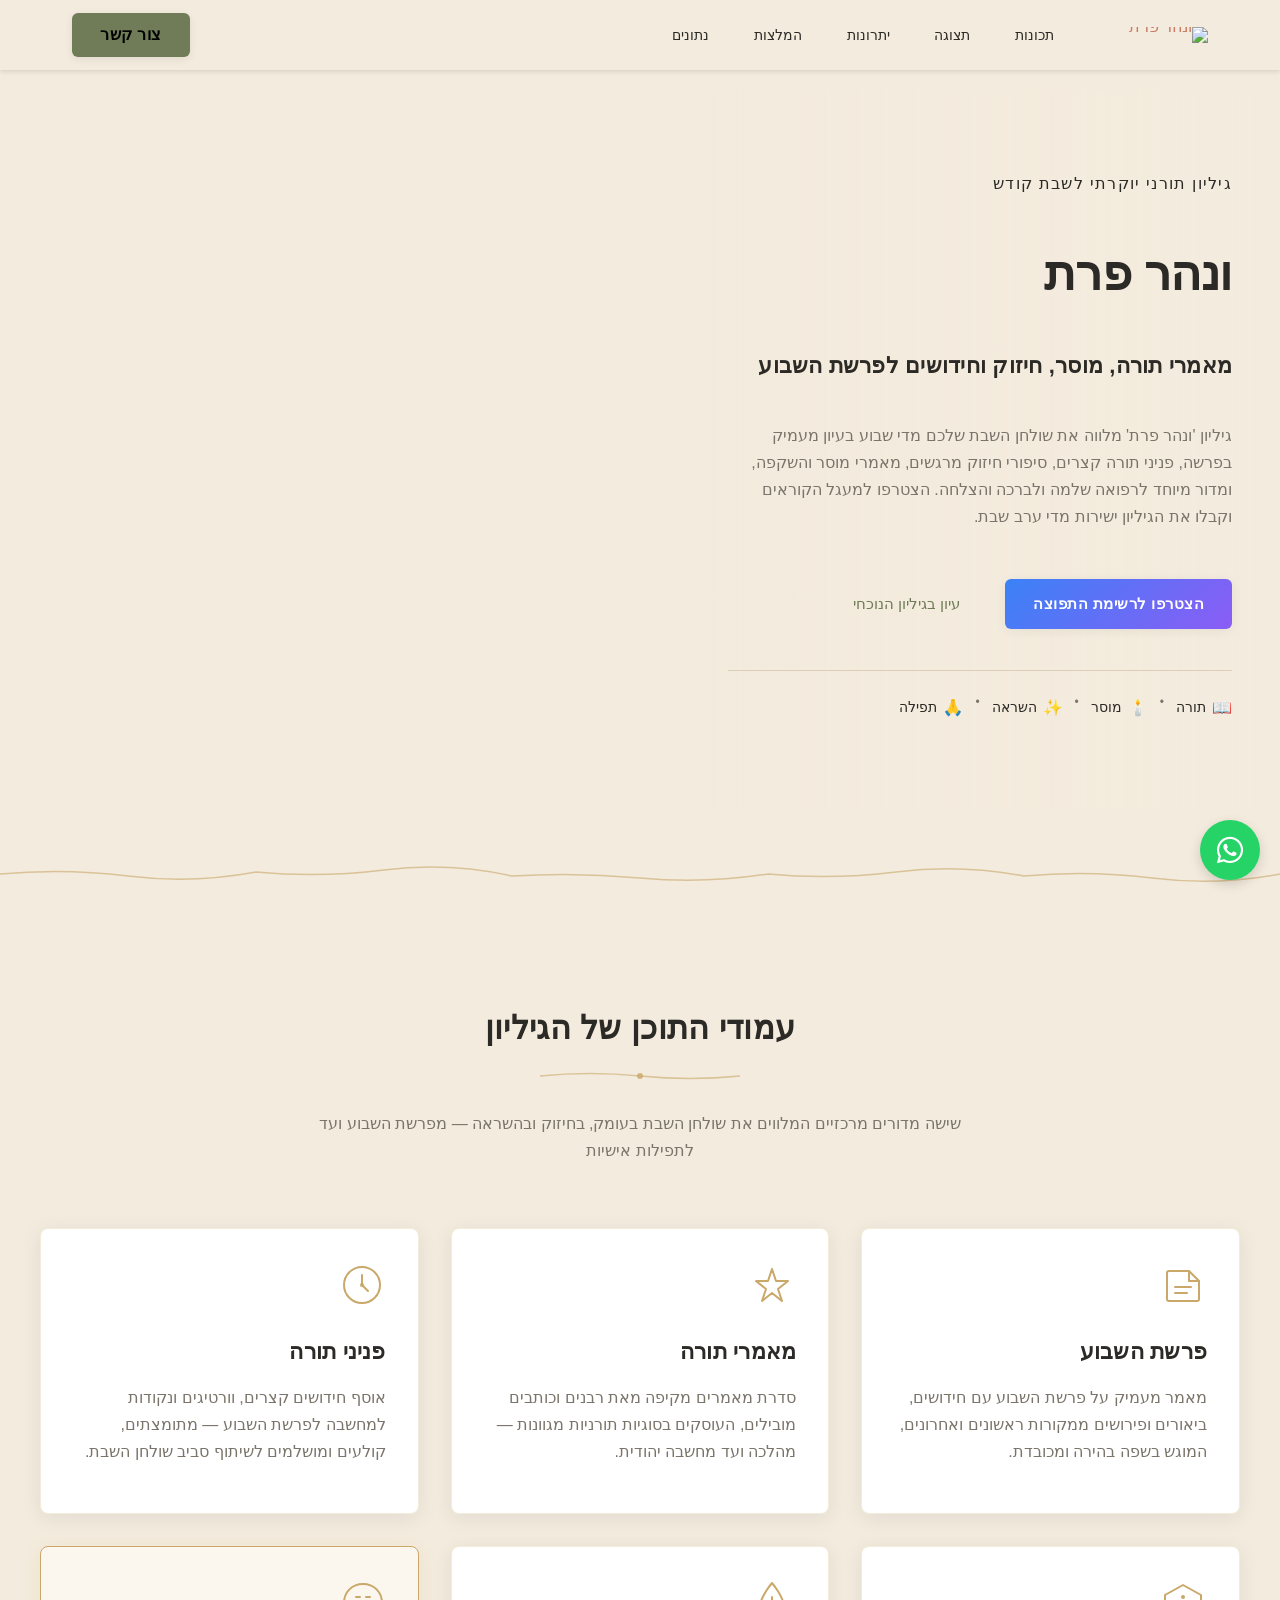
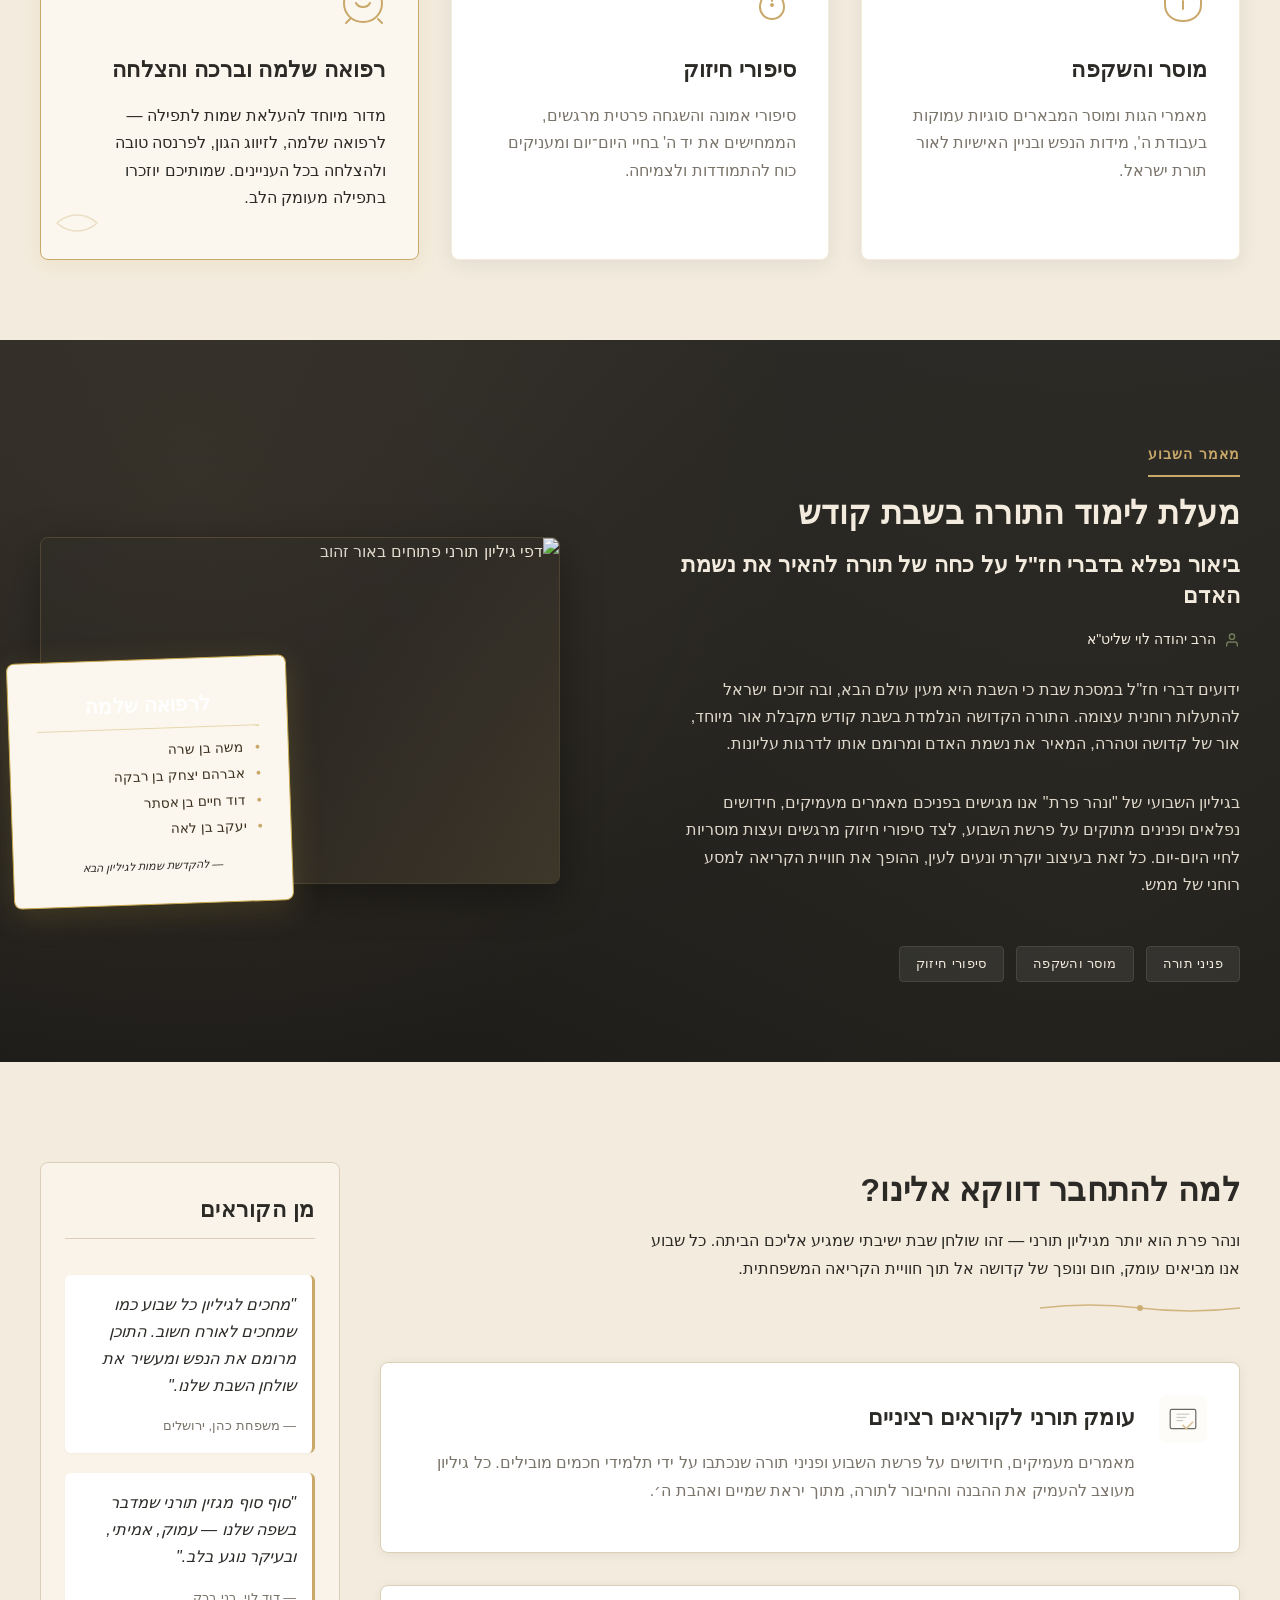
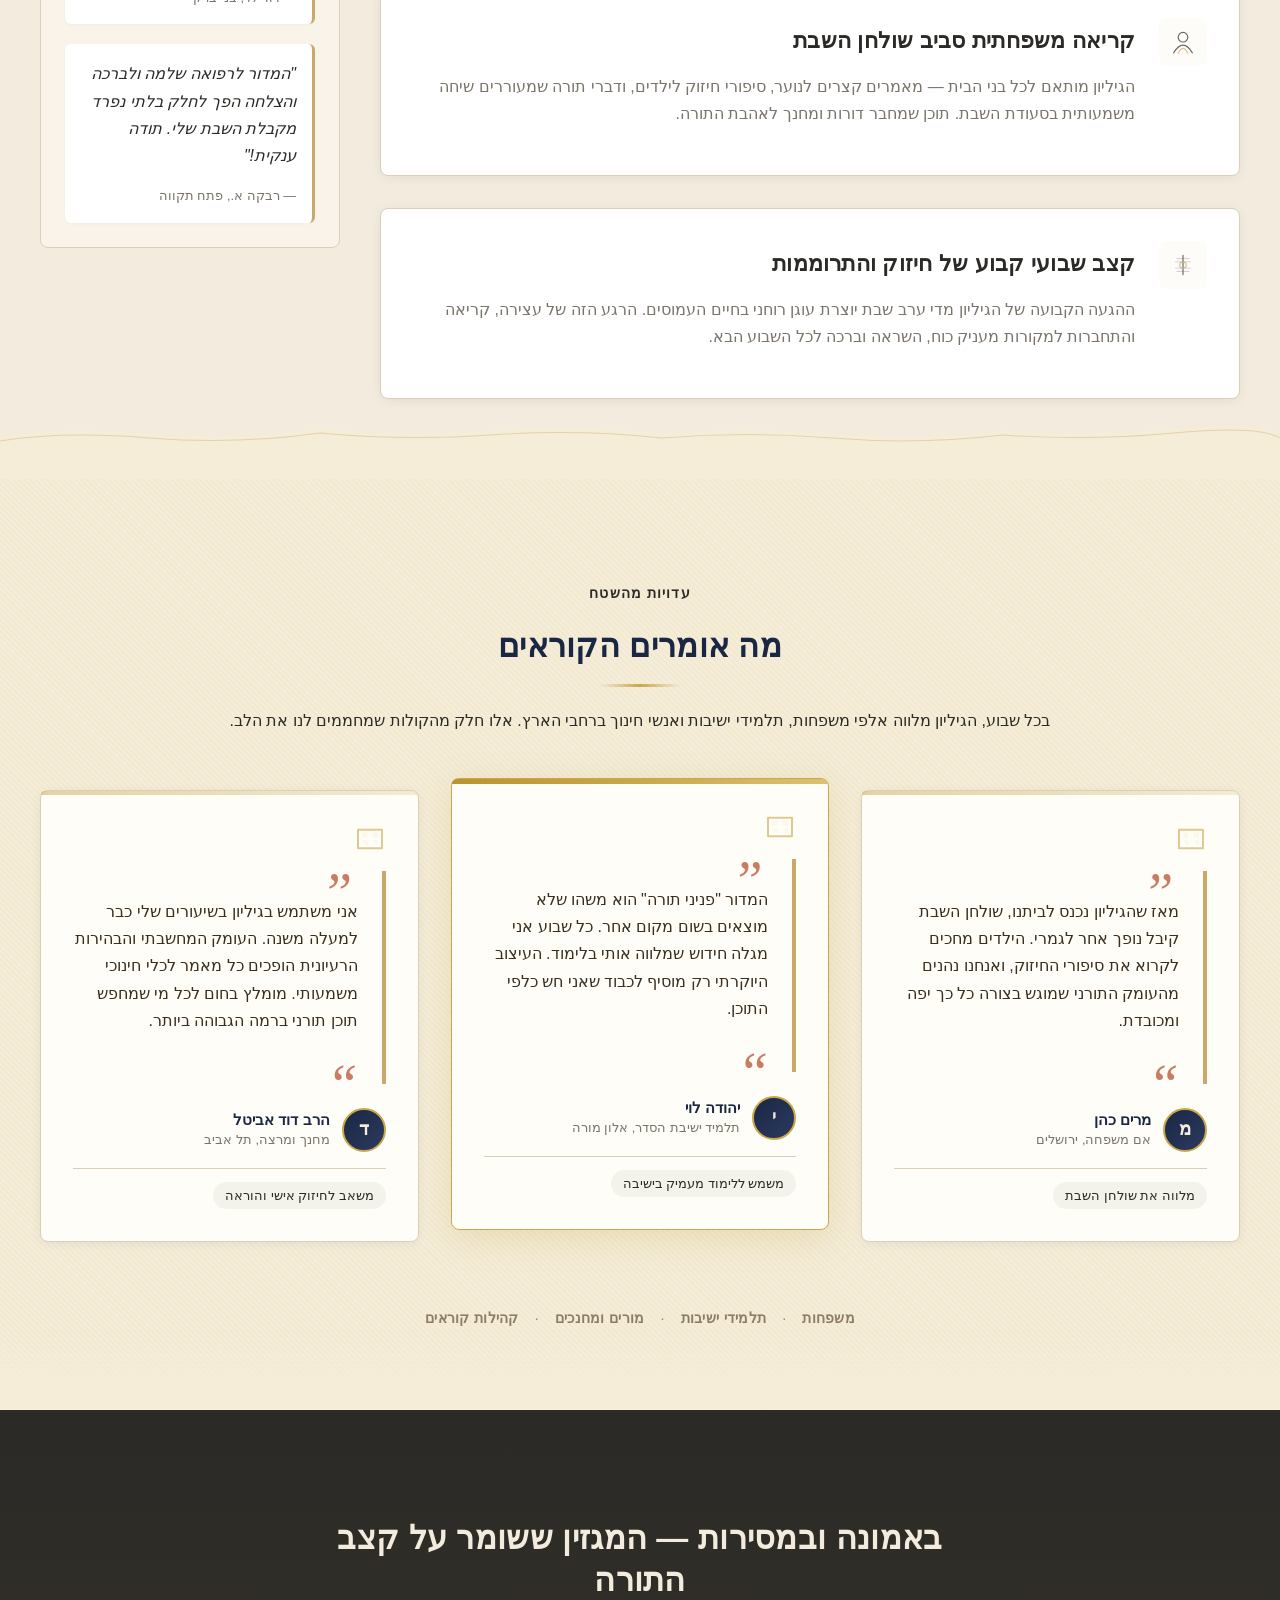
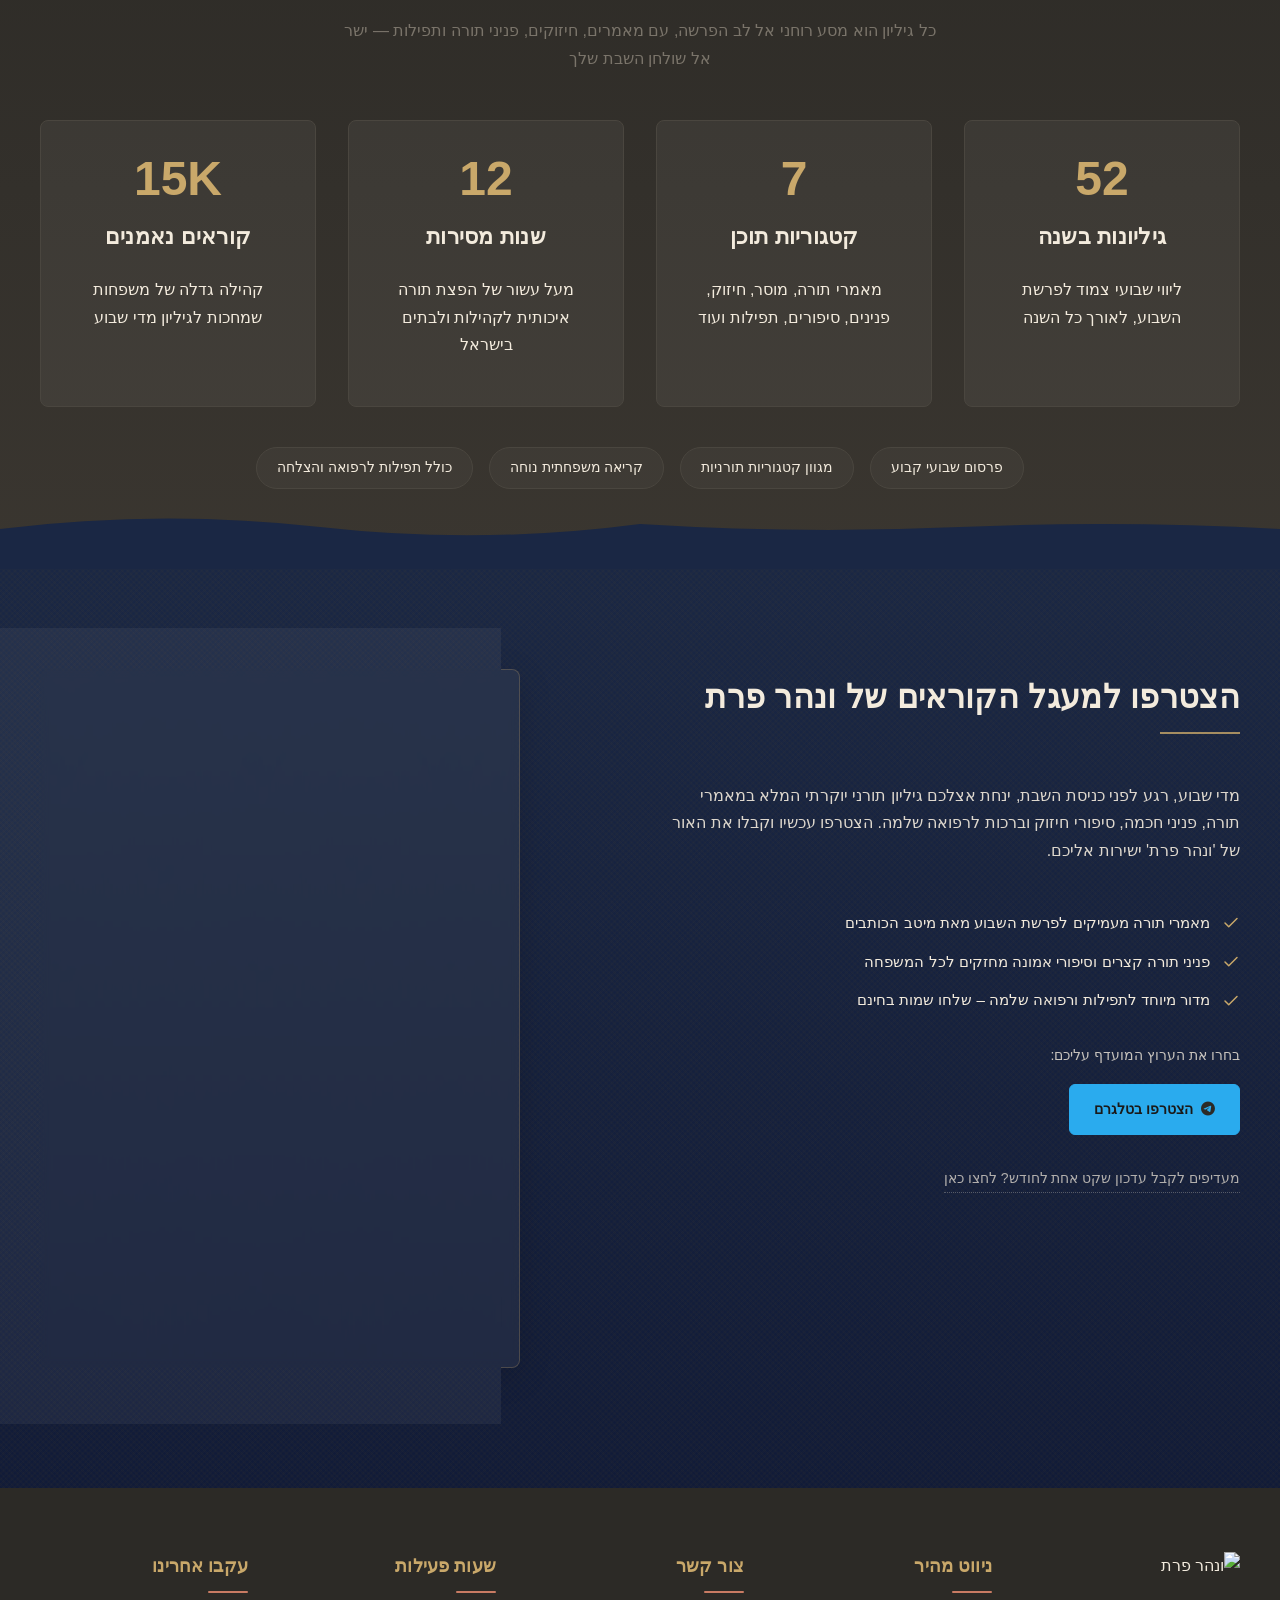
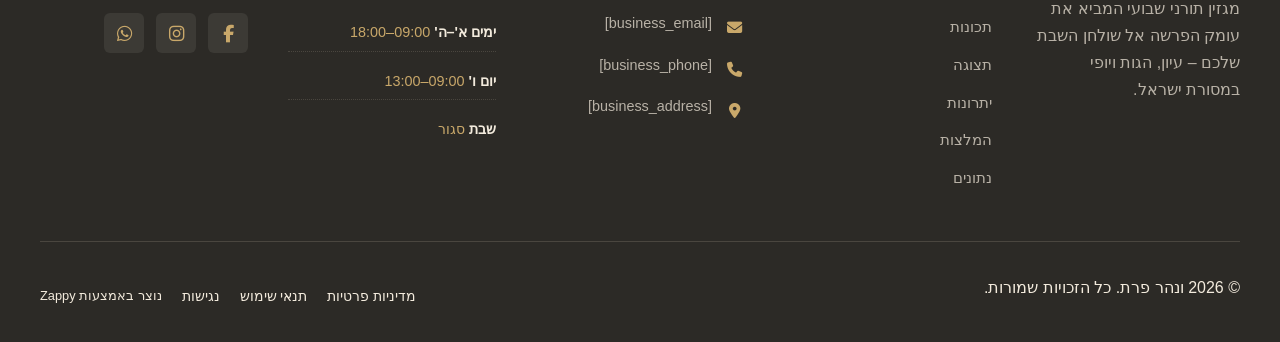
==== commit 73cc2cf5: "Incremental sync: 1 page(s) — update_button" ====
--- a/public/index.html
+++ b/public/index.html
@@ -1 +1 @@
-<!doctype html><html dir="rtl" lang="he"><head><meta charset="UTF-8"><meta content="width=device-width,initial-scale=1" name="viewport"><meta content="index, follow" name="robots"><title>גלו פניני תורה וסיפורי חיזוק — ונהר פרת</title><meta content="היכנסו לעולם של קדושה ויוקרה עם גיליון תורני שבועי מעוצב. מאמרי תורה לשבת, סיפורי חיזוק מרגשים ותובנות מוסריות שמעוררות את הנשמה. הורידו עכשיו והתחברו לאור." name="description"><meta content="סיפורי חיזוק, פניני תורה, מאמרי תורה לשבת, גיליון תורני שבועי להורדה, כתב עת תורני יוקרתי" name="keywords"><link href="/assets/favicon.ico" rel="icon" type="image/x-icon"><link href="/assets/favicon-16x16.png" rel="icon" type="image/png" sizes="16x16"><link href="/assets/favicon-32x32.png" rel="icon" type="image/png" sizes="32x32"><link href="/assets/favicon-48x48.png" rel="icon" type="image/png" sizes="48x48"><link href="/assets/favicon-192x192.png" rel="icon" type="image/png" sizes="192x192"><link href="/assets/favicon-512x512.png" rel="icon" type="image/png" sizes="512x512"><link href="/assets/apple-touch-icon.png" rel="apple-touch-icon"><script>!function(){"use strict";var t="439e587a-eebc-4e69-9875-d3e90a36b9d6",e="https://api.zappy5.com/api/analytics/track",a=18e5,n=2592e6,o=!0,i=!0,r=!0;var s=function(){var e="zappy_visitor_"+t,a=null;try{if(a=localStorage.getItem(e)){var o=JSON.parse(a),i=Date.now();if(i-o.created<n)return o.lastSeen=i,localStorage.setItem(e,JSON.stringify(o)),o.id}}catch(t){console.warn("Zappy Analytics: LocalStorage not available")}var r="zv_"+Date.now()+"_"+Math.random().toString(36).substr(2,9);try{localStorage.setItem(e,JSON.stringify({id:r,created:Date.now(),lastSeen:Date.now()}))}catch(t){}return r}(),c=function(){var e="zappy_session_"+t,n=null;try{if(n=sessionStorage.getItem(e)){var o=JSON.parse(n),i=Date.now();if(i-o.timestamp<a)return o.timestamp=i,sessionStorage.setItem(e,JSON.stringify(o)),o.id}}catch(t){console.warn("Zappy Analytics: SessionStorage not available")}var r="zs_"+Date.now()+"_"+Math.random().toString(36).substr(2,9);try{sessionStorage.setItem(e,JSON.stringify({id:r,timestamp:Date.now()}))}catch(t){}return r}();function l(a,n){n=n||{};var o={website_id:t,event_type:a,page_path:window.location.pathname,referrer:document.referrer||"direct",visitor_id:s,session_id:c,metadata:n};if(navigator.sendBeacon){var i=new Blob([JSON.stringify(o)],{type:"application/json"});navigator.sendBeacon(e,i)}else fetch(e,{method:"POST",headers:{"Content-Type":"application/json"},body:JSON.stringify(o),keepalive:!0}).catch(function(t){console.warn("Zappy Analytics: Failed to track event",t)})}o&&l("pageview",{title:document.title,url:window.location.href}),i&&document.addEventListener("click",function(t){var e=t.target;if("BUTTON"===e.tagName||e.closest("button")){var a="BUTTON"===e.tagName?e:e.closest("button");l("click",{element:"button",text:a.textContent.trim().substring(0,100),id:a.id||null,class:a.className||null})}else if("A"===e.tagName||e.closest("a")){var n="A"===e.tagName?e:e.closest("a");l("navigation",{element:"link",text:n.textContent.trim().substring(0,100),href:n.href,external:n.hostname!==window.location.hostname})}},!0),r&&document.addEventListener("submit",function(t){var e=t.target;l("form_submit",{form_id:e.id||null,form_name:e.name||null,form_action:e.action||null,form_method:e.method||"GET"})},!0);var d=Date.now();window.addEventListener("beforeunload",function(){l("page_unload",{time_on_page:Math.floor((Date.now()-d)/1e3),page_path:window.location.pathname})}),window.zappyAnalytics={track:l,getVisitorId:function(){return s},getSessionId:function(){return c}}}()</script><meta content="גלו פניני תורה וסיפורי חיזוק — ונהר פרת" property="og:title"><meta content="היכנסו לעולם של קדושה ויוקרה עם גיליון תורני שבועי מעוצב. מאמרי תורה לשבת, סיפורי חיזוק מרגשים ותובנות מוסריות שמעוררות את הנשמה. הורידו עכשיו והתחברו לאור." property="og:description"><meta content="summary_large_image" name="twitter:card"><meta content="גלו פניני תורה וסיפורי חיזוק — ונהר פרת" name="twitter:title"><meta content="היכנסו לעולם של קדושה ויוקרה עם גיליון תורני שבועי מעוצב. מאמרי תורה לשבת, סיפורי חיזוק מרגשים ותובנות מוסריות שמעוררות את הנשמה. הורידו עכשיו והתחברו לאור." name="twitter:description"><meta content="website" property="og:type"><meta content="he_IL" property="og:locale"><link href="https://cdnjs.cloudflare.com/ajax/libs/font-awesome/6.4.0/css/all.min.css" rel="stylesheet"><style>.skip-link{position:absolute;top:0;left:0;transform:translateY(-200%);padding:12px 18px;background:var(--bg-dark,#1a1a1a);color:var(--text-light,#fff);font-weight:600;border-radius:0 0 8px 0;z-index:10000}.skip-link:focus{transform:none;outline:2px solid var(--ring,#fff);outline-offset:2px}:focus-visible{outline:2px solid var(--ring,currentColor);outline-offset:3px}</style><link href="/assets/favicon.ico" rel="icon" type="image/x-icon"><link href="/assets/favicon-16x16.png" rel="icon" type="image/png" sizes="16x16"><link href="/assets/favicon-32x32.png" rel="icon" type="image/png" sizes="32x32"><link href="/assets/favicon-48x48.png" rel="icon" type="image/png" sizes="48x48"><link href="/assets/favicon-192x192.png" rel="icon" type="image/png" sizes="192x192"><link href="/assets/favicon-512x512.png" rel="icon" type="image/png" sizes="512x512"><link href="/assets/apple-touch-icon.png" rel="apple-touch-icon"><link href="https://cdn.jsdelivr.net/npm/vanilla-cookieconsent@3/dist/cookieconsent.css" rel="stylesheet"><script src="https://cdn.jsdelivr.net/npm/vanilla-cookieconsent@3/dist/cookieconsent.umd.js"></script><script src="https://cdn.jsdelivr.net/gh/mickidum/acc_toolbar/acctoolbar/acctoolbar.min.js"></script><link href="/styles.css" rel="stylesheet"><script>window.ZAPPY_WEBSITE_ID="439e587a-eebc-4e69-9875-d3e90a36b9d6",window.ZAPPY_API_BASE="https://api.zappy5.com"</script><style id="zappy-dropdown-submenu-styles">#navMenu li:has(.sub-menu),.nav-menu li:has(.sub-menu),.navbar li:has(.sub-menu),nav li:has(.sub-menu){position:relative}#navMenu .sub-menu,.nav-menu .sub-menu,.navbar .sub-menu,nav .sub-menu{display:block!important;position:absolute!important;top:100%;left:0;min-width:220px;background:#fff;border-radius:8px;box-shadow:0 8px 25px rgba(0,0,0,.15);padding:8px 0;opacity:0;visibility:hidden;transform:translateY(10px);transition:all .3s ease;z-index:1000;list-style:none;pointer-events:none}#navMenu li:hover>.sub-menu,.nav-menu li:hover>.sub-menu,.navbar li:hover>.sub-menu,nav li:hover>.sub-menu{opacity:1!important;visibility:visible!important;transform:translateY(0)!important;pointer-events:auto!important}.sub-menu li{list-style:none;margin:0;padding:0}.sub-menu a{display:block!important;padding:10px 16px!important;color:var(--text-dark,#333)!important;font-weight:500;text-decoration:none;white-space:nowrap;transition:background-color .2s}.sub-menu .zappy-nav-child>a{padding-left:28px!important;font-size:.9em!important;opacity:.85!important}[dir=rtl] .sub-menu .zappy-nav-child>a,html[lang=ar] .sub-menu .zappy-nav-child>a,html[lang=he] .sub-menu .zappy-nav-child>a{padding-left:10px!important;padding-right:28px!important}.sub-menu .zappy-nav-parent>a{font-weight:600!important}.sub-menu a:hover{background-color:#f5f5f5}[dir=rtl] .nav-menu .sub-menu,[dir=rtl] .navbar .sub-menu,[dir=rtl] nav .sub-menu,html[lang=ar] .nav-menu .sub-menu,html[lang=ar] .navbar .sub-menu,html[lang=ar] nav .sub-menu,html[lang=he] .nav-menu .sub-menu,html[lang=he] .navbar .sub-menu,html[lang=he] nav .sub-menu{left:auto!important;right:0!important}.sub-menu:empty,.sub-menu:not(:has(li)):not(:has(> a)),.sub-menu:not(:has(li:not(.zappy-hidden-menu-item))):not(:has(> a)){display:none!important;opacity:0!important;visibility:hidden!important;pointer-events:none!important}li:has(.menu-group-title):hover>.sub-menu{opacity:1!important;visibility:visible!important;transform:translateY(0)!important;pointer-events:auto!important}#navMenu>li>.menu-group-title,.nav-menu>li>.menu-group-title{display:inline-block;padding:.5rem 1rem;cursor:default;user-select:none}@media (max-width:768px){#navMenu .sub-menu,.nav-menu .sub-menu,.navbar .sub-menu,nav .sub-menu{position:static!important;transform:none!important;box-shadow:none!important;background:0 0!important;max-height:0;overflow:hidden;opacity:0;visibility:hidden;transition:max-height .3s ease,opacity .3s ease;padding:0!important;border-radius:0!important}#navMenu .sub-menu.mobile-expanded,.nav-menu .sub-menu.mobile-expanded,.navbar .sub-menu.mobile-expanded{max-height:none!important;overflow-y:visible!important;opacity:1!important;visibility:visible!important;padding:8px 0 8px 16px!important}[dir=rtl] .sub-menu.mobile-expanded,html[lang=he] .sub-menu.mobile-expanded{padding:8px 16px 8px 0!important}#navMenu li:hover>.sub-menu,.nav-menu li:hover>.sub-menu,.navbar li:hover>.sub-menu,nav li:hover>.sub-menu{opacity:0;visibility:hidden;pointer-events:none}#navMenu li>.sub-menu.mobile-expanded,.nav-menu li>.sub-menu.mobile-expanded,.navbar li>.sub-menu.mobile-expanded,nav li>.sub-menu.mobile-expanded{opacity:1!important;visibility:visible!important;pointer-events:auto!important}#navMenu li:has(.sub-menu),.nav-menu li:has(.sub-menu),.navbar li:has(.sub-menu),nav li:has(.sub-menu){display:flex!important;flex-wrap:wrap!important;align-items:center!important;position:relative!important;min-height:44px!important}#navMenu li:has(.sub-menu)>a,.nav-menu li:has(.sub-menu)>a,.navbar li:has(.sub-menu)>a,nav li:has(.sub-menu)>a{flex:1!important;min-width:0!important}#navMenu li:has(.sub-menu)>.menu-group-title,.nav-menu li:has(.sub-menu)>.menu-group-title,.navbar li:has(.sub-menu)>.menu-group-title,nav li:has(.sub-menu)>.menu-group-title{flex:1!important;min-width:0!important;padding:0!important;line-height:inherit!important}#navMenu li:has(.sub-menu)>.sub-menu,.nav-menu li:has(.sub-menu)>.sub-menu,.navbar li:has(.sub-menu)>.sub-menu,nav li:has(.sub-menu)>.sub-menu{flex-basis:100%!important;width:100%!important}#navMenu li:has(.sub-menu)>a [class*=arrow],#navMenu li:has(.sub-menu)>a [class*=chevron],.nav-menu li:has(.sub-menu)>a .fa-angle-down,.nav-menu li:has(.sub-menu)>a .fa-chevron-down,.nav-menu li:has(.sub-menu)>a [class*=arrow],.nav-menu li:has(.sub-menu)>a [class*=chevron],nav li:has(.sub-menu)>a [class*=arrow],nav li:has(.sub-menu)>a [class*=chevron]{display:none!important;visibility:hidden!important}.mobile-submenu-toggle{display:flex!important;align-items:center!important;justify-content:center!important;width:44px!important;height:auto!important;background:0 0!important;border:none!important;cursor:pointer!important;color:var(--text-dark)!important;position:static!important;flex-shrink:0!important;align-self:stretch!important;z-index:2!important;padding:0!important;margin:0!important}.mobile-submenu-toggle::after{content:''!important;width:0!important;height:0!important;border-left:6px solid transparent!important;border-right:6px solid transparent!important;border-top:7px solid currentColor!important;transition:transform .3s ease!important}.mobile-submenu-toggle.expanded::after{transform:rotate(180deg)!important}.sub-menu a{padding:10px 0!important;display:block!important;color:var(--text-dark)!important;white-space:normal!important}.sub-menu .zappy-nav-child>a{padding-left:28px!important;font-size:.9em!important;opacity:.85!important}[dir=rtl] .sub-menu .zappy-nav-child>a,html[lang=ar] .sub-menu .zappy-nav-child>a,html[lang=he] .sub-menu .zappy-nav-child>a{padding-left:0!important;padding-right:28px!important}.sub-menu .zappy-nav-parent>a{font-weight:600!important}#navMenu.active,.nav-menu.active{max-width:100vw!important;overflow-x:hidden!important;box-sizing:border-box!important}.navbar .sub-menu li a,.zappy-products-dropdown .sub-menu a,nav.navbar .sub-menu li a{color:var(--text-dark)!important}}@media (min-width:769px){.mobile-submenu-toggle{display:none!important}}</style><style id="zappy-widget-visibility">html[dir=rtl] .whatsapp-float{right:20px!important;left:auto!important}html:not([dir]) .whatsapp-float,html[dir=ltr] .whatsapp-float{left:20px!important;right:auto!important}html[dir=rtl] #mic-access-tool-general-button,html[dir=rtl] #mic-init-access-tool #mic-access-tool-general-button,html[dir=rtl] #mic-init-access-tool .mic-access-tool-general-button,html[dir=rtl] ._access-icon,html[dir=rtl] .mic-access-tool-general-button{left:20px!important;right:auto!important}html:not([dir]) #mic-access-tool-general-button,html:not([dir]) #mic-init-access-tool #mic-access-tool-general-button,html:not([dir]) #mic-init-access-tool .mic-access-tool-general-button,html:not([dir]) ._access-icon,html:not([dir]) .mic-access-tool-general-button,html[dir=ltr] #mic-access-tool-general-button,html[dir=ltr] #mic-init-access-tool #mic-access-tool-general-button,html[dir=ltr] #mic-init-access-tool .mic-access-tool-general-button,html[dir=ltr] ._access-icon,html[dir=ltr] .mic-access-tool-general-button{right:20px!important;left:auto!important}@media (max-width:768px){.whatsapp-float{display:flex!important}}@media (min-width:769px){.whatsapp-float{display:flex!important}}@media (max-width:768px){#mic-access-tool-general-button,#mic-init-access-tool #mic-access-tool-general-button,#mic-init-access-tool .mic-access-tool-general-button,._access-icon,.mic-access-tool-general-button{display:flex!important;visibility:visible!important;opacity:1!important;pointer-events:auto!important}#mic-access-tool-box.opened-mic-access-tool,#mic-init-access-tool #mic-access-tool-box.opened-mic-access-tool,.mic-access-tool-box.opened-mic-access-tool{visibility:visible!important;opacity:1!important;pointer-events:auto!important}}@media (min-width:769px){#mic-access-tool-general-button,#mic-init-access-tool #mic-access-tool-general-button,#mic-init-access-tool .mic-access-tool-general-button,._access-icon,.mic-access-tool-general-button{display:flex!important;visibility:visible!important;opacity:1!important;pointer-events:auto!important}#mic-access-tool-box.opened-mic-access-tool,#mic-init-access-tool #mic-access-tool-box.opened-mic-access-tool,.mic-access-tool-box.opened-mic-access-tool{visibility:visible!important;opacity:1!important;pointer-events:auto!important}}</style></head><body><a href="#main" class="skip-link">דלג לתוכן הראשי</a><nav class="navbar" dir="rtl"><button class="mobile-toggle" aria-label="Menu" id="mobileToggle"><svg viewBox="0 0 24 24" fill="none" class="hamburger-icon" height="24" width="24"><path d="M3 12h18M3 6h18M3 18h18" stroke="currentColor" stroke-width="2" stroke-linecap="round"></path></svg> <svg viewBox="0 0 24 24" fill="none" class="close-icon" height="24" width="24" style="display:none"><path d="M18 6L6 18M6 6l12 12" stroke="currentColor" stroke-width="2" stroke-linecap="round"></path></svg></button> <button class="phone-header-btn" aria-label="Call" data-phone="[business_phone]"><svg viewBox="0 0 24 24" fill="currentColor" width="20" height="20"><path d="M22 16.92v3a2 2 0 0 1-2.18 2 19.79 19.79 0 0 1-8.63-3.07 19.5 19.5 0 0 1-6-6 19.79 19.79 0 0 1-3.07-8.67A2 2 0 0 1 4.11 2h3a2 2 0 0 1 2 1.72 12.84 12.84 0 0 0 .7 2.81 2 2 0 0 1-.45 2.11L8.09 9.91a16 16 0 0 0 6 6l1.27-1.27a2 2 0 0 1 2.11-.45 12.84 12.84 0 0 0 2.81.7A2 2 0 0 1 22 16.92z"></path></svg></button><div class="nav-container"><div class="nav-right-group"><div class="nav-brand"><a href="/" class="logo-link"><img alt="ונהר פרת" src="/assets/site---------image-1.webp" class="logo"></a></div><ul class="nav-menu" id="navMenu"><li><a href="#features">תכונות</a></li><li><a href="#showcase">תצוגה</a></li><li><a href="#benefits">יתרונות</a></li><li><a href="#testimonials">המלצות</a></li><li><a href="#stats">נתונים</a></li><li class="mobile-contact-link nav-cta-mobile-item"><a href="#cta" class="nav-cta-btn">צור קשר</a></li></ul></div><div class="nav-cta-container"><a href="#cta" class="nav-cta-btn">צור קשר</a></div></div></nav><script>window.addEventListener("load",function(){const e=document.querySelector(".navbar, nav, header");if(!e)return void console.log("[Navbar] Navbar element not found");let t=document.getElementById("mobileToggle")||document.querySelector(".mobile-toggle")||document.querySelector(".hamburger")||document.querySelector(".hamburger-menu")||document.querySelector(".menu-toggle")||document.querySelector(".burger-menu")||document.querySelector('[aria-label="Menu"]')||document.querySelector('[aria-label="תפריט"]');const o=document.querySelector(".phone-header-btn"),n=window.getComputedStyle(e);let r=n.backgroundColor;if(console.log("[Navbar] Initial navbar background:",r),"transparent"===r||"rgba(0, 0, 0, 0)"===r||r.startsWith("rgba")&&r.includes(", 0)")){const e=n.backgroundImage;if(e&&"none"!==e)console.log("[Navbar] Navbar has background image/gradient, using dark text"),r="rgb(240, 240, 240)";else{const e=window.getComputedStyle(document.body).backgroundColor;console.log("[Navbar] Navbar transparent, using body background:",e),r=e}}const a=r.match(/\d+/g);if(a&&a.length>=3){const e=(.299*parseInt(a[0])+.587*parseInt(a[1])+.114*parseInt(a[2]))/255;console.log("[Navbar] Mobile button colors preserved from Claude CSS (luminance:",e.toFixed(2)+")");const n=document.createElement("style");n.id="zappy-mobile-nav-fix";document.documentElement.lang;document.documentElement.dir,n.textContent='\n        /* Hide mobile buttons on desktop, show only on mobile */\n        @media (min-width: 769px) {\n          .mobile-toggle,\n          .phone-header-btn {\n            display: none !important;\n          }\n        }\n        \n        /* Show and position mobile buttons correctly on mobile */\n        @media (max-width: 768px) {\n          .navbar,\n          nav.navbar {\n            min-height: 70px !important;\n          }\n\n          .mobile-toggle,\n          .phone-header-btn {\n            position: absolute !important;\n            top: 0 !important;\n            bottom: 0 !important;\n            margin-top: auto !important;\n            margin-bottom: auto !important;\n            transform: none !important;\n            z-index: 1001 !important;\n            display: flex !important;\n            align-items: center !important;\n            justify-content: center !important;\n            width: 36px !important;\n            height: 36px !important;\n            border-radius: 50% !important;\n            border: none !important;\n            cursor: pointer !important;\n            padding: 6px !important;\n            background: none !important;\n            color: var(--nav-text, var(--text-dark)) !important;\n            touch-action: manipulation !important;\n            -webkit-tap-highlight-color: transparent !important;\n          }\n\n          html[data-zappy-site-type="ecommerce"] .phone-header-btn,\n          body[data-zappy-site-type="ecommerce"] .phone-header-btn,\n          html[data-zappy-site-type="ecommerce"] header .phone-header-btn,\n          html[data-zappy-site-type="ecommerce"] nav .phone-header-btn {\n            display: none !important;\n            visibility: hidden !important;\n            width: 0 !important;\n            height: 0 !important;\n            min-width: 0 !important;\n            overflow: hidden !important;\n          }\n          \n          /* LTR positioning (default): hamburger LEFT, phone RIGHT */\n          html:not([dir="rtl"]):not([lang="he"]):not([lang="ar"]) .mobile-toggle,\n          html[dir="ltr"] .mobile-toggle {\n            left: 12px !important;\n            right: auto !important;\n          }\n          html:not([dir="rtl"]):not([lang="he"]):not([lang="ar"]) .phone-header-btn,\n          html[dir="ltr"] .phone-header-btn {\n            right: 12px !important;\n            left: auto !important;\n          }\n          \n          /* RTL positioning: hamburger RIGHT, phone LEFT */\n          html[dir="rtl"] .mobile-toggle,\n          html[lang="he"] .mobile-toggle,\n          html[lang="ar"] .mobile-toggle {\n            right: 12px !important;\n            left: auto !important;\n          }\n          html[dir="rtl"] .phone-header-btn,\n          html[lang="he"] .phone-header-btn,\n          html[lang="ar"] .phone-header-btn {\n            left: 12px !important;\n            right: auto !important;\n          }\n          \n          /* CRITICAL: Ensure nav-container has min-height on mobile */\n          /* All children are positioned absolutely/fixed on mobile, so height:auto collapses to 0 */\n          .nav-container {\n            min-height: 70px !important;\n            position: relative !important;\n          }\n          \n          /* Ensure SVG icons are properly sized and inherit color */\n          .mobile-toggle svg,\n          .phone-header-btn svg {\n            width: 24px !important;\n            height: 24px !important;\n            /* Don\'t force display - let JavaScript control hamburger/close toggle */\n          }\n          \n          /* Reset nav-cta-container on mobile - remove desktop box-shadow/padding */\n          /* that creates a visible ghost box when CTA button is hidden */\n          .nav-cta-container {\n            box-shadow: none !important;\n            padding: 0 !important;\n          }\n          \n          /* Hide nav-cta-container entirely on mobile when there\'s no lang-switcher */\n          /* (only the CTA button is inside, and it\'s hidden on mobile) */\n          .nav-cta-container:not(:has(.lang-switcher)) {\n            display: none !important;\n          }\n          \n          /* CRITICAL: Prevent hero image fade gradient from bleeding over headline text */\n          /* The .image-fade-gradient has bottom: -30px (extends below parent) */\n          /* On mobile stacked layout, this overlaps the h1 text below the image */\n          .hero-image-column {\n            overflow: hidden !important;\n          }\n          .image-fade-gradient {\n            bottom: 0 !important;\n          }\n          \n          /* Hide desktop language switcher on mobile - hamburger menu handles it */\n          /* High specificity to override stored CSS */\n          .lang-switcher,\n          .nav-cta-container .lang-switcher,\n          .nav-container .lang-switcher,\n          .navbar .lang-switcher,\n          .navbar .nav-cta-container .lang-switcher {\n            display: none !important;\n          }\n        }\n      ';const r=document.getElementById("zappy-mobile-nav-fix");r&&r.remove(),document.head.appendChild(n),console.log("[Navbar] Critical CSS injected for mobile nav positioning");const i=window.innerWidth<=768;if(t){const e=t.querySelector(".hamburger-icon"),o=t.querySelector(".close-icon");e&&(e.style.setProperty("width","24px","important"),e.style.setProperty("height","24px","important"),e.style.setProperty("display","block","important")),o&&(o.style.setProperty("width","24px","important"),o.style.setProperty("height","24px","important"),o.style.setProperty("display","none","important")),i?(t.style.setProperty("position","absolute","important"),t.style.setProperty("top","0","important"),t.style.setProperty("bottom","0","important"),t.style.setProperty("margin-top","auto","important"),t.style.setProperty("margin-bottom","auto","important"),t.style.setProperty("transform","none","important"),t.style.setProperty("z-index","1001","important"),t.style.removeProperty("left"),t.style.removeProperty("right"),console.log("[Navbar] Mobile toggle positioning applied (mobile viewport)")):(t.style.removeProperty("position"),t.style.removeProperty("top"),t.style.removeProperty("transform"),t.style.removeProperty("z-index"),t.style.removeProperty("left"),t.style.removeProperty("right"),console.log("[Navbar] Desktop viewport - cleared mobile toggle inline positioning"))}if(o){const e=o.querySelector("svg");e&&(e.style.width="24px",e.style.height="24px",e.setAttribute("width","24"),e.setAttribute("height","24")),i?(o.style.setProperty("position","absolute","important"),o.style.setProperty("top","0","important"),o.style.setProperty("bottom","0","important"),o.style.setProperty("margin-top","auto","important"),o.style.setProperty("margin-bottom","auto","important"),o.style.setProperty("transform","none","important"),o.style.setProperty("z-index","1001","important"),o.style.removeProperty("left"),o.style.removeProperty("right"),console.log("[Navbar] Phone button positioning applied (mobile viewport)")):(o.style.removeProperty("position"),o.style.removeProperty("top"),o.style.removeProperty("transform"),o.style.removeProperty("z-index"),o.style.removeProperty("left"),o.style.removeProperty("right"),console.log("[Navbar] Desktop viewport - cleared phone button inline positioning"))}}else console.log("[Navbar] Could not parse background color:",r);t=document.getElementById("mobileToggle")||document.querySelector(".mobile-toggle")||document.querySelector(".hamburger")||document.querySelector(".hamburger-menu")||document.querySelector(".menu-toggle")||document.querySelector(".burger-menu")||document.querySelector('[aria-label="Menu"]')||document.querySelector('[aria-label="תפריט"]');const i=document.getElementById("navMenu")||document.querySelector(".nav-menu")||document.querySelector(".nav-links")||document.querySelector("nav ul:not(.submenu)");if(!t||!i)return void console.log("[Navbar] Mobile toggle or menu not found:",{toggle:!!t,menu:!!i});i.id||(i.id="navMenu"),console.log("[Navbar] Initializing mobile menu...");const l=t.cloneNode(!0);t.parentNode.replaceChild(l,t);var s=0;function p(e){var t=Date.now();t-s<300||(s=t,function(e){e.preventDefault(),e.stopPropagation();const t=l.querySelector(".hamburger-icon"),o=l.querySelector(".close-icon");i.classList.contains("active")?(i.classList.remove("active"),t&&t.style.setProperty("display","block","important"),o&&o.style.setProperty("display","none","important"),document.body.style.overflow="",document.body.classList.remove("menu-open"),console.log("[Navbar] Menu closed")):(i.classList.add("active"),t&&t.style.setProperty("display","none","important"),o&&o.style.setProperty("display","block","important"),document.body.style.overflow="hidden",document.body.classList.add("menu-open"),console.log("[Navbar] Menu opened"))}(e))}l.addEventListener("click",p),l.addEventListener("touchend",p),document.addEventListener("keydown",function(e){if(("Escape"===e.key||"Esc"===e.key)&&i.classList.contains("active")){const e=l.querySelector(".hamburger-icon"),t=l.querySelector(".close-icon");i.classList.remove("active"),e&&e.style.setProperty("display","block","important"),t&&t.style.setProperty("display","none","important"),document.body.style.overflow="",document.body.classList.remove("menu-open"),console.log("[Navbar] Menu closed (Escape)")}}),i.querySelectorAll("a").forEach(function(e){e.addEventListener("click",function(){if("#"===this.getAttribute("href"))return;const e=l.querySelector(".hamburger-icon"),t=l.querySelector(".close-icon");i.classList.remove("active"),e&&e.style.setProperty("display","block","important"),t&&t.style.setProperty("display","none","important"),document.body.style.overflow="",document.body.classList.remove("menu-open"),console.log("[Navbar] Menu closed (link clicked)")})});var m=i.querySelectorAll(".dropdown-toggle");m.forEach(function(e){e.addEventListener("click",function(e){e.preventDefault(),e.stopPropagation();var t=this.closest(".nav-dropdown");t&&(t.parentNode.querySelectorAll(".nav-dropdown.open").forEach(function(e){e!==t&&e.classList.remove("open")}),t.classList.toggle("open"),console.log("[Navbar] Dropdown toggled:",t.classList.contains("open")?"open":"closed"))})}),document.addEventListener("click",function(e){e.target.closest(".nav-dropdown")||document.querySelectorAll(".nav-dropdown.open").forEach(function(e){e.classList.remove("open")})}),console.log("[Navbar] Dropdown handlers initialized for "+m.length+" dropdowns"),o&&o.addEventListener("click",function(){const e=document.querySelectorAll('a[href^="tel:"]'),t=e.length>0?e[0].getAttribute("href").replace("tel:",""):"[business_phone]";window.location.href="tel:"+t,console.log("[Navbar] Phone button clicked")}),console.log("[Navbar] Mobile menu initialized successfully")})</script><main id="main"><section class="index-hero-section" data-band-index="0" data-layout-spec="דף הבית-hero" id="hero" data-hero-treatment="fade-bleed" data-hero-type="fullscreen-scrim" style="--hero-fade-color:var(--bg-light)"><img alt="ספר תורה פתוח על שולחן שבת מואר באור נרות זהוב" src="/assets/site-index-hero-image-1.webp" class="hero-fade-img" data-context="An open Torah scroll on a warm Shabbat table, illuminated by soft golden candlelight. The parchment texture is rich and aged, with elegant Hebrew calligraphy visible. A linen tablecloth, a silver Kiddush cup, and gentle shadows create an intimate, sacred atmosphere. The photographic subject sits on the right side of the frame, with warm amber and gold tones blending naturally into the background." data-element-id="img-1782237225580-rd1spl0la" data-element-type="image" data-hero-background="true" data-hero-bg="true" data-placeholder="index-hero-image-1" fetchpriority="high" height="600" loading="eager" width="1200"><div class="hero-fade-content"><p class="hero-eyebrow" style="color:rgb(44, 42, 38) !important">גיליון תורני יוקרתי לשבת קודש</p><h1 class="display-xl">ונהר פרת</h1><h3 class="hero-subtitle">מאמרי תורה, מוסר, חיזוק וחידושים לפרשת השבוע</h3><p class="hero-description">גיליון 'ונהר פרת' מלווה את שולחן השבת שלכם מדי שבוע בעיון מעמיק בפרשה, פניני תורה קצרים, סיפורי חיזוק מרגשים, מאמרי מוסר והשקפה, ומדור מיוחד לרפואה שלמה ולברכה והצלחה. הצטרפו למעגל הקוראים וקבלו את הגיליון ישירות מדי ערב שבת.</p><div class="hero-cta-row"><a href="#benefits" class="btn btn-primary" data-element-id="btn-1782237225577-378j7as96" data-element-type="button" data-native-element="true" style="color:rgb(255, 255, 255) !important;outline:currentcolor;border-color:transparent !important;background-color:transparent !important;background-image:linear-gradient(135deg, rgb(59, 130, 246), rgb(139, 92, 246)) !important">הצטרפו לרשימת התפוצה</a> <a href="#preview" class="btn-ghost" data-element-id="btn-1782237225577-xgc4a04t7" data-element-type="button" data-native-element="true">עיון בגיליון הנוכחי</a></div><div class="hero-trust-line"><div class="trust-item"><span class="trust-icon" aria-hidden="true" style="color:rgb(44, 42, 38) !important">📖</span> <span style="color:rgb(44, 42, 38) !important">תורה</span></div><p class="zappy-editable"><span class="trust-divider" aria-hidden="true" style="color:rgb(44, 42, 38) !important">•</span></p><div class="trust-item"><span class="trust-icon" aria-hidden="true" style="color:rgb(44, 42, 38) !important">🕯️</span> <span style="color:rgb(44, 42, 38) !important">מוסר</span></div><p class="zappy-editable"><span class="trust-divider" aria-hidden="true" style="color:rgb(44, 42, 38) !important">•</span></p><div class="trust-item"><span class="trust-icon" aria-hidden="true" style="color:rgb(44, 42, 38) !important">✨</span> <span style="color:rgb(44, 42, 38) !important">השראה</span></div><p class="zappy-editable"><span class="trust-divider" aria-hidden="true" style="color:rgb(44, 42, 38) !important">•</span></p><div class="trust-item"><span class="trust-icon" aria-hidden="true" style="color:rgb(44, 42, 38) !important">🙏</span> <span style="color:rgb(44, 42, 38) !important">תפילה</span></div></div></div><div class="hero-divider-wrapper" aria-hidden="true" data-no-icon-edit="true"><svg viewBox="0 0 1200 60" xmlns="http://www.w3.org/2000/svg" preserveAspectRatio="none"><path d="M0,60 L0,28 Q60,22 120,30 T240,26 Q300,32 360,24 T480,30 Q540,26 600,32 T720,28 Q780,34 840,26 T960,30 Q1020,24 1080,32 T1200,28 L1200,60 Z" fill="var(--bg-light)"></path><path d="M0,34 Q60,28 120,36 T240,32 Q300,38 360,30 T480,36 Q540,32 600,38 T720,34 Q780,40 840,32 T960,36 Q1020,30 1080,38 T1200,34" stroke="var(--secondary)" stroke-width="1.5" opacity="0.6" fill="var(--bg-light)"></path></svg></div></section><section class="index-features-section" data-band-index="1" data-layout-spec="דף הבית-features" id="features" dir="rtl"><div class="index-features-section__container"><header class="index-features-section__header"><h2>עמודי התוכן של הגיליון</h2><div class="index-features-section__header-divider" aria-hidden="true"><svg viewBox="0 0 200 20" xmlns="http://www.w3.org/2000/svg" preserveAspectRatio="none"><path d="M0,10 Q50,5 100,10 T200,10" stroke="var(--secondary)" stroke-width="1.5" opacity="0.6" fill="none"></path><circle cx="100" cy="10" r="3" fill="var(--secondary)" opacity="0.8"></circle></svg></div><p>שישה מדורים מרכזיים המלווים את שולחן השבת בעומק, בחיזוק ובהשראה — מפרשת השבוע ועד לתפילות אישיות</p></header><div class="index-features-section__grid"><article class="index-features-section__card"><div class="index-features-section__card-icon"><svg viewBox="0 0 48 48" xmlns="http://www.w3.org/2000/svg" data-element-type="icon" data-icon-type="svg" fill="none"><path d="M8 12C8 10.8954 8.89543 10 10 10H30L40 20V38C40 39.1046 39.1046 40 38 40H10C8.89543 40 8 39.1046 8 38V12Z" stroke="currentColor" stroke-width="2" stroke-linecap="round" stroke-linejoin="round"></path><path d="M30 10V20H40" stroke="currentColor" stroke-width="2" stroke-linecap="round" stroke-linejoin="round"></path><path d="M16 26H32" stroke="currentColor" stroke-width="2" stroke-linecap="round"></path><path d="M16 32H28" stroke="currentColor" stroke-width="2" stroke-linecap="round"></path></svg></div><h3>פרשת השבוע</h3><p>מאמר מעמיק על פרשת השבוע עם חידושים, ביאורים ופירושים ממקורות ראשונים ואחרונים, המוגש בשפה בהירה ומכובדת.</p></article><article class="index-features-section__card"><div class="index-features-section__card-icon"><svg viewBox="0 0 48 48" xmlns="http://www.w3.org/2000/svg" data-element-type="icon" data-icon-type="svg" fill="none"><path d="M24 8L28 20H40L30 28L34 40L24 32L14 40L18 28L8 20H20L24 8Z" stroke="currentColor" stroke-width="2" stroke-linejoin="round"></path></svg></div><h3>מאמרי תורה</h3><p>סדרת מאמרים מקיפה מאת רבנים וכותבים מובילים, העוסקים בסוגיות תורניות מגוונות — מהלכה ועד מחשבה יהודית.</p></article><article class="index-features-section__card"><div class="index-features-section__card-icon"><svg viewBox="0 0 48 48" xmlns="http://www.w3.org/2000/svg" data-element-type="icon" data-icon-type="svg" fill="none"><path d="M24 6C14.0589 6 6 14.0589 6 24C6 33.9411 14.0589 42 24 42C33.9411 42 42 33.9411 42 24C42 14.0589 33.9411 6 24 6Z" stroke="currentColor" stroke-width="2"></path><path d="M24 14V24L30 30" stroke="currentColor" stroke-width="2" stroke-linecap="round" stroke-linejoin="round"></path><circle cx="24" cy="24" r="2" fill="currentColor"></circle></svg></div><h3>פניני תורה</h3><p>אוסף חידושים קצרים, וורטיגים ונקודות למחשבה לפרשת השבוע — מתומצתים, קולעים ומושלמים לשיתוף סביב שולחן השבת.</p></article><article class="index-features-section__card"><div class="index-features-section__card-icon"><svg viewBox="0 0 48 48" xmlns="http://www.w3.org/2000/svg" data-element-type="icon" data-icon-type="svg" fill="none"><path d="M24 6L6 16V26C6 35.9411 14.0589 42 24 42C33.9411 42 42 35.9411 42 26V16L24 6Z" stroke="currentColor" stroke-width="2" stroke-linejoin="round"></path><path d="M24 22V30" stroke="currentColor" stroke-width="2" stroke-linecap="round"></path><circle cx="24" cy="18" r="2" fill="currentColor"></circle></svg></div><h3>מוסר והשקפה</h3><p>מאמרי הגות ומוסר המבארים סוגיות עמוקות בעבודת ה', מידות הנפש ובניין האישיות לאור תורת ישראל.</p></article><article class="index-features-section__card"><div class="index-features-section__card-icon"><svg viewBox="0 0 48 48" xmlns="http://www.w3.org/2000/svg" data-element-type="icon" data-icon-type="svg" fill="none"><path d="M24 4C24 4 12 18 12 28C12 34.6274 17.3726 40 24 40C30.6274 40 36 34.6274 36 28C36 18 24 4 24 4Z" stroke="currentColor" stroke-width="2" stroke-linejoin="round"></path><path d="M24 28C25.1046 28 26 27.1046 26 26C26 24.8954 25.1046 24 24 24C22.8954 24 22 24.8954 22 26C22 27.1046 22.8954 28 24 28Z" fill="currentColor"></path><path d="M24 22V18" stroke="currentColor" stroke-width="2" stroke-linecap="round"></path></svg></div><h3>סיפורי חיזוק</h3><p>סיפורי אמונה והשגחה פרטית מרגשים, הממחישים את יד ה' בחיי היום־יום ומעניקים כוח להתמודדות ולצמיחה.</p></article><article class="index-features-section__card index-features-section__card--prayer"><div class="index-features-section__card-icon"><svg viewBox="0 0 48 48" xmlns="http://www.w3.org/2000/svg" data-element-type="icon" data-icon-type="svg" fill="none"><path d="M12 40L8 44M40 40L44 44M44 24C44 34.9411 35.9411 43 25 43C14.0589 43 6 34.9411 6 24C6 13.0589 14.0589 5 25 5C35.9411 5 44 13.0589 44 24Z" stroke="currentColor" stroke-width="2" stroke-linecap="round"></path><path d="M18 24C18 24 20 28 25 28C30 28 32 24 32 24" stroke="currentColor" stroke-width="2" stroke-linecap="round"></path><path d="M18 18H22M28 18H32" stroke="currentColor" stroke-width="2" stroke-linecap="round"></path></svg></div><h3>רפואה שלמה וברכה והצלחה</h3><p>מדור מיוחד להעלאת שמות לתפילה — לרפואה שלמה, לזיווג הגון, לפרנסה טובה ולהצלחה בכל העניינים. שמותיכם יוזכרו בתפילה מעומק הלב.</p><div class="index-features-section__prayer-accent" aria-hidden="true"><svg viewBox="0 0 48 48" xmlns="http://www.w3.org/2000/svg" fill="none"><path d="M4 24C4 24 12 16 24 16C36 16 44 24 44 24C44 24 36 32 24 32C12 32 4 24 4 24Z" stroke="var(--secondary)" stroke-width="1.5" opacity="0.5"></path></svg></div></article></div></div><div class="index-features-section__divider-wrapper" aria-hidden="true"><svg viewBox="0 0 1200 80" xmlns="http://www.w3.org/2000/svg" preserveAspectRatio="none" data-no-icon-edit="true" aria-hidden="true"><path d="M0,80 L0,35 Q75,25 150,32 T300,28 Q375,35 450,30 T600,35 Q675,28 750,32 T900,28 Q975,35 1050,30 T1200,35 L1200,80 Z" fill="#2C2A26"></path></svg></div></section><section class="index-showcase-section" data-band-index="2" data-layout-spec="דף הבית-showcase" id="showcase"><div class="index-showcase-section__container"><div class="index-showcase-section__content"><div class="index-showcase-section__article-header"><span class="index-showcase-section__section-label">מאמר השבוע</span><h2 class="index-showcase-section__article-title">מעלת לימוד התורה בשבת קודש</h2><h3 class="index-showcase-section__article-subtitle">ביאור נפלא בדברי חז"ל על כחה של תורה להאיר את נשמת האדם</h3><div class="index-showcase-section__author-line"><svg viewBox="0 0 24 24" fill="none" data-element-type="icon" data-icon-type="svg" class="index-showcase-section__author-icon" height="16" stroke="currentColor" stroke-linecap="round" stroke-linejoin="round" stroke-width="2" width="16"><path d="M20 21v-2a4 4 0 0 0-4-4H8a4 4 0 0 0-4 4v2"></path><circle cx="12" cy="7" r="4"></circle></svg> <span class="index-showcase-section__author-name">הרב יהודה לוי שליט"א</span></div></div><div class="index-showcase-section__excerpt"><p>ידועים דברי חז"ל במסכת שבת כי השבת היא מעין עולם הבא, ובה זוכים ישראל להתעלות רוחנית עצומה. התורה הקדושה הנלמדת בשבת קודש מקבלת אור מיוחד, אור של קדושה וטהרה, המאיר את נשמת האדם ומרומם אותו לדרגות עליונות.</p><p>בגיליון השבועי של "ונהר פרת" אנו מגישים בפניכם מאמרים מעמיקים, חידושים נפלאים ופנינים מתוקים על פרשת השבוע, לצד סיפורי חיזוק מרגשים ועצות מוסריות לחיי היום-יום. כל זאת בעיצוב יוקרתי ונעים לעין, ההופך את חוויית הקריאה למסע רוחני של ממש.</p></div><div class="index-showcase-section__topic-chips"><span class="index-showcase-section__chip">פניני תורה</span> <span class="index-showcase-section__chip">מוסר והשקפה</span> <span class="index-showcase-section__chip">סיפורי חיזוק</span></div></div><div class="index-showcase-section__media"><div class="index-showcase-section__image-tile"><img alt="דפי גיליון תורני פתוחים באור זהוב" src="/assets/site-index-showcase-image-1.webp" data-context="A softly lit open Torah scroll or Hebrew book pages on a dark wooden Shabbat table, with a hand gently turning a page. Warm golden light illuminates the text, creating an atmosphere of reverence, wisdom, and spiritual elevation befitting a high-end Torah magazine." data-placeholder="index-showcase-image-1" height="400" loading="lazy" width="600" decoding="async"><div class="index-showcase-section__image-overlay"></div></div><div class="index-showcase-section__blessing-card"><div class="index-showcase-section__blessing-inner"><h4 class="index-showcase-section__blessing-title" style="color:#FFFFFF !important">לרפואה שלמה</h4><ul class="index-showcase-section__blessing-list"><li>משה בן שרה</li><li>אברהם יצחק בן רבקה</li><li>דוד חיים בן אסתר</li><li>יעקב בן לאה</li></ul><div class="index-showcase-section__blessing-footer"><span>— להקדשת שמות לגיליון הבא</span></div></div></div></div></div><div class="index-showcase-section__divider-wrapper"><svg viewBox="0 0 1200 80" xmlns="http://www.w3.org/2000/svg" preserveAspectRatio="none" data-no-icon-edit="true" aria-hidden="true"><defs><linearGradient id="index-showcase-divider-grad" x1="0%" x2="0%" y1="0%" y2="100%"><stop offset="0%" stop-color="#C9A86A" stop-opacity="0.3"></stop><stop offset="100%" stop-color="#F3EBDD" stop-opacity="1"></stop></linearGradient></defs><path d="M0,80 L0,25 Q150,45 300,20 T600,30 Q750,15 900,35 T1200,25 L1200,80 Z" fill="var(--bg-light)"></path><path d="M0,25 Q150,45 300,20 T600,30 Q750,15 900,35 T1200,25" stroke="#C9A86A" stroke-width="1.5" opacity="0.6" fill="var(--bg-light)"></path></svg></div></section><section class="index-benefits-section" data-band-index="3" data-layout-spec="דף הבית-benefits" id="benefits"><div class="benefits-container"><div class="benefits-main"><div class="section-header"><h2>למה להתחבר דווקא אלינו?</h2><p>ונהר פרת הוא יותר מגיליון תורני — זהו שולחן שבת ישיבתי שמגיע אליכם הביתה. כל שבוע אנו מביאים עומק, חום ונופך של קדושה אל תוך חוויית הקריאה המשפחתית.</p><div class="header-underline" aria-hidden="true"><svg viewBox="0 0 200 12" xmlns="http://www.w3.org/2000/svg" preserveAspectRatio="none" data-no-icon-edit="true"><path d="M0,6 Q50,0 100,6 T200,6" stroke="var(--secondary)" stroke-width="1.5" opacity="0.8" fill="none"></path><circle cx="100" cy="6" r="3" fill="var(--secondary)" opacity="0.9"></circle></svg></div></div><div class="benefits-list"><div class="benefit-block"><div class="benefit-visual" aria-hidden="true"><svg viewBox="0 0 40 40" xmlns="http://www.w3.org/2000/svg" data-element-type="icon" data-icon-type="svg"><rect fill="none" height="24" width="32" x="4" y="8" rx="2" stroke="currentColor" stroke-width="1.5"></rect><line opacity="0.5" stroke="currentColor" stroke-width="1" x1="12" x2="28" y1="14" y2="14"></line><line opacity="0.5" stroke="currentColor" stroke-width="1" x1="12" x2="24" y1="18" y2="18"></line><line opacity="0.5" stroke="currentColor" stroke-width="1" x1="12" x2="20" y1="22" y2="22"></line><path d="M20,28 L24,32 L32,24" stroke="var(--secondary)" stroke-width="2" stroke-linecap="round" stroke-linejoin="round" fill="none"></path></svg></div><div class="benefit-content"><h3>עומק תורני לקוראים רציניים</h3><p>מאמרים מעמיקים, חידושים על פרשת השבוע ופניני תורה שנכתבו על ידי תלמידי חכמים מובילים. כל גיליון מעוצב להעמיק את ההבנה והחיבור לתורה, מתוך יראת שמיים ואהבת ה׳.</p></div></div><div class="benefit-block"><div class="benefit-visual" aria-hidden="true"><svg viewBox="0 0 40 40" xmlns="http://www.w3.org/2000/svg" data-element-type="icon" data-icon-type="svg"><circle cx="20" cy="14" r="6" fill="none" stroke="currentColor" stroke-width="1.5"></circle><path d="M8,34 Q14,24 20,24 Q26,24 32,34" stroke="currentColor" stroke-width="1.5" fill="none"></path><path d="M14,34 Q17,28 20,28 Q23,28 26,34" stroke="var(--secondary)" stroke-width="1.5" stroke-linecap="round" fill="none"></path></svg></div><div class="benefit-content"><h3>קריאה משפחתית סביב שולחן השבת</h3><p>הגיליון מותאם לכל בני הבית — מאמרים קצרים לנוער, סיפורי חיזוק לילדים, ודברי תורה שמעוררים שיחה משמעותית בסעודת השבת. תוכן שמחבר דורות ומחנך לאהבת התורה.</p></div></div><div class="benefit-block"><div class="benefit-visual" aria-hidden="true"><svg viewBox="0 0 40 40" xmlns="http://www.w3.org/2000/svg" data-element-type="icon" data-icon-type="svg"><path d="M20,8 L20,32" stroke="currentColor" stroke-width="1.5" stroke-linecap="round"></path><circle cx="20" cy="20" r="4" fill="none" stroke="var(--secondary)" stroke-width="1.5"></circle><path d="M12,12 L28,12" stroke="currentColor" stroke-width="1" opacity="0.4"></path><path d="M10,16 L30,16" stroke="currentColor" stroke-width="1" opacity="0.3"></path><path d="M10,24 L30,24" stroke="currentColor" stroke-width="1" opacity="0.3"></path><path d="M12,28 L28,28" stroke="currentColor" stroke-width="1" opacity="0.4"></path></svg></div><div class="benefit-content"><h3>קצב שבועי קבוע של חיזוק והתרוממות</h3><p>ההגעה הקבועה של הגיליון מדי ערב שבת יוצרת עוגן רוחני בחיים העמוסים. הרגע הזה של עצירה, קריאה והתחברות למקורות מעניק כוח, השראה וברכה לכל השבוע הבא.</p></div></div></div></div><aside class="benefits-quotes"><h3 class="quotes-title">מן הקוראים</h3><div class="quote-note"><p>"מחכים לגיליון כל שבוע כמו שמחכים לאורח חשוב. התוכן מרומם את הנפש ומעשיר את שולחן השבת שלנו."</p><span class="quote-attribution">— משפחת כהן, ירושלים</span></div><div class="quote-note"><p>"סוף סוף מגזין תורני שמדבר בשפה שלנו — עמוק, אמיתי, ובעיקר נוגע בלב."</p><span class="quote-attribution">— דוד לוי, בני ברק</span></div><div class="quote-note"><p>"המדור לרפואה שלמה ולברכה והצלחה הפך לחלק בלתי נפרד מקבלת השבת שלי. תודה ענקית!"</p><span class="quote-attribution">— רבקה א., פתח תקווה</span></div></aside></div><div class="index-benefits-divider-wrapper" aria-hidden="true"><svg viewBox="0 0 1200 80" xmlns="http://www.w3.org/2000/svg" preserveAspectRatio="none" data-no-icon-edit="true"><path d="M0,80 L0,55 Q80,45 160,52 T320,48 Q400,55 480,50 T640,52 Q720,48 800,55 T960,50 Q1040,48 1120,55 T1200,50 L1200,80 Z" fill="#F5EDD8" opacity="0.25"></path><path d="M0,80 L0,38 Q60,28 140,35 T300,30 Q380,38 460,32 T620,35 Q700,28 780,35 T940,32 Q1020,38 1100,30 T1200,35 L1200,80 Z" fill="#F5EDD8"></path><path d="M0,42 Q60,32 140,39 T300,34 Q380,42 460,36 T620,39 Q700,32 780,39 T940,36 Q1020,42 1100,34 T1200,39" stroke="var(--secondary)" stroke-width="1" opacity="0.4" fill="#F5EDD8"></path></svg></div></section><section class="index-testimonials-section" data-band-index="4" data-layout-spec="דף הבית-testimonials" id="testimonials"><div class="index-testimonials-section__container"><div class="index-testimonials-section__intro"><span class="index-testimonials-section__label">עדויות מהשטח</span><h2 class="index-testimonials-section__title">מה אומרים הקוראים</h2><div class="index-testimonials-section__divider" aria-hidden="true"></div><p class="index-testimonials-section__subtitle">בכל שבוע, הגיליון מלווה אלפי משפחות, תלמידי ישיבות ואנשי חינוך ברחבי הארץ. אלו חלק מהקולות שמחממים לנו את הלב.</p></div><div class="index-testimonials-section__grid"><article class="index-testimonials-section__card"><div class="index-testimonials-section__card-accent"></div><div class="index-testimonials-section__card-content"><svg viewBox="0 0 24 24" xmlns="http://www.w3.org/2000/svg" data-element-type="icon" data-icon-type="svg" fill="none" class="index-testimonials-section__quote-icon"><path d="M10 11H6V7H10V11ZM18 11H14V7H18V11ZM10 17L6 13H10V17ZM18 17L14 13H18V17Z" fill="currentColor" opacity="0.12"></path><path d="M3 5H21V19H3V5Z" stroke="currentColor" stroke-width="1.5" stroke-linecap="round" stroke-linejoin="round"></path></svg><blockquote class="index-testimonials-section__quote"><p>מאז שהגיליון נכנס לביתנו, שולחן השבת קיבל נופך אחר לגמרי. הילדים מחכים לקרוא את סיפורי החיזוק, ואנחנו נהנים מהעומק התורני שמוגש בצורה כל כך יפה ומכובדת.</p></blockquote><div class="index-testimonials-section__author"><div class="index-testimonials-section__avatar" aria-hidden="true"><span>מ</span></div><div class="index-testimonials-section__author-info"><strong class="index-testimonials-section__author-name">מרים כהן</strong> <span class="index-testimonials-section__author-role">אם משפחה, ירושלים</span></div></div><div class="index-testimonials-section__usage"><span class="index-testimonials-section__usage-tag">מלווה את שולחן השבת</span></div></div></article><article class="index-testimonials-section__card index-testimonials-section__card--featured"><div class="index-testimonials-section__card-accent"></div><div class="index-testimonials-section__card-content"><svg viewBox="0 0 24 24" xmlns="http://www.w3.org/2000/svg" data-element-type="icon" data-icon-type="svg" fill="none" class="index-testimonials-section__quote-icon"><path d="M10 11H6V7H10V11ZM18 11H14V7H18V11ZM10 17L6 13H10V17ZM18 17L14 13H18V17Z" fill="currentColor" opacity="0.12"></path><path d="M3 5H21V19H3V5Z" stroke="currentColor" stroke-width="1.5" stroke-linecap="round" stroke-linejoin="round"></path></svg><blockquote class="index-testimonials-section__quote"><p>המדור "פניני תורה" הוא משהו שלא מוצאים בשום מקום אחר. כל שבוע אני מגלה חידוש שמלווה אותי בלימוד. העיצוב היוקרתי רק מוסיף לכבוד שאני חש כלפי התוכן.</p></blockquote><div class="index-testimonials-section__author"><div class="index-testimonials-section__avatar" aria-hidden="true"><span>י</span></div><div class="index-testimonials-section__author-info"><strong class="index-testimonials-section__author-name">יהודה לוי</strong> <span class="index-testimonials-section__author-role">תלמיד ישיבת הסדר, אלון מורה</span></div></div><div class="index-testimonials-section__usage"><span class="index-testimonials-section__usage-tag">משמש ללימוד מעמיק בישיבה</span></div></div></article><article class="index-testimonials-section__card"><div class="index-testimonials-section__card-accent"></div><div class="index-testimonials-section__card-content"><svg viewBox="0 0 24 24" xmlns="http://www.w3.org/2000/svg" data-element-type="icon" data-icon-type="svg" fill="none" class="index-testimonials-section__quote-icon"><path d="M10 11H6V7H10V11ZM18 11H14V7H18V11ZM10 17L6 13H10V17ZM18 17L14 13H18V17Z" fill="currentColor" opacity="0.12"></path><path d="M3 5H21V19H3V5Z" stroke="currentColor" stroke-width="1.5" stroke-linecap="round" stroke-linejoin="round"></path></svg><blockquote class="index-testimonials-section__quote"><p>אני משתמש בגיליון בשיעורים שלי כבר למעלה משנה. העומק המחשבתי והבהירות הרעיונית הופכים כל מאמר לכלי חינוכי משמעותי. מומלץ בחום לכל מי שמחפש תוכן תורני ברמה הגבוהה ביותר.</p></blockquote><div class="index-testimonials-section__author"><div class="index-testimonials-section__avatar" aria-hidden="true"><span>ד</span></div><div class="index-testimonials-section__author-info"><strong class="index-testimonials-section__author-name">הרב דוד אביטל</strong> <span class="index-testimonials-section__author-role">מחנך ומרצה, תל אביב</span></div></div><div class="index-testimonials-section__usage"><span class="index-testimonials-section__usage-tag">משאב לחיזוק אישי והוראה</span></div></div></article></div><div class="index-testimonials-section__trust-strip"><span class="index-testimonials-section__trust-item">משפחות</span> <span class="index-testimonials-section__trust-divider" aria-hidden="true">·</span> <span class="index-testimonials-section__trust-item">תלמידי ישיבות</span> <span class="index-testimonials-section__trust-divider" aria-hidden="true">·</span> <span class="index-testimonials-section__trust-item">מורים ומחנכים</span> <span class="index-testimonials-section__trust-divider" aria-hidden="true">·</span> <span class="index-testimonials-section__trust-item">קהילות קוראים</span></div></div><div class="index-testimonials-section__divider-wrapper" aria-hidden="true"><svg viewBox="0 0 1200 80" xmlns="http://www.w3.org/2000/svg" preserveAspectRatio="none" data-no-icon-edit="true" aria-hidden="true"><defs><linearGradient id="candlelight-fade" x1="0%" x2="0%" y1="0%" y2="100%"><stop offset="0%" stop-color="#F5EDD8" stop-opacity="0"></stop><stop offset="100%" stop-color="#F5EDD8" stop-opacity="1"></stop></linearGradient></defs><rect fill="url(#candlelight-fade)" height="80" width="1200" x="0" y="0"></rect></svg></div></section><section class="index-stats-section" data-band-index="5" data-layout-spec="דף הבית-stats" id="stats"><div class="index-stats-section__container"><header class="stats-header"><h2 class="stats-title">באמונה ובמסירות — המגזין ששומר על קצב התורה</h2><p class="stats-subtitle">כל גיליון הוא מסע רוחני אל לב הפרשה, עם מאמרים, חיזוקים, פניני תורה ותפילות — ישר אל שולחן השבת שלך</p></header><div class="stats-grid"><div class="stat-card"><div class="stat-number">52</div><h3 class="stat-label">גיליונות בשנה</h3><p class="stat-desc">ליווי שבועי צמוד לפרשת השבוע, לאורך כל השנה</p></div><div class="stat-card"><div class="stat-number">7</div><h3 class="stat-label">קטגוריות תוכן</h3><p class="stat-desc">מאמרי תורה, מוסר, חיזוק, פנינים, סיפורים, תפילות ועוד</p></div><div class="stat-card"><div class="stat-number">12</div><h3 class="stat-label">שנות מסירות</h3><p class="stat-desc">מעל עשור של הפצת תורה איכותית לקהילות ולבתים בישראל</p></div><div class="stat-card"><div class="stat-number">15K</div><h3 class="stat-label">קוראים נאמנים</h3><p class="stat-desc">קהילה גדלה של משפחות שמחכות לגיליון מדי שבוע</p></div></div><div class="trust-pills"><span class="trust-pill">פרסום שבועי קבוע</span> <span class="trust-pill">מגוון קטגוריות תורניות</span> <span class="trust-pill">קריאה משפחתית נוחה</span> <span class="trust-pill">כולל תפילות לרפואה והצלחה</span></div></div><div class="index-stats-section__divider-wrapper"><svg viewBox="0 0 1200 80" xmlns="http://www.w3.org/2000/svg" preserveAspectRatio="none" data-no-icon-edit="true" aria-hidden="true"><path d="M0,80 L0,40 Q150,20 300,38 T600,35 Q750,45 900,38 T1200,40 L1200,80 Z" fill="#1A2744"></path></svg></div></section><section class="index-cta-section" data-band-index="6" data-layout-spec="דף הבית-cta" id="cta"><div class="index-cta-section__parchment" aria-hidden="true"></div><div class="index-cta-section__container"><div class="index-cta-section__copy"><h2 class="index-cta-section__heading">הצטרפו למעגל הקוראים של ונהר פרת</h2><p class="index-cta-section__description">מדי שבוע, רגע לפני כניסת השבת, ינחת אצלכם גיליון תורני יוקרתי המלא במאמרי תורה, פניני חכמה, סיפורי חיזוק וברכות לרפואה שלמה. הצטרפו עכשיו וקבלו את האור של 'ונהר פרת' ישירות אליכם.</p><ul class="index-cta-section__benefits"><li class="index-cta-section__benefit-item"><svg viewBox="0 0 24 24" fill="none" data-element-type="icon" data-icon-type="svg" class="index-cta-section__benefit-icon" height="18" stroke="currentColor" stroke-linecap="round" stroke-linejoin="round" stroke-width="2" width="18"><path d="M20 6L9 17l-5-5"></path></svg> <span>מאמרי תורה מעמיקים לפרשת השבוע מאת מיטב הכותבים</span></li><li class="index-cta-section__benefit-item"><svg viewBox="0 0 24 24" fill="none" data-element-type="icon" data-icon-type="svg" class="index-cta-section__benefit-icon" height="18" stroke="currentColor" stroke-linecap="round" stroke-linejoin="round" stroke-width="2" width="18"><path d="M20 6L9 17l-5-5"></path></svg> <span>פניני תורה קצרים וסיפורי אמונה מחזקים לכל המשפחה</span></li><li class="index-cta-section__benefit-item"><svg viewBox="0 0 24 24" fill="none" data-element-type="icon" data-icon-type="svg" class="index-cta-section__benefit-icon" height="18" stroke="currentColor" stroke-linecap="round" stroke-linejoin="round" stroke-width="2" width="18"><path d="M20 6L9 17l-5-5"></path></svg> <span>מדור מיוחד לתפילות ורפואה שלמה – שלחו שמות בחינם</span></li></ul><div class="index-cta-section__channels"><span class="index-cta-section__channels-label">בחרו את הערוץ המועדף עליכם:</span><div class="index-cta-section__channel-buttons"><a href="[telegram_handle]" class="index-cta-section__btn index-cta-section__btn--telegram" target="_blank" rel="noopener noreferrer"><i class="fab fa-telegram-plane" aria-hidden="true"></i> <span style="color:#1A1A1A !important">הצטרפו בטלגרם</span></a></div></div><a href="#" class="index-cta-section__quiet-link">מעדיפים לקבל עדכון שקט אחת לחודש? לחצו כאן</a></div><div class="index-cta-section__form-wrapper"><div class="index-cta-section__form-card"><h3 class="index-cta-section__form-title">שלחו לנו הודעה</h3><p class="index-cta-section__form-subtitle">לבירורים, שליחת שמות לתפילה, או כל בקשה אחרת</p><form class="contact-form index-cta-section__form"><div class="index-cta-section__form-group"><label class="index-cta-section__form-label" for="cta-name">שם מלא</label> <input class="index-cta-section__form-input" name="name" type="text" id="cta-name" placeholder="הכנס/י שם מלא" required=""></div><div class="index-cta-section__form-group"><label class="index-cta-section__form-label" for="cta-email">כתובת אימייל</label> <input class="index-cta-section__form-input" name="email" type="email" id="cta-email" placeholder="example@email.com" required=""></div><div class="index-cta-section__form-group"><label class="index-cta-section__form-label" for="cta-phone">טלפון</label> <input class="index-cta-section__form-input" name="phone" type="tel" id="cta-phone" placeholder="050-0000000"></div><div class="index-cta-section__form-group"><label class="index-cta-section__form-label" for="cta-message">הודעה</label> <textarea class="index-cta-section__form-textarea" id="cta-message" name="message" placeholder="כתבו כאן את הודעתכם..." rows="3"></textarea></div><div class="index-cta-section__privacy privacy-consent"><label class="privacy-consent-label"><input class="privacy-consent-checkbox" name="privacy_consent" type="checkbox" required=""> <span>קראתי ואני מסכים/ה ל<a href="/terms" target="_blank">תנאי השימוש</a> ול<a href="/privacy" target="_blank">מדיניות הפרטיות</a></span></label></div><button class="index-cta-section__submit-btn" type="submit"><span>שליחת ההודעה</span> <i class="fa-paper-plane far" aria-hidden="true"></i></button></form></div></div></div></section></main><footer class="site-footer" dir="rtl"><div class="footer-container"><div class="footer-top"><div class="footer-col footer-company-col"><img alt="ונהר פרת" src="/assets/religious-publishing-torah-magazine-logo.webp" class="logo"><p class="footer-tagline">מגזין תורני שבועי המביא את עומק הפרשה אל שולחן השבת שלכם – עיון, הגות ויופי במסורת ישראל.</p></div><div class="footer-col footer-links-col"><h4>ניווט מהיר</h4><ul class="footer-links"><li><a href="#features">תכונות</a></li><li><a href="#showcase">תצוגה</a></li><li><a href="#benefits">יתרונות</a></li><li><a href="#testimonials">המלצות</a></li><li><a href="#stats">נתונים</a></li></ul></div><div class="footer-col footer-contact-col"><h4>צור קשר</h4><ul class="footer-contact"><li><span class="contact-icon"><i class="fas fa-envelope"></i></span> <span class="contact-text"><a href="mailto:[business_email]">[business_email]</a></span></li><li><span class="contact-icon"><i class="fas fa-phone"></i></span> <span class="contact-text"><a href="tel:[business_phone]">[business_phone]</a></span></li><li><a href="/"><span class="contact-icon"><i class="fas fa-map-marker-alt"></i></span> <span class="contact-text">[business_address]</span></a></li></ul></div><div class="footer-col footer-hours-col"><h4>שעות פעילות</h4><ul class="footer-hours"><li><a href="/"><span class="hours-day">ימים א'–ה'</span> <span class="hours-time">09:00–18:00</span></a></li><li><a href="/"><span class="hours-day">יום ו'</span> <span class="hours-time">09:00–13:00</span></a></li><li><a href="/"><span class="hours-day">שבת</span> <span class="hours-time">סגור</span></a></li></ul></div><div class="footer-col footer-social-col"><h4>עקבו אחרינו</h4><div class="footer-social"><a href="#" aria-label="Facebook" data-zappy-social-placeholder="true"><i class="fab fa-facebook-f"></i></a> <a href="#" aria-label="Instagram" data-zappy-social-placeholder="true"><i class="fab fa-instagram"></i></a> <a href="#" aria-label="WhatsApp" data-zappy-social-placeholder="true"><i class="fab fa-whatsapp"></i></a></div></div></div><div class="footer-bottom"><div class="footer-bottom-left"><p class="footer-copyright">© 2026 ונהר פרת. כל הזכויות שמורות.</p></div><div class="footer-bottom-right"><ul class="footer-legal"><li><a href="/privacy">מדיניות פרטיות</a></li><li><a href="/terms">תנאי שימוש</a></li><li><a href="/accessibility">נגישות</a></li></ul><a href="https://zappy5.com" class="zappy-attribution" target="_blank">נוצר באמצעות Zappy</a></div></div></div></footer><a href="https://wa.me/[whatsapp_handle]" class="whatsapp-float" aria-label="WhatsApp"><i class="fab fa-whatsapp"></i></a><div data-integration="accessibility:toolbar"></div><script src="/script.js"></script><script id="zappy-mobile-submenu-script">!function(){function e(){if(window.innerWidth>768)return document.querySelectorAll(".mobile-submenu-toggle").forEach(function(e){e.remove()}),void document.querySelectorAll(".sub-menu.mobile-expanded").forEach(function(e){e.classList.remove("mobile-expanded")});document.querySelectorAll(".nav-menu li:has(.sub-menu), nav li:has(.sub-menu), .navbar li:has(.sub-menu), #navMenu li:has(.sub-menu)").forEach(function(e){if(!e.querySelector(".mobile-submenu-toggle")){var t=e.querySelector(".sub-menu"),n=e.querySelector(":scope > a");if(t&&n){var o=document.createElement("button");o.className="mobile-submenu-toggle",o.setAttribute("aria-label","Toggle submenu"),o.setAttribute("type","button"),n.insertAdjacentElement("afterend",o),o.addEventListener("click",function(e){e.preventDefault(),e.stopPropagation(),document.querySelectorAll(".sub-menu.mobile-expanded").forEach(function(e){if(e!==t){e.classList.remove("mobile-expanded");var n=e.parentElement.querySelector(".mobile-submenu-toggle");n&&n.classList.remove("expanded")}}),t.classList.toggle("mobile-expanded"),o.classList.toggle("expanded")})}}})}var t;"loading"===document.readyState?document.addEventListener("DOMContentLoaded",e):e(),window.addEventListener("resize",function(){clearTimeout(t),t=setTimeout(e,250)});var n=new MutationObserver(function(t){t.forEach(function(t){if("attributes"===t.type){var n=t.target;n.classList&&(n.classList.contains("active")||n.classList.contains("open"))&&setTimeout(e,100)}})});setTimeout(function(){document.querySelectorAll(".mobile-menu, .nav-menu, #navMenu, nav").forEach(function(e){n.observe(e,{attributes:!0,attributeFilter:["class","style"]})})},500)}()</script></body></html>+<!doctype html><html dir="rtl" lang="he"><head><meta charset="UTF-8"><meta content="width=device-width,initial-scale=1" name="viewport"><meta content="index, follow" name="robots"><title>גלו פניני תורה וסיפורי חיזוק — ונהר פרת</title><meta content="היכנסו לעולם של קדושה ויוקרה עם גיליון תורני שבועי מעוצב. מאמרי תורה לשבת, סיפורי חיזוק מרגשים ותובנות מוסריות שמעוררות את הנשמה. הורידו עכשיו והתחברו לאור." name="description"><meta content="סיפורי חיזוק, פניני תורה, מאמרי תורה לשבת, גיליון תורני שבועי להורדה, כתב עת תורני יוקרתי" name="keywords"><link href="/assets/favicon.ico" rel="icon" type="image/x-icon"><link href="/assets/favicon-16x16.png" rel="icon" type="image/png" sizes="16x16"><link href="/assets/favicon-32x32.png" rel="icon" type="image/png" sizes="32x32"><link href="/assets/favicon-48x48.png" rel="icon" type="image/png" sizes="48x48"><link href="/assets/favicon-192x192.png" rel="icon" type="image/png" sizes="192x192"><link href="/assets/favicon-512x512.png" rel="icon" type="image/png" sizes="512x512"><link href="/assets/apple-touch-icon.png" rel="apple-touch-icon"><script>!function(){"use strict";var t="439e587a-eebc-4e69-9875-d3e90a36b9d6",e="https://api.zappy5.com/api/analytics/track",a=18e5,n=2592e6,o=!0,i=!0,r=!0;var s=function(){var e="zappy_visitor_"+t,a=null;try{if(a=localStorage.getItem(e)){var o=JSON.parse(a),i=Date.now();if(i-o.created<n)return o.lastSeen=i,localStorage.setItem(e,JSON.stringify(o)),o.id}}catch(t){console.warn("Zappy Analytics: LocalStorage not available")}var r="zv_"+Date.now()+"_"+Math.random().toString(36).substr(2,9);try{localStorage.setItem(e,JSON.stringify({id:r,created:Date.now(),lastSeen:Date.now()}))}catch(t){}return r}(),c=function(){var e="zappy_session_"+t,n=null;try{if(n=sessionStorage.getItem(e)){var o=JSON.parse(n),i=Date.now();if(i-o.timestamp<a)return o.timestamp=i,sessionStorage.setItem(e,JSON.stringify(o)),o.id}}catch(t){console.warn("Zappy Analytics: SessionStorage not available")}var r="zs_"+Date.now()+"_"+Math.random().toString(36).substr(2,9);try{sessionStorage.setItem(e,JSON.stringify({id:r,timestamp:Date.now()}))}catch(t){}return r}();function l(a,n){n=n||{};var o={website_id:t,event_type:a,page_path:window.location.pathname,referrer:document.referrer||"direct",visitor_id:s,session_id:c,metadata:n};if(navigator.sendBeacon){var i=new Blob([JSON.stringify(o)],{type:"application/json"});navigator.sendBeacon(e,i)}else fetch(e,{method:"POST",headers:{"Content-Type":"application/json"},body:JSON.stringify(o),keepalive:!0}).catch(function(t){console.warn("Zappy Analytics: Failed to track event",t)})}o&&l("pageview",{title:document.title,url:window.location.href}),i&&document.addEventListener("click",function(t){var e=t.target;if("BUTTON"===e.tagName||e.closest("button")){var a="BUTTON"===e.tagName?e:e.closest("button");l("click",{element:"button",text:a.textContent.trim().substring(0,100),id:a.id||null,class:a.className||null})}else if("A"===e.tagName||e.closest("a")){var n="A"===e.tagName?e:e.closest("a");l("navigation",{element:"link",text:n.textContent.trim().substring(0,100),href:n.href,external:n.hostname!==window.location.hostname})}},!0),r&&document.addEventListener("submit",function(t){var e=t.target;l("form_submit",{form_id:e.id||null,form_name:e.name||null,form_action:e.action||null,form_method:e.method||"GET"})},!0);var d=Date.now();window.addEventListener("beforeunload",function(){l("page_unload",{time_on_page:Math.floor((Date.now()-d)/1e3),page_path:window.location.pathname})}),window.zappyAnalytics={track:l,getVisitorId:function(){return s},getSessionId:function(){return c}}}()</script><meta content="גלו פניני תורה וסיפורי חיזוק — ונהר פרת" property="og:title"><meta content="היכנסו לעולם של קדושה ויוקרה עם גיליון תורני שבועי מעוצב. מאמרי תורה לשבת, סיפורי חיזוק מרגשים ותובנות מוסריות שמעוררות את הנשמה. הורידו עכשיו והתחברו לאור." property="og:description"><meta content="summary_large_image" name="twitter:card"><meta content="גלו פניני תורה וסיפורי חיזוק — ונהר פרת" name="twitter:title"><meta content="היכנסו לעולם של קדושה ויוקרה עם גיליון תורני שבועי מעוצב. מאמרי תורה לשבת, סיפורי חיזוק מרגשים ותובנות מוסריות שמעוררות את הנשמה. הורידו עכשיו והתחברו לאור." name="twitter:description"><meta content="website" property="og:type"><meta content="he_IL" property="og:locale"><link href="https://cdnjs.cloudflare.com/ajax/libs/font-awesome/6.4.0/css/all.min.css" rel="stylesheet"><style>.skip-link{position:absolute;top:0;left:0;transform:translateY(-200%);padding:12px 18px;background:var(--bg-dark,#1a1a1a);color:var(--text-light,#fff);font-weight:600;border-radius:0 0 8px 0;z-index:10000}.skip-link:focus{transform:none;outline:2px solid var(--ring,#fff);outline-offset:2px}:focus-visible{outline:2px solid var(--ring,currentColor);outline-offset:3px}</style><link href="/assets/favicon.ico" rel="icon" type="image/x-icon"><link href="/assets/favicon-16x16.png" rel="icon" type="image/png" sizes="16x16"><link href="/assets/favicon-32x32.png" rel="icon" type="image/png" sizes="32x32"><link href="/assets/favicon-48x48.png" rel="icon" type="image/png" sizes="48x48"><link href="/assets/favicon-192x192.png" rel="icon" type="image/png" sizes="192x192"><link href="/assets/favicon-512x512.png" rel="icon" type="image/png" sizes="512x512"><link href="/assets/apple-touch-icon.png" rel="apple-touch-icon"><link href="https://cdn.jsdelivr.net/npm/vanilla-cookieconsent@3/dist/cookieconsent.css" rel="stylesheet"><script src="https://cdn.jsdelivr.net/npm/vanilla-cookieconsent@3/dist/cookieconsent.umd.js"></script><script src="https://cdn.jsdelivr.net/gh/mickidum/acc_toolbar/acctoolbar/acctoolbar.min.js"></script><link href="/styles.css" rel="stylesheet"><script>window.ZAPPY_WEBSITE_ID="439e587a-eebc-4e69-9875-d3e90a36b9d6",window.ZAPPY_API_BASE="https://api.zappy5.com"</script><style id="zappy-dropdown-submenu-styles">#navMenu li:has(.sub-menu),.nav-menu li:has(.sub-menu),.navbar li:has(.sub-menu),nav li:has(.sub-menu){position:relative}#navMenu .sub-menu,.nav-menu .sub-menu,.navbar .sub-menu,nav .sub-menu{display:block!important;position:absolute!important;top:100%;left:0;min-width:220px;background:#fff;border-radius:8px;box-shadow:0 8px 25px rgba(0,0,0,.15);padding:8px 0;opacity:0;visibility:hidden;transform:translateY(10px);transition:all .3s ease;z-index:1000;list-style:none;pointer-events:none}#navMenu li:hover>.sub-menu,.nav-menu li:hover>.sub-menu,.navbar li:hover>.sub-menu,nav li:hover>.sub-menu{opacity:1!important;visibility:visible!important;transform:translateY(0)!important;pointer-events:auto!important}.sub-menu li{list-style:none;margin:0;padding:0}.sub-menu a{display:block!important;padding:10px 16px!important;color:var(--text-dark,#333)!important;font-weight:500;text-decoration:none;white-space:nowrap;transition:background-color .2s}.sub-menu .zappy-nav-child>a{padding-left:28px!important;font-size:.9em!important;opacity:.85!important}[dir=rtl] .sub-menu .zappy-nav-child>a,html[lang=ar] .sub-menu .zappy-nav-child>a,html[lang=he] .sub-menu .zappy-nav-child>a{padding-left:10px!important;padding-right:28px!important}.sub-menu .zappy-nav-parent>a{font-weight:600!important}.sub-menu a:hover{background-color:#f5f5f5}[dir=rtl] .nav-menu .sub-menu,[dir=rtl] .navbar .sub-menu,[dir=rtl] nav .sub-menu,html[lang=ar] .nav-menu .sub-menu,html[lang=ar] .navbar .sub-menu,html[lang=ar] nav .sub-menu,html[lang=he] .nav-menu .sub-menu,html[lang=he] .navbar .sub-menu,html[lang=he] nav .sub-menu{left:auto!important;right:0!important}.sub-menu:empty,.sub-menu:not(:has(li)):not(:has(> a)),.sub-menu:not(:has(li:not(.zappy-hidden-menu-item))):not(:has(> a)){display:none!important;opacity:0!important;visibility:hidden!important;pointer-events:none!important}li:has(.menu-group-title):hover>.sub-menu{opacity:1!important;visibility:visible!important;transform:translateY(0)!important;pointer-events:auto!important}#navMenu>li>.menu-group-title,.nav-menu>li>.menu-group-title{display:inline-block;padding:.5rem 1rem;cursor:default;user-select:none}@media (max-width:768px){#navMenu .sub-menu,.nav-menu .sub-menu,.navbar .sub-menu,nav .sub-menu{position:static!important;transform:none!important;box-shadow:none!important;background:0 0!important;max-height:0;overflow:hidden;opacity:0;visibility:hidden;transition:max-height .3s ease,opacity .3s ease;padding:0!important;border-radius:0!important}#navMenu .sub-menu.mobile-expanded,.nav-menu .sub-menu.mobile-expanded,.navbar .sub-menu.mobile-expanded{max-height:none!important;overflow-y:visible!important;opacity:1!important;visibility:visible!important;padding:8px 0 8px 16px!important}[dir=rtl] .sub-menu.mobile-expanded,html[lang=he] .sub-menu.mobile-expanded{padding:8px 16px 8px 0!important}#navMenu li:hover>.sub-menu,.nav-menu li:hover>.sub-menu,.navbar li:hover>.sub-menu,nav li:hover>.sub-menu{opacity:0;visibility:hidden;pointer-events:none}#navMenu li>.sub-menu.mobile-expanded,.nav-menu li>.sub-menu.mobile-expanded,.navbar li>.sub-menu.mobile-expanded,nav li>.sub-menu.mobile-expanded{opacity:1!important;visibility:visible!important;pointer-events:auto!important}#navMenu li:has(.sub-menu),.nav-menu li:has(.sub-menu),.navbar li:has(.sub-menu),nav li:has(.sub-menu){display:flex!important;flex-wrap:wrap!important;align-items:center!important;position:relative!important;min-height:44px!important}#navMenu li:has(.sub-menu)>a,.nav-menu li:has(.sub-menu)>a,.navbar li:has(.sub-menu)>a,nav li:has(.sub-menu)>a{flex:1!important;min-width:0!important}#navMenu li:has(.sub-menu)>.menu-group-title,.nav-menu li:has(.sub-menu)>.menu-group-title,.navbar li:has(.sub-menu)>.menu-group-title,nav li:has(.sub-menu)>.menu-group-title{flex:1!important;min-width:0!important;padding:0!important;line-height:inherit!important}#navMenu li:has(.sub-menu)>.sub-menu,.nav-menu li:has(.sub-menu)>.sub-menu,.navbar li:has(.sub-menu)>.sub-menu,nav li:has(.sub-menu)>.sub-menu{flex-basis:100%!important;width:100%!important}#navMenu li:has(.sub-menu)>a [class*=arrow],#navMenu li:has(.sub-menu)>a [class*=chevron],.nav-menu li:has(.sub-menu)>a .fa-angle-down,.nav-menu li:has(.sub-menu)>a .fa-chevron-down,.nav-menu li:has(.sub-menu)>a [class*=arrow],.nav-menu li:has(.sub-menu)>a [class*=chevron],nav li:has(.sub-menu)>a [class*=arrow],nav li:has(.sub-menu)>a [class*=chevron]{display:none!important;visibility:hidden!important}.mobile-submenu-toggle{display:flex!important;align-items:center!important;justify-content:center!important;width:44px!important;height:auto!important;background:0 0!important;border:none!important;cursor:pointer!important;color:var(--text-dark)!important;position:static!important;flex-shrink:0!important;align-self:stretch!important;z-index:2!important;padding:0!important;margin:0!important}.mobile-submenu-toggle::after{content:''!important;width:0!important;height:0!important;border-left:6px solid transparent!important;border-right:6px solid transparent!important;border-top:7px solid currentColor!important;transition:transform .3s ease!important}.mobile-submenu-toggle.expanded::after{transform:rotate(180deg)!important}.sub-menu a{padding:10px 0!important;display:block!important;color:var(--text-dark)!important;white-space:normal!important}.sub-menu .zappy-nav-child>a{padding-left:28px!important;font-size:.9em!important;opacity:.85!important}[dir=rtl] .sub-menu .zappy-nav-child>a,html[lang=ar] .sub-menu .zappy-nav-child>a,html[lang=he] .sub-menu .zappy-nav-child>a{padding-left:0!important;padding-right:28px!important}.sub-menu .zappy-nav-parent>a{font-weight:600!important}#navMenu.active,.nav-menu.active{max-width:100vw!important;overflow-x:hidden!important;box-sizing:border-box!important}.navbar .sub-menu li a,.zappy-products-dropdown .sub-menu a,nav.navbar .sub-menu li a{color:var(--text-dark)!important}}@media (min-width:769px){.mobile-submenu-toggle{display:none!important}}</style><style id="zappy-widget-visibility">html[dir=rtl] .whatsapp-float{right:20px!important;left:auto!important}html:not([dir]) .whatsapp-float,html[dir=ltr] .whatsapp-float{left:20px!important;right:auto!important}html[dir=rtl] #mic-access-tool-general-button,html[dir=rtl] #mic-init-access-tool #mic-access-tool-general-button,html[dir=rtl] #mic-init-access-tool .mic-access-tool-general-button,html[dir=rtl] ._access-icon,html[dir=rtl] .mic-access-tool-general-button{left:20px!important;right:auto!important}html:not([dir]) #mic-access-tool-general-button,html:not([dir]) #mic-init-access-tool #mic-access-tool-general-button,html:not([dir]) #mic-init-access-tool .mic-access-tool-general-button,html:not([dir]) ._access-icon,html:not([dir]) .mic-access-tool-general-button,html[dir=ltr] #mic-access-tool-general-button,html[dir=ltr] #mic-init-access-tool #mic-access-tool-general-button,html[dir=ltr] #mic-init-access-tool .mic-access-tool-general-button,html[dir=ltr] ._access-icon,html[dir=ltr] .mic-access-tool-general-button{right:20px!important;left:auto!important}@media (max-width:768px){.whatsapp-float{display:flex!important}}@media (min-width:769px){.whatsapp-float{display:flex!important}}@media (max-width:768px){#mic-access-tool-general-button,#mic-init-access-tool #mic-access-tool-general-button,#mic-init-access-tool .mic-access-tool-general-button,._access-icon,.mic-access-tool-general-button{display:flex!important;visibility:visible!important;opacity:1!important;pointer-events:auto!important}#mic-access-tool-box.opened-mic-access-tool,#mic-init-access-tool #mic-access-tool-box.opened-mic-access-tool,.mic-access-tool-box.opened-mic-access-tool{visibility:visible!important;opacity:1!important;pointer-events:auto!important}}@media (min-width:769px){#mic-access-tool-general-button,#mic-init-access-tool #mic-access-tool-general-button,#mic-init-access-tool .mic-access-tool-general-button,._access-icon,.mic-access-tool-general-button{display:flex!important;visibility:visible!important;opacity:1!important;pointer-events:auto!important}#mic-access-tool-box.opened-mic-access-tool,#mic-init-access-tool #mic-access-tool-box.opened-mic-access-tool,.mic-access-tool-box.opened-mic-access-tool{visibility:visible!important;opacity:1!important;pointer-events:auto!important}}</style></head><body><a href="#main" class="skip-link">דלג לתוכן הראשי</a><nav class="navbar" dir="rtl"><button class="mobile-toggle" aria-label="Menu" id="mobileToggle"><svg viewBox="0 0 24 24" fill="none" class="hamburger-icon" height="24" width="24"><path d="M3 12h18M3 6h18M3 18h18" stroke="currentColor" stroke-width="2" stroke-linecap="round"></path></svg> <svg viewBox="0 0 24 24" fill="none" class="close-icon" height="24" width="24" style="display:none"><path d="M18 6L6 18M6 6l12 12" stroke="currentColor" stroke-width="2" stroke-linecap="round"></path></svg></button> <button class="phone-header-btn" aria-label="Call" data-phone="[business_phone]"><svg viewBox="0 0 24 24" fill="currentColor" width="20" height="20"><path d="M22 16.92v3a2 2 0 0 1-2.18 2 19.79 19.79 0 0 1-8.63-3.07 19.5 19.5 0 0 1-6-6 19.79 19.79 0 0 1-3.07-8.67A2 2 0 0 1 4.11 2h3a2 2 0 0 1 2 1.72 12.84 12.84 0 0 0 .7 2.81 2 2 0 0 1-.45 2.11L8.09 9.91a16 16 0 0 0 6 6l1.27-1.27a2 2 0 0 1 2.11-.45 12.84 12.84 0 0 0 2.81.7A2 2 0 0 1 22 16.92z"></path></svg></button><div class="nav-container"><div class="nav-right-group"><div class="nav-brand"><a href="/" class="logo-link"><img alt="ונהר פרת" src="/assets/site---------image-1.webp" class="logo"></a></div><ul class="nav-menu" id="navMenu"><li><a href="#features">תכונות</a></li><li><a href="#showcase">תצוגה</a></li><li><a href="#benefits">יתרונות</a></li><li><a href="#testimonials">המלצות</a></li><li><a href="#stats">נתונים</a></li><li class="mobile-contact-link nav-cta-mobile-item"><a href="#cta" class="nav-cta-btn">צור קשר</a></li></ul></div><div class="nav-cta-container"><a href="#cta" class="nav-cta-btn">צור קשר</a></div></div></nav><script>window.addEventListener("load",function(){const e=document.querySelector(".navbar, nav, header");if(!e)return void console.log("[Navbar] Navbar element not found");let t=document.getElementById("mobileToggle")||document.querySelector(".mobile-toggle")||document.querySelector(".hamburger")||document.querySelector(".hamburger-menu")||document.querySelector(".menu-toggle")||document.querySelector(".burger-menu")||document.querySelector('[aria-label="Menu"]')||document.querySelector('[aria-label="תפריט"]');const o=document.querySelector(".phone-header-btn"),n=window.getComputedStyle(e);let r=n.backgroundColor;if(console.log("[Navbar] Initial navbar background:",r),"transparent"===r||"rgba(0, 0, 0, 0)"===r||r.startsWith("rgba")&&r.includes(", 0)")){const e=n.backgroundImage;if(e&&"none"!==e)console.log("[Navbar] Navbar has background image/gradient, using dark text"),r="rgb(240, 240, 240)";else{const e=window.getComputedStyle(document.body).backgroundColor;console.log("[Navbar] Navbar transparent, using body background:",e),r=e}}const a=r.match(/\d+/g);if(a&&a.length>=3){const e=(.299*parseInt(a[0])+.587*parseInt(a[1])+.114*parseInt(a[2]))/255;console.log("[Navbar] Mobile button colors preserved from Claude CSS (luminance:",e.toFixed(2)+")");const n=document.createElement("style");n.id="zappy-mobile-nav-fix";document.documentElement.lang;document.documentElement.dir,n.textContent='\n        /* Hide mobile buttons on desktop, show only on mobile */\n        @media (min-width: 769px) {\n          .mobile-toggle,\n          .phone-header-btn {\n            display: none !important;\n          }\n        }\n        \n        /* Show and position mobile buttons correctly on mobile */\n        @media (max-width: 768px) {\n          .navbar,\n          nav.navbar {\n            min-height: 70px !important;\n          }\n\n          .mobile-toggle,\n          .phone-header-btn {\n            position: absolute !important;\n            top: 0 !important;\n            bottom: 0 !important;\n            margin-top: auto !important;\n            margin-bottom: auto !important;\n            transform: none !important;\n            z-index: 1001 !important;\n            display: flex !important;\n            align-items: center !important;\n            justify-content: center !important;\n            width: 36px !important;\n            height: 36px !important;\n            border-radius: 50% !important;\n            border: none !important;\n            cursor: pointer !important;\n            padding: 6px !important;\n            background: none !important;\n            color: var(--nav-text, var(--text-dark)) !important;\n            touch-action: manipulation !important;\n            -webkit-tap-highlight-color: transparent !important;\n          }\n\n          html[data-zappy-site-type="ecommerce"] .phone-header-btn,\n          body[data-zappy-site-type="ecommerce"] .phone-header-btn,\n          html[data-zappy-site-type="ecommerce"] header .phone-header-btn,\n          html[data-zappy-site-type="ecommerce"] nav .phone-header-btn {\n            display: none !important;\n            visibility: hidden !important;\n            width: 0 !important;\n            height: 0 !important;\n            min-width: 0 !important;\n            overflow: hidden !important;\n          }\n          \n          /* LTR positioning (default): hamburger LEFT, phone RIGHT */\n          html:not([dir="rtl"]):not([lang="he"]):not([lang="ar"]) .mobile-toggle,\n          html[dir="ltr"] .mobile-toggle {\n            left: 12px !important;\n            right: auto !important;\n          }\n          html:not([dir="rtl"]):not([lang="he"]):not([lang="ar"]) .phone-header-btn,\n          html[dir="ltr"] .phone-header-btn {\n            right: 12px !important;\n            left: auto !important;\n          }\n          \n          /* RTL positioning: hamburger RIGHT, phone LEFT */\n          html[dir="rtl"] .mobile-toggle,\n          html[lang="he"] .mobile-toggle,\n          html[lang="ar"] .mobile-toggle {\n            right: 12px !important;\n            left: auto !important;\n          }\n          html[dir="rtl"] .phone-header-btn,\n          html[lang="he"] .phone-header-btn,\n          html[lang="ar"] .phone-header-btn {\n            left: 12px !important;\n            right: auto !important;\n          }\n          \n          /* CRITICAL: Ensure nav-container has min-height on mobile */\n          /* All children are positioned absolutely/fixed on mobile, so height:auto collapses to 0 */\n          .nav-container {\n            min-height: 70px !important;\n            position: relative !important;\n          }\n          \n          /* Ensure SVG icons are properly sized and inherit color */\n          .mobile-toggle svg,\n          .phone-header-btn svg {\n            width: 24px !important;\n            height: 24px !important;\n            /* Don\'t force display - let JavaScript control hamburger/close toggle */\n          }\n          \n          /* Reset nav-cta-container on mobile - remove desktop box-shadow/padding */\n          /* that creates a visible ghost box when CTA button is hidden */\n          .nav-cta-container {\n            box-shadow: none !important;\n            padding: 0 !important;\n          }\n          \n          /* Hide nav-cta-container entirely on mobile when there\'s no lang-switcher */\n          /* (only the CTA button is inside, and it\'s hidden on mobile) */\n          .nav-cta-container:not(:has(.lang-switcher)) {\n            display: none !important;\n          }\n          \n          /* CRITICAL: Prevent hero image fade gradient from bleeding over headline text */\n          /* The .image-fade-gradient has bottom: -30px (extends below parent) */\n          /* On mobile stacked layout, this overlaps the h1 text below the image */\n          .hero-image-column {\n            overflow: hidden !important;\n          }\n          .image-fade-gradient {\n            bottom: 0 !important;\n          }\n          \n          /* Hide desktop language switcher on mobile - hamburger menu handles it */\n          /* High specificity to override stored CSS */\n          .lang-switcher,\n          .nav-cta-container .lang-switcher,\n          .nav-container .lang-switcher,\n          .navbar .lang-switcher,\n          .navbar .nav-cta-container .lang-switcher {\n            display: none !important;\n          }\n        }\n      ';const r=document.getElementById("zappy-mobile-nav-fix");r&&r.remove(),document.head.appendChild(n),console.log("[Navbar] Critical CSS injected for mobile nav positioning");const i=window.innerWidth<=768;if(t){const e=t.querySelector(".hamburger-icon"),o=t.querySelector(".close-icon");e&&(e.style.setProperty("width","24px","important"),e.style.setProperty("height","24px","important"),e.style.setProperty("display","block","important")),o&&(o.style.setProperty("width","24px","important"),o.style.setProperty("height","24px","important"),o.style.setProperty("display","none","important")),i?(t.style.setProperty("position","absolute","important"),t.style.setProperty("top","0","important"),t.style.setProperty("bottom","0","important"),t.style.setProperty("margin-top","auto","important"),t.style.setProperty("margin-bottom","auto","important"),t.style.setProperty("transform","none","important"),t.style.setProperty("z-index","1001","important"),t.style.removeProperty("left"),t.style.removeProperty("right"),console.log("[Navbar] Mobile toggle positioning applied (mobile viewport)")):(t.style.removeProperty("position"),t.style.removeProperty("top"),t.style.removeProperty("transform"),t.style.removeProperty("z-index"),t.style.removeProperty("left"),t.style.removeProperty("right"),console.log("[Navbar] Desktop viewport - cleared mobile toggle inline positioning"))}if(o){const e=o.querySelector("svg");e&&(e.style.width="24px",e.style.height="24px",e.setAttribute("width","24"),e.setAttribute("height","24")),i?(o.style.setProperty("position","absolute","important"),o.style.setProperty("top","0","important"),o.style.setProperty("bottom","0","important"),o.style.setProperty("margin-top","auto","important"),o.style.setProperty("margin-bottom","auto","important"),o.style.setProperty("transform","none","important"),o.style.setProperty("z-index","1001","important"),o.style.removeProperty("left"),o.style.removeProperty("right"),console.log("[Navbar] Phone button positioning applied (mobile viewport)")):(o.style.removeProperty("position"),o.style.removeProperty("top"),o.style.removeProperty("transform"),o.style.removeProperty("z-index"),o.style.removeProperty("left"),o.style.removeProperty("right"),console.log("[Navbar] Desktop viewport - cleared phone button inline positioning"))}}else console.log("[Navbar] Could not parse background color:",r);t=document.getElementById("mobileToggle")||document.querySelector(".mobile-toggle")||document.querySelector(".hamburger")||document.querySelector(".hamburger-menu")||document.querySelector(".menu-toggle")||document.querySelector(".burger-menu")||document.querySelector('[aria-label="Menu"]')||document.querySelector('[aria-label="תפריט"]');const i=document.getElementById("navMenu")||document.querySelector(".nav-menu")||document.querySelector(".nav-links")||document.querySelector("nav ul:not(.submenu)");if(!t||!i)return void console.log("[Navbar] Mobile toggle or menu not found:",{toggle:!!t,menu:!!i});i.id||(i.id="navMenu"),console.log("[Navbar] Initializing mobile menu...");const l=t.cloneNode(!0);t.parentNode.replaceChild(l,t);var s=0;function p(e){var t=Date.now();t-s<300||(s=t,function(e){e.preventDefault(),e.stopPropagation();const t=l.querySelector(".hamburger-icon"),o=l.querySelector(".close-icon");i.classList.contains("active")?(i.classList.remove("active"),t&&t.style.setProperty("display","block","important"),o&&o.style.setProperty("display","none","important"),document.body.style.overflow="",document.body.classList.remove("menu-open"),console.log("[Navbar] Menu closed")):(i.classList.add("active"),t&&t.style.setProperty("display","none","important"),o&&o.style.setProperty("display","block","important"),document.body.style.overflow="hidden",document.body.classList.add("menu-open"),console.log("[Navbar] Menu opened"))}(e))}l.addEventListener("click",p),l.addEventListener("touchend",p),document.addEventListener("keydown",function(e){if(("Escape"===e.key||"Esc"===e.key)&&i.classList.contains("active")){const e=l.querySelector(".hamburger-icon"),t=l.querySelector(".close-icon");i.classList.remove("active"),e&&e.style.setProperty("display","block","important"),t&&t.style.setProperty("display","none","important"),document.body.style.overflow="",document.body.classList.remove("menu-open"),console.log("[Navbar] Menu closed (Escape)")}}),i.querySelectorAll("a").forEach(function(e){e.addEventListener("click",function(){if("#"===this.getAttribute("href"))return;const e=l.querySelector(".hamburger-icon"),t=l.querySelector(".close-icon");i.classList.remove("active"),e&&e.style.setProperty("display","block","important"),t&&t.style.setProperty("display","none","important"),document.body.style.overflow="",document.body.classList.remove("menu-open"),console.log("[Navbar] Menu closed (link clicked)")})});var m=i.querySelectorAll(".dropdown-toggle");m.forEach(function(e){e.addEventListener("click",function(e){e.preventDefault(),e.stopPropagation();var t=this.closest(".nav-dropdown");t&&(t.parentNode.querySelectorAll(".nav-dropdown.open").forEach(function(e){e!==t&&e.classList.remove("open")}),t.classList.toggle("open"),console.log("[Navbar] Dropdown toggled:",t.classList.contains("open")?"open":"closed"))})}),document.addEventListener("click",function(e){e.target.closest(".nav-dropdown")||document.querySelectorAll(".nav-dropdown.open").forEach(function(e){e.classList.remove("open")})}),console.log("[Navbar] Dropdown handlers initialized for "+m.length+" dropdowns"),o&&o.addEventListener("click",function(){const e=document.querySelectorAll('a[href^="tel:"]'),t=e.length>0?e[0].getAttribute("href").replace("tel:",""):"[business_phone]";window.location.href="tel:"+t,console.log("[Navbar] Phone button clicked")}),console.log("[Navbar] Mobile menu initialized successfully")})</script><main id="main"><section class="index-hero-section" data-band-index="0" data-layout-spec="דף הבית-hero" id="hero" data-hero-treatment="fade-bleed" data-hero-type="fullscreen-scrim" style="--hero-fade-color:var(--bg-light)"><img alt="ספר תורה פתוח על שולחן שבת מואר באור נרות זהוב" src="/assets/site-index-hero-image-1.webp" class="hero-fade-img" data-context="An open Torah scroll on a warm Shabbat table, illuminated by soft golden candlelight. The parchment texture is rich and aged, with elegant Hebrew calligraphy visible. A linen tablecloth, a silver Kiddush cup, and gentle shadows create an intimate, sacred atmosphere. The photographic subject sits on the right side of the frame, with warm amber and gold tones blending naturally into the background." data-element-id="img-1782237225580-rd1spl0la" data-element-type="image" data-hero-background="true" data-hero-bg="true" data-placeholder="index-hero-image-1" fetchpriority="high" height="600" loading="eager" width="1200"><div class="hero-fade-content"><p class="hero-eyebrow" style="color:rgb(44, 42, 38) !important">גיליון תורני יוקרתי לשבת קודש</p><h1 class="display-xl">ונהר פרת</h1><h3 class="hero-subtitle">מאמרי תורה, מוסר, חיזוק וחידושים לפרשת השבוע</h3><p class="hero-description">גיליון 'ונהר פרת' מלווה את שולחן השבת שלכם מדי שבוע בעיון מעמיק בפרשה, פניני תורה קצרים, סיפורי חיזוק מרגשים, מאמרי מוסר והשקפה, ומדור מיוחד לרפואה שלמה ולברכה והצלחה. הצטרפו למעגל הקוראים וקבלו את הגיליון ישירות מדי ערב שבת.</p><div class="hero-cta-row"><a href="#benefits" class="btn btn-primary" data-element-id="btn-1782237225577-378j7as96" data-element-type="button" data-native-element="true" style="color:rgb(255, 255, 255) !important;outline:currentcolor;border-color:transparent !important;background-color:transparent !important;background-image:linear-gradient(135deg, rgb(59, 130, 246), rgb(139, 92, 246)) !important">הצטרפו לרשימת התפוצה</a> <a href="https://chrome://external-file/%D7%92%D7%99%D7%9C%D7%99%D7%95%D7%9F%20%D7%94%D7%A9%D7%91%D7%AA%20%D7%A4%D7%A8%D7%A9%D7%AA%20%D7%97%D7%95%D7%A7%D7%AA.pdf" class="btn btn-ghost" target="_blank" rel="noopener noreferrer" data-element-id="btn-1782237225577-xgc4a04t7" data-element-type="button" data-native-element="true" style="outline:currentcolor;border-color:transparent !important;color:var(--primary-color, var(--primary, #8B0000)) !important;background-color:transparent !important;background-image:none !important">עיון בגיליון הנוכחי</a></div><div class="hero-trust-line"><div class="trust-item"><span class="trust-icon" aria-hidden="true" style="color:rgb(44, 42, 38) !important">📖</span> <span style="color:rgb(44, 42, 38) !important">תורה</span></div><p class="zappy-editable"><span class="trust-divider" aria-hidden="true" style="color:rgb(44, 42, 38) !important">•</span></p><div class="trust-item"><span class="trust-icon" aria-hidden="true" style="color:rgb(44, 42, 38) !important">🕯️</span> <span style="color:rgb(44, 42, 38) !important">מוסר</span></div><p class="zappy-editable"><span class="trust-divider" aria-hidden="true" style="color:rgb(44, 42, 38) !important">•</span></p><div class="trust-item"><span class="trust-icon" aria-hidden="true" style="color:rgb(44, 42, 38) !important">✨</span> <span style="color:rgb(44, 42, 38) !important">השראה</span></div><p class="zappy-editable"><span class="trust-divider" aria-hidden="true" style="color:rgb(44, 42, 38) !important">•</span></p><div class="trust-item"><span class="trust-icon" aria-hidden="true" style="color:rgb(44, 42, 38) !important">🙏</span> <span style="color:rgb(44, 42, 38) !important">תפילה</span></div></div></div><div class="hero-divider-wrapper" aria-hidden="true" data-no-icon-edit="true"><svg viewBox="0 0 1200 60" xmlns="http://www.w3.org/2000/svg" preserveAspectRatio="none"><path d="M0,60 L0,28 Q60,22 120,30 T240,26 Q300,32 360,24 T480,30 Q540,26 600,32 T720,28 Q780,34 840,26 T960,30 Q1020,24 1080,32 T1200,28 L1200,60 Z" fill="var(--bg-light)"></path><path d="M0,34 Q60,28 120,36 T240,32 Q300,38 360,30 T480,36 Q540,32 600,38 T720,34 Q780,40 840,32 T960,36 Q1020,30 1080,38 T1200,34" stroke="var(--secondary)" stroke-width="1.5" opacity="0.6" fill="var(--bg-light)"></path></svg></div></section><section class="index-features-section" data-band-index="1" data-layout-spec="דף הבית-features" id="features" dir="rtl"><div class="index-features-section__container"><header class="index-features-section__header"><h2>עמודי התוכן של הגיליון</h2><div class="index-features-section__header-divider" aria-hidden="true"><svg viewBox="0 0 200 20" xmlns="http://www.w3.org/2000/svg" preserveAspectRatio="none"><path d="M0,10 Q50,5 100,10 T200,10" stroke="var(--secondary)" stroke-width="1.5" opacity="0.6" fill="none"></path><circle cx="100" cy="10" r="3" fill="var(--secondary)" opacity="0.8"></circle></svg></div><p>שישה מדורים מרכזיים המלווים את שולחן השבת בעומק, בחיזוק ובהשראה — מפרשת השבוע ועד לתפילות אישיות</p></header><div class="index-features-section__grid"><article class="index-features-section__card"><div class="index-features-section__card-icon"><svg viewBox="0 0 48 48" xmlns="http://www.w3.org/2000/svg" data-element-type="icon" data-icon-type="svg" fill="none"><path d="M8 12C8 10.8954 8.89543 10 10 10H30L40 20V38C40 39.1046 39.1046 40 38 40H10C8.89543 40 8 39.1046 8 38V12Z" stroke="currentColor" stroke-width="2" stroke-linecap="round" stroke-linejoin="round"></path><path d="M30 10V20H40" stroke="currentColor" stroke-width="2" stroke-linecap="round" stroke-linejoin="round"></path><path d="M16 26H32" stroke="currentColor" stroke-width="2" stroke-linecap="round"></path><path d="M16 32H28" stroke="currentColor" stroke-width="2" stroke-linecap="round"></path></svg></div><h3>פרשת השבוע</h3><p>מאמר מעמיק על פרשת השבוע עם חידושים, ביאורים ופירושים ממקורות ראשונים ואחרונים, המוגש בשפה בהירה ומכובדת.</p></article><article class="index-features-section__card"><div class="index-features-section__card-icon"><svg viewBox="0 0 48 48" xmlns="http://www.w3.org/2000/svg" data-element-type="icon" data-icon-type="svg" fill="none"><path d="M24 8L28 20H40L30 28L34 40L24 32L14 40L18 28L8 20H20L24 8Z" stroke="currentColor" stroke-width="2" stroke-linejoin="round"></path></svg></div><h3>מאמרי תורה</h3><p>סדרת מאמרים מקיפה מאת רבנים וכותבים מובילים, העוסקים בסוגיות תורניות מגוונות — מהלכה ועד מחשבה יהודית.</p></article><article class="index-features-section__card"><div class="index-features-section__card-icon"><svg viewBox="0 0 48 48" xmlns="http://www.w3.org/2000/svg" data-element-type="icon" data-icon-type="svg" fill="none"><path d="M24 6C14.0589 6 6 14.0589 6 24C6 33.9411 14.0589 42 24 42C33.9411 42 42 33.9411 42 24C42 14.0589 33.9411 6 24 6Z" stroke="currentColor" stroke-width="2"></path><path d="M24 14V24L30 30" stroke="currentColor" stroke-width="2" stroke-linecap="round" stroke-linejoin="round"></path><circle cx="24" cy="24" r="2" fill="currentColor"></circle></svg></div><h3>פניני תורה</h3><p>אוסף חידושים קצרים, וורטיגים ונקודות למחשבה לפרשת השבוע — מתומצתים, קולעים ומושלמים לשיתוף סביב שולחן השבת.</p></article><article class="index-features-section__card"><div class="index-features-section__card-icon"><svg viewBox="0 0 48 48" xmlns="http://www.w3.org/2000/svg" data-element-type="icon" data-icon-type="svg" fill="none"><path d="M24 6L6 16V26C6 35.9411 14.0589 42 24 42C33.9411 42 42 35.9411 42 26V16L24 6Z" stroke="currentColor" stroke-width="2" stroke-linejoin="round"></path><path d="M24 22V30" stroke="currentColor" stroke-width="2" stroke-linecap="round"></path><circle cx="24" cy="18" r="2" fill="currentColor"></circle></svg></div><h3>מוסר והשקפה</h3><p>מאמרי הגות ומוסר המבארים סוגיות עמוקות בעבודת ה', מידות הנפש ובניין האישיות לאור תורת ישראל.</p></article><article class="index-features-section__card"><div class="index-features-section__card-icon"><svg viewBox="0 0 48 48" xmlns="http://www.w3.org/2000/svg" data-element-type="icon" data-icon-type="svg" fill="none"><path d="M24 4C24 4 12 18 12 28C12 34.6274 17.3726 40 24 40C30.6274 40 36 34.6274 36 28C36 18 24 4 24 4Z" stroke="currentColor" stroke-width="2" stroke-linejoin="round"></path><path d="M24 28C25.1046 28 26 27.1046 26 26C26 24.8954 25.1046 24 24 24C22.8954 24 22 24.8954 22 26C22 27.1046 22.8954 28 24 28Z" fill="currentColor"></path><path d="M24 22V18" stroke="currentColor" stroke-width="2" stroke-linecap="round"></path></svg></div><h3>סיפורי חיזוק</h3><p>סיפורי אמונה והשגחה פרטית מרגשים, הממחישים את יד ה' בחיי היום־יום ומעניקים כוח להתמודדות ולצמיחה.</p></article><article class="index-features-section__card index-features-section__card--prayer"><div class="index-features-section__card-icon"><svg viewBox="0 0 48 48" xmlns="http://www.w3.org/2000/svg" data-element-type="icon" data-icon-type="svg" fill="none"><path d="M12 40L8 44M40 40L44 44M44 24C44 34.9411 35.9411 43 25 43C14.0589 43 6 34.9411 6 24C6 13.0589 14.0589 5 25 5C35.9411 5 44 13.0589 44 24Z" stroke="currentColor" stroke-width="2" stroke-linecap="round"></path><path d="M18 24C18 24 20 28 25 28C30 28 32 24 32 24" stroke="currentColor" stroke-width="2" stroke-linecap="round"></path><path d="M18 18H22M28 18H32" stroke="currentColor" stroke-width="2" stroke-linecap="round"></path></svg></div><h3>רפואה שלמה וברכה והצלחה</h3><p>מדור מיוחד להעלאת שמות לתפילה — לרפואה שלמה, לזיווג הגון, לפרנסה טובה ולהצלחה בכל העניינים. שמותיכם יוזכרו בתפילה מעומק הלב.</p><div class="index-features-section__prayer-accent" aria-hidden="true"><svg viewBox="0 0 48 48" xmlns="http://www.w3.org/2000/svg" fill="none"><path d="M4 24C4 24 12 16 24 16C36 16 44 24 44 24C44 24 36 32 24 32C12 32 4 24 4 24Z" stroke="var(--secondary)" stroke-width="1.5" opacity="0.5"></path></svg></div></article></div></div><div class="index-features-section__divider-wrapper" aria-hidden="true"><svg viewBox="0 0 1200 80" xmlns="http://www.w3.org/2000/svg" preserveAspectRatio="none" data-no-icon-edit="true" aria-hidden="true"><path d="M0,80 L0,35 Q75,25 150,32 T300,28 Q375,35 450,30 T600,35 Q675,28 750,32 T900,28 Q975,35 1050,30 T1200,35 L1200,80 Z" fill="#2C2A26"></path></svg></div></section><section class="index-showcase-section" data-band-index="2" data-layout-spec="דף הבית-showcase" id="showcase"><div class="index-showcase-section__container"><div class="index-showcase-section__content"><div class="index-showcase-section__article-header"><span class="index-showcase-section__section-label">מאמר השבוע</span><h2 class="index-showcase-section__article-title">מעלת לימוד התורה בשבת קודש</h2><h3 class="index-showcase-section__article-subtitle">ביאור נפלא בדברי חז"ל על כחה של תורה להאיר את נשמת האדם</h3><div class="index-showcase-section__author-line"><svg viewBox="0 0 24 24" fill="none" data-element-type="icon" data-icon-type="svg" class="index-showcase-section__author-icon" height="16" stroke="currentColor" stroke-linecap="round" stroke-linejoin="round" stroke-width="2" width="16"><path d="M20 21v-2a4 4 0 0 0-4-4H8a4 4 0 0 0-4 4v2"></path><circle cx="12" cy="7" r="4"></circle></svg> <span class="index-showcase-section__author-name">הרב יהודה לוי שליט"א</span></div></div><div class="index-showcase-section__excerpt"><p>ידועים דברי חז"ל במסכת שבת כי השבת היא מעין עולם הבא, ובה זוכים ישראל להתעלות רוחנית עצומה. התורה הקדושה הנלמדת בשבת קודש מקבלת אור מיוחד, אור של קדושה וטהרה, המאיר את נשמת האדם ומרומם אותו לדרגות עליונות.</p><p>בגיליון השבועי של "ונהר פרת" אנו מגישים בפניכם מאמרים מעמיקים, חידושים נפלאים ופנינים מתוקים על פרשת השבוע, לצד סיפורי חיזוק מרגשים ועצות מוסריות לחיי היום-יום. כל זאת בעיצוב יוקרתי ונעים לעין, ההופך את חוויית הקריאה למסע רוחני של ממש.</p></div><div class="index-showcase-section__topic-chips"><span class="index-showcase-section__chip">פניני תורה</span> <span class="index-showcase-section__chip">מוסר והשקפה</span> <span class="index-showcase-section__chip">סיפורי חיזוק</span></div></div><div class="index-showcase-section__media"><div class="index-showcase-section__image-tile"><img alt="דפי גיליון תורני פתוחים באור זהוב" src="/assets/site-index-showcase-image-1.webp" data-context="A softly lit open Torah scroll or Hebrew book pages on a dark wooden Shabbat table, with a hand gently turning a page. Warm golden light illuminates the text, creating an atmosphere of reverence, wisdom, and spiritual elevation befitting a high-end Torah magazine." data-placeholder="index-showcase-image-1" height="400" loading="lazy" width="600" decoding="async"><div class="index-showcase-section__image-overlay"></div></div><div class="index-showcase-section__blessing-card"><div class="index-showcase-section__blessing-inner"><h4 class="index-showcase-section__blessing-title" style="color:#FFFFFF !important">לרפואה שלמה</h4><ul class="index-showcase-section__blessing-list"><li>משה בן שרה</li><li>אברהם יצחק בן רבקה</li><li>דוד חיים בן אסתר</li><li>יעקב בן לאה</li></ul><div class="index-showcase-section__blessing-footer"><span>— להקדשת שמות לגיליון הבא</span></div></div></div></div></div><div class="index-showcase-section__divider-wrapper"><svg viewBox="0 0 1200 80" xmlns="http://www.w3.org/2000/svg" preserveAspectRatio="none" data-no-icon-edit="true" aria-hidden="true"><defs><linearGradient id="index-showcase-divider-grad" x1="0%" x2="0%" y1="0%" y2="100%"><stop offset="0%" stop-color="#C9A86A" stop-opacity="0.3"></stop><stop offset="100%" stop-color="#F3EBDD" stop-opacity="1"></stop></linearGradient></defs><path d="M0,80 L0,25 Q150,45 300,20 T600,30 Q750,15 900,35 T1200,25 L1200,80 Z" fill="var(--bg-light)"></path><path d="M0,25 Q150,45 300,20 T600,30 Q750,15 900,35 T1200,25" stroke="#C9A86A" stroke-width="1.5" opacity="0.6" fill="var(--bg-light)"></path></svg></div></section><section class="index-benefits-section" data-band-index="3" data-layout-spec="דף הבית-benefits" id="benefits"><div class="benefits-container"><div class="benefits-main"><div class="section-header"><h2>למה להתחבר דווקא אלינו?</h2><p>ונהר פרת הוא יותר מגיליון תורני — זהו שולחן שבת ישיבתי שמגיע אליכם הביתה. כל שבוע אנו מביאים עומק, חום ונופך של קדושה אל תוך חוויית הקריאה המשפחתית.</p><div class="header-underline" aria-hidden="true"><svg viewBox="0 0 200 12" xmlns="http://www.w3.org/2000/svg" preserveAspectRatio="none" data-no-icon-edit="true"><path d="M0,6 Q50,0 100,6 T200,6" stroke="var(--secondary)" stroke-width="1.5" opacity="0.8" fill="none"></path><circle cx="100" cy="6" r="3" fill="var(--secondary)" opacity="0.9"></circle></svg></div></div><div class="benefits-list"><div class="benefit-block"><div class="benefit-visual" aria-hidden="true"><svg viewBox="0 0 40 40" xmlns="http://www.w3.org/2000/svg" data-element-type="icon" data-icon-type="svg"><rect fill="none" height="24" width="32" x="4" y="8" rx="2" stroke="currentColor" stroke-width="1.5"></rect><line opacity="0.5" stroke="currentColor" stroke-width="1" x1="12" x2="28" y1="14" y2="14"></line><line opacity="0.5" stroke="currentColor" stroke-width="1" x1="12" x2="24" y1="18" y2="18"></line><line opacity="0.5" stroke="currentColor" stroke-width="1" x1="12" x2="20" y1="22" y2="22"></line><path d="M20,28 L24,32 L32,24" stroke="var(--secondary)" stroke-width="2" stroke-linecap="round" stroke-linejoin="round" fill="none"></path></svg></div><div class="benefit-content"><h3>עומק תורני לקוראים רציניים</h3><p>מאמרים מעמיקים, חידושים על פרשת השבוע ופניני תורה שנכתבו על ידי תלמידי חכמים מובילים. כל גיליון מעוצב להעמיק את ההבנה והחיבור לתורה, מתוך יראת שמיים ואהבת ה׳.</p></div></div><div class="benefit-block"><div class="benefit-visual" aria-hidden="true"><svg viewBox="0 0 40 40" xmlns="http://www.w3.org/2000/svg" data-element-type="icon" data-icon-type="svg"><circle cx="20" cy="14" r="6" fill="none" stroke="currentColor" stroke-width="1.5"></circle><path d="M8,34 Q14,24 20,24 Q26,24 32,34" stroke="currentColor" stroke-width="1.5" fill="none"></path><path d="M14,34 Q17,28 20,28 Q23,28 26,34" stroke="var(--secondary)" stroke-width="1.5" stroke-linecap="round" fill="none"></path></svg></div><div class="benefit-content"><h3>קריאה משפחתית סביב שולחן השבת</h3><p>הגיליון מותאם לכל בני הבית — מאמרים קצרים לנוער, סיפורי חיזוק לילדים, ודברי תורה שמעוררים שיחה משמעותית בסעודת השבת. תוכן שמחבר דורות ומחנך לאהבת התורה.</p></div></div><div class="benefit-block"><div class="benefit-visual" aria-hidden="true"><svg viewBox="0 0 40 40" xmlns="http://www.w3.org/2000/svg" data-element-type="icon" data-icon-type="svg"><path d="M20,8 L20,32" stroke="currentColor" stroke-width="1.5" stroke-linecap="round"></path><circle cx="20" cy="20" r="4" fill="none" stroke="var(--secondary)" stroke-width="1.5"></circle><path d="M12,12 L28,12" stroke="currentColor" stroke-width="1" opacity="0.4"></path><path d="M10,16 L30,16" stroke="currentColor" stroke-width="1" opacity="0.3"></path><path d="M10,24 L30,24" stroke="currentColor" stroke-width="1" opacity="0.3"></path><path d="M12,28 L28,28" stroke="currentColor" stroke-width="1" opacity="0.4"></path></svg></div><div class="benefit-content"><h3>קצב שבועי קבוע של חיזוק והתרוממות</h3><p>ההגעה הקבועה של הגיליון מדי ערב שבת יוצרת עוגן רוחני בחיים העמוסים. הרגע הזה של עצירה, קריאה והתחברות למקורות מעניק כוח, השראה וברכה לכל השבוע הבא.</p></div></div></div></div><aside class="benefits-quotes"><h3 class="quotes-title">מן הקוראים</h3><div class="quote-note"><p>"מחכים לגיליון כל שבוע כמו שמחכים לאורח חשוב. התוכן מרומם את הנפש ומעשיר את שולחן השבת שלנו."</p><span class="quote-attribution">— משפחת כהן, ירושלים</span></div><div class="quote-note"><p>"סוף סוף מגזין תורני שמדבר בשפה שלנו — עמוק, אמיתי, ובעיקר נוגע בלב."</p><span class="quote-attribution">— דוד לוי, בני ברק</span></div><div class="quote-note"><p>"המדור לרפואה שלמה ולברכה והצלחה הפך לחלק בלתי נפרד מקבלת השבת שלי. תודה ענקית!"</p><span class="quote-attribution">— רבקה א., פתח תקווה</span></div></aside></div><div class="index-benefits-divider-wrapper" aria-hidden="true"><svg viewBox="0 0 1200 80" xmlns="http://www.w3.org/2000/svg" preserveAspectRatio="none" data-no-icon-edit="true"><path d="M0,80 L0,55 Q80,45 160,52 T320,48 Q400,55 480,50 T640,52 Q720,48 800,55 T960,50 Q1040,48 1120,55 T1200,50 L1200,80 Z" fill="#F5EDD8" opacity="0.25"></path><path d="M0,80 L0,38 Q60,28 140,35 T300,30 Q380,38 460,32 T620,35 Q700,28 780,35 T940,32 Q1020,38 1100,30 T1200,35 L1200,80 Z" fill="#F5EDD8"></path><path d="M0,42 Q60,32 140,39 T300,34 Q380,42 460,36 T620,39 Q700,32 780,39 T940,36 Q1020,42 1100,34 T1200,39" stroke="var(--secondary)" stroke-width="1" opacity="0.4" fill="#F5EDD8"></path></svg></div></section><section class="index-testimonials-section" data-band-index="4" data-layout-spec="דף הבית-testimonials" id="testimonials"><div class="index-testimonials-section__container"><div class="index-testimonials-section__intro"><span class="index-testimonials-section__label">עדויות מהשטח</span><h2 class="index-testimonials-section__title">מה אומרים הקוראים</h2><div class="index-testimonials-section__divider" aria-hidden="true"></div><p class="index-testimonials-section__subtitle">בכל שבוע, הגיליון מלווה אלפי משפחות, תלמידי ישיבות ואנשי חינוך ברחבי הארץ. אלו חלק מהקולות שמחממים לנו את הלב.</p></div><div class="index-testimonials-section__grid"><article class="index-testimonials-section__card"><div class="index-testimonials-section__card-accent"></div><div class="index-testimonials-section__card-content"><svg viewBox="0 0 24 24" xmlns="http://www.w3.org/2000/svg" data-element-type="icon" data-icon-type="svg" fill="none" class="index-testimonials-section__quote-icon"><path d="M10 11H6V7H10V11ZM18 11H14V7H18V11ZM10 17L6 13H10V17ZM18 17L14 13H18V17Z" fill="currentColor" opacity="0.12"></path><path d="M3 5H21V19H3V5Z" stroke="currentColor" stroke-width="1.5" stroke-linecap="round" stroke-linejoin="round"></path></svg><blockquote class="index-testimonials-section__quote"><p>מאז שהגיליון נכנס לביתנו, שולחן השבת קיבל נופך אחר לגמרי. הילדים מחכים לקרוא את סיפורי החיזוק, ואנחנו נהנים מהעומק התורני שמוגש בצורה כל כך יפה ומכובדת.</p></blockquote><div class="index-testimonials-section__author"><div class="index-testimonials-section__avatar" aria-hidden="true"><span>מ</span></div><div class="index-testimonials-section__author-info"><strong class="index-testimonials-section__author-name">מרים כהן</strong> <span class="index-testimonials-section__author-role">אם משפחה, ירושלים</span></div></div><div class="index-testimonials-section__usage"><span class="index-testimonials-section__usage-tag">מלווה את שולחן השבת</span></div></div></article><article class="index-testimonials-section__card index-testimonials-section__card--featured"><div class="index-testimonials-section__card-accent"></div><div class="index-testimonials-section__card-content"><svg viewBox="0 0 24 24" xmlns="http://www.w3.org/2000/svg" data-element-type="icon" data-icon-type="svg" fill="none" class="index-testimonials-section__quote-icon"><path d="M10 11H6V7H10V11ZM18 11H14V7H18V11ZM10 17L6 13H10V17ZM18 17L14 13H18V17Z" fill="currentColor" opacity="0.12"></path><path d="M3 5H21V19H3V5Z" stroke="currentColor" stroke-width="1.5" stroke-linecap="round" stroke-linejoin="round"></path></svg><blockquote class="index-testimonials-section__quote"><p>המדור "פניני תורה" הוא משהו שלא מוצאים בשום מקום אחר. כל שבוע אני מגלה חידוש שמלווה אותי בלימוד. העיצוב היוקרתי רק מוסיף לכבוד שאני חש כלפי התוכן.</p></blockquote><div class="index-testimonials-section__author"><div class="index-testimonials-section__avatar" aria-hidden="true"><span>י</span></div><div class="index-testimonials-section__author-info"><strong class="index-testimonials-section__author-name">יהודה לוי</strong> <span class="index-testimonials-section__author-role">תלמיד ישיבת הסדר, אלון מורה</span></div></div><div class="index-testimonials-section__usage"><span class="index-testimonials-section__usage-tag">משמש ללימוד מעמיק בישיבה</span></div></div></article><article class="index-testimonials-section__card"><div class="index-testimonials-section__card-accent"></div><div class="index-testimonials-section__card-content"><svg viewBox="0 0 24 24" xmlns="http://www.w3.org/2000/svg" data-element-type="icon" data-icon-type="svg" fill="none" class="index-testimonials-section__quote-icon"><path d="M10 11H6V7H10V11ZM18 11H14V7H18V11ZM10 17L6 13H10V17ZM18 17L14 13H18V17Z" fill="currentColor" opacity="0.12"></path><path d="M3 5H21V19H3V5Z" stroke="currentColor" stroke-width="1.5" stroke-linecap="round" stroke-linejoin="round"></path></svg><blockquote class="index-testimonials-section__quote"><p>אני משתמש בגיליון בשיעורים שלי כבר למעלה משנה. העומק המחשבתי והבהירות הרעיונית הופכים כל מאמר לכלי חינוכי משמעותי. מומלץ בחום לכל מי שמחפש תוכן תורני ברמה הגבוהה ביותר.</p></blockquote><div class="index-testimonials-section__author"><div class="index-testimonials-section__avatar" aria-hidden="true"><span>ד</span></div><div class="index-testimonials-section__author-info"><strong class="index-testimonials-section__author-name">הרב דוד אביטל</strong> <span class="index-testimonials-section__author-role">מחנך ומרצה, תל אביב</span></div></div><div class="index-testimonials-section__usage"><span class="index-testimonials-section__usage-tag">משאב לחיזוק אישי והוראה</span></div></div></article></div><div class="index-testimonials-section__trust-strip"><span class="index-testimonials-section__trust-item">משפחות</span> <span class="index-testimonials-section__trust-divider" aria-hidden="true">·</span> <span class="index-testimonials-section__trust-item">תלמידי ישיבות</span> <span class="index-testimonials-section__trust-divider" aria-hidden="true">·</span> <span class="index-testimonials-section__trust-item">מורים ומחנכים</span> <span class="index-testimonials-section__trust-divider" aria-hidden="true">·</span> <span class="index-testimonials-section__trust-item">קהילות קוראים</span></div></div><div class="index-testimonials-section__divider-wrapper" aria-hidden="true"><svg viewBox="0 0 1200 80" xmlns="http://www.w3.org/2000/svg" preserveAspectRatio="none" data-no-icon-edit="true" aria-hidden="true"><defs><linearGradient id="candlelight-fade" x1="0%" x2="0%" y1="0%" y2="100%"><stop offset="0%" stop-color="#F5EDD8" stop-opacity="0"></stop><stop offset="100%" stop-color="#F5EDD8" stop-opacity="1"></stop></linearGradient></defs><rect fill="url(#candlelight-fade)" height="80" width="1200" x="0" y="0"></rect></svg></div></section><section class="index-stats-section" data-band-index="5" data-layout-spec="דף הבית-stats" id="stats"><div class="index-stats-section__container"><header class="stats-header"><h2 class="stats-title">באמונה ובמסירות — המגזין ששומר על קצב התורה</h2><p class="stats-subtitle">כל גיליון הוא מסע רוחני אל לב הפרשה, עם מאמרים, חיזוקים, פניני תורה ותפילות — ישר אל שולחן השבת שלך</p></header><div class="stats-grid"><div class="stat-card"><div class="stat-number">52</div><h3 class="stat-label">גיליונות בשנה</h3><p class="stat-desc">ליווי שבועי צמוד לפרשת השבוע, לאורך כל השנה</p></div><div class="stat-card"><div class="stat-number">7</div><h3 class="stat-label">קטגוריות תוכן</h3><p class="stat-desc">מאמרי תורה, מוסר, חיזוק, פנינים, סיפורים, תפילות ועוד</p></div><div class="stat-card"><div class="stat-number">12</div><h3 class="stat-label">שנות מסירות</h3><p class="stat-desc">מעל עשור של הפצת תורה איכותית לקהילות ולבתים בישראל</p></div><div class="stat-card"><div class="stat-number">15K</div><h3 class="stat-label">קוראים נאמנים</h3><p class="stat-desc">קהילה גדלה של משפחות שמחכות לגיליון מדי שבוע</p></div></div><div class="trust-pills"><span class="trust-pill">פרסום שבועי קבוע</span> <span class="trust-pill">מגוון קטגוריות תורניות</span> <span class="trust-pill">קריאה משפחתית נוחה</span> <span class="trust-pill">כולל תפילות לרפואה והצלחה</span></div></div><div class="index-stats-section__divider-wrapper"><svg viewBox="0 0 1200 80" xmlns="http://www.w3.org/2000/svg" preserveAspectRatio="none" data-no-icon-edit="true" aria-hidden="true"><path d="M0,80 L0,40 Q150,20 300,38 T600,35 Q750,45 900,38 T1200,40 L1200,80 Z" fill="#1A2744"></path></svg></div></section><section class="index-cta-section" data-band-index="6" data-layout-spec="דף הבית-cta" id="cta"><div class="index-cta-section__parchment" aria-hidden="true"></div><div class="index-cta-section__container"><div class="index-cta-section__copy"><h2 class="index-cta-section__heading">הצטרפו למעגל הקוראים של ונהר פרת</h2><p class="index-cta-section__description">מדי שבוע, רגע לפני כניסת השבת, ינחת אצלכם גיליון תורני יוקרתי המלא במאמרי תורה, פניני חכמה, סיפורי חיזוק וברכות לרפואה שלמה. הצטרפו עכשיו וקבלו את האור של 'ונהר פרת' ישירות אליכם.</p><ul class="index-cta-section__benefits"><li class="index-cta-section__benefit-item"><svg viewBox="0 0 24 24" fill="none" data-element-type="icon" data-icon-type="svg" class="index-cta-section__benefit-icon" height="18" stroke="currentColor" stroke-linecap="round" stroke-linejoin="round" stroke-width="2" width="18"><path d="M20 6L9 17l-5-5"></path></svg> <span>מאמרי תורה מעמיקים לפרשת השבוע מאת מיטב הכותבים</span></li><li class="index-cta-section__benefit-item"><svg viewBox="0 0 24 24" fill="none" data-element-type="icon" data-icon-type="svg" class="index-cta-section__benefit-icon" height="18" stroke="currentColor" stroke-linecap="round" stroke-linejoin="round" stroke-width="2" width="18"><path d="M20 6L9 17l-5-5"></path></svg> <span>פניני תורה קצרים וסיפורי אמונה מחזקים לכל המשפחה</span></li><li class="index-cta-section__benefit-item"><svg viewBox="0 0 24 24" fill="none" data-element-type="icon" data-icon-type="svg" class="index-cta-section__benefit-icon" height="18" stroke="currentColor" stroke-linecap="round" stroke-linejoin="round" stroke-width="2" width="18"><path d="M20 6L9 17l-5-5"></path></svg> <span>מדור מיוחד לתפילות ורפואה שלמה – שלחו שמות בחינם</span></li></ul><div class="index-cta-section__channels"><span class="index-cta-section__channels-label">בחרו את הערוץ המועדף עליכם:</span><div class="index-cta-section__channel-buttons"><a href="[telegram_handle]" class="index-cta-section__btn index-cta-section__btn--telegram" target="_blank" rel="noopener noreferrer"><i class="fab fa-telegram-plane" aria-hidden="true"></i> <span style="color:#1A1A1A !important">הצטרפו בטלגרם</span></a></div></div><a href="#" class="index-cta-section__quiet-link">מעדיפים לקבל עדכון שקט אחת לחודש? לחצו כאן</a></div><div class="index-cta-section__form-wrapper"><div class="index-cta-section__form-card"><h3 class="index-cta-section__form-title">שלחו לנו הודעה</h3><p class="index-cta-section__form-subtitle">לבירורים, שליחת שמות לתפילה, או כל בקשה אחרת</p><form class="contact-form index-cta-section__form"><div class="index-cta-section__form-group"><label class="index-cta-section__form-label" for="cta-name">שם מלא</label> <input class="index-cta-section__form-input" name="name" type="text" id="cta-name" placeholder="הכנס/י שם מלא" required=""></div><div class="index-cta-section__form-group"><label class="index-cta-section__form-label" for="cta-email">כתובת אימייל</label> <input class="index-cta-section__form-input" name="email" type="email" id="cta-email" placeholder="example@email.com" required=""></div><div class="index-cta-section__form-group"><label class="index-cta-section__form-label" for="cta-phone">טלפון</label> <input class="index-cta-section__form-input" name="phone" type="tel" id="cta-phone" placeholder="050-0000000"></div><div class="index-cta-section__form-group"><label class="index-cta-section__form-label" for="cta-message">הודעה</label> <textarea class="index-cta-section__form-textarea" id="cta-message" name="message" placeholder="כתבו כאן את הודעתכם..." rows="3"></textarea></div><div class="index-cta-section__privacy privacy-consent"><label class="privacy-consent-label"><input class="privacy-consent-checkbox" name="privacy_consent" type="checkbox" required=""> <span>קראתי ואני מסכים/ה ל<a href="/terms" target="_blank">תנאי השימוש</a> ול<a href="/privacy" target="_blank">מדיניות הפרטיות</a></span></label></div><button class="index-cta-section__submit-btn" type="submit"><span>שליחת ההודעה</span> <i class="fa-paper-plane far" aria-hidden="true"></i></button></form></div></div></div></section></main><footer class="site-footer" dir="rtl"><div class="footer-container"><div class="footer-top"><div class="footer-col footer-company-col"><img alt="ונהר פרת" src="/assets/religious-publishing-torah-magazine-logo.webp" class="logo"><p class="footer-tagline">מגזין תורני שבועי המביא את עומק הפרשה אל שולחן השבת שלכם – עיון, הגות ויופי במסורת ישראל.</p></div><div class="footer-col footer-links-col"><h4>ניווט מהיר</h4><ul class="footer-links"><li><a href="#features">תכונות</a></li><li><a href="#showcase">תצוגה</a></li><li><a href="#benefits">יתרונות</a></li><li><a href="#testimonials">המלצות</a></li><li><a href="#stats">נתונים</a></li></ul></div><div class="footer-col footer-contact-col"><h4>צור קשר</h4><ul class="footer-contact"><li><span class="contact-icon"><i class="fas fa-envelope"></i></span> <span class="contact-text"><a href="mailto:[business_email]">[business_email]</a></span></li><li><span class="contact-icon"><i class="fas fa-phone"></i></span> <span class="contact-text"><a href="tel:[business_phone]">[business_phone]</a></span></li><li><a href="/"><span class="contact-icon"><i class="fas fa-map-marker-alt"></i></span> <span class="contact-text">[business_address]</span></a></li></ul></div><div class="footer-col footer-hours-col"><h4>שעות פעילות</h4><ul class="footer-hours"><li><a href="/"><span class="hours-day">ימים א'–ה'</span> <span class="hours-time">09:00–18:00</span></a></li><li><a href="/"><span class="hours-day">יום ו'</span> <span class="hours-time">09:00–13:00</span></a></li><li><a href="/"><span class="hours-day">שבת</span> <span class="hours-time">סגור</span></a></li></ul></div><div class="footer-col footer-social-col"><h4>עקבו אחרינו</h4><div class="footer-social"><a href="#" aria-label="Facebook" data-zappy-social-placeholder="true"><i class="fab fa-facebook-f"></i></a> <a href="#" aria-label="Instagram" data-zappy-social-placeholder="true"><i class="fab fa-instagram"></i></a> <a href="#" aria-label="WhatsApp" data-zappy-social-placeholder="true"><i class="fab fa-whatsapp"></i></a></div></div></div><div class="footer-bottom"><div class="footer-bottom-left"><p class="footer-copyright">© 2026 ונהר פרת. כל הזכויות שמורות.</p></div><div class="footer-bottom-right"><ul class="footer-legal"><li><a href="/privacy">מדיניות פרטיות</a></li><li><a href="/terms">תנאי שימוש</a></li><li><a href="/accessibility">נגישות</a></li></ul><a href="https://zappy5.com" class="zappy-attribution" target="_blank">נוצר באמצעות Zappy</a></div></div></div></footer><a href="https://wa.me/[whatsapp_handle]" class="whatsapp-float" aria-label="WhatsApp"><i class="fab fa-whatsapp"></i></a><div data-integration="accessibility:toolbar"></div><script src="/script.js"></script><script id="zappy-mobile-submenu-script">!function(){function e(){if(window.innerWidth>768)return document.querySelectorAll(".mobile-submenu-toggle").forEach(function(e){e.remove()}),void document.querySelectorAll(".sub-menu.mobile-expanded").forEach(function(e){e.classList.remove("mobile-expanded")});document.querySelectorAll(".nav-menu li:has(.sub-menu), nav li:has(.sub-menu), .navbar li:has(.sub-menu), #navMenu li:has(.sub-menu)").forEach(function(e){if(!e.querySelector(".mobile-submenu-toggle")){var t=e.querySelector(".sub-menu"),n=e.querySelector(":scope > a");if(t&&n){var o=document.createElement("button");o.className="mobile-submenu-toggle",o.setAttribute("aria-label","Toggle submenu"),o.setAttribute("type","button"),n.insertAdjacentElement("afterend",o),o.addEventListener("click",function(e){e.preventDefault(),e.stopPropagation(),document.querySelectorAll(".sub-menu.mobile-expanded").forEach(function(e){if(e!==t){e.classList.remove("mobile-expanded");var n=e.parentElement.querySelector(".mobile-submenu-toggle");n&&n.classList.remove("expanded")}}),t.classList.toggle("mobile-expanded"),o.classList.toggle("expanded")})}}})}var t;"loading"===document.readyState?document.addEventListener("DOMContentLoaded",e):e(),window.addEventListener("resize",function(){clearTimeout(t),t=setTimeout(e,250)});var n=new MutationObserver(function(t){t.forEach(function(t){if("attributes"===t.type){var n=t.target;n.classList&&(n.classList.contains("active")||n.classList.contains("open"))&&setTimeout(e,100)}})});setTimeout(function(){document.querySelectorAll(".mobile-menu, .nav-menu, #navMenu, nav").forEach(function(e){n.observe(e,{attributes:!0,attributeFilter:["class","style"]})})},500)}()</script></body></html>
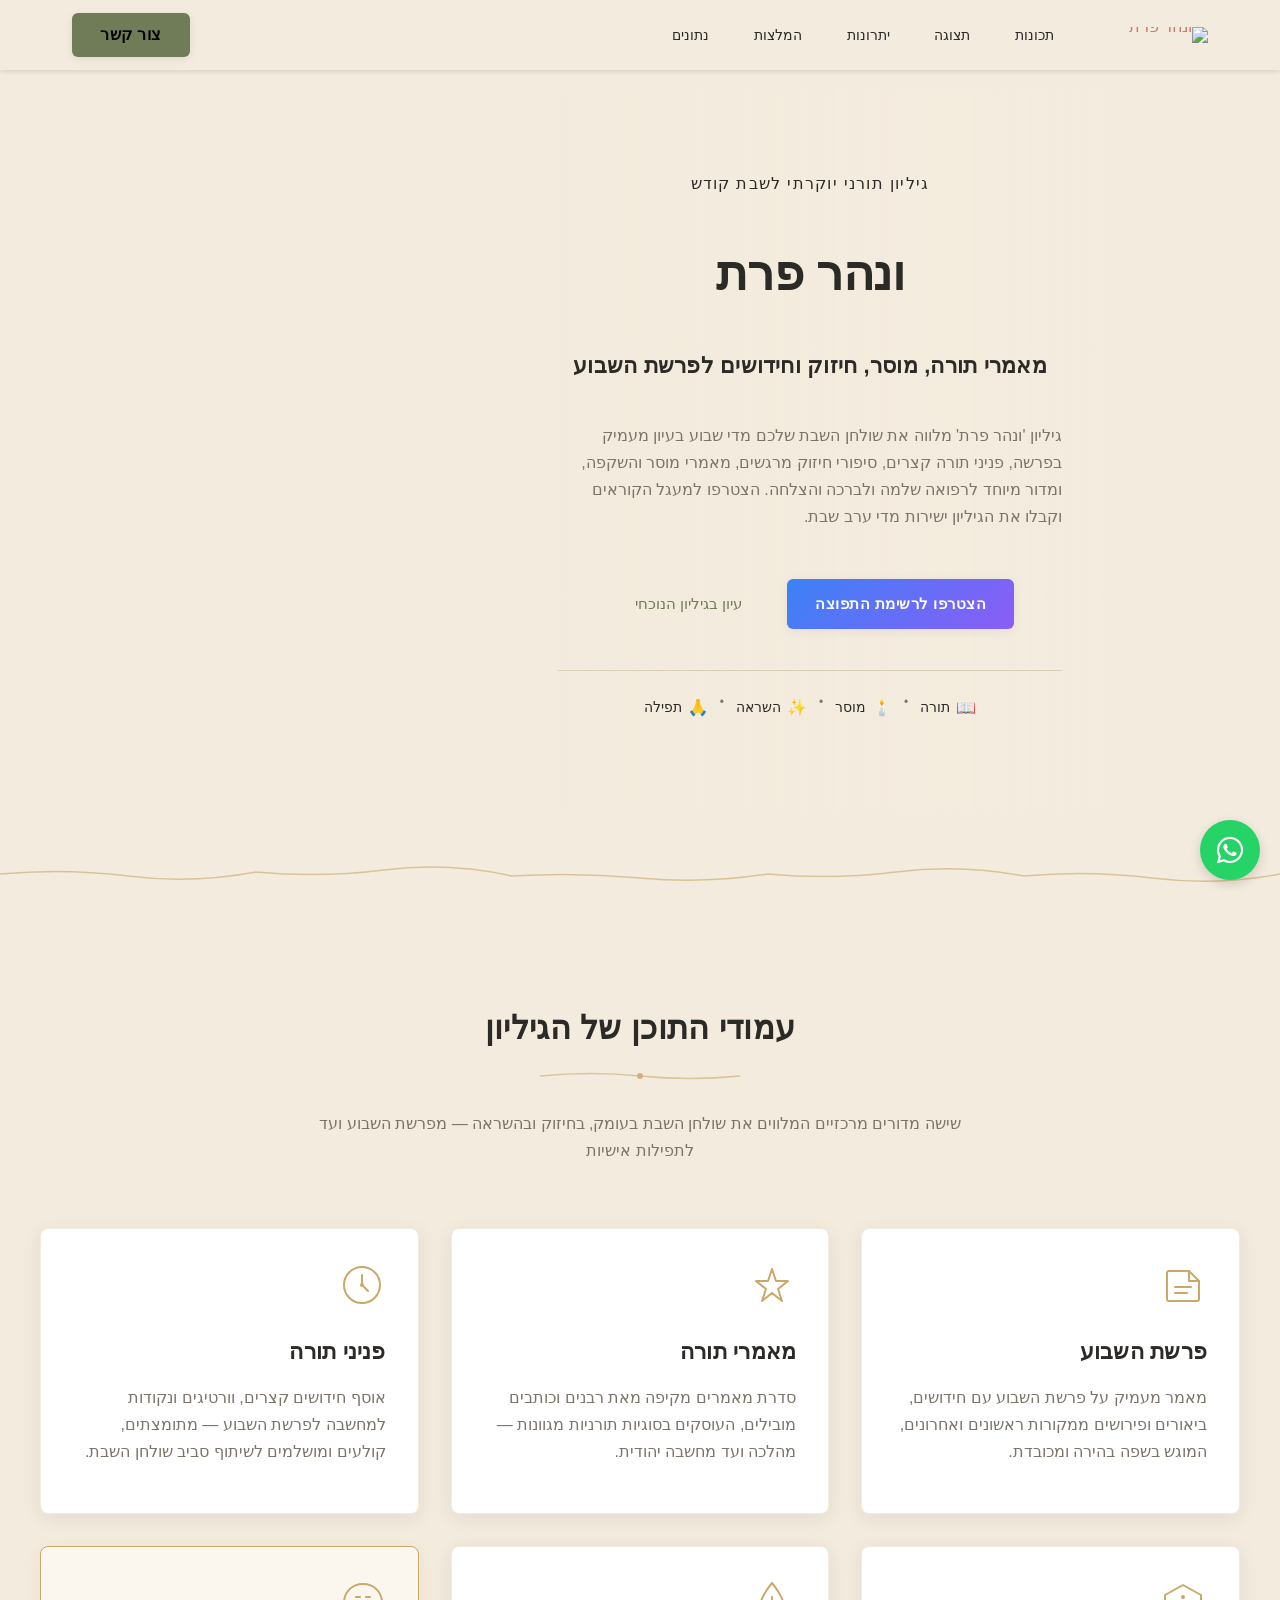
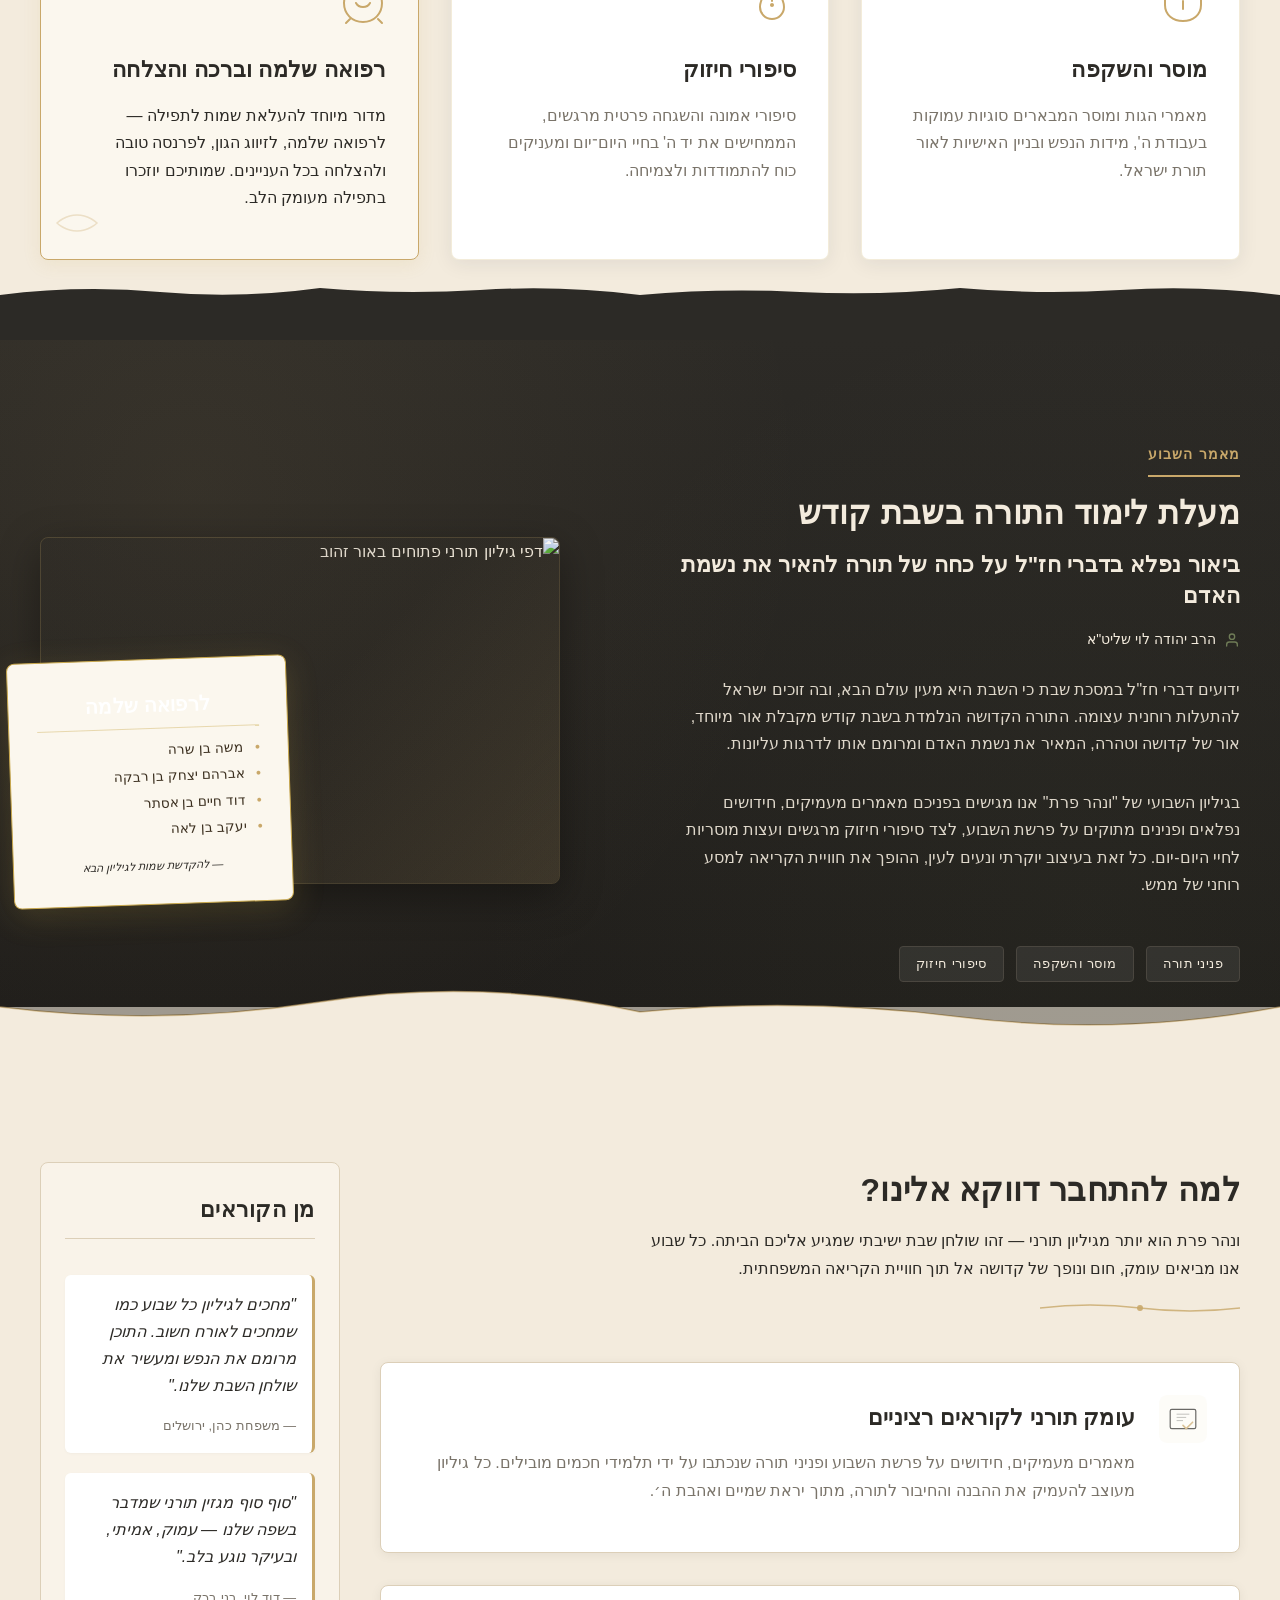
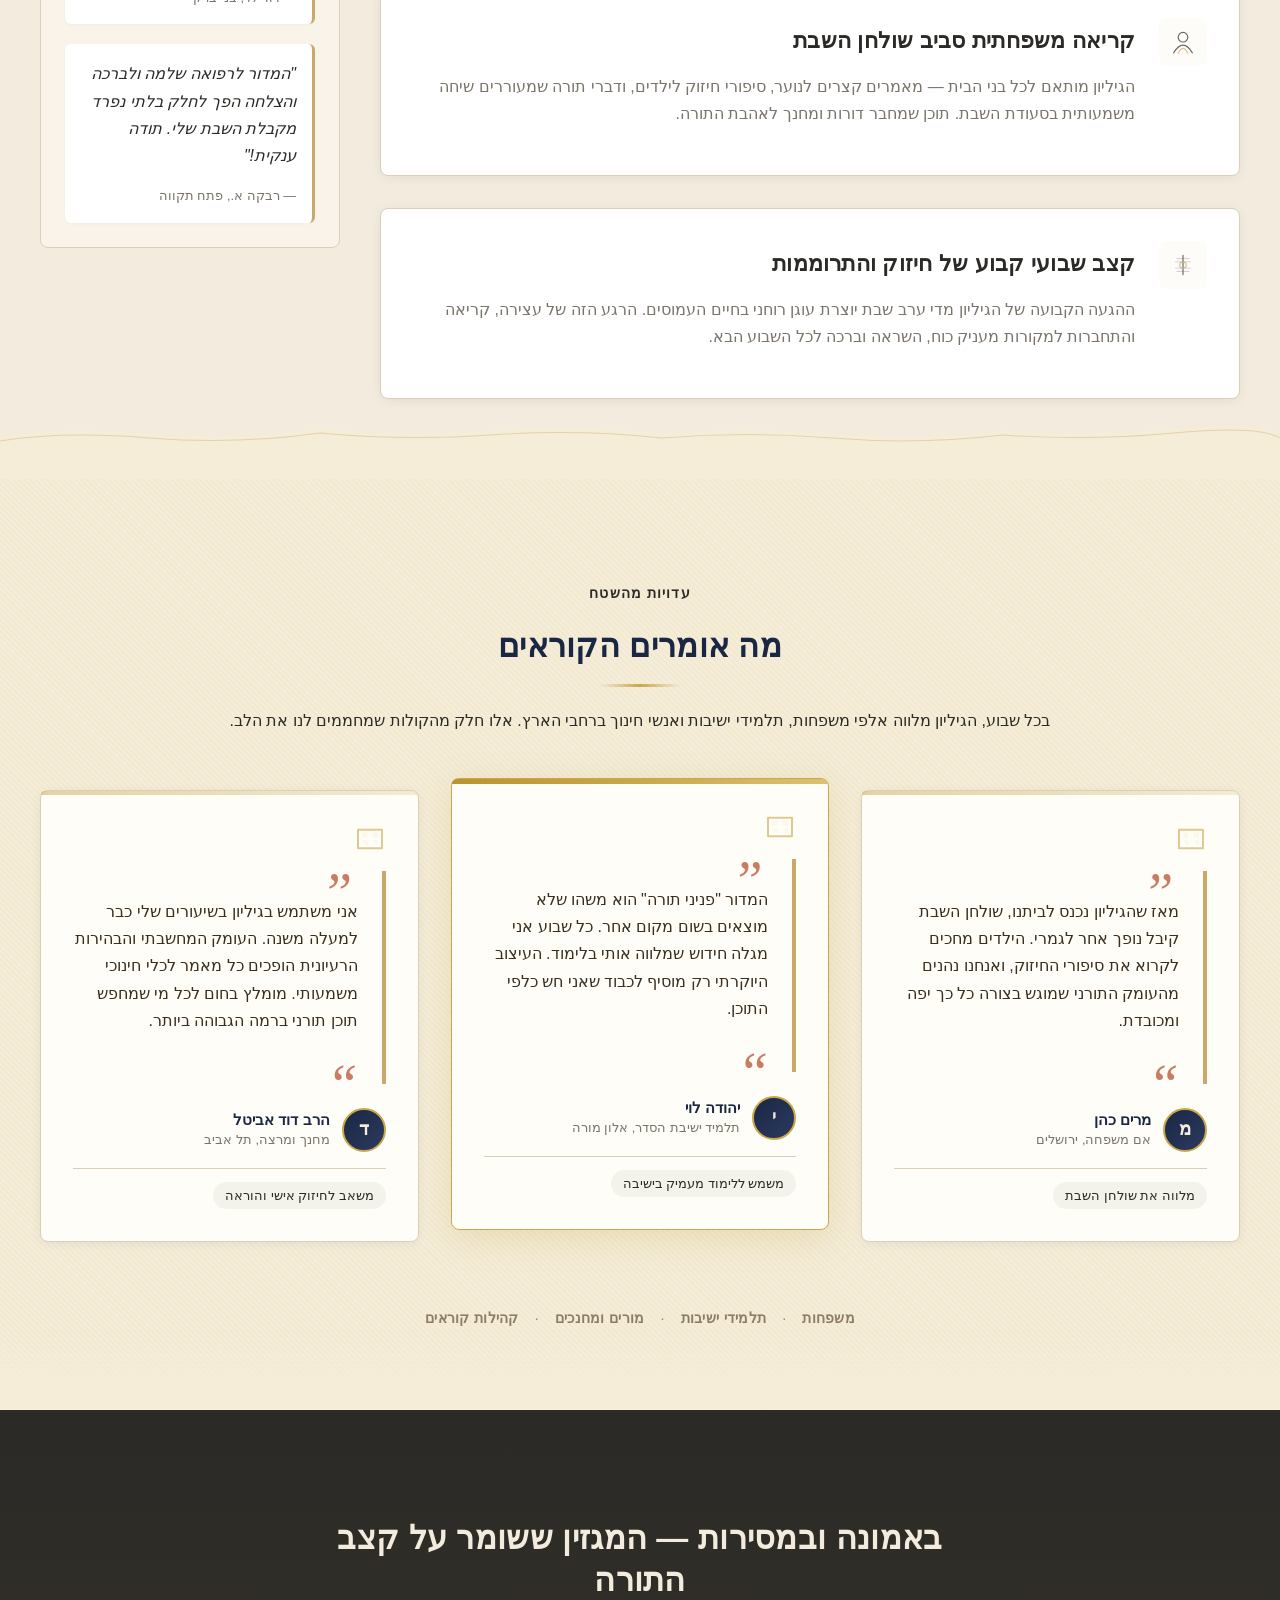
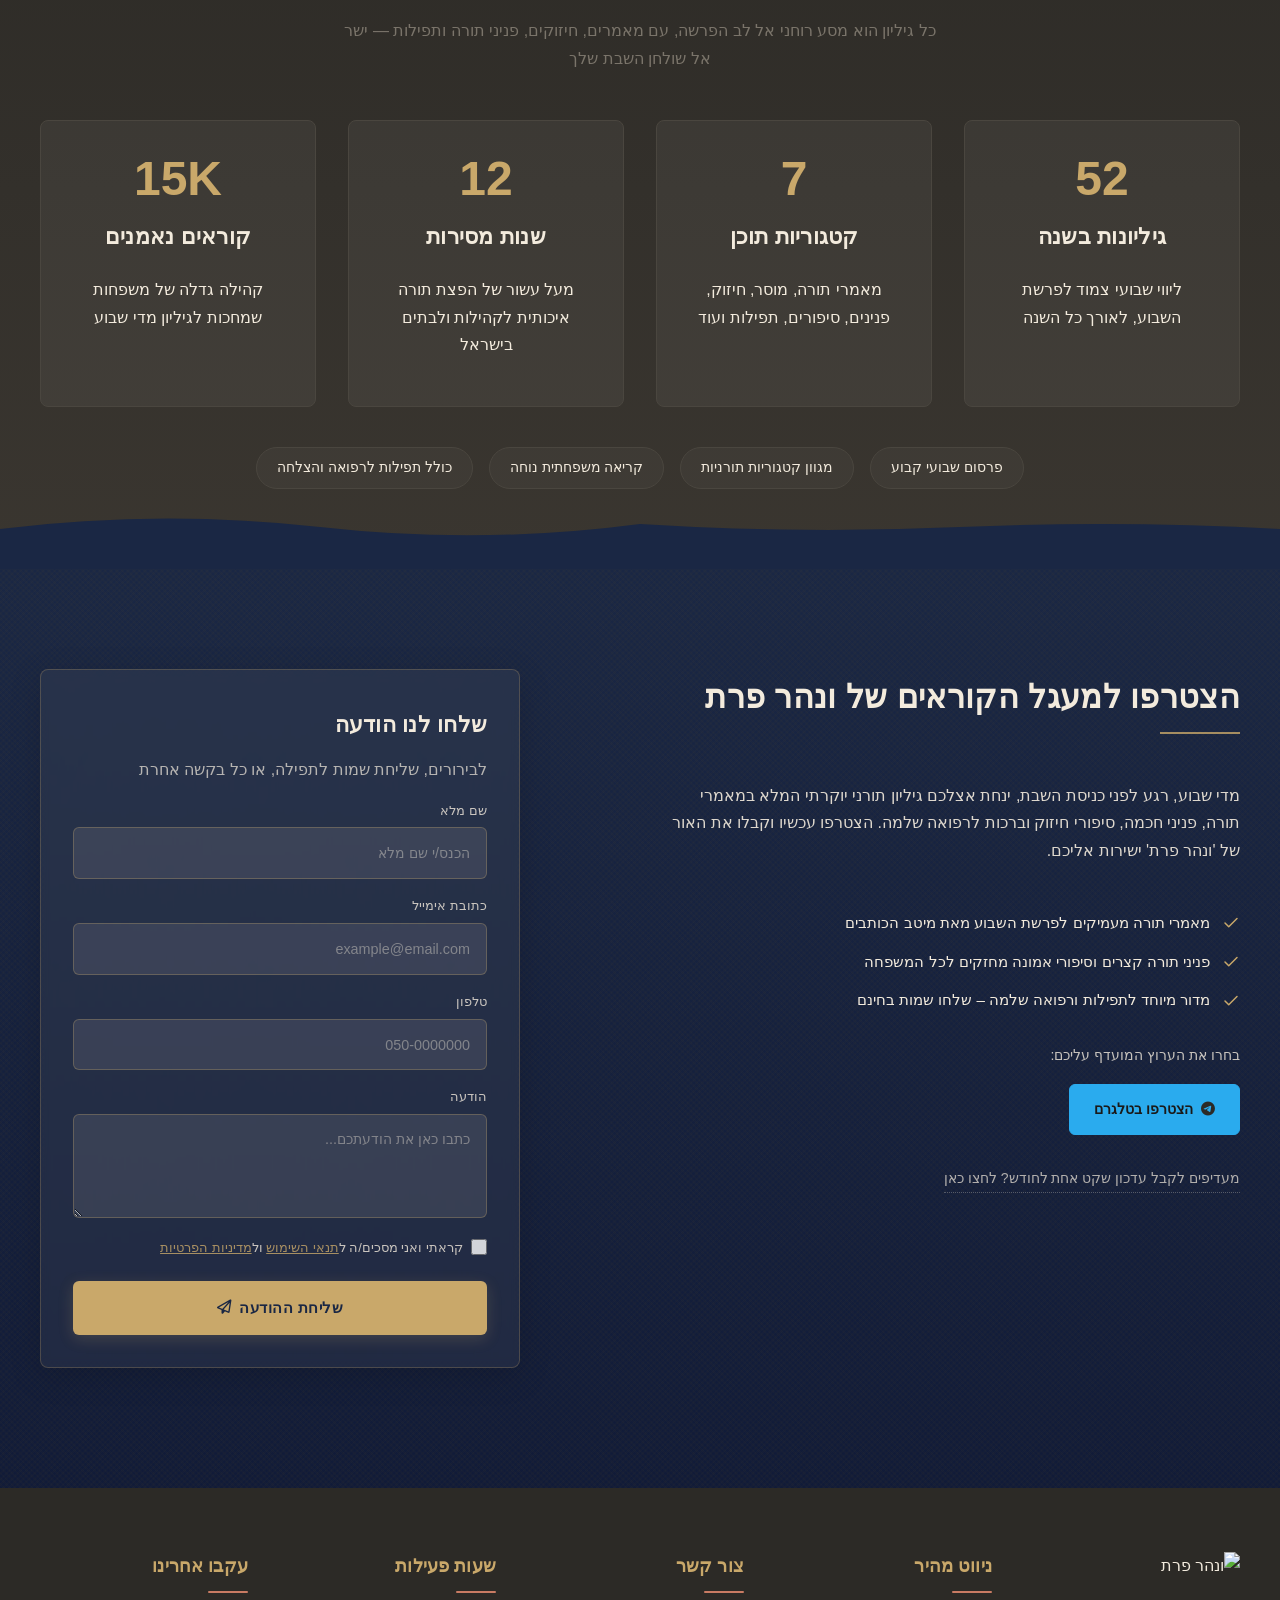
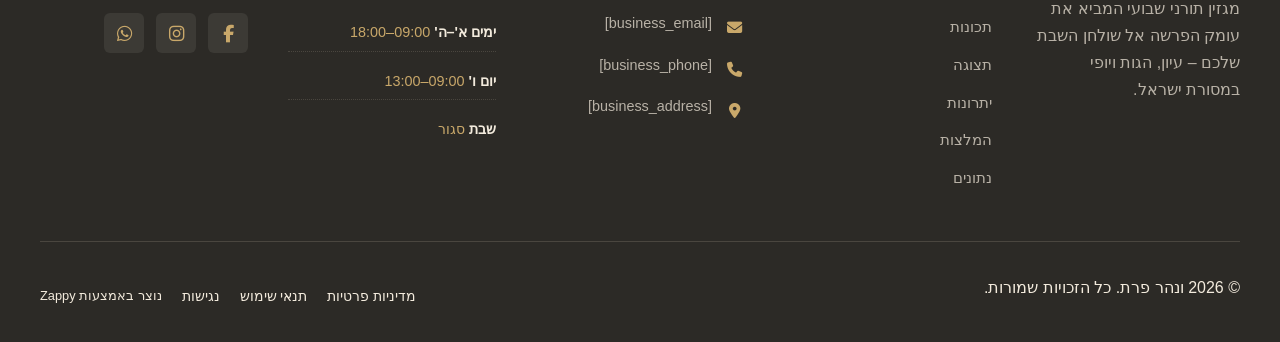
==== commit d2ab8cae: "Incremental sync: 1 page(s) — content_alignment" ====
--- a/public/index.html
+++ b/public/index.html
@@ -1 +1 @@
-<!doctype html><html dir="rtl" lang="he"><head><meta charset="UTF-8"><meta content="width=device-width,initial-scale=1" name="viewport"><meta content="index, follow" name="robots"><title>גלו פניני תורה וסיפורי חיזוק — ונהר פרת</title><meta content="היכנסו לעולם של קדושה ויוקרה עם גיליון תורני שבועי מעוצב. מאמרי תורה לשבת, סיפורי חיזוק מרגשים ותובנות מוסריות שמעוררות את הנשמה. הורידו עכשיו והתחברו לאור." name="description"><meta content="סיפורי חיזוק, פניני תורה, מאמרי תורה לשבת, גיליון תורני שבועי להורדה, כתב עת תורני יוקרתי" name="keywords"><link href="/assets/favicon.ico" rel="icon" type="image/x-icon"><link href="/assets/favicon-16x16.png" rel="icon" type="image/png" sizes="16x16"><link href="/assets/favicon-32x32.png" rel="icon" type="image/png" sizes="32x32"><link href="/assets/favicon-48x48.png" rel="icon" type="image/png" sizes="48x48"><link href="/assets/favicon-192x192.png" rel="icon" type="image/png" sizes="192x192"><link href="/assets/favicon-512x512.png" rel="icon" type="image/png" sizes="512x512"><link href="/assets/apple-touch-icon.png" rel="apple-touch-icon"><script>!function(){"use strict";var t="439e587a-eebc-4e69-9875-d3e90a36b9d6",e="https://api.zappy5.com/api/analytics/track",a=18e5,n=2592e6,o=!0,i=!0,r=!0;var s=function(){var e="zappy_visitor_"+t,a=null;try{if(a=localStorage.getItem(e)){var o=JSON.parse(a),i=Date.now();if(i-o.created<n)return o.lastSeen=i,localStorage.setItem(e,JSON.stringify(o)),o.id}}catch(t){console.warn("Zappy Analytics: LocalStorage not available")}var r="zv_"+Date.now()+"_"+Math.random().toString(36).substr(2,9);try{localStorage.setItem(e,JSON.stringify({id:r,created:Date.now(),lastSeen:Date.now()}))}catch(t){}return r}(),c=function(){var e="zappy_session_"+t,n=null;try{if(n=sessionStorage.getItem(e)){var o=JSON.parse(n),i=Date.now();if(i-o.timestamp<a)return o.timestamp=i,sessionStorage.setItem(e,JSON.stringify(o)),o.id}}catch(t){console.warn("Zappy Analytics: SessionStorage not available")}var r="zs_"+Date.now()+"_"+Math.random().toString(36).substr(2,9);try{sessionStorage.setItem(e,JSON.stringify({id:r,timestamp:Date.now()}))}catch(t){}return r}();function l(a,n){n=n||{};var o={website_id:t,event_type:a,page_path:window.location.pathname,referrer:document.referrer||"direct",visitor_id:s,session_id:c,metadata:n};if(navigator.sendBeacon){var i=new Blob([JSON.stringify(o)],{type:"application/json"});navigator.sendBeacon(e,i)}else fetch(e,{method:"POST",headers:{"Content-Type":"application/json"},body:JSON.stringify(o),keepalive:!0}).catch(function(t){console.warn("Zappy Analytics: Failed to track event",t)})}o&&l("pageview",{title:document.title,url:window.location.href}),i&&document.addEventListener("click",function(t){var e=t.target;if("BUTTON"===e.tagName||e.closest("button")){var a="BUTTON"===e.tagName?e:e.closest("button");l("click",{element:"button",text:a.textContent.trim().substring(0,100),id:a.id||null,class:a.className||null})}else if("A"===e.tagName||e.closest("a")){var n="A"===e.tagName?e:e.closest("a");l("navigation",{element:"link",text:n.textContent.trim().substring(0,100),href:n.href,external:n.hostname!==window.location.hostname})}},!0),r&&document.addEventListener("submit",function(t){var e=t.target;l("form_submit",{form_id:e.id||null,form_name:e.name||null,form_action:e.action||null,form_method:e.method||"GET"})},!0);var d=Date.now();window.addEventListener("beforeunload",function(){l("page_unload",{time_on_page:Math.floor((Date.now()-d)/1e3),page_path:window.location.pathname})}),window.zappyAnalytics={track:l,getVisitorId:function(){return s},getSessionId:function(){return c}}}()</script><meta content="גלו פניני תורה וסיפורי חיזוק — ונהר פרת" property="og:title"><meta content="היכנסו לעולם של קדושה ויוקרה עם גיליון תורני שבועי מעוצב. מאמרי תורה לשבת, סיפורי חיזוק מרגשים ותובנות מוסריות שמעוררות את הנשמה. הורידו עכשיו והתחברו לאור." property="og:description"><meta content="summary_large_image" name="twitter:card"><meta content="גלו פניני תורה וסיפורי חיזוק — ונהר פרת" name="twitter:title"><meta content="היכנסו לעולם של קדושה ויוקרה עם גיליון תורני שבועי מעוצב. מאמרי תורה לשבת, סיפורי חיזוק מרגשים ותובנות מוסריות שמעוררות את הנשמה. הורידו עכשיו והתחברו לאור." name="twitter:description"><meta content="website" property="og:type"><meta content="he_IL" property="og:locale"><link href="https://cdnjs.cloudflare.com/ajax/libs/font-awesome/6.4.0/css/all.min.css" rel="stylesheet"><style>.skip-link{position:absolute;top:0;left:0;transform:translateY(-200%);padding:12px 18px;background:var(--bg-dark,#1a1a1a);color:var(--text-light,#fff);font-weight:600;border-radius:0 0 8px 0;z-index:10000}.skip-link:focus{transform:none;outline:2px solid var(--ring,#fff);outline-offset:2px}:focus-visible{outline:2px solid var(--ring,currentColor);outline-offset:3px}</style><link href="/assets/favicon.ico" rel="icon" type="image/x-icon"><link href="/assets/favicon-16x16.png" rel="icon" type="image/png" sizes="16x16"><link href="/assets/favicon-32x32.png" rel="icon" type="image/png" sizes="32x32"><link href="/assets/favicon-48x48.png" rel="icon" type="image/png" sizes="48x48"><link href="/assets/favicon-192x192.png" rel="icon" type="image/png" sizes="192x192"><link href="/assets/favicon-512x512.png" rel="icon" type="image/png" sizes="512x512"><link href="/assets/apple-touch-icon.png" rel="apple-touch-icon"><link href="https://cdn.jsdelivr.net/npm/vanilla-cookieconsent@3/dist/cookieconsent.css" rel="stylesheet"><script src="https://cdn.jsdelivr.net/npm/vanilla-cookieconsent@3/dist/cookieconsent.umd.js"></script><script src="https://cdn.jsdelivr.net/gh/mickidum/acc_toolbar/acctoolbar/acctoolbar.min.js"></script><link href="/styles.css" rel="stylesheet"><script>window.ZAPPY_WEBSITE_ID="439e587a-eebc-4e69-9875-d3e90a36b9d6",window.ZAPPY_API_BASE="https://api.zappy5.com"</script><style id="zappy-dropdown-submenu-styles">#navMenu li:has(.sub-menu),.nav-menu li:has(.sub-menu),.navbar li:has(.sub-menu),nav li:has(.sub-menu){position:relative}#navMenu .sub-menu,.nav-menu .sub-menu,.navbar .sub-menu,nav .sub-menu{display:block!important;position:absolute!important;top:100%;left:0;min-width:220px;background:#fff;border-radius:8px;box-shadow:0 8px 25px rgba(0,0,0,.15);padding:8px 0;opacity:0;visibility:hidden;transform:translateY(10px);transition:all .3s ease;z-index:1000;list-style:none;pointer-events:none}#navMenu li:hover>.sub-menu,.nav-menu li:hover>.sub-menu,.navbar li:hover>.sub-menu,nav li:hover>.sub-menu{opacity:1!important;visibility:visible!important;transform:translateY(0)!important;pointer-events:auto!important}.sub-menu li{list-style:none;margin:0;padding:0}.sub-menu a{display:block!important;padding:10px 16px!important;color:var(--text-dark,#333)!important;font-weight:500;text-decoration:none;white-space:nowrap;transition:background-color .2s}.sub-menu .zappy-nav-child>a{padding-left:28px!important;font-size:.9em!important;opacity:.85!important}[dir=rtl] .sub-menu .zappy-nav-child>a,html[lang=ar] .sub-menu .zappy-nav-child>a,html[lang=he] .sub-menu .zappy-nav-child>a{padding-left:10px!important;padding-right:28px!important}.sub-menu .zappy-nav-parent>a{font-weight:600!important}.sub-menu a:hover{background-color:#f5f5f5}[dir=rtl] .nav-menu .sub-menu,[dir=rtl] .navbar .sub-menu,[dir=rtl] nav .sub-menu,html[lang=ar] .nav-menu .sub-menu,html[lang=ar] .navbar .sub-menu,html[lang=ar] nav .sub-menu,html[lang=he] .nav-menu .sub-menu,html[lang=he] .navbar .sub-menu,html[lang=he] nav .sub-menu{left:auto!important;right:0!important}.sub-menu:empty,.sub-menu:not(:has(li)):not(:has(> a)),.sub-menu:not(:has(li:not(.zappy-hidden-menu-item))):not(:has(> a)){display:none!important;opacity:0!important;visibility:hidden!important;pointer-events:none!important}li:has(.menu-group-title):hover>.sub-menu{opacity:1!important;visibility:visible!important;transform:translateY(0)!important;pointer-events:auto!important}#navMenu>li>.menu-group-title,.nav-menu>li>.menu-group-title{display:inline-block;padding:.5rem 1rem;cursor:default;user-select:none}@media (max-width:768px){#navMenu .sub-menu,.nav-menu .sub-menu,.navbar .sub-menu,nav .sub-menu{position:static!important;transform:none!important;box-shadow:none!important;background:0 0!important;max-height:0;overflow:hidden;opacity:0;visibility:hidden;transition:max-height .3s ease,opacity .3s ease;padding:0!important;border-radius:0!important}#navMenu .sub-menu.mobile-expanded,.nav-menu .sub-menu.mobile-expanded,.navbar .sub-menu.mobile-expanded{max-height:none!important;overflow-y:visible!important;opacity:1!important;visibility:visible!important;padding:8px 0 8px 16px!important}[dir=rtl] .sub-menu.mobile-expanded,html[lang=he] .sub-menu.mobile-expanded{padding:8px 16px 8px 0!important}#navMenu li:hover>.sub-menu,.nav-menu li:hover>.sub-menu,.navbar li:hover>.sub-menu,nav li:hover>.sub-menu{opacity:0;visibility:hidden;pointer-events:none}#navMenu li>.sub-menu.mobile-expanded,.nav-menu li>.sub-menu.mobile-expanded,.navbar li>.sub-menu.mobile-expanded,nav li>.sub-menu.mobile-expanded{opacity:1!important;visibility:visible!important;pointer-events:auto!important}#navMenu li:has(.sub-menu),.nav-menu li:has(.sub-menu),.navbar li:has(.sub-menu),nav li:has(.sub-menu){display:flex!important;flex-wrap:wrap!important;align-items:center!important;position:relative!important;min-height:44px!important}#navMenu li:has(.sub-menu)>a,.nav-menu li:has(.sub-menu)>a,.navbar li:has(.sub-menu)>a,nav li:has(.sub-menu)>a{flex:1!important;min-width:0!important}#navMenu li:has(.sub-menu)>.menu-group-title,.nav-menu li:has(.sub-menu)>.menu-group-title,.navbar li:has(.sub-menu)>.menu-group-title,nav li:has(.sub-menu)>.menu-group-title{flex:1!important;min-width:0!important;padding:0!important;line-height:inherit!important}#navMenu li:has(.sub-menu)>.sub-menu,.nav-menu li:has(.sub-menu)>.sub-menu,.navbar li:has(.sub-menu)>.sub-menu,nav li:has(.sub-menu)>.sub-menu{flex-basis:100%!important;width:100%!important}#navMenu li:has(.sub-menu)>a [class*=arrow],#navMenu li:has(.sub-menu)>a [class*=chevron],.nav-menu li:has(.sub-menu)>a .fa-angle-down,.nav-menu li:has(.sub-menu)>a .fa-chevron-down,.nav-menu li:has(.sub-menu)>a [class*=arrow],.nav-menu li:has(.sub-menu)>a [class*=chevron],nav li:has(.sub-menu)>a [class*=arrow],nav li:has(.sub-menu)>a [class*=chevron]{display:none!important;visibility:hidden!important}.mobile-submenu-toggle{display:flex!important;align-items:center!important;justify-content:center!important;width:44px!important;height:auto!important;background:0 0!important;border:none!important;cursor:pointer!important;color:var(--text-dark)!important;position:static!important;flex-shrink:0!important;align-self:stretch!important;z-index:2!important;padding:0!important;margin:0!important}.mobile-submenu-toggle::after{content:''!important;width:0!important;height:0!important;border-left:6px solid transparent!important;border-right:6px solid transparent!important;border-top:7px solid currentColor!important;transition:transform .3s ease!important}.mobile-submenu-toggle.expanded::after{transform:rotate(180deg)!important}.sub-menu a{padding:10px 0!important;display:block!important;color:var(--text-dark)!important;white-space:normal!important}.sub-menu .zappy-nav-child>a{padding-left:28px!important;font-size:.9em!important;opacity:.85!important}[dir=rtl] .sub-menu .zappy-nav-child>a,html[lang=ar] .sub-menu .zappy-nav-child>a,html[lang=he] .sub-menu .zappy-nav-child>a{padding-left:0!important;padding-right:28px!important}.sub-menu .zappy-nav-parent>a{font-weight:600!important}#navMenu.active,.nav-menu.active{max-width:100vw!important;overflow-x:hidden!important;box-sizing:border-box!important}.navbar .sub-menu li a,.zappy-products-dropdown .sub-menu a,nav.navbar .sub-menu li a{color:var(--text-dark)!important}}@media (min-width:769px){.mobile-submenu-toggle{display:none!important}}</style><style id="zappy-widget-visibility">html[dir=rtl] .whatsapp-float{right:20px!important;left:auto!important}html:not([dir]) .whatsapp-float,html[dir=ltr] .whatsapp-float{left:20px!important;right:auto!important}html[dir=rtl] #mic-access-tool-general-button,html[dir=rtl] #mic-init-access-tool #mic-access-tool-general-button,html[dir=rtl] #mic-init-access-tool .mic-access-tool-general-button,html[dir=rtl] ._access-icon,html[dir=rtl] .mic-access-tool-general-button{left:20px!important;right:auto!important}html:not([dir]) #mic-access-tool-general-button,html:not([dir]) #mic-init-access-tool #mic-access-tool-general-button,html:not([dir]) #mic-init-access-tool .mic-access-tool-general-button,html:not([dir]) ._access-icon,html:not([dir]) .mic-access-tool-general-button,html[dir=ltr] #mic-access-tool-general-button,html[dir=ltr] #mic-init-access-tool #mic-access-tool-general-button,html[dir=ltr] #mic-init-access-tool .mic-access-tool-general-button,html[dir=ltr] ._access-icon,html[dir=ltr] .mic-access-tool-general-button{right:20px!important;left:auto!important}@media (max-width:768px){.whatsapp-float{display:flex!important}}@media (min-width:769px){.whatsapp-float{display:flex!important}}@media (max-width:768px){#mic-access-tool-general-button,#mic-init-access-tool #mic-access-tool-general-button,#mic-init-access-tool .mic-access-tool-general-button,._access-icon,.mic-access-tool-general-button{display:flex!important;visibility:visible!important;opacity:1!important;pointer-events:auto!important}#mic-access-tool-box.opened-mic-access-tool,#mic-init-access-tool #mic-access-tool-box.opened-mic-access-tool,.mic-access-tool-box.opened-mic-access-tool{visibility:visible!important;opacity:1!important;pointer-events:auto!important}}@media (min-width:769px){#mic-access-tool-general-button,#mic-init-access-tool #mic-access-tool-general-button,#mic-init-access-tool .mic-access-tool-general-button,._access-icon,.mic-access-tool-general-button{display:flex!important;visibility:visible!important;opacity:1!important;pointer-events:auto!important}#mic-access-tool-box.opened-mic-access-tool,#mic-init-access-tool #mic-access-tool-box.opened-mic-access-tool,.mic-access-tool-box.opened-mic-access-tool{visibility:visible!important;opacity:1!important;pointer-events:auto!important}}</style></head><body><a href="#main" class="skip-link">דלג לתוכן הראשי</a><nav class="navbar" dir="rtl"><button class="mobile-toggle" aria-label="Menu" id="mobileToggle"><svg viewBox="0 0 24 24" fill="none" class="hamburger-icon" height="24" width="24"><path d="M3 12h18M3 6h18M3 18h18" stroke="currentColor" stroke-width="2" stroke-linecap="round"></path></svg> <svg viewBox="0 0 24 24" fill="none" class="close-icon" height="24" width="24" style="display:none"><path d="M18 6L6 18M6 6l12 12" stroke="currentColor" stroke-width="2" stroke-linecap="round"></path></svg></button> <button class="phone-header-btn" aria-label="Call" data-phone="[business_phone]"><svg viewBox="0 0 24 24" fill="currentColor" width="20" height="20"><path d="M22 16.92v3a2 2 0 0 1-2.18 2 19.79 19.79 0 0 1-8.63-3.07 19.5 19.5 0 0 1-6-6 19.79 19.79 0 0 1-3.07-8.67A2 2 0 0 1 4.11 2h3a2 2 0 0 1 2 1.72 12.84 12.84 0 0 0 .7 2.81 2 2 0 0 1-.45 2.11L8.09 9.91a16 16 0 0 0 6 6l1.27-1.27a2 2 0 0 1 2.11-.45 12.84 12.84 0 0 0 2.81.7A2 2 0 0 1 22 16.92z"></path></svg></button><div class="nav-container"><div class="nav-right-group"><div class="nav-brand"><a href="/" class="logo-link"><img alt="ונהר פרת" src="/assets/site---------image-1.webp" class="logo"></a></div><ul class="nav-menu" id="navMenu"><li><a href="#features">תכונות</a></li><li><a href="#showcase">תצוגה</a></li><li><a href="#benefits">יתרונות</a></li><li><a href="#testimonials">המלצות</a></li><li><a href="#stats">נתונים</a></li><li class="mobile-contact-link nav-cta-mobile-item"><a href="#cta" class="nav-cta-btn">צור קשר</a></li></ul></div><div class="nav-cta-container"><a href="#cta" class="nav-cta-btn">צור קשר</a></div></div></nav><script>window.addEventListener("load",function(){const e=document.querySelector(".navbar, nav, header");if(!e)return void console.log("[Navbar] Navbar element not found");let t=document.getElementById("mobileToggle")||document.querySelector(".mobile-toggle")||document.querySelector(".hamburger")||document.querySelector(".hamburger-menu")||document.querySelector(".menu-toggle")||document.querySelector(".burger-menu")||document.querySelector('[aria-label="Menu"]')||document.querySelector('[aria-label="תפריט"]');const o=document.querySelector(".phone-header-btn"),n=window.getComputedStyle(e);let r=n.backgroundColor;if(console.log("[Navbar] Initial navbar background:",r),"transparent"===r||"rgba(0, 0, 0, 0)"===r||r.startsWith("rgba")&&r.includes(", 0)")){const e=n.backgroundImage;if(e&&"none"!==e)console.log("[Navbar] Navbar has background image/gradient, using dark text"),r="rgb(240, 240, 240)";else{const e=window.getComputedStyle(document.body).backgroundColor;console.log("[Navbar] Navbar transparent, using body background:",e),r=e}}const a=r.match(/\d+/g);if(a&&a.length>=3){const e=(.299*parseInt(a[0])+.587*parseInt(a[1])+.114*parseInt(a[2]))/255;console.log("[Navbar] Mobile button colors preserved from Claude CSS (luminance:",e.toFixed(2)+")");const n=document.createElement("style");n.id="zappy-mobile-nav-fix";document.documentElement.lang;document.documentElement.dir,n.textContent='\n        /* Hide mobile buttons on desktop, show only on mobile */\n        @media (min-width: 769px) {\n          .mobile-toggle,\n          .phone-header-btn {\n            display: none !important;\n          }\n        }\n        \n        /* Show and position mobile buttons correctly on mobile */\n        @media (max-width: 768px) {\n          .navbar,\n          nav.navbar {\n            min-height: 70px !important;\n          }\n\n          .mobile-toggle,\n          .phone-header-btn {\n            position: absolute !important;\n            top: 0 !important;\n            bottom: 0 !important;\n            margin-top: auto !important;\n            margin-bottom: auto !important;\n            transform: none !important;\n            z-index: 1001 !important;\n            display: flex !important;\n            align-items: center !important;\n            justify-content: center !important;\n            width: 36px !important;\n            height: 36px !important;\n            border-radius: 50% !important;\n            border: none !important;\n            cursor: pointer !important;\n            padding: 6px !important;\n            background: none !important;\n            color: var(--nav-text, var(--text-dark)) !important;\n            touch-action: manipulation !important;\n            -webkit-tap-highlight-color: transparent !important;\n          }\n\n          html[data-zappy-site-type="ecommerce"] .phone-header-btn,\n          body[data-zappy-site-type="ecommerce"] .phone-header-btn,\n          html[data-zappy-site-type="ecommerce"] header .phone-header-btn,\n          html[data-zappy-site-type="ecommerce"] nav .phone-header-btn {\n            display: none !important;\n            visibility: hidden !important;\n            width: 0 !important;\n            height: 0 !important;\n            min-width: 0 !important;\n            overflow: hidden !important;\n          }\n          \n          /* LTR positioning (default): hamburger LEFT, phone RIGHT */\n          html:not([dir="rtl"]):not([lang="he"]):not([lang="ar"]) .mobile-toggle,\n          html[dir="ltr"] .mobile-toggle {\n            left: 12px !important;\n            right: auto !important;\n          }\n          html:not([dir="rtl"]):not([lang="he"]):not([lang="ar"]) .phone-header-btn,\n          html[dir="ltr"] .phone-header-btn {\n            right: 12px !important;\n            left: auto !important;\n          }\n          \n          /* RTL positioning: hamburger RIGHT, phone LEFT */\n          html[dir="rtl"] .mobile-toggle,\n          html[lang="he"] .mobile-toggle,\n          html[lang="ar"] .mobile-toggle {\n            right: 12px !important;\n            left: auto !important;\n          }\n          html[dir="rtl"] .phone-header-btn,\n          html[lang="he"] .phone-header-btn,\n          html[lang="ar"] .phone-header-btn {\n            left: 12px !important;\n            right: auto !important;\n          }\n          \n          /* CRITICAL: Ensure nav-container has min-height on mobile */\n          /* All children are positioned absolutely/fixed on mobile, so height:auto collapses to 0 */\n          .nav-container {\n            min-height: 70px !important;\n            position: relative !important;\n          }\n          \n          /* Ensure SVG icons are properly sized and inherit color */\n          .mobile-toggle svg,\n          .phone-header-btn svg {\n            width: 24px !important;\n            height: 24px !important;\n            /* Don\'t force display - let JavaScript control hamburger/close toggle */\n          }\n          \n          /* Reset nav-cta-container on mobile - remove desktop box-shadow/padding */\n          /* that creates a visible ghost box when CTA button is hidden */\n          .nav-cta-container {\n            box-shadow: none !important;\n            padding: 0 !important;\n          }\n          \n          /* Hide nav-cta-container entirely on mobile when there\'s no lang-switcher */\n          /* (only the CTA button is inside, and it\'s hidden on mobile) */\n          .nav-cta-container:not(:has(.lang-switcher)) {\n            display: none !important;\n          }\n          \n          /* CRITICAL: Prevent hero image fade gradient from bleeding over headline text */\n          /* The .image-fade-gradient has bottom: -30px (extends below parent) */\n          /* On mobile stacked layout, this overlaps the h1 text below the image */\n          .hero-image-column {\n            overflow: hidden !important;\n          }\n          .image-fade-gradient {\n            bottom: 0 !important;\n          }\n          \n          /* Hide desktop language switcher on mobile - hamburger menu handles it */\n          /* High specificity to override stored CSS */\n          .lang-switcher,\n          .nav-cta-container .lang-switcher,\n          .nav-container .lang-switcher,\n          .navbar .lang-switcher,\n          .navbar .nav-cta-container .lang-switcher {\n            display: none !important;\n          }\n        }\n      ';const r=document.getElementById("zappy-mobile-nav-fix");r&&r.remove(),document.head.appendChild(n),console.log("[Navbar] Critical CSS injected for mobile nav positioning");const i=window.innerWidth<=768;if(t){const e=t.querySelector(".hamburger-icon"),o=t.querySelector(".close-icon");e&&(e.style.setProperty("width","24px","important"),e.style.setProperty("height","24px","important"),e.style.setProperty("display","block","important")),o&&(o.style.setProperty("width","24px","important"),o.style.setProperty("height","24px","important"),o.style.setProperty("display","none","important")),i?(t.style.setProperty("position","absolute","important"),t.style.setProperty("top","0","important"),t.style.setProperty("bottom","0","important"),t.style.setProperty("margin-top","auto","important"),t.style.setProperty("margin-bottom","auto","important"),t.style.setProperty("transform","none","important"),t.style.setProperty("z-index","1001","important"),t.style.removeProperty("left"),t.style.removeProperty("right"),console.log("[Navbar] Mobile toggle positioning applied (mobile viewport)")):(t.style.removeProperty("position"),t.style.removeProperty("top"),t.style.removeProperty("transform"),t.style.removeProperty("z-index"),t.style.removeProperty("left"),t.style.removeProperty("right"),console.log("[Navbar] Desktop viewport - cleared mobile toggle inline positioning"))}if(o){const e=o.querySelector("svg");e&&(e.style.width="24px",e.style.height="24px",e.setAttribute("width","24"),e.setAttribute("height","24")),i?(o.style.setProperty("position","absolute","important"),o.style.setProperty("top","0","important"),o.style.setProperty("bottom","0","important"),o.style.setProperty("margin-top","auto","important"),o.style.setProperty("margin-bottom","auto","important"),o.style.setProperty("transform","none","important"),o.style.setProperty("z-index","1001","important"),o.style.removeProperty("left"),o.style.removeProperty("right"),console.log("[Navbar] Phone button positioning applied (mobile viewport)")):(o.style.removeProperty("position"),o.style.removeProperty("top"),o.style.removeProperty("transform"),o.style.removeProperty("z-index"),o.style.removeProperty("left"),o.style.removeProperty("right"),console.log("[Navbar] Desktop viewport - cleared phone button inline positioning"))}}else console.log("[Navbar] Could not parse background color:",r);t=document.getElementById("mobileToggle")||document.querySelector(".mobile-toggle")||document.querySelector(".hamburger")||document.querySelector(".hamburger-menu")||document.querySelector(".menu-toggle")||document.querySelector(".burger-menu")||document.querySelector('[aria-label="Menu"]')||document.querySelector('[aria-label="תפריט"]');const i=document.getElementById("navMenu")||document.querySelector(".nav-menu")||document.querySelector(".nav-links")||document.querySelector("nav ul:not(.submenu)");if(!t||!i)return void console.log("[Navbar] Mobile toggle or menu not found:",{toggle:!!t,menu:!!i});i.id||(i.id="navMenu"),console.log("[Navbar] Initializing mobile menu...");const l=t.cloneNode(!0);t.parentNode.replaceChild(l,t);var s=0;function p(e){var t=Date.now();t-s<300||(s=t,function(e){e.preventDefault(),e.stopPropagation();const t=l.querySelector(".hamburger-icon"),o=l.querySelector(".close-icon");i.classList.contains("active")?(i.classList.remove("active"),t&&t.style.setProperty("display","block","important"),o&&o.style.setProperty("display","none","important"),document.body.style.overflow="",document.body.classList.remove("menu-open"),console.log("[Navbar] Menu closed")):(i.classList.add("active"),t&&t.style.setProperty("display","none","important"),o&&o.style.setProperty("display","block","important"),document.body.style.overflow="hidden",document.body.classList.add("menu-open"),console.log("[Navbar] Menu opened"))}(e))}l.addEventListener("click",p),l.addEventListener("touchend",p),document.addEventListener("keydown",function(e){if(("Escape"===e.key||"Esc"===e.key)&&i.classList.contains("active")){const e=l.querySelector(".hamburger-icon"),t=l.querySelector(".close-icon");i.classList.remove("active"),e&&e.style.setProperty("display","block","important"),t&&t.style.setProperty("display","none","important"),document.body.style.overflow="",document.body.classList.remove("menu-open"),console.log("[Navbar] Menu closed (Escape)")}}),i.querySelectorAll("a").forEach(function(e){e.addEventListener("click",function(){if("#"===this.getAttribute("href"))return;const e=l.querySelector(".hamburger-icon"),t=l.querySelector(".close-icon");i.classList.remove("active"),e&&e.style.setProperty("display","block","important"),t&&t.style.setProperty("display","none","important"),document.body.style.overflow="",document.body.classList.remove("menu-open"),console.log("[Navbar] Menu closed (link clicked)")})});var m=i.querySelectorAll(".dropdown-toggle");m.forEach(function(e){e.addEventListener("click",function(e){e.preventDefault(),e.stopPropagation();var t=this.closest(".nav-dropdown");t&&(t.parentNode.querySelectorAll(".nav-dropdown.open").forEach(function(e){e!==t&&e.classList.remove("open")}),t.classList.toggle("open"),console.log("[Navbar] Dropdown toggled:",t.classList.contains("open")?"open":"closed"))})}),document.addEventListener("click",function(e){e.target.closest(".nav-dropdown")||document.querySelectorAll(".nav-dropdown.open").forEach(function(e){e.classList.remove("open")})}),console.log("[Navbar] Dropdown handlers initialized for "+m.length+" dropdowns"),o&&o.addEventListener("click",function(){const e=document.querySelectorAll('a[href^="tel:"]'),t=e.length>0?e[0].getAttribute("href").replace("tel:",""):"[business_phone]";window.location.href="tel:"+t,console.log("[Navbar] Phone button clicked")}),console.log("[Navbar] Mobile menu initialized successfully")})</script><main id="main"><section class="index-hero-section" data-band-index="0" data-layout-spec="דף הבית-hero" id="hero" data-hero-treatment="fade-bleed" data-hero-type="fullscreen-scrim" style="--hero-fade-color:var(--bg-light)"><img alt="ספר תורה פתוח על שולחן שבת מואר באור נרות זהוב" src="/assets/site-index-hero-image-1.webp" class="hero-fade-img" data-context="An open Torah scroll on a warm Shabbat table, illuminated by soft golden candlelight. The parchment texture is rich and aged, with elegant Hebrew calligraphy visible. A linen tablecloth, a silver Kiddush cup, and gentle shadows create an intimate, sacred atmosphere. The photographic subject sits on the right side of the frame, with warm amber and gold tones blending naturally into the background." data-element-id="img-1782237225580-rd1spl0la" data-element-type="image" data-hero-background="true" data-hero-bg="true" data-placeholder="index-hero-image-1" fetchpriority="high" height="600" loading="eager" width="1200"><div class="hero-fade-content"><p class="hero-eyebrow" style="color:rgb(44, 42, 38) !important">גיליון תורני יוקרתי לשבת קודש</p><h1 class="display-xl">ונהר פרת</h1><h3 class="hero-subtitle">מאמרי תורה, מוסר, חיזוק וחידושים לפרשת השבוע</h3><p class="hero-description">גיליון 'ונהר פרת' מלווה את שולחן השבת שלכם מדי שבוע בעיון מעמיק בפרשה, פניני תורה קצרים, סיפורי חיזוק מרגשים, מאמרי מוסר והשקפה, ומדור מיוחד לרפואה שלמה ולברכה והצלחה. הצטרפו למעגל הקוראים וקבלו את הגיליון ישירות מדי ערב שבת.</p><div class="hero-cta-row"><a href="#benefits" class="btn btn-primary" data-element-id="btn-1782237225577-378j7as96" data-element-type="button" data-native-element="true" style="color:rgb(255, 255, 255) !important;outline:currentcolor;border-color:transparent !important;background-color:transparent !important;background-image:linear-gradient(135deg, rgb(59, 130, 246), rgb(139, 92, 246)) !important">הצטרפו לרשימת התפוצה</a> <a href="https://chrome://external-file/%D7%92%D7%99%D7%9C%D7%99%D7%95%D7%9F%20%D7%94%D7%A9%D7%91%D7%AA%20%D7%A4%D7%A8%D7%A9%D7%AA%20%D7%97%D7%95%D7%A7%D7%AA.pdf" class="btn btn-ghost" target="_blank" rel="noopener noreferrer" data-element-id="btn-1782237225577-xgc4a04t7" data-element-type="button" data-native-element="true" style="outline:currentcolor;border-color:transparent !important;color:var(--primary-color, var(--primary, #8B0000)) !important;background-color:transparent !important;background-image:none !important">עיון בגיליון הנוכחי</a></div><div class="hero-trust-line"><div class="trust-item"><span class="trust-icon" aria-hidden="true" style="color:rgb(44, 42, 38) !important">📖</span> <span style="color:rgb(44, 42, 38) !important">תורה</span></div><p class="zappy-editable"><span class="trust-divider" aria-hidden="true" style="color:rgb(44, 42, 38) !important">•</span></p><div class="trust-item"><span class="trust-icon" aria-hidden="true" style="color:rgb(44, 42, 38) !important">🕯️</span> <span style="color:rgb(44, 42, 38) !important">מוסר</span></div><p class="zappy-editable"><span class="trust-divider" aria-hidden="true" style="color:rgb(44, 42, 38) !important">•</span></p><div class="trust-item"><span class="trust-icon" aria-hidden="true" style="color:rgb(44, 42, 38) !important">✨</span> <span style="color:rgb(44, 42, 38) !important">השראה</span></div><p class="zappy-editable"><span class="trust-divider" aria-hidden="true" style="color:rgb(44, 42, 38) !important">•</span></p><div class="trust-item"><span class="trust-icon" aria-hidden="true" style="color:rgb(44, 42, 38) !important">🙏</span> <span style="color:rgb(44, 42, 38) !important">תפילה</span></div></div></div><div class="hero-divider-wrapper" aria-hidden="true" data-no-icon-edit="true"><svg viewBox="0 0 1200 60" xmlns="http://www.w3.org/2000/svg" preserveAspectRatio="none"><path d="M0,60 L0,28 Q60,22 120,30 T240,26 Q300,32 360,24 T480,30 Q540,26 600,32 T720,28 Q780,34 840,26 T960,30 Q1020,24 1080,32 T1200,28 L1200,60 Z" fill="var(--bg-light)"></path><path d="M0,34 Q60,28 120,36 T240,32 Q300,38 360,30 T480,36 Q540,32 600,38 T720,34 Q780,40 840,32 T960,36 Q1020,30 1080,38 T1200,34" stroke="var(--secondary)" stroke-width="1.5" opacity="0.6" fill="var(--bg-light)"></path></svg></div></section><section class="index-features-section" data-band-index="1" data-layout-spec="דף הבית-features" id="features" dir="rtl"><div class="index-features-section__container"><header class="index-features-section__header"><h2>עמודי התוכן של הגיליון</h2><div class="index-features-section__header-divider" aria-hidden="true"><svg viewBox="0 0 200 20" xmlns="http://www.w3.org/2000/svg" preserveAspectRatio="none"><path d="M0,10 Q50,5 100,10 T200,10" stroke="var(--secondary)" stroke-width="1.5" opacity="0.6" fill="none"></path><circle cx="100" cy="10" r="3" fill="var(--secondary)" opacity="0.8"></circle></svg></div><p>שישה מדורים מרכזיים המלווים את שולחן השבת בעומק, בחיזוק ובהשראה — מפרשת השבוע ועד לתפילות אישיות</p></header><div class="index-features-section__grid"><article class="index-features-section__card"><div class="index-features-section__card-icon"><svg viewBox="0 0 48 48" xmlns="http://www.w3.org/2000/svg" data-element-type="icon" data-icon-type="svg" fill="none"><path d="M8 12C8 10.8954 8.89543 10 10 10H30L40 20V38C40 39.1046 39.1046 40 38 40H10C8.89543 40 8 39.1046 8 38V12Z" stroke="currentColor" stroke-width="2" stroke-linecap="round" stroke-linejoin="round"></path><path d="M30 10V20H40" stroke="currentColor" stroke-width="2" stroke-linecap="round" stroke-linejoin="round"></path><path d="M16 26H32" stroke="currentColor" stroke-width="2" stroke-linecap="round"></path><path d="M16 32H28" stroke="currentColor" stroke-width="2" stroke-linecap="round"></path></svg></div><h3>פרשת השבוע</h3><p>מאמר מעמיק על פרשת השבוע עם חידושים, ביאורים ופירושים ממקורות ראשונים ואחרונים, המוגש בשפה בהירה ומכובדת.</p></article><article class="index-features-section__card"><div class="index-features-section__card-icon"><svg viewBox="0 0 48 48" xmlns="http://www.w3.org/2000/svg" data-element-type="icon" data-icon-type="svg" fill="none"><path d="M24 8L28 20H40L30 28L34 40L24 32L14 40L18 28L8 20H20L24 8Z" stroke="currentColor" stroke-width="2" stroke-linejoin="round"></path></svg></div><h3>מאמרי תורה</h3><p>סדרת מאמרים מקיפה מאת רבנים וכותבים מובילים, העוסקים בסוגיות תורניות מגוונות — מהלכה ועד מחשבה יהודית.</p></article><article class="index-features-section__card"><div class="index-features-section__card-icon"><svg viewBox="0 0 48 48" xmlns="http://www.w3.org/2000/svg" data-element-type="icon" data-icon-type="svg" fill="none"><path d="M24 6C14.0589 6 6 14.0589 6 24C6 33.9411 14.0589 42 24 42C33.9411 42 42 33.9411 42 24C42 14.0589 33.9411 6 24 6Z" stroke="currentColor" stroke-width="2"></path><path d="M24 14V24L30 30" stroke="currentColor" stroke-width="2" stroke-linecap="round" stroke-linejoin="round"></path><circle cx="24" cy="24" r="2" fill="currentColor"></circle></svg></div><h3>פניני תורה</h3><p>אוסף חידושים קצרים, וורטיגים ונקודות למחשבה לפרשת השבוע — מתומצתים, קולעים ומושלמים לשיתוף סביב שולחן השבת.</p></article><article class="index-features-section__card"><div class="index-features-section__card-icon"><svg viewBox="0 0 48 48" xmlns="http://www.w3.org/2000/svg" data-element-type="icon" data-icon-type="svg" fill="none"><path d="M24 6L6 16V26C6 35.9411 14.0589 42 24 42C33.9411 42 42 35.9411 42 26V16L24 6Z" stroke="currentColor" stroke-width="2" stroke-linejoin="round"></path><path d="M24 22V30" stroke="currentColor" stroke-width="2" stroke-linecap="round"></path><circle cx="24" cy="18" r="2" fill="currentColor"></circle></svg></div><h3>מוסר והשקפה</h3><p>מאמרי הגות ומוסר המבארים סוגיות עמוקות בעבודת ה', מידות הנפש ובניין האישיות לאור תורת ישראל.</p></article><article class="index-features-section__card"><div class="index-features-section__card-icon"><svg viewBox="0 0 48 48" xmlns="http://www.w3.org/2000/svg" data-element-type="icon" data-icon-type="svg" fill="none"><path d="M24 4C24 4 12 18 12 28C12 34.6274 17.3726 40 24 40C30.6274 40 36 34.6274 36 28C36 18 24 4 24 4Z" stroke="currentColor" stroke-width="2" stroke-linejoin="round"></path><path d="M24 28C25.1046 28 26 27.1046 26 26C26 24.8954 25.1046 24 24 24C22.8954 24 22 24.8954 22 26C22 27.1046 22.8954 28 24 28Z" fill="currentColor"></path><path d="M24 22V18" stroke="currentColor" stroke-width="2" stroke-linecap="round"></path></svg></div><h3>סיפורי חיזוק</h3><p>סיפורי אמונה והשגחה פרטית מרגשים, הממחישים את יד ה' בחיי היום־יום ומעניקים כוח להתמודדות ולצמיחה.</p></article><article class="index-features-section__card index-features-section__card--prayer"><div class="index-features-section__card-icon"><svg viewBox="0 0 48 48" xmlns="http://www.w3.org/2000/svg" data-element-type="icon" data-icon-type="svg" fill="none"><path d="M12 40L8 44M40 40L44 44M44 24C44 34.9411 35.9411 43 25 43C14.0589 43 6 34.9411 6 24C6 13.0589 14.0589 5 25 5C35.9411 5 44 13.0589 44 24Z" stroke="currentColor" stroke-width="2" stroke-linecap="round"></path><path d="M18 24C18 24 20 28 25 28C30 28 32 24 32 24" stroke="currentColor" stroke-width="2" stroke-linecap="round"></path><path d="M18 18H22M28 18H32" stroke="currentColor" stroke-width="2" stroke-linecap="round"></path></svg></div><h3>רפואה שלמה וברכה והצלחה</h3><p>מדור מיוחד להעלאת שמות לתפילה — לרפואה שלמה, לזיווג הגון, לפרנסה טובה ולהצלחה בכל העניינים. שמותיכם יוזכרו בתפילה מעומק הלב.</p><div class="index-features-section__prayer-accent" aria-hidden="true"><svg viewBox="0 0 48 48" xmlns="http://www.w3.org/2000/svg" fill="none"><path d="M4 24C4 24 12 16 24 16C36 16 44 24 44 24C44 24 36 32 24 32C12 32 4 24 4 24Z" stroke="var(--secondary)" stroke-width="1.5" opacity="0.5"></path></svg></div></article></div></div><div class="index-features-section__divider-wrapper" aria-hidden="true"><svg viewBox="0 0 1200 80" xmlns="http://www.w3.org/2000/svg" preserveAspectRatio="none" data-no-icon-edit="true" aria-hidden="true"><path d="M0,80 L0,35 Q75,25 150,32 T300,28 Q375,35 450,30 T600,35 Q675,28 750,32 T900,28 Q975,35 1050,30 T1200,35 L1200,80 Z" fill="#2C2A26"></path></svg></div></section><section class="index-showcase-section" data-band-index="2" data-layout-spec="דף הבית-showcase" id="showcase"><div class="index-showcase-section__container"><div class="index-showcase-section__content"><div class="index-showcase-section__article-header"><span class="index-showcase-section__section-label">מאמר השבוע</span><h2 class="index-showcase-section__article-title">מעלת לימוד התורה בשבת קודש</h2><h3 class="index-showcase-section__article-subtitle">ביאור נפלא בדברי חז"ל על כחה של תורה להאיר את נשמת האדם</h3><div class="index-showcase-section__author-line"><svg viewBox="0 0 24 24" fill="none" data-element-type="icon" data-icon-type="svg" class="index-showcase-section__author-icon" height="16" stroke="currentColor" stroke-linecap="round" stroke-linejoin="round" stroke-width="2" width="16"><path d="M20 21v-2a4 4 0 0 0-4-4H8a4 4 0 0 0-4 4v2"></path><circle cx="12" cy="7" r="4"></circle></svg> <span class="index-showcase-section__author-name">הרב יהודה לוי שליט"א</span></div></div><div class="index-showcase-section__excerpt"><p>ידועים דברי חז"ל במסכת שבת כי השבת היא מעין עולם הבא, ובה זוכים ישראל להתעלות רוחנית עצומה. התורה הקדושה הנלמדת בשבת קודש מקבלת אור מיוחד, אור של קדושה וטהרה, המאיר את נשמת האדם ומרומם אותו לדרגות עליונות.</p><p>בגיליון השבועי של "ונהר פרת" אנו מגישים בפניכם מאמרים מעמיקים, חידושים נפלאים ופנינים מתוקים על פרשת השבוע, לצד סיפורי חיזוק מרגשים ועצות מוסריות לחיי היום-יום. כל זאת בעיצוב יוקרתי ונעים לעין, ההופך את חוויית הקריאה למסע רוחני של ממש.</p></div><div class="index-showcase-section__topic-chips"><span class="index-showcase-section__chip">פניני תורה</span> <span class="index-showcase-section__chip">מוסר והשקפה</span> <span class="index-showcase-section__chip">סיפורי חיזוק</span></div></div><div class="index-showcase-section__media"><div class="index-showcase-section__image-tile"><img alt="דפי גיליון תורני פתוחים באור זהוב" src="/assets/site-index-showcase-image-1.webp" data-context="A softly lit open Torah scroll or Hebrew book pages on a dark wooden Shabbat table, with a hand gently turning a page. Warm golden light illuminates the text, creating an atmosphere of reverence, wisdom, and spiritual elevation befitting a high-end Torah magazine." data-placeholder="index-showcase-image-1" height="400" loading="lazy" width="600" decoding="async"><div class="index-showcase-section__image-overlay"></div></div><div class="index-showcase-section__blessing-card"><div class="index-showcase-section__blessing-inner"><h4 class="index-showcase-section__blessing-title" style="color:#FFFFFF !important">לרפואה שלמה</h4><ul class="index-showcase-section__blessing-list"><li>משה בן שרה</li><li>אברהם יצחק בן רבקה</li><li>דוד חיים בן אסתר</li><li>יעקב בן לאה</li></ul><div class="index-showcase-section__blessing-footer"><span>— להקדשת שמות לגיליון הבא</span></div></div></div></div></div><div class="index-showcase-section__divider-wrapper"><svg viewBox="0 0 1200 80" xmlns="http://www.w3.org/2000/svg" preserveAspectRatio="none" data-no-icon-edit="true" aria-hidden="true"><defs><linearGradient id="index-showcase-divider-grad" x1="0%" x2="0%" y1="0%" y2="100%"><stop offset="0%" stop-color="#C9A86A" stop-opacity="0.3"></stop><stop offset="100%" stop-color="#F3EBDD" stop-opacity="1"></stop></linearGradient></defs><path d="M0,80 L0,25 Q150,45 300,20 T600,30 Q750,15 900,35 T1200,25 L1200,80 Z" fill="var(--bg-light)"></path><path d="M0,25 Q150,45 300,20 T600,30 Q750,15 900,35 T1200,25" stroke="#C9A86A" stroke-width="1.5" opacity="0.6" fill="var(--bg-light)"></path></svg></div></section><section class="index-benefits-section" data-band-index="3" data-layout-spec="דף הבית-benefits" id="benefits"><div class="benefits-container"><div class="benefits-main"><div class="section-header"><h2>למה להתחבר דווקא אלינו?</h2><p>ונהר פרת הוא יותר מגיליון תורני — זהו שולחן שבת ישיבתי שמגיע אליכם הביתה. כל שבוע אנו מביאים עומק, חום ונופך של קדושה אל תוך חוויית הקריאה המשפחתית.</p><div class="header-underline" aria-hidden="true"><svg viewBox="0 0 200 12" xmlns="http://www.w3.org/2000/svg" preserveAspectRatio="none" data-no-icon-edit="true"><path d="M0,6 Q50,0 100,6 T200,6" stroke="var(--secondary)" stroke-width="1.5" opacity="0.8" fill="none"></path><circle cx="100" cy="6" r="3" fill="var(--secondary)" opacity="0.9"></circle></svg></div></div><div class="benefits-list"><div class="benefit-block"><div class="benefit-visual" aria-hidden="true"><svg viewBox="0 0 40 40" xmlns="http://www.w3.org/2000/svg" data-element-type="icon" data-icon-type="svg"><rect fill="none" height="24" width="32" x="4" y="8" rx="2" stroke="currentColor" stroke-width="1.5"></rect><line opacity="0.5" stroke="currentColor" stroke-width="1" x1="12" x2="28" y1="14" y2="14"></line><line opacity="0.5" stroke="currentColor" stroke-width="1" x1="12" x2="24" y1="18" y2="18"></line><line opacity="0.5" stroke="currentColor" stroke-width="1" x1="12" x2="20" y1="22" y2="22"></line><path d="M20,28 L24,32 L32,24" stroke="var(--secondary)" stroke-width="2" stroke-linecap="round" stroke-linejoin="round" fill="none"></path></svg></div><div class="benefit-content"><h3>עומק תורני לקוראים רציניים</h3><p>מאמרים מעמיקים, חידושים על פרשת השבוע ופניני תורה שנכתבו על ידי תלמידי חכמים מובילים. כל גיליון מעוצב להעמיק את ההבנה והחיבור לתורה, מתוך יראת שמיים ואהבת ה׳.</p></div></div><div class="benefit-block"><div class="benefit-visual" aria-hidden="true"><svg viewBox="0 0 40 40" xmlns="http://www.w3.org/2000/svg" data-element-type="icon" data-icon-type="svg"><circle cx="20" cy="14" r="6" fill="none" stroke="currentColor" stroke-width="1.5"></circle><path d="M8,34 Q14,24 20,24 Q26,24 32,34" stroke="currentColor" stroke-width="1.5" fill="none"></path><path d="M14,34 Q17,28 20,28 Q23,28 26,34" stroke="var(--secondary)" stroke-width="1.5" stroke-linecap="round" fill="none"></path></svg></div><div class="benefit-content"><h3>קריאה משפחתית סביב שולחן השבת</h3><p>הגיליון מותאם לכל בני הבית — מאמרים קצרים לנוער, סיפורי חיזוק לילדים, ודברי תורה שמעוררים שיחה משמעותית בסעודת השבת. תוכן שמחבר דורות ומחנך לאהבת התורה.</p></div></div><div class="benefit-block"><div class="benefit-visual" aria-hidden="true"><svg viewBox="0 0 40 40" xmlns="http://www.w3.org/2000/svg" data-element-type="icon" data-icon-type="svg"><path d="M20,8 L20,32" stroke="currentColor" stroke-width="1.5" stroke-linecap="round"></path><circle cx="20" cy="20" r="4" fill="none" stroke="var(--secondary)" stroke-width="1.5"></circle><path d="M12,12 L28,12" stroke="currentColor" stroke-width="1" opacity="0.4"></path><path d="M10,16 L30,16" stroke="currentColor" stroke-width="1" opacity="0.3"></path><path d="M10,24 L30,24" stroke="currentColor" stroke-width="1" opacity="0.3"></path><path d="M12,28 L28,28" stroke="currentColor" stroke-width="1" opacity="0.4"></path></svg></div><div class="benefit-content"><h3>קצב שבועי קבוע של חיזוק והתרוממות</h3><p>ההגעה הקבועה של הגיליון מדי ערב שבת יוצרת עוגן רוחני בחיים העמוסים. הרגע הזה של עצירה, קריאה והתחברות למקורות מעניק כוח, השראה וברכה לכל השבוע הבא.</p></div></div></div></div><aside class="benefits-quotes"><h3 class="quotes-title">מן הקוראים</h3><div class="quote-note"><p>"מחכים לגיליון כל שבוע כמו שמחכים לאורח חשוב. התוכן מרומם את הנפש ומעשיר את שולחן השבת שלנו."</p><span class="quote-attribution">— משפחת כהן, ירושלים</span></div><div class="quote-note"><p>"סוף סוף מגזין תורני שמדבר בשפה שלנו — עמוק, אמיתי, ובעיקר נוגע בלב."</p><span class="quote-attribution">— דוד לוי, בני ברק</span></div><div class="quote-note"><p>"המדור לרפואה שלמה ולברכה והצלחה הפך לחלק בלתי נפרד מקבלת השבת שלי. תודה ענקית!"</p><span class="quote-attribution">— רבקה א., פתח תקווה</span></div></aside></div><div class="index-benefits-divider-wrapper" aria-hidden="true"><svg viewBox="0 0 1200 80" xmlns="http://www.w3.org/2000/svg" preserveAspectRatio="none" data-no-icon-edit="true"><path d="M0,80 L0,55 Q80,45 160,52 T320,48 Q400,55 480,50 T640,52 Q720,48 800,55 T960,50 Q1040,48 1120,55 T1200,50 L1200,80 Z" fill="#F5EDD8" opacity="0.25"></path><path d="M0,80 L0,38 Q60,28 140,35 T300,30 Q380,38 460,32 T620,35 Q700,28 780,35 T940,32 Q1020,38 1100,30 T1200,35 L1200,80 Z" fill="#F5EDD8"></path><path d="M0,42 Q60,32 140,39 T300,34 Q380,42 460,36 T620,39 Q700,32 780,39 T940,36 Q1020,42 1100,34 T1200,39" stroke="var(--secondary)" stroke-width="1" opacity="0.4" fill="#F5EDD8"></path></svg></div></section><section class="index-testimonials-section" data-band-index="4" data-layout-spec="דף הבית-testimonials" id="testimonials"><div class="index-testimonials-section__container"><div class="index-testimonials-section__intro"><span class="index-testimonials-section__label">עדויות מהשטח</span><h2 class="index-testimonials-section__title">מה אומרים הקוראים</h2><div class="index-testimonials-section__divider" aria-hidden="true"></div><p class="index-testimonials-section__subtitle">בכל שבוע, הגיליון מלווה אלפי משפחות, תלמידי ישיבות ואנשי חינוך ברחבי הארץ. אלו חלק מהקולות שמחממים לנו את הלב.</p></div><div class="index-testimonials-section__grid"><article class="index-testimonials-section__card"><div class="index-testimonials-section__card-accent"></div><div class="index-testimonials-section__card-content"><svg viewBox="0 0 24 24" xmlns="http://www.w3.org/2000/svg" data-element-type="icon" data-icon-type="svg" fill="none" class="index-testimonials-section__quote-icon"><path d="M10 11H6V7H10V11ZM18 11H14V7H18V11ZM10 17L6 13H10V17ZM18 17L14 13H18V17Z" fill="currentColor" opacity="0.12"></path><path d="M3 5H21V19H3V5Z" stroke="currentColor" stroke-width="1.5" stroke-linecap="round" stroke-linejoin="round"></path></svg><blockquote class="index-testimonials-section__quote"><p>מאז שהגיליון נכנס לביתנו, שולחן השבת קיבל נופך אחר לגמרי. הילדים מחכים לקרוא את סיפורי החיזוק, ואנחנו נהנים מהעומק התורני שמוגש בצורה כל כך יפה ומכובדת.</p></blockquote><div class="index-testimonials-section__author"><div class="index-testimonials-section__avatar" aria-hidden="true"><span>מ</span></div><div class="index-testimonials-section__author-info"><strong class="index-testimonials-section__author-name">מרים כהן</strong> <span class="index-testimonials-section__author-role">אם משפחה, ירושלים</span></div></div><div class="index-testimonials-section__usage"><span class="index-testimonials-section__usage-tag">מלווה את שולחן השבת</span></div></div></article><article class="index-testimonials-section__card index-testimonials-section__card--featured"><div class="index-testimonials-section__card-accent"></div><div class="index-testimonials-section__card-content"><svg viewBox="0 0 24 24" xmlns="http://www.w3.org/2000/svg" data-element-type="icon" data-icon-type="svg" fill="none" class="index-testimonials-section__quote-icon"><path d="M10 11H6V7H10V11ZM18 11H14V7H18V11ZM10 17L6 13H10V17ZM18 17L14 13H18V17Z" fill="currentColor" opacity="0.12"></path><path d="M3 5H21V19H3V5Z" stroke="currentColor" stroke-width="1.5" stroke-linecap="round" stroke-linejoin="round"></path></svg><blockquote class="index-testimonials-section__quote"><p>המדור "פניני תורה" הוא משהו שלא מוצאים בשום מקום אחר. כל שבוע אני מגלה חידוש שמלווה אותי בלימוד. העיצוב היוקרתי רק מוסיף לכבוד שאני חש כלפי התוכן.</p></blockquote><div class="index-testimonials-section__author"><div class="index-testimonials-section__avatar" aria-hidden="true"><span>י</span></div><div class="index-testimonials-section__author-info"><strong class="index-testimonials-section__author-name">יהודה לוי</strong> <span class="index-testimonials-section__author-role">תלמיד ישיבת הסדר, אלון מורה</span></div></div><div class="index-testimonials-section__usage"><span class="index-testimonials-section__usage-tag">משמש ללימוד מעמיק בישיבה</span></div></div></article><article class="index-testimonials-section__card"><div class="index-testimonials-section__card-accent"></div><div class="index-testimonials-section__card-content"><svg viewBox="0 0 24 24" xmlns="http://www.w3.org/2000/svg" data-element-type="icon" data-icon-type="svg" fill="none" class="index-testimonials-section__quote-icon"><path d="M10 11H6V7H10V11ZM18 11H14V7H18V11ZM10 17L6 13H10V17ZM18 17L14 13H18V17Z" fill="currentColor" opacity="0.12"></path><path d="M3 5H21V19H3V5Z" stroke="currentColor" stroke-width="1.5" stroke-linecap="round" stroke-linejoin="round"></path></svg><blockquote class="index-testimonials-section__quote"><p>אני משתמש בגיליון בשיעורים שלי כבר למעלה משנה. העומק המחשבתי והבהירות הרעיונית הופכים כל מאמר לכלי חינוכי משמעותי. מומלץ בחום לכל מי שמחפש תוכן תורני ברמה הגבוהה ביותר.</p></blockquote><div class="index-testimonials-section__author"><div class="index-testimonials-section__avatar" aria-hidden="true"><span>ד</span></div><div class="index-testimonials-section__author-info"><strong class="index-testimonials-section__author-name">הרב דוד אביטל</strong> <span class="index-testimonials-section__author-role">מחנך ומרצה, תל אביב</span></div></div><div class="index-testimonials-section__usage"><span class="index-testimonials-section__usage-tag">משאב לחיזוק אישי והוראה</span></div></div></article></div><div class="index-testimonials-section__trust-strip"><span class="index-testimonials-section__trust-item">משפחות</span> <span class="index-testimonials-section__trust-divider" aria-hidden="true">·</span> <span class="index-testimonials-section__trust-item">תלמידי ישיבות</span> <span class="index-testimonials-section__trust-divider" aria-hidden="true">·</span> <span class="index-testimonials-section__trust-item">מורים ומחנכים</span> <span class="index-testimonials-section__trust-divider" aria-hidden="true">·</span> <span class="index-testimonials-section__trust-item">קהילות קוראים</span></div></div><div class="index-testimonials-section__divider-wrapper" aria-hidden="true"><svg viewBox="0 0 1200 80" xmlns="http://www.w3.org/2000/svg" preserveAspectRatio="none" data-no-icon-edit="true" aria-hidden="true"><defs><linearGradient id="candlelight-fade" x1="0%" x2="0%" y1="0%" y2="100%"><stop offset="0%" stop-color="#F5EDD8" stop-opacity="0"></stop><stop offset="100%" stop-color="#F5EDD8" stop-opacity="1"></stop></linearGradient></defs><rect fill="url(#candlelight-fade)" height="80" width="1200" x="0" y="0"></rect></svg></div></section><section class="index-stats-section" data-band-index="5" data-layout-spec="דף הבית-stats" id="stats"><div class="index-stats-section__container"><header class="stats-header"><h2 class="stats-title">באמונה ובמסירות — המגזין ששומר על קצב התורה</h2><p class="stats-subtitle">כל גיליון הוא מסע רוחני אל לב הפרשה, עם מאמרים, חיזוקים, פניני תורה ותפילות — ישר אל שולחן השבת שלך</p></header><div class="stats-grid"><div class="stat-card"><div class="stat-number">52</div><h3 class="stat-label">גיליונות בשנה</h3><p class="stat-desc">ליווי שבועי צמוד לפרשת השבוע, לאורך כל השנה</p></div><div class="stat-card"><div class="stat-number">7</div><h3 class="stat-label">קטגוריות תוכן</h3><p class="stat-desc">מאמרי תורה, מוסר, חיזוק, פנינים, סיפורים, תפילות ועוד</p></div><div class="stat-card"><div class="stat-number">12</div><h3 class="stat-label">שנות מסירות</h3><p class="stat-desc">מעל עשור של הפצת תורה איכותית לקהילות ולבתים בישראל</p></div><div class="stat-card"><div class="stat-number">15K</div><h3 class="stat-label">קוראים נאמנים</h3><p class="stat-desc">קהילה גדלה של משפחות שמחכות לגיליון מדי שבוע</p></div></div><div class="trust-pills"><span class="trust-pill">פרסום שבועי קבוע</span> <span class="trust-pill">מגוון קטגוריות תורניות</span> <span class="trust-pill">קריאה משפחתית נוחה</span> <span class="trust-pill">כולל תפילות לרפואה והצלחה</span></div></div><div class="index-stats-section__divider-wrapper"><svg viewBox="0 0 1200 80" xmlns="http://www.w3.org/2000/svg" preserveAspectRatio="none" data-no-icon-edit="true" aria-hidden="true"><path d="M0,80 L0,40 Q150,20 300,38 T600,35 Q750,45 900,38 T1200,40 L1200,80 Z" fill="#1A2744"></path></svg></div></section><section class="index-cta-section" data-band-index="6" data-layout-spec="דף הבית-cta" id="cta"><div class="index-cta-section__parchment" aria-hidden="true"></div><div class="index-cta-section__container"><div class="index-cta-section__copy"><h2 class="index-cta-section__heading">הצטרפו למעגל הקוראים של ונהר פרת</h2><p class="index-cta-section__description">מדי שבוע, רגע לפני כניסת השבת, ינחת אצלכם גיליון תורני יוקרתי המלא במאמרי תורה, פניני חכמה, סיפורי חיזוק וברכות לרפואה שלמה. הצטרפו עכשיו וקבלו את האור של 'ונהר פרת' ישירות אליכם.</p><ul class="index-cta-section__benefits"><li class="index-cta-section__benefit-item"><svg viewBox="0 0 24 24" fill="none" data-element-type="icon" data-icon-type="svg" class="index-cta-section__benefit-icon" height="18" stroke="currentColor" stroke-linecap="round" stroke-linejoin="round" stroke-width="2" width="18"><path d="M20 6L9 17l-5-5"></path></svg> <span>מאמרי תורה מעמיקים לפרשת השבוע מאת מיטב הכותבים</span></li><li class="index-cta-section__benefit-item"><svg viewBox="0 0 24 24" fill="none" data-element-type="icon" data-icon-type="svg" class="index-cta-section__benefit-icon" height="18" stroke="currentColor" stroke-linecap="round" stroke-linejoin="round" stroke-width="2" width="18"><path d="M20 6L9 17l-5-5"></path></svg> <span>פניני תורה קצרים וסיפורי אמונה מחזקים לכל המשפחה</span></li><li class="index-cta-section__benefit-item"><svg viewBox="0 0 24 24" fill="none" data-element-type="icon" data-icon-type="svg" class="index-cta-section__benefit-icon" height="18" stroke="currentColor" stroke-linecap="round" stroke-linejoin="round" stroke-width="2" width="18"><path d="M20 6L9 17l-5-5"></path></svg> <span>מדור מיוחד לתפילות ורפואה שלמה – שלחו שמות בחינם</span></li></ul><div class="index-cta-section__channels"><span class="index-cta-section__channels-label">בחרו את הערוץ המועדף עליכם:</span><div class="index-cta-section__channel-buttons"><a href="[telegram_handle]" class="index-cta-section__btn index-cta-section__btn--telegram" target="_blank" rel="noopener noreferrer"><i class="fab fa-telegram-plane" aria-hidden="true"></i> <span style="color:#1A1A1A !important">הצטרפו בטלגרם</span></a></div></div><a href="#" class="index-cta-section__quiet-link">מעדיפים לקבל עדכון שקט אחת לחודש? לחצו כאן</a></div><div class="index-cta-section__form-wrapper"><div class="index-cta-section__form-card"><h3 class="index-cta-section__form-title">שלחו לנו הודעה</h3><p class="index-cta-section__form-subtitle">לבירורים, שליחת שמות לתפילה, או כל בקשה אחרת</p><form class="contact-form index-cta-section__form"><div class="index-cta-section__form-group"><label class="index-cta-section__form-label" for="cta-name">שם מלא</label> <input class="index-cta-section__form-input" name="name" type="text" id="cta-name" placeholder="הכנס/י שם מלא" required=""></div><div class="index-cta-section__form-group"><label class="index-cta-section__form-label" for="cta-email">כתובת אימייל</label> <input class="index-cta-section__form-input" name="email" type="email" id="cta-email" placeholder="example@email.com" required=""></div><div class="index-cta-section__form-group"><label class="index-cta-section__form-label" for="cta-phone">טלפון</label> <input class="index-cta-section__form-input" name="phone" type="tel" id="cta-phone" placeholder="050-0000000"></div><div class="index-cta-section__form-group"><label class="index-cta-section__form-label" for="cta-message">הודעה</label> <textarea class="index-cta-section__form-textarea" id="cta-message" name="message" placeholder="כתבו כאן את הודעתכם..." rows="3"></textarea></div><div class="index-cta-section__privacy privacy-consent"><label class="privacy-consent-label"><input class="privacy-consent-checkbox" name="privacy_consent" type="checkbox" required=""> <span>קראתי ואני מסכים/ה ל<a href="/terms" target="_blank">תנאי השימוש</a> ול<a href="/privacy" target="_blank">מדיניות הפרטיות</a></span></label></div><button class="index-cta-section__submit-btn" type="submit"><span>שליחת ההודעה</span> <i class="fa-paper-plane far" aria-hidden="true"></i></button></form></div></div></div></section></main><footer class="site-footer" dir="rtl"><div class="footer-container"><div class="footer-top"><div class="footer-col footer-company-col"><img alt="ונהר פרת" src="/assets/religious-publishing-torah-magazine-logo.webp" class="logo"><p class="footer-tagline">מגזין תורני שבועי המביא את עומק הפרשה אל שולחן השבת שלכם – עיון, הגות ויופי במסורת ישראל.</p></div><div class="footer-col footer-links-col"><h4>ניווט מהיר</h4><ul class="footer-links"><li><a href="#features">תכונות</a></li><li><a href="#showcase">תצוגה</a></li><li><a href="#benefits">יתרונות</a></li><li><a href="#testimonials">המלצות</a></li><li><a href="#stats">נתונים</a></li></ul></div><div class="footer-col footer-contact-col"><h4>צור קשר</h4><ul class="footer-contact"><li><span class="contact-icon"><i class="fas fa-envelope"></i></span> <span class="contact-text"><a href="mailto:[business_email]">[business_email]</a></span></li><li><span class="contact-icon"><i class="fas fa-phone"></i></span> <span class="contact-text"><a href="tel:[business_phone]">[business_phone]</a></span></li><li><a href="/"><span class="contact-icon"><i class="fas fa-map-marker-alt"></i></span> <span class="contact-text">[business_address]</span></a></li></ul></div><div class="footer-col footer-hours-col"><h4>שעות פעילות</h4><ul class="footer-hours"><li><a href="/"><span class="hours-day">ימים א'–ה'</span> <span class="hours-time">09:00–18:00</span></a></li><li><a href="/"><span class="hours-day">יום ו'</span> <span class="hours-time">09:00–13:00</span></a></li><li><a href="/"><span class="hours-day">שבת</span> <span class="hours-time">סגור</span></a></li></ul></div><div class="footer-col footer-social-col"><h4>עקבו אחרינו</h4><div class="footer-social"><a href="#" aria-label="Facebook" data-zappy-social-placeholder="true"><i class="fab fa-facebook-f"></i></a> <a href="#" aria-label="Instagram" data-zappy-social-placeholder="true"><i class="fab fa-instagram"></i></a> <a href="#" aria-label="WhatsApp" data-zappy-social-placeholder="true"><i class="fab fa-whatsapp"></i></a></div></div></div><div class="footer-bottom"><div class="footer-bottom-left"><p class="footer-copyright">© 2026 ונהר פרת. כל הזכויות שמורות.</p></div><div class="footer-bottom-right"><ul class="footer-legal"><li><a href="/privacy">מדיניות פרטיות</a></li><li><a href="/terms">תנאי שימוש</a></li><li><a href="/accessibility">נגישות</a></li></ul><a href="https://zappy5.com" class="zappy-attribution" target="_blank">נוצר באמצעות Zappy</a></div></div></div></footer><a href="https://wa.me/[whatsapp_handle]" class="whatsapp-float" aria-label="WhatsApp"><i class="fab fa-whatsapp"></i></a><div data-integration="accessibility:toolbar"></div><script src="/script.js"></script><script id="zappy-mobile-submenu-script">!function(){function e(){if(window.innerWidth>768)return document.querySelectorAll(".mobile-submenu-toggle").forEach(function(e){e.remove()}),void document.querySelectorAll(".sub-menu.mobile-expanded").forEach(function(e){e.classList.remove("mobile-expanded")});document.querySelectorAll(".nav-menu li:has(.sub-menu), nav li:has(.sub-menu), .navbar li:has(.sub-menu), #navMenu li:has(.sub-menu)").forEach(function(e){if(!e.querySelector(".mobile-submenu-toggle")){var t=e.querySelector(".sub-menu"),n=e.querySelector(":scope > a");if(t&&n){var o=document.createElement("button");o.className="mobile-submenu-toggle",o.setAttribute("aria-label","Toggle submenu"),o.setAttribute("type","button"),n.insertAdjacentElement("afterend",o),o.addEventListener("click",function(e){e.preventDefault(),e.stopPropagation(),document.querySelectorAll(".sub-menu.mobile-expanded").forEach(function(e){if(e!==t){e.classList.remove("mobile-expanded");var n=e.parentElement.querySelector(".mobile-submenu-toggle");n&&n.classList.remove("expanded")}}),t.classList.toggle("mobile-expanded"),o.classList.toggle("expanded")})}}})}var t;"loading"===document.readyState?document.addEventListener("DOMContentLoaded",e):e(),window.addEventListener("resize",function(){clearTimeout(t),t=setTimeout(e,250)});var n=new MutationObserver(function(t){t.forEach(function(t){if("attributes"===t.type){var n=t.target;n.classList&&(n.classList.contains("active")||n.classList.contains("open"))&&setTimeout(e,100)}})});setTimeout(function(){document.querySelectorAll(".mobile-menu, .nav-menu, #navMenu, nav").forEach(function(e){n.observe(e,{attributes:!0,attributeFilter:["class","style"]})})},500)}()</script></body></html>+<!doctype html><html dir="rtl" lang="he"><head><meta charset="UTF-8"><meta content="width=device-width,initial-scale=1" name="viewport"><meta content="index, follow" name="robots"><title>גלו פניני תורה וסיפורי חיזוק — ונהר פרת</title><meta content="היכנסו לעולם של קדושה ויוקרה עם גיליון תורני שבועי מעוצב. מאמרי תורה לשבת, סיפורי חיזוק מרגשים ותובנות מוסריות שמעוררות את הנשמה. הורידו עכשיו והתחברו לאור." name="description"><meta content="סיפורי חיזוק, פניני תורה, מאמרי תורה לשבת, גיליון תורני שבועי להורדה, כתב עת תורני יוקרתי" name="keywords"><link href="/assets/favicon.ico" rel="icon" type="image/x-icon"><link href="/assets/favicon-16x16.png" rel="icon" type="image/png" sizes="16x16"><link href="/assets/favicon-32x32.png" rel="icon" type="image/png" sizes="32x32"><link href="/assets/favicon-48x48.png" rel="icon" type="image/png" sizes="48x48"><link href="/assets/favicon-192x192.png" rel="icon" type="image/png" sizes="192x192"><link href="/assets/favicon-512x512.png" rel="icon" type="image/png" sizes="512x512"><link href="/assets/apple-touch-icon.png" rel="apple-touch-icon"><script>!function(){"use strict";var t="439e587a-eebc-4e69-9875-d3e90a36b9d6",e="https://api.zappy5.com/api/analytics/track",a=18e5,n=2592e6,o=!0,i=!0,r=!0;var s=function(){var e="zappy_visitor_"+t,a=null;try{if(a=localStorage.getItem(e)){var o=JSON.parse(a),i=Date.now();if(i-o.created<n)return o.lastSeen=i,localStorage.setItem(e,JSON.stringify(o)),o.id}}catch(t){console.warn("Zappy Analytics: LocalStorage not available")}var r="zv_"+Date.now()+"_"+Math.random().toString(36).substr(2,9);try{localStorage.setItem(e,JSON.stringify({id:r,created:Date.now(),lastSeen:Date.now()}))}catch(t){}return r}(),c=function(){var e="zappy_session_"+t,n=null;try{if(n=sessionStorage.getItem(e)){var o=JSON.parse(n),i=Date.now();if(i-o.timestamp<a)return o.timestamp=i,sessionStorage.setItem(e,JSON.stringify(o)),o.id}}catch(t){console.warn("Zappy Analytics: SessionStorage not available")}var r="zs_"+Date.now()+"_"+Math.random().toString(36).substr(2,9);try{sessionStorage.setItem(e,JSON.stringify({id:r,timestamp:Date.now()}))}catch(t){}return r}();function l(a,n){n=n||{};var o={website_id:t,event_type:a,page_path:window.location.pathname,referrer:document.referrer||"direct",visitor_id:s,session_id:c,metadata:n};if(navigator.sendBeacon){var i=new Blob([JSON.stringify(o)],{type:"application/json"});navigator.sendBeacon(e,i)}else fetch(e,{method:"POST",headers:{"Content-Type":"application/json"},body:JSON.stringify(o),keepalive:!0}).catch(function(t){console.warn("Zappy Analytics: Failed to track event",t)})}o&&l("pageview",{title:document.title,url:window.location.href}),i&&document.addEventListener("click",function(t){var e=t.target;if("BUTTON"===e.tagName||e.closest("button")){var a="BUTTON"===e.tagName?e:e.closest("button");l("click",{element:"button",text:a.textContent.trim().substring(0,100),id:a.id||null,class:a.className||null})}else if("A"===e.tagName||e.closest("a")){var n="A"===e.tagName?e:e.closest("a");l("navigation",{element:"link",text:n.textContent.trim().substring(0,100),href:n.href,external:n.hostname!==window.location.hostname})}},!0),r&&document.addEventListener("submit",function(t){var e=t.target;l("form_submit",{form_id:e.id||null,form_name:e.name||null,form_action:e.action||null,form_method:e.method||"GET"})},!0);var d=Date.now();window.addEventListener("beforeunload",function(){l("page_unload",{time_on_page:Math.floor((Date.now()-d)/1e3),page_path:window.location.pathname})}),window.zappyAnalytics={track:l,getVisitorId:function(){return s},getSessionId:function(){return c}}}()</script><meta content="גלו פניני תורה וסיפורי חיזוק — ונהר פרת" property="og:title"><meta content="היכנסו לעולם של קדושה ויוקרה עם גיליון תורני שבועי מעוצב. מאמרי תורה לשבת, סיפורי חיזוק מרגשים ותובנות מוסריות שמעוררות את הנשמה. הורידו עכשיו והתחברו לאור." property="og:description"><meta content="summary_large_image" name="twitter:card"><meta content="גלו פניני תורה וסיפורי חיזוק — ונהר פרת" name="twitter:title"><meta content="היכנסו לעולם של קדושה ויוקרה עם גיליון תורני שבועי מעוצב. מאמרי תורה לשבת, סיפורי חיזוק מרגשים ותובנות מוסריות שמעוררות את הנשמה. הורידו עכשיו והתחברו לאור." name="twitter:description"><meta content="website" property="og:type"><meta content="he_IL" property="og:locale"><link href="https://cdnjs.cloudflare.com/ajax/libs/font-awesome/6.4.0/css/all.min.css" rel="stylesheet"><style>.skip-link{position:absolute;top:0;left:0;transform:translateY(-200%);padding:12px 18px;background:var(--bg-dark,#1a1a1a);color:var(--text-light,#fff);font-weight:600;border-radius:0 0 8px 0;z-index:10000}.skip-link:focus{transform:none;outline:2px solid var(--ring,#fff);outline-offset:2px}:focus-visible{outline:2px solid var(--ring,currentColor);outline-offset:3px}</style><link href="/assets/favicon.ico" rel="icon" type="image/x-icon"><link href="/assets/favicon-16x16.png" rel="icon" type="image/png" sizes="16x16"><link href="/assets/favicon-32x32.png" rel="icon" type="image/png" sizes="32x32"><link href="/assets/favicon-48x48.png" rel="icon" type="image/png" sizes="48x48"><link href="/assets/favicon-192x192.png" rel="icon" type="image/png" sizes="192x192"><link href="/assets/favicon-512x512.png" rel="icon" type="image/png" sizes="512x512"><link href="/assets/apple-touch-icon.png" rel="apple-touch-icon"><link href="https://cdn.jsdelivr.net/npm/vanilla-cookieconsent@3/dist/cookieconsent.css" rel="stylesheet"><script src="https://cdn.jsdelivr.net/npm/vanilla-cookieconsent@3/dist/cookieconsent.umd.js"></script><script src="https://cdn.jsdelivr.net/gh/mickidum/acc_toolbar/acctoolbar/acctoolbar.min.js"></script><link href="/styles.css" rel="stylesheet"><script>window.ZAPPY_WEBSITE_ID="439e587a-eebc-4e69-9875-d3e90a36b9d6",window.ZAPPY_API_BASE="https://api.zappy5.com"</script><style id="zappy-dropdown-submenu-styles">#navMenu li:has(.sub-menu),.nav-menu li:has(.sub-menu),.navbar li:has(.sub-menu),nav li:has(.sub-menu){position:relative}#navMenu .sub-menu,.nav-menu .sub-menu,.navbar .sub-menu,nav .sub-menu{display:block!important;position:absolute!important;top:100%;left:0;min-width:220px;background:#fff;border-radius:8px;box-shadow:0 8px 25px rgba(0,0,0,.15);padding:8px 0;opacity:0;visibility:hidden;transform:translateY(10px);transition:all .3s ease;z-index:1000;list-style:none;pointer-events:none}#navMenu li:hover>.sub-menu,.nav-menu li:hover>.sub-menu,.navbar li:hover>.sub-menu,nav li:hover>.sub-menu{opacity:1!important;visibility:visible!important;transform:translateY(0)!important;pointer-events:auto!important}.sub-menu li{list-style:none;margin:0;padding:0}.sub-menu a{display:block!important;padding:10px 16px!important;color:var(--text-dark,#333)!important;font-weight:500;text-decoration:none;white-space:nowrap;transition:background-color .2s}.sub-menu .zappy-nav-child>a{padding-left:28px!important;font-size:.9em!important;opacity:.85!important}[dir=rtl] .sub-menu .zappy-nav-child>a,html[lang=ar] .sub-menu .zappy-nav-child>a,html[lang=he] .sub-menu .zappy-nav-child>a{padding-left:10px!important;padding-right:28px!important}.sub-menu .zappy-nav-parent>a{font-weight:600!important}.sub-menu a:hover{background-color:#f5f5f5}[dir=rtl] .nav-menu .sub-menu,[dir=rtl] .navbar .sub-menu,[dir=rtl] nav .sub-menu,html[lang=ar] .nav-menu .sub-menu,html[lang=ar] .navbar .sub-menu,html[lang=ar] nav .sub-menu,html[lang=he] .nav-menu .sub-menu,html[lang=he] .navbar .sub-menu,html[lang=he] nav .sub-menu{left:auto!important;right:0!important}.sub-menu:empty,.sub-menu:not(:has(li)):not(:has(> a)),.sub-menu:not(:has(li:not(.zappy-hidden-menu-item))):not(:has(> a)){display:none!important;opacity:0!important;visibility:hidden!important;pointer-events:none!important}li:has(.menu-group-title):hover>.sub-menu{opacity:1!important;visibility:visible!important;transform:translateY(0)!important;pointer-events:auto!important}#navMenu>li>.menu-group-title,.nav-menu>li>.menu-group-title{display:inline-block;padding:.5rem 1rem;cursor:default;user-select:none}@media (max-width:768px){#navMenu .sub-menu,.nav-menu .sub-menu,.navbar .sub-menu,nav .sub-menu{position:static!important;transform:none!important;box-shadow:none!important;background:0 0!important;max-height:0;overflow:hidden;opacity:0;visibility:hidden;transition:max-height .3s ease,opacity .3s ease;padding:0!important;border-radius:0!important}#navMenu .sub-menu.mobile-expanded,.nav-menu .sub-menu.mobile-expanded,.navbar .sub-menu.mobile-expanded{max-height:none!important;overflow-y:visible!important;opacity:1!important;visibility:visible!important;padding:8px 0 8px 16px!important}[dir=rtl] .sub-menu.mobile-expanded,html[lang=he] .sub-menu.mobile-expanded{padding:8px 16px 8px 0!important}#navMenu li:hover>.sub-menu,.nav-menu li:hover>.sub-menu,.navbar li:hover>.sub-menu,nav li:hover>.sub-menu{opacity:0;visibility:hidden;pointer-events:none}#navMenu li>.sub-menu.mobile-expanded,.nav-menu li>.sub-menu.mobile-expanded,.navbar li>.sub-menu.mobile-expanded,nav li>.sub-menu.mobile-expanded{opacity:1!important;visibility:visible!important;pointer-events:auto!important}#navMenu li:has(.sub-menu),.nav-menu li:has(.sub-menu),.navbar li:has(.sub-menu),nav li:has(.sub-menu){display:flex!important;flex-wrap:wrap!important;align-items:center!important;position:relative!important;min-height:44px!important}#navMenu li:has(.sub-menu)>a,.nav-menu li:has(.sub-menu)>a,.navbar li:has(.sub-menu)>a,nav li:has(.sub-menu)>a{flex:1!important;min-width:0!important}#navMenu li:has(.sub-menu)>.menu-group-title,.nav-menu li:has(.sub-menu)>.menu-group-title,.navbar li:has(.sub-menu)>.menu-group-title,nav li:has(.sub-menu)>.menu-group-title{flex:1!important;min-width:0!important;padding:0!important;line-height:inherit!important}#navMenu li:has(.sub-menu)>.sub-menu,.nav-menu li:has(.sub-menu)>.sub-menu,.navbar li:has(.sub-menu)>.sub-menu,nav li:has(.sub-menu)>.sub-menu{flex-basis:100%!important;width:100%!important}#navMenu li:has(.sub-menu)>a [class*=arrow],#navMenu li:has(.sub-menu)>a [class*=chevron],.nav-menu li:has(.sub-menu)>a .fa-angle-down,.nav-menu li:has(.sub-menu)>a .fa-chevron-down,.nav-menu li:has(.sub-menu)>a [class*=arrow],.nav-menu li:has(.sub-menu)>a [class*=chevron],nav li:has(.sub-menu)>a [class*=arrow],nav li:has(.sub-menu)>a [class*=chevron]{display:none!important;visibility:hidden!important}.mobile-submenu-toggle{display:flex!important;align-items:center!important;justify-content:center!important;width:44px!important;height:auto!important;background:0 0!important;border:none!important;cursor:pointer!important;color:var(--text-dark)!important;position:static!important;flex-shrink:0!important;align-self:stretch!important;z-index:2!important;padding:0!important;margin:0!important}.mobile-submenu-toggle::after{content:''!important;width:0!important;height:0!important;border-left:6px solid transparent!important;border-right:6px solid transparent!important;border-top:7px solid currentColor!important;transition:transform .3s ease!important}.mobile-submenu-toggle.expanded::after{transform:rotate(180deg)!important}.sub-menu a{padding:10px 0!important;display:block!important;color:var(--text-dark)!important;white-space:normal!important}.sub-menu .zappy-nav-child>a{padding-left:28px!important;font-size:.9em!important;opacity:.85!important}[dir=rtl] .sub-menu .zappy-nav-child>a,html[lang=ar] .sub-menu .zappy-nav-child>a,html[lang=he] .sub-menu .zappy-nav-child>a{padding-left:0!important;padding-right:28px!important}.sub-menu .zappy-nav-parent>a{font-weight:600!important}#navMenu.active,.nav-menu.active{max-width:100vw!important;overflow-x:hidden!important;box-sizing:border-box!important}.navbar .sub-menu li a,.zappy-products-dropdown .sub-menu a,nav.navbar .sub-menu li a{color:var(--text-dark)!important}}@media (min-width:769px){.mobile-submenu-toggle{display:none!important}}</style><style id="zappy-widget-visibility">html[dir=rtl] .whatsapp-float{right:20px!important;left:auto!important}html:not([dir]) .whatsapp-float,html[dir=ltr] .whatsapp-float{left:20px!important;right:auto!important}html[dir=rtl] #mic-access-tool-general-button,html[dir=rtl] #mic-init-access-tool #mic-access-tool-general-button,html[dir=rtl] #mic-init-access-tool .mic-access-tool-general-button,html[dir=rtl] ._access-icon,html[dir=rtl] .mic-access-tool-general-button{left:20px!important;right:auto!important}html:not([dir]) #mic-access-tool-general-button,html:not([dir]) #mic-init-access-tool #mic-access-tool-general-button,html:not([dir]) #mic-init-access-tool .mic-access-tool-general-button,html:not([dir]) ._access-icon,html:not([dir]) .mic-access-tool-general-button,html[dir=ltr] #mic-access-tool-general-button,html[dir=ltr] #mic-init-access-tool #mic-access-tool-general-button,html[dir=ltr] #mic-init-access-tool .mic-access-tool-general-button,html[dir=ltr] ._access-icon,html[dir=ltr] .mic-access-tool-general-button{right:20px!important;left:auto!important}@media (max-width:768px){.whatsapp-float{display:flex!important}}@media (min-width:769px){.whatsapp-float{display:flex!important}}@media (max-width:768px){#mic-access-tool-general-button,#mic-init-access-tool #mic-access-tool-general-button,#mic-init-access-tool .mic-access-tool-general-button,._access-icon,.mic-access-tool-general-button{display:flex!important;visibility:visible!important;opacity:1!important;pointer-events:auto!important}#mic-access-tool-box.opened-mic-access-tool,#mic-init-access-tool #mic-access-tool-box.opened-mic-access-tool,.mic-access-tool-box.opened-mic-access-tool{visibility:visible!important;opacity:1!important;pointer-events:auto!important}}@media (min-width:769px){#mic-access-tool-general-button,#mic-init-access-tool #mic-access-tool-general-button,#mic-init-access-tool .mic-access-tool-general-button,._access-icon,.mic-access-tool-general-button{display:flex!important;visibility:visible!important;opacity:1!important;pointer-events:auto!important}#mic-access-tool-box.opened-mic-access-tool,#mic-init-access-tool #mic-access-tool-box.opened-mic-access-tool,.mic-access-tool-box.opened-mic-access-tool{visibility:visible!important;opacity:1!important;pointer-events:auto!important}}</style></head><body><a href="#main" class="skip-link">דלג לתוכן הראשי</a><nav class="navbar" dir="rtl"><button class="mobile-toggle" aria-label="Menu" id="mobileToggle"><svg viewBox="0 0 24 24" fill="none" class="hamburger-icon" height="24" width="24"><path d="M3 12h18M3 6h18M3 18h18" stroke="currentColor" stroke-width="2" stroke-linecap="round"></path></svg> <svg viewBox="0 0 24 24" fill="none" class="close-icon" height="24" width="24" style="display:none"><path d="M18 6L6 18M6 6l12 12" stroke="currentColor" stroke-width="2" stroke-linecap="round"></path></svg></button> <button class="phone-header-btn" aria-label="Call" data-phone="[business_phone]"><svg viewBox="0 0 24 24" fill="currentColor" width="20" height="20"><path d="M22 16.92v3a2 2 0 0 1-2.18 2 19.79 19.79 0 0 1-8.63-3.07 19.5 19.5 0 0 1-6-6 19.79 19.79 0 0 1-3.07-8.67A2 2 0 0 1 4.11 2h3a2 2 0 0 1 2 1.72 12.84 12.84 0 0 0 .7 2.81 2 2 0 0 1-.45 2.11L8.09 9.91a16 16 0 0 0 6 6l1.27-1.27a2 2 0 0 1 2.11-.45 12.84 12.84 0 0 0 2.81.7A2 2 0 0 1 22 16.92z"></path></svg></button><div class="nav-container"><div class="nav-right-group"><div class="nav-brand"><a href="/" class="logo-link"><img alt="ונהר פרת" src="/assets/site---------image-1.webp" class="logo"></a></div><ul class="nav-menu" id="navMenu"><li><a href="#features">תכונות</a></li><li><a href="#showcase">תצוגה</a></li><li><a href="#benefits">יתרונות</a></li><li><a href="#testimonials">המלצות</a></li><li><a href="#stats">נתונים</a></li><li class="mobile-contact-link nav-cta-mobile-item"><a href="#cta" class="nav-cta-btn">צור קשר</a></li></ul></div><div class="nav-cta-container"><a href="#cta" class="nav-cta-btn">צור קשר</a></div></div></nav><script>window.addEventListener("load",function(){const e=document.querySelector(".navbar, nav, header");if(!e)return void console.log("[Navbar] Navbar element not found");let t=document.getElementById("mobileToggle")||document.querySelector(".mobile-toggle")||document.querySelector(".hamburger")||document.querySelector(".hamburger-menu")||document.querySelector(".menu-toggle")||document.querySelector(".burger-menu")||document.querySelector('[aria-label="Menu"]')||document.querySelector('[aria-label="תפריט"]');const o=document.querySelector(".phone-header-btn"),n=window.getComputedStyle(e);let r=n.backgroundColor;if(console.log("[Navbar] Initial navbar background:",r),"transparent"===r||"rgba(0, 0, 0, 0)"===r||r.startsWith("rgba")&&r.includes(", 0)")){const e=n.backgroundImage;if(e&&"none"!==e)console.log("[Navbar] Navbar has background image/gradient, using dark text"),r="rgb(240, 240, 240)";else{const e=window.getComputedStyle(document.body).backgroundColor;console.log("[Navbar] Navbar transparent, using body background:",e),r=e}}const a=r.match(/\d+/g);if(a&&a.length>=3){const e=(.299*parseInt(a[0])+.587*parseInt(a[1])+.114*parseInt(a[2]))/255;console.log("[Navbar] Mobile button colors preserved from Claude CSS (luminance:",e.toFixed(2)+")");const n=document.createElement("style");n.id="zappy-mobile-nav-fix";document.documentElement.lang;document.documentElement.dir,n.textContent='\n        /* Hide mobile buttons on desktop, show only on mobile */\n        @media (min-width: 769px) {\n          .mobile-toggle,\n          .phone-header-btn {\n            display: none !important;\n          }\n        }\n        \n        /* Show and position mobile buttons correctly on mobile */\n        @media (max-width: 768px) {\n          .navbar,\n          nav.navbar {\n            min-height: 70px !important;\n          }\n\n          .mobile-toggle,\n          .phone-header-btn {\n            position: absolute !important;\n            top: 0 !important;\n            bottom: 0 !important;\n            margin-top: auto !important;\n            margin-bottom: auto !important;\n            transform: none !important;\n            z-index: 1001 !important;\n            display: flex !important;\n            align-items: center !important;\n            justify-content: center !important;\n            width: 36px !important;\n            height: 36px !important;\n            border-radius: 50% !important;\n            border: none !important;\n            cursor: pointer !important;\n            padding: 6px !important;\n            background: none !important;\n            color: var(--nav-text, var(--text-dark)) !important;\n            touch-action: manipulation !important;\n            -webkit-tap-highlight-color: transparent !important;\n          }\n\n          html[data-zappy-site-type="ecommerce"] .phone-header-btn,\n          body[data-zappy-site-type="ecommerce"] .phone-header-btn,\n          html[data-zappy-site-type="ecommerce"] header .phone-header-btn,\n          html[data-zappy-site-type="ecommerce"] nav .phone-header-btn {\n            display: none !important;\n            visibility: hidden !important;\n            width: 0 !important;\n            height: 0 !important;\n            min-width: 0 !important;\n            overflow: hidden !important;\n          }\n          \n          /* LTR positioning (default): hamburger LEFT, phone RIGHT */\n          html:not([dir="rtl"]):not([lang="he"]):not([lang="ar"]) .mobile-toggle,\n          html[dir="ltr"] .mobile-toggle {\n            left: 12px !important;\n            right: auto !important;\n          }\n          html:not([dir="rtl"]):not([lang="he"]):not([lang="ar"]) .phone-header-btn,\n          html[dir="ltr"] .phone-header-btn {\n            right: 12px !important;\n            left: auto !important;\n          }\n          \n          /* RTL positioning: hamburger RIGHT, phone LEFT */\n          html[dir="rtl"] .mobile-toggle,\n          html[lang="he"] .mobile-toggle,\n          html[lang="ar"] .mobile-toggle {\n            right: 12px !important;\n            left: auto !important;\n          }\n          html[dir="rtl"] .phone-header-btn,\n          html[lang="he"] .phone-header-btn,\n          html[lang="ar"] .phone-header-btn {\n            left: 12px !important;\n            right: auto !important;\n          }\n          \n          /* CRITICAL: Ensure nav-container has min-height on mobile */\n          /* All children are positioned absolutely/fixed on mobile, so height:auto collapses to 0 */\n          .nav-container {\n            min-height: 70px !important;\n            position: relative !important;\n          }\n          \n          /* Ensure SVG icons are properly sized and inherit color */\n          .mobile-toggle svg,\n          .phone-header-btn svg {\n            width: 24px !important;\n            height: 24px !important;\n            /* Don\'t force display - let JavaScript control hamburger/close toggle */\n          }\n          \n          /* Reset nav-cta-container on mobile - remove desktop box-shadow/padding */\n          /* that creates a visible ghost box when CTA button is hidden */\n          .nav-cta-container {\n            box-shadow: none !important;\n            padding: 0 !important;\n          }\n          \n          /* Hide nav-cta-container entirely on mobile when there\'s no lang-switcher */\n          /* (only the CTA button is inside, and it\'s hidden on mobile) */\n          .nav-cta-container:not(:has(.lang-switcher)) {\n            display: none !important;\n          }\n          \n          /* CRITICAL: Prevent hero image fade gradient from bleeding over headline text */\n          /* The .image-fade-gradient has bottom: -30px (extends below parent) */\n          /* On mobile stacked layout, this overlaps the h1 text below the image */\n          .hero-image-column {\n            overflow: hidden !important;\n          }\n          .image-fade-gradient {\n            bottom: 0 !important;\n          }\n          \n          /* Hide desktop language switcher on mobile - hamburger menu handles it */\n          /* High specificity to override stored CSS */\n          .lang-switcher,\n          .nav-cta-container .lang-switcher,\n          .nav-container .lang-switcher,\n          .navbar .lang-switcher,\n          .navbar .nav-cta-container .lang-switcher {\n            display: none !important;\n          }\n        }\n      ';const r=document.getElementById("zappy-mobile-nav-fix");r&&r.remove(),document.head.appendChild(n),console.log("[Navbar] Critical CSS injected for mobile nav positioning");const i=window.innerWidth<=768;if(t){const e=t.querySelector(".hamburger-icon"),o=t.querySelector(".close-icon");e&&(e.style.setProperty("width","24px","important"),e.style.setProperty("height","24px","important"),e.style.setProperty("display","block","important")),o&&(o.style.setProperty("width","24px","important"),o.style.setProperty("height","24px","important"),o.style.setProperty("display","none","important")),i?(t.style.setProperty("position","absolute","important"),t.style.setProperty("top","0","important"),t.style.setProperty("bottom","0","important"),t.style.setProperty("margin-top","auto","important"),t.style.setProperty("margin-bottom","auto","important"),t.style.setProperty("transform","none","important"),t.style.setProperty("z-index","1001","important"),t.style.removeProperty("left"),t.style.removeProperty("right"),console.log("[Navbar] Mobile toggle positioning applied (mobile viewport)")):(t.style.removeProperty("position"),t.style.removeProperty("top"),t.style.removeProperty("transform"),t.style.removeProperty("z-index"),t.style.removeProperty("left"),t.style.removeProperty("right"),console.log("[Navbar] Desktop viewport - cleared mobile toggle inline positioning"))}if(o){const e=o.querySelector("svg");e&&(e.style.width="24px",e.style.height="24px",e.setAttribute("width","24"),e.setAttribute("height","24")),i?(o.style.setProperty("position","absolute","important"),o.style.setProperty("top","0","important"),o.style.setProperty("bottom","0","important"),o.style.setProperty("margin-top","auto","important"),o.style.setProperty("margin-bottom","auto","important"),o.style.setProperty("transform","none","important"),o.style.setProperty("z-index","1001","important"),o.style.removeProperty("left"),o.style.removeProperty("right"),console.log("[Navbar] Phone button positioning applied (mobile viewport)")):(o.style.removeProperty("position"),o.style.removeProperty("top"),o.style.removeProperty("transform"),o.style.removeProperty("z-index"),o.style.removeProperty("left"),o.style.removeProperty("right"),console.log("[Navbar] Desktop viewport - cleared phone button inline positioning"))}}else console.log("[Navbar] Could not parse background color:",r);t=document.getElementById("mobileToggle")||document.querySelector(".mobile-toggle")||document.querySelector(".hamburger")||document.querySelector(".hamburger-menu")||document.querySelector(".menu-toggle")||document.querySelector(".burger-menu")||document.querySelector('[aria-label="Menu"]')||document.querySelector('[aria-label="תפריט"]');const i=document.getElementById("navMenu")||document.querySelector(".nav-menu")||document.querySelector(".nav-links")||document.querySelector("nav ul:not(.submenu)");if(!t||!i)return void console.log("[Navbar] Mobile toggle or menu not found:",{toggle:!!t,menu:!!i});i.id||(i.id="navMenu"),console.log("[Navbar] Initializing mobile menu...");const l=t.cloneNode(!0);t.parentNode.replaceChild(l,t);var s=0;function p(e){var t=Date.now();t-s<300||(s=t,function(e){e.preventDefault(),e.stopPropagation();const t=l.querySelector(".hamburger-icon"),o=l.querySelector(".close-icon");i.classList.contains("active")?(i.classList.remove("active"),t&&t.style.setProperty("display","block","important"),o&&o.style.setProperty("display","none","important"),document.body.style.overflow="",document.body.classList.remove("menu-open"),console.log("[Navbar] Menu closed")):(i.classList.add("active"),t&&t.style.setProperty("display","none","important"),o&&o.style.setProperty("display","block","important"),document.body.style.overflow="hidden",document.body.classList.add("menu-open"),console.log("[Navbar] Menu opened"))}(e))}l.addEventListener("click",p),l.addEventListener("touchend",p),document.addEventListener("keydown",function(e){if(("Escape"===e.key||"Esc"===e.key)&&i.classList.contains("active")){const e=l.querySelector(".hamburger-icon"),t=l.querySelector(".close-icon");i.classList.remove("active"),e&&e.style.setProperty("display","block","important"),t&&t.style.setProperty("display","none","important"),document.body.style.overflow="",document.body.classList.remove("menu-open"),console.log("[Navbar] Menu closed (Escape)")}}),i.querySelectorAll("a").forEach(function(e){e.addEventListener("click",function(){if("#"===this.getAttribute("href"))return;const e=l.querySelector(".hamburger-icon"),t=l.querySelector(".close-icon");i.classList.remove("active"),e&&e.style.setProperty("display","block","important"),t&&t.style.setProperty("display","none","important"),document.body.style.overflow="",document.body.classList.remove("menu-open"),console.log("[Navbar] Menu closed (link clicked)")})});var m=i.querySelectorAll(".dropdown-toggle");m.forEach(function(e){e.addEventListener("click",function(e){e.preventDefault(),e.stopPropagation();var t=this.closest(".nav-dropdown");t&&(t.parentNode.querySelectorAll(".nav-dropdown.open").forEach(function(e){e!==t&&e.classList.remove("open")}),t.classList.toggle("open"),console.log("[Navbar] Dropdown toggled:",t.classList.contains("open")?"open":"closed"))})}),document.addEventListener("click",function(e){e.target.closest(".nav-dropdown")||document.querySelectorAll(".nav-dropdown.open").forEach(function(e){e.classList.remove("open")})}),console.log("[Navbar] Dropdown handlers initialized for "+m.length+" dropdowns"),o&&o.addEventListener("click",function(){const e=document.querySelectorAll('a[href^="tel:"]'),t=e.length>0?e[0].getAttribute("href").replace("tel:",""):"[business_phone]";window.location.href="tel:"+t,console.log("[Navbar] Phone button clicked")}),console.log("[Navbar] Mobile menu initialized successfully")})</script><main id="main"><section class="index-hero-section" data-band-index="0" data-layout-spec="דף הבית-hero" id="hero" data-hero-treatment="fade-bleed" data-hero-type="fullscreen-scrim" data-zappy-content-align="center-mid-right" style="--hero-fade-color:var(--bg-light)"><img alt="ספר תורה פתוח על שולחן שבת מואר באור נרות זהוב" src="/assets/site-index-hero-image-1.webp" class="hero-fade-img" data-context="An open Torah scroll on a warm Shabbat table, illuminated by soft golden candlelight. The parchment texture is rich and aged, with elegant Hebrew calligraphy visible. A linen tablecloth, a silver Kiddush cup, and gentle shadows create an intimate, sacred atmosphere. The photographic subject sits on the right side of the frame, with warm amber and gold tones blending naturally into the background." data-element-id="img-1782237225580-rd1spl0la" data-element-type="image" data-hero-background="true" data-hero-bg="true" data-placeholder="index-hero-image-1" fetchpriority="high" height="600" loading="eager" width="1200"><div class="hero-fade-content" data-zappy-align-target="true"><p class="hero-eyebrow" style="color:rgb(44, 42, 38) !important">גיליון תורני יוקרתי לשבת קודש</p><h1 class="display-xl">ונהר פרת</h1><h3 class="hero-subtitle">מאמרי תורה, מוסר, חיזוק וחידושים לפרשת השבוע</h3><p class="hero-description">גיליון 'ונהר פרת' מלווה את שולחן השבת שלכם מדי שבוע בעיון מעמיק בפרשה, פניני תורה קצרים, סיפורי חיזוק מרגשים, מאמרי מוסר והשקפה, ומדור מיוחד לרפואה שלמה ולברכה והצלחה. הצטרפו למעגל הקוראים וקבלו את הגיליון ישירות מדי ערב שבת.</p><div class="hero-cta-row"><a href="#benefits" class="btn btn-primary" data-element-id="btn-1782237225577-378j7as96" data-element-type="button" data-native-element="true" style="color:rgb(255, 255, 255) !important;outline:currentcolor;border-color:transparent !important;background-color:transparent !important;background-image:linear-gradient(135deg, rgb(59, 130, 246), rgb(139, 92, 246)) !important">הצטרפו לרשימת התפוצה</a> <a href="https://chrome://external-file/%D7%92%D7%99%D7%9C%D7%99%D7%95%D7%9F%20%D7%94%D7%A9%D7%91%D7%AA%20%D7%A4%D7%A8%D7%A9%D7%AA%20%D7%97%D7%95%D7%A7%D7%AA.pdf" class="btn btn-ghost" target="_blank" rel="noopener noreferrer" data-element-id="btn-1782237225577-xgc4a04t7" data-element-type="button" data-native-element="true" style="outline:currentcolor;border-color:transparent !important;color:var(--primary-color, var(--primary, #8B0000)) !important;background-color:transparent !important;background-image:none !important">עיון בגיליון הנוכחי</a></div><div class="hero-trust-line"><div class="trust-item"><span class="trust-icon" aria-hidden="true" style="color:rgb(44, 42, 38) !important">📖</span> <span style="color:rgb(44, 42, 38) !important">תורה</span></div><p><span class="trust-divider" aria-hidden="true" style="color:rgb(44, 42, 38) !important">•</span></p><div class="trust-item"><span class="trust-icon" aria-hidden="true" style="color:rgb(44, 42, 38) !important">🕯️</span> <span style="color:rgb(44, 42, 38) !important">מוסר</span></div><p><span class="trust-divider" aria-hidden="true" style="color:rgb(44, 42, 38) !important">•</span></p><div class="trust-item"><span class="trust-icon" aria-hidden="true" style="color:rgb(44, 42, 38) !important">✨</span> <span style="color:rgb(44, 42, 38) !important">השראה</span></div><p><span class="trust-divider" aria-hidden="true" style="color:rgb(44, 42, 38) !important">•</span></p><div class="trust-item"><span class="trust-icon" aria-hidden="true" style="color:rgb(44, 42, 38) !important">🙏</span> <span style="color:rgb(44, 42, 38) !important">תפילה</span></div></div></div><div class="hero-divider-wrapper" aria-hidden="true" data-no-icon-edit="true"><svg viewBox="0 0 1200 60" xmlns="http://www.w3.org/2000/svg" preserveAspectRatio="none"><path d="M0,60 L0,28 Q60,22 120,30 T240,26 Q300,32 360,24 T480,30 Q540,26 600,32 T720,28 Q780,34 840,26 T960,30 Q1020,24 1080,32 T1200,28 L1200,60 Z" fill="var(--bg-light)"></path><path d="M0,34 Q60,28 120,36 T240,32 Q300,38 360,30 T480,36 Q540,32 600,38 T720,34 Q780,40 840,32 T960,36 Q1020,30 1080,38 T1200,34" stroke="var(--secondary)" stroke-width="1.5" opacity="0.6" fill="var(--bg-light)"></path></svg></div></section><section class="index-features-section" data-band-index="1" data-layout-spec="דף הבית-features" id="features" dir="rtl"><div class="index-features-section__container"><header class="index-features-section__header"><h2>עמודי התוכן של הגיליון</h2><div class="index-features-section__header-divider" aria-hidden="true"><svg viewBox="0 0 200 20" xmlns="http://www.w3.org/2000/svg" preserveAspectRatio="none"><path d="M0,10 Q50,5 100,10 T200,10" stroke="var(--secondary)" stroke-width="1.5" opacity="0.6" fill="none"></path><circle cx="100" cy="10" r="3" fill="var(--secondary)" opacity="0.8"></circle></svg></div><p>שישה מדורים מרכזיים המלווים את שולחן השבת בעומק, בחיזוק ובהשראה — מפרשת השבוע ועד לתפילות אישיות</p></header><div class="index-features-section__grid"><article class="index-features-section__card"><div class="index-features-section__card-icon"><svg viewBox="0 0 48 48" xmlns="http://www.w3.org/2000/svg" data-element-type="icon" data-icon-type="svg" fill="none"><path d="M8 12C8 10.8954 8.89543 10 10 10H30L40 20V38C40 39.1046 39.1046 40 38 40H10C8.89543 40 8 39.1046 8 38V12Z" stroke="currentColor" stroke-width="2" stroke-linecap="round" stroke-linejoin="round"></path><path d="M30 10V20H40" stroke="currentColor" stroke-width="2" stroke-linecap="round" stroke-linejoin="round"></path><path d="M16 26H32" stroke="currentColor" stroke-width="2" stroke-linecap="round"></path><path d="M16 32H28" stroke="currentColor" stroke-width="2" stroke-linecap="round"></path></svg></div><h3>פרשת השבוע</h3><p>מאמר מעמיק על פרשת השבוע עם חידושים, ביאורים ופירושים ממקורות ראשונים ואחרונים, המוגש בשפה בהירה ומכובדת.</p></article><article class="index-features-section__card"><div class="index-features-section__card-icon"><svg viewBox="0 0 48 48" xmlns="http://www.w3.org/2000/svg" data-element-type="icon" data-icon-type="svg" fill="none"><path d="M24 8L28 20H40L30 28L34 40L24 32L14 40L18 28L8 20H20L24 8Z" stroke="currentColor" stroke-width="2" stroke-linejoin="round"></path></svg></div><h3>מאמרי תורה</h3><p>סדרת מאמרים מקיפה מאת רבנים וכותבים מובילים, העוסקים בסוגיות תורניות מגוונות — מהלכה ועד מחשבה יהודית.</p></article><article class="index-features-section__card"><div class="index-features-section__card-icon"><svg viewBox="0 0 48 48" xmlns="http://www.w3.org/2000/svg" data-element-type="icon" data-icon-type="svg" fill="none"><path d="M24 6C14.0589 6 6 14.0589 6 24C6 33.9411 14.0589 42 24 42C33.9411 42 42 33.9411 42 24C42 14.0589 33.9411 6 24 6Z" stroke="currentColor" stroke-width="2"></path><path d="M24 14V24L30 30" stroke="currentColor" stroke-width="2" stroke-linecap="round" stroke-linejoin="round"></path><circle cx="24" cy="24" r="2" fill="currentColor"></circle></svg></div><h3>פניני תורה</h3><p>אוסף חידושים קצרים, וורטיגים ונקודות למחשבה לפרשת השבוע — מתומצתים, קולעים ומושלמים לשיתוף סביב שולחן השבת.</p></article><article class="index-features-section__card"><div class="index-features-section__card-icon"><svg viewBox="0 0 48 48" xmlns="http://www.w3.org/2000/svg" data-element-type="icon" data-icon-type="svg" fill="none"><path d="M24 6L6 16V26C6 35.9411 14.0589 42 24 42C33.9411 42 42 35.9411 42 26V16L24 6Z" stroke="currentColor" stroke-width="2" stroke-linejoin="round"></path><path d="M24 22V30" stroke="currentColor" stroke-width="2" stroke-linecap="round"></path><circle cx="24" cy="18" r="2" fill="currentColor"></circle></svg></div><h3>מוסר והשקפה</h3><p>מאמרי הגות ומוסר המבארים סוגיות עמוקות בעבודת ה', מידות הנפש ובניין האישיות לאור תורת ישראל.</p></article><article class="index-features-section__card"><div class="index-features-section__card-icon"><svg viewBox="0 0 48 48" xmlns="http://www.w3.org/2000/svg" data-element-type="icon" data-icon-type="svg" fill="none"><path d="M24 4C24 4 12 18 12 28C12 34.6274 17.3726 40 24 40C30.6274 40 36 34.6274 36 28C36 18 24 4 24 4Z" stroke="currentColor" stroke-width="2" stroke-linejoin="round"></path><path d="M24 28C25.1046 28 26 27.1046 26 26C26 24.8954 25.1046 24 24 24C22.8954 24 22 24.8954 22 26C22 27.1046 22.8954 28 24 28Z" fill="currentColor"></path><path d="M24 22V18" stroke="currentColor" stroke-width="2" stroke-linecap="round"></path></svg></div><h3>סיפורי חיזוק</h3><p>סיפורי אמונה והשגחה פרטית מרגשים, הממחישים את יד ה' בחיי היום־יום ומעניקים כוח להתמודדות ולצמיחה.</p></article><article class="index-features-section__card index-features-section__card--prayer"><div class="index-features-section__card-icon"><svg viewBox="0 0 48 48" xmlns="http://www.w3.org/2000/svg" data-element-type="icon" data-icon-type="svg" fill="none"><path d="M12 40L8 44M40 40L44 44M44 24C44 34.9411 35.9411 43 25 43C14.0589 43 6 34.9411 6 24C6 13.0589 14.0589 5 25 5C35.9411 5 44 13.0589 44 24Z" stroke="currentColor" stroke-width="2" stroke-linecap="round"></path><path d="M18 24C18 24 20 28 25 28C30 28 32 24 32 24" stroke="currentColor" stroke-width="2" stroke-linecap="round"></path><path d="M18 18H22M28 18H32" stroke="currentColor" stroke-width="2" stroke-linecap="round"></path></svg></div><h3>רפואה שלמה וברכה והצלחה</h3><p>מדור מיוחד להעלאת שמות לתפילה — לרפואה שלמה, לזיווג הגון, לפרנסה טובה ולהצלחה בכל העניינים. שמותיכם יוזכרו בתפילה מעומק הלב.</p><div class="index-features-section__prayer-accent" aria-hidden="true"><svg viewBox="0 0 48 48" xmlns="http://www.w3.org/2000/svg" fill="none"><path d="M4 24C4 24 12 16 24 16C36 16 44 24 44 24C44 24 36 32 24 32C12 32 4 24 4 24Z" stroke="var(--secondary)" stroke-width="1.5" opacity="0.5"></path></svg></div></article></div></div><div class="index-features-section__divider-wrapper" aria-hidden="true"><svg viewBox="0 0 1200 80" xmlns="http://www.w3.org/2000/svg" preserveAspectRatio="none" data-no-icon-edit="true" aria-hidden="true"><path d="M0,80 L0,35 Q75,25 150,32 T300,28 Q375,35 450,30 T600,35 Q675,28 750,32 T900,28 Q975,35 1050,30 T1200,35 L1200,80 Z" fill="#2C2A26"></path></svg></div></section><section class="index-showcase-section" data-band-index="2" data-layout-spec="דף הבית-showcase" id="showcase"><div class="index-showcase-section__container"><div class="index-showcase-section__content"><div class="index-showcase-section__article-header"><span class="index-showcase-section__section-label">מאמר השבוע</span><h2 class="index-showcase-section__article-title">מעלת לימוד התורה בשבת קודש</h2><h3 class="index-showcase-section__article-subtitle">ביאור נפלא בדברי חז"ל על כחה של תורה להאיר את נשמת האדם</h3><div class="index-showcase-section__author-line"><svg viewBox="0 0 24 24" fill="none" data-element-type="icon" data-icon-type="svg" class="index-showcase-section__author-icon" height="16" stroke="currentColor" stroke-linecap="round" stroke-linejoin="round" stroke-width="2" width="16"><path d="M20 21v-2a4 4 0 0 0-4-4H8a4 4 0 0 0-4 4v2"></path><circle cx="12" cy="7" r="4"></circle></svg> <span class="index-showcase-section__author-name">הרב יהודה לוי שליט"א</span></div></div><div class="index-showcase-section__excerpt"><p>ידועים דברי חז"ל במסכת שבת כי השבת היא מעין עולם הבא, ובה זוכים ישראל להתעלות רוחנית עצומה. התורה הקדושה הנלמדת בשבת קודש מקבלת אור מיוחד, אור של קדושה וטהרה, המאיר את נשמת האדם ומרומם אותו לדרגות עליונות.</p><p>בגיליון השבועי של "ונהר פרת" אנו מגישים בפניכם מאמרים מעמיקים, חידושים נפלאים ופנינים מתוקים על פרשת השבוע, לצד סיפורי חיזוק מרגשים ועצות מוסריות לחיי היום-יום. כל זאת בעיצוב יוקרתי ונעים לעין, ההופך את חוויית הקריאה למסע רוחני של ממש.</p></div><div class="index-showcase-section__topic-chips"><span class="index-showcase-section__chip">פניני תורה</span> <span class="index-showcase-section__chip">מוסר והשקפה</span> <span class="index-showcase-section__chip">סיפורי חיזוק</span></div></div><div class="index-showcase-section__media"><div class="index-showcase-section__image-tile"><img alt="דפי גיליון תורני פתוחים באור זהוב" src="/assets/site-index-showcase-image-1.webp" data-context="A softly lit open Torah scroll or Hebrew book pages on a dark wooden Shabbat table, with a hand gently turning a page. Warm golden light illuminates the text, creating an atmosphere of reverence, wisdom, and spiritual elevation befitting a high-end Torah magazine." data-placeholder="index-showcase-image-1" height="400" loading="lazy" width="600" decoding="async"><div class="index-showcase-section__image-overlay"></div></div><div class="index-showcase-section__blessing-card"><div class="index-showcase-section__blessing-inner"><h4 class="index-showcase-section__blessing-title" style="color:#FFFFFF !important">לרפואה שלמה</h4><ul class="index-showcase-section__blessing-list"><li>משה בן שרה</li><li>אברהם יצחק בן רבקה</li><li>דוד חיים בן אסתר</li><li>יעקב בן לאה</li></ul><div class="index-showcase-section__blessing-footer"><span>— להקדשת שמות לגיליון הבא</span></div></div></div></div></div><div class="index-showcase-section__divider-wrapper"><svg viewBox="0 0 1200 80" xmlns="http://www.w3.org/2000/svg" preserveAspectRatio="none" data-no-icon-edit="true" aria-hidden="true"><defs><linearGradient id="index-showcase-divider-grad" x1="0%" x2="0%" y1="0%" y2="100%"><stop offset="0%" stop-color="#C9A86A" stop-opacity="0.3"></stop><stop offset="100%" stop-color="#F3EBDD" stop-opacity="1"></stop></linearGradient></defs><path d="M0,80 L0,25 Q150,45 300,20 T600,30 Q750,15 900,35 T1200,25 L1200,80 Z" fill="var(--bg-light)"></path><path d="M0,25 Q150,45 300,20 T600,30 Q750,15 900,35 T1200,25" stroke="#C9A86A" stroke-width="1.5" opacity="0.6" fill="var(--bg-light)"></path></svg></div></section><section class="index-benefits-section" data-band-index="3" data-layout-spec="דף הבית-benefits" id="benefits"><div class="benefits-container"><div class="benefits-main"><div class="section-header"><h2>למה להתחבר דווקא אלינו?</h2><p>ונהר פרת הוא יותר מגיליון תורני — זהו שולחן שבת ישיבתי שמגיע אליכם הביתה. כל שבוע אנו מביאים עומק, חום ונופך של קדושה אל תוך חוויית הקריאה המשפחתית.</p><div class="header-underline" aria-hidden="true"><svg viewBox="0 0 200 12" xmlns="http://www.w3.org/2000/svg" preserveAspectRatio="none" data-no-icon-edit="true"><path d="M0,6 Q50,0 100,6 T200,6" stroke="var(--secondary)" stroke-width="1.5" opacity="0.8" fill="none"></path><circle cx="100" cy="6" r="3" fill="var(--secondary)" opacity="0.9"></circle></svg></div></div><div class="benefits-list"><div class="benefit-block"><div class="benefit-visual" aria-hidden="true"><svg viewBox="0 0 40 40" xmlns="http://www.w3.org/2000/svg" data-element-type="icon" data-icon-type="svg"><rect fill="none" height="24" width="32" x="4" y="8" rx="2" stroke="currentColor" stroke-width="1.5"></rect><line opacity="0.5" stroke="currentColor" stroke-width="1" x1="12" x2="28" y1="14" y2="14"></line><line opacity="0.5" stroke="currentColor" stroke-width="1" x1="12" x2="24" y1="18" y2="18"></line><line opacity="0.5" stroke="currentColor" stroke-width="1" x1="12" x2="20" y1="22" y2="22"></line><path d="M20,28 L24,32 L32,24" stroke="var(--secondary)" stroke-width="2" stroke-linecap="round" stroke-linejoin="round" fill="none"></path></svg></div><div class="benefit-content"><h3>עומק תורני לקוראים רציניים</h3><p>מאמרים מעמיקים, חידושים על פרשת השבוע ופניני תורה שנכתבו על ידי תלמידי חכמים מובילים. כל גיליון מעוצב להעמיק את ההבנה והחיבור לתורה, מתוך יראת שמיים ואהבת ה׳.</p></div></div><div class="benefit-block"><div class="benefit-visual" aria-hidden="true"><svg viewBox="0 0 40 40" xmlns="http://www.w3.org/2000/svg" data-element-type="icon" data-icon-type="svg"><circle cx="20" cy="14" r="6" fill="none" stroke="currentColor" stroke-width="1.5"></circle><path d="M8,34 Q14,24 20,24 Q26,24 32,34" stroke="currentColor" stroke-width="1.5" fill="none"></path><path d="M14,34 Q17,28 20,28 Q23,28 26,34" stroke="var(--secondary)" stroke-width="1.5" stroke-linecap="round" fill="none"></path></svg></div><div class="benefit-content"><h3>קריאה משפחתית סביב שולחן השבת</h3><p>הגיליון מותאם לכל בני הבית — מאמרים קצרים לנוער, סיפורי חיזוק לילדים, ודברי תורה שמעוררים שיחה משמעותית בסעודת השבת. תוכן שמחבר דורות ומחנך לאהבת התורה.</p></div></div><div class="benefit-block"><div class="benefit-visual" aria-hidden="true"><svg viewBox="0 0 40 40" xmlns="http://www.w3.org/2000/svg" data-element-type="icon" data-icon-type="svg"><path d="M20,8 L20,32" stroke="currentColor" stroke-width="1.5" stroke-linecap="round"></path><circle cx="20" cy="20" r="4" fill="none" stroke="var(--secondary)" stroke-width="1.5"></circle><path d="M12,12 L28,12" stroke="currentColor" stroke-width="1" opacity="0.4"></path><path d="M10,16 L30,16" stroke="currentColor" stroke-width="1" opacity="0.3"></path><path d="M10,24 L30,24" stroke="currentColor" stroke-width="1" opacity="0.3"></path><path d="M12,28 L28,28" stroke="currentColor" stroke-width="1" opacity="0.4"></path></svg></div><div class="benefit-content"><h3>קצב שבועי קבוע של חיזוק והתרוממות</h3><p>ההגעה הקבועה של הגיליון מדי ערב שבת יוצרת עוגן רוחני בחיים העמוסים. הרגע הזה של עצירה, קריאה והתחברות למקורות מעניק כוח, השראה וברכה לכל השבוע הבא.</p></div></div></div></div><aside class="benefits-quotes"><h3 class="quotes-title">מן הקוראים</h3><div class="quote-note"><p>"מחכים לגיליון כל שבוע כמו שמחכים לאורח חשוב. התוכן מרומם את הנפש ומעשיר את שולחן השבת שלנו."</p><span class="quote-attribution">— משפחת כהן, ירושלים</span></div><div class="quote-note"><p>"סוף סוף מגזין תורני שמדבר בשפה שלנו — עמוק, אמיתי, ובעיקר נוגע בלב."</p><span class="quote-attribution">— דוד לוי, בני ברק</span></div><div class="quote-note"><p>"המדור לרפואה שלמה ולברכה והצלחה הפך לחלק בלתי נפרד מקבלת השבת שלי. תודה ענקית!"</p><span class="quote-attribution">— רבקה א., פתח תקווה</span></div></aside></div><div class="index-benefits-divider-wrapper" aria-hidden="true"><svg viewBox="0 0 1200 80" xmlns="http://www.w3.org/2000/svg" preserveAspectRatio="none" data-no-icon-edit="true"><path d="M0,80 L0,55 Q80,45 160,52 T320,48 Q400,55 480,50 T640,52 Q720,48 800,55 T960,50 Q1040,48 1120,55 T1200,50 L1200,80 Z" fill="#F5EDD8" opacity="0.25"></path><path d="M0,80 L0,38 Q60,28 140,35 T300,30 Q380,38 460,32 T620,35 Q700,28 780,35 T940,32 Q1020,38 1100,30 T1200,35 L1200,80 Z" fill="#F5EDD8"></path><path d="M0,42 Q60,32 140,39 T300,34 Q380,42 460,36 T620,39 Q700,32 780,39 T940,36 Q1020,42 1100,34 T1200,39" stroke="var(--secondary)" stroke-width="1" opacity="0.4" fill="#F5EDD8"></path></svg></div></section><section class="index-testimonials-section" data-band-index="4" data-layout-spec="דף הבית-testimonials" id="testimonials"><div class="index-testimonials-section__container"><div class="index-testimonials-section__intro"><span class="index-testimonials-section__label">עדויות מהשטח</span><h2 class="index-testimonials-section__title">מה אומרים הקוראים</h2><div class="index-testimonials-section__divider" aria-hidden="true"></div><p class="index-testimonials-section__subtitle">בכל שבוע, הגיליון מלווה אלפי משפחות, תלמידי ישיבות ואנשי חינוך ברחבי הארץ. אלו חלק מהקולות שמחממים לנו את הלב.</p></div><div class="index-testimonials-section__grid"><article class="index-testimonials-section__card"><div class="index-testimonials-section__card-accent"></div><div class="index-testimonials-section__card-content"><svg viewBox="0 0 24 24" xmlns="http://www.w3.org/2000/svg" data-element-type="icon" data-icon-type="svg" fill="none" class="index-testimonials-section__quote-icon"><path d="M10 11H6V7H10V11ZM18 11H14V7H18V11ZM10 17L6 13H10V17ZM18 17L14 13H18V17Z" fill="currentColor" opacity="0.12"></path><path d="M3 5H21V19H3V5Z" stroke="currentColor" stroke-width="1.5" stroke-linecap="round" stroke-linejoin="round"></path></svg><blockquote class="index-testimonials-section__quote"><p>מאז שהגיליון נכנס לביתנו, שולחן השבת קיבל נופך אחר לגמרי. הילדים מחכים לקרוא את סיפורי החיזוק, ואנחנו נהנים מהעומק התורני שמוגש בצורה כל כך יפה ומכובדת.</p></blockquote><div class="index-testimonials-section__author"><div class="index-testimonials-section__avatar" aria-hidden="true"><span>מ</span></div><div class="index-testimonials-section__author-info"><strong class="index-testimonials-section__author-name">מרים כהן</strong> <span class="index-testimonials-section__author-role">אם משפחה, ירושלים</span></div></div><div class="index-testimonials-section__usage"><span class="index-testimonials-section__usage-tag">מלווה את שולחן השבת</span></div></div></article><article class="index-testimonials-section__card index-testimonials-section__card--featured"><div class="index-testimonials-section__card-accent"></div><div class="index-testimonials-section__card-content"><svg viewBox="0 0 24 24" xmlns="http://www.w3.org/2000/svg" data-element-type="icon" data-icon-type="svg" fill="none" class="index-testimonials-section__quote-icon"><path d="M10 11H6V7H10V11ZM18 11H14V7H18V11ZM10 17L6 13H10V17ZM18 17L14 13H18V17Z" fill="currentColor" opacity="0.12"></path><path d="M3 5H21V19H3V5Z" stroke="currentColor" stroke-width="1.5" stroke-linecap="round" stroke-linejoin="round"></path></svg><blockquote class="index-testimonials-section__quote"><p>המדור "פניני תורה" הוא משהו שלא מוצאים בשום מקום אחר. כל שבוע אני מגלה חידוש שמלווה אותי בלימוד. העיצוב היוקרתי רק מוסיף לכבוד שאני חש כלפי התוכן.</p></blockquote><div class="index-testimonials-section__author"><div class="index-testimonials-section__avatar" aria-hidden="true"><span>י</span></div><div class="index-testimonials-section__author-info"><strong class="index-testimonials-section__author-name">יהודה לוי</strong> <span class="index-testimonials-section__author-role">תלמיד ישיבת הסדר, אלון מורה</span></div></div><div class="index-testimonials-section__usage"><span class="index-testimonials-section__usage-tag">משמש ללימוד מעמיק בישיבה</span></div></div></article><article class="index-testimonials-section__card"><div class="index-testimonials-section__card-accent"></div><div class="index-testimonials-section__card-content"><svg viewBox="0 0 24 24" xmlns="http://www.w3.org/2000/svg" data-element-type="icon" data-icon-type="svg" fill="none" class="index-testimonials-section__quote-icon"><path d="M10 11H6V7H10V11ZM18 11H14V7H18V11ZM10 17L6 13H10V17ZM18 17L14 13H18V17Z" fill="currentColor" opacity="0.12"></path><path d="M3 5H21V19H3V5Z" stroke="currentColor" stroke-width="1.5" stroke-linecap="round" stroke-linejoin="round"></path></svg><blockquote class="index-testimonials-section__quote"><p>אני משתמש בגיליון בשיעורים שלי כבר למעלה משנה. העומק המחשבתי והבהירות הרעיונית הופכים כל מאמר לכלי חינוכי משמעותי. מומלץ בחום לכל מי שמחפש תוכן תורני ברמה הגבוהה ביותר.</p></blockquote><div class="index-testimonials-section__author"><div class="index-testimonials-section__avatar" aria-hidden="true"><span>ד</span></div><div class="index-testimonials-section__author-info"><strong class="index-testimonials-section__author-name">הרב דוד אביטל</strong> <span class="index-testimonials-section__author-role">מחנך ומרצה, תל אביב</span></div></div><div class="index-testimonials-section__usage"><span class="index-testimonials-section__usage-tag">משאב לחיזוק אישי והוראה</span></div></div></article></div><div class="index-testimonials-section__trust-strip"><span class="index-testimonials-section__trust-item">משפחות</span> <span class="index-testimonials-section__trust-divider" aria-hidden="true">·</span> <span class="index-testimonials-section__trust-item">תלמידי ישיבות</span> <span class="index-testimonials-section__trust-divider" aria-hidden="true">·</span> <span class="index-testimonials-section__trust-item">מורים ומחנכים</span> <span class="index-testimonials-section__trust-divider" aria-hidden="true">·</span> <span class="index-testimonials-section__trust-item">קהילות קוראים</span></div></div><div class="index-testimonials-section__divider-wrapper" aria-hidden="true"><svg viewBox="0 0 1200 80" xmlns="http://www.w3.org/2000/svg" preserveAspectRatio="none" data-no-icon-edit="true" aria-hidden="true"><defs><linearGradient id="candlelight-fade" x1="0%" x2="0%" y1="0%" y2="100%"><stop offset="0%" stop-color="#F5EDD8" stop-opacity="0"></stop><stop offset="100%" stop-color="#F5EDD8" stop-opacity="1"></stop></linearGradient></defs><rect fill="url(#candlelight-fade)" height="80" width="1200" x="0" y="0"></rect></svg></div></section><section class="index-stats-section" data-band-index="5" data-layout-spec="דף הבית-stats" id="stats"><div class="index-stats-section__container"><header class="stats-header"><h2 class="stats-title">באמונה ובמסירות — המגזין ששומר על קצב התורה</h2><p class="stats-subtitle">כל גיליון הוא מסע רוחני אל לב הפרשה, עם מאמרים, חיזוקים, פניני תורה ותפילות — ישר אל שולחן השבת שלך</p></header><div class="stats-grid"><div class="stat-card"><div class="stat-number">52</div><h3 class="stat-label">גיליונות בשנה</h3><p class="stat-desc">ליווי שבועי צמוד לפרשת השבוע, לאורך כל השנה</p></div><div class="stat-card"><div class="stat-number">7</div><h3 class="stat-label">קטגוריות תוכן</h3><p class="stat-desc">מאמרי תורה, מוסר, חיזוק, פנינים, סיפורים, תפילות ועוד</p></div><div class="stat-card"><div class="stat-number">12</div><h3 class="stat-label">שנות מסירות</h3><p class="stat-desc">מעל עשור של הפצת תורה איכותית לקהילות ולבתים בישראל</p></div><div class="stat-card"><div class="stat-number">15K</div><h3 class="stat-label">קוראים נאמנים</h3><p class="stat-desc">קהילה גדלה של משפחות שמחכות לגיליון מדי שבוע</p></div></div><div class="trust-pills"><span class="trust-pill">פרסום שבועי קבוע</span> <span class="trust-pill">מגוון קטגוריות תורניות</span> <span class="trust-pill">קריאה משפחתית נוחה</span> <span class="trust-pill">כולל תפילות לרפואה והצלחה</span></div></div><div class="index-stats-section__divider-wrapper"><svg viewBox="0 0 1200 80" xmlns="http://www.w3.org/2000/svg" preserveAspectRatio="none" data-no-icon-edit="true" aria-hidden="true"><path d="M0,80 L0,40 Q150,20 300,38 T600,35 Q750,45 900,38 T1200,40 L1200,80 Z" fill="#1A2744"></path></svg></div></section><section class="index-cta-section" data-band-index="6" data-layout-spec="דף הבית-cta" id="cta"><div class="index-cta-section__parchment" aria-hidden="true"></div><div class="index-cta-section__container"><div class="index-cta-section__copy"><h2 class="index-cta-section__heading">הצטרפו למעגל הקוראים של ונהר פרת</h2><p class="index-cta-section__description">מדי שבוע, רגע לפני כניסת השבת, ינחת אצלכם גיליון תורני יוקרתי המלא במאמרי תורה, פניני חכמה, סיפורי חיזוק וברכות לרפואה שלמה. הצטרפו עכשיו וקבלו את האור של 'ונהר פרת' ישירות אליכם.</p><ul class="index-cta-section__benefits"><li class="index-cta-section__benefit-item"><svg viewBox="0 0 24 24" fill="none" data-element-type="icon" data-icon-type="svg" class="index-cta-section__benefit-icon" height="18" stroke="currentColor" stroke-linecap="round" stroke-linejoin="round" stroke-width="2" width="18"><path d="M20 6L9 17l-5-5"></path></svg> <span>מאמרי תורה מעמיקים לפרשת השבוע מאת מיטב הכותבים</span></li><li class="index-cta-section__benefit-item"><svg viewBox="0 0 24 24" fill="none" data-element-type="icon" data-icon-type="svg" class="index-cta-section__benefit-icon" height="18" stroke="currentColor" stroke-linecap="round" stroke-linejoin="round" stroke-width="2" width="18"><path d="M20 6L9 17l-5-5"></path></svg> <span>פניני תורה קצרים וסיפורי אמונה מחזקים לכל המשפחה</span></li><li class="index-cta-section__benefit-item"><svg viewBox="0 0 24 24" fill="none" data-element-type="icon" data-icon-type="svg" class="index-cta-section__benefit-icon" height="18" stroke="currentColor" stroke-linecap="round" stroke-linejoin="round" stroke-width="2" width="18"><path d="M20 6L9 17l-5-5"></path></svg> <span>מדור מיוחד לתפילות ורפואה שלמה – שלחו שמות בחינם</span></li></ul><div class="index-cta-section__channels"><span class="index-cta-section__channels-label">בחרו את הערוץ המועדף עליכם:</span><div class="index-cta-section__channel-buttons"><a href="[telegram_handle]" class="index-cta-section__btn index-cta-section__btn--telegram" target="_blank" rel="noopener noreferrer"><i class="fab fa-telegram-plane" aria-hidden="true"></i> <span style="color:#1A1A1A !important">הצטרפו בטלגרם</span></a></div></div><a href="#" class="index-cta-section__quiet-link">מעדיפים לקבל עדכון שקט אחת לחודש? לחצו כאן</a></div><div class="index-cta-section__form-wrapper"><div class="index-cta-section__form-card"><h3 class="index-cta-section__form-title">שלחו לנו הודעה</h3><p class="index-cta-section__form-subtitle">לבירורים, שליחת שמות לתפילה, או כל בקשה אחרת</p><form class="contact-form index-cta-section__form"><div class="index-cta-section__form-group"><label class="index-cta-section__form-label" for="cta-name">שם מלא</label> <input class="index-cta-section__form-input" name="name" type="text" id="cta-name" placeholder="הכנס/י שם מלא" required=""></div><div class="index-cta-section__form-group"><label class="index-cta-section__form-label" for="cta-email">כתובת אימייל</label> <input class="index-cta-section__form-input" name="email" type="email" id="cta-email" placeholder="example@email.com" required=""></div><div class="index-cta-section__form-group"><label class="index-cta-section__form-label" for="cta-phone">טלפון</label> <input class="index-cta-section__form-input" name="phone" type="tel" id="cta-phone" placeholder="050-0000000"></div><div class="index-cta-section__form-group"><label class="index-cta-section__form-label" for="cta-message">הודעה</label> <textarea class="index-cta-section__form-textarea" id="cta-message" name="message" placeholder="כתבו כאן את הודעתכם..." rows="3"></textarea></div><div class="index-cta-section__privacy privacy-consent"><label class="privacy-consent-label"><input class="privacy-consent-checkbox" name="privacy_consent" type="checkbox" required=""> <span>קראתי ואני מסכים/ה ל<a href="/terms" target="_blank">תנאי השימוש</a> ול<a href="/privacy" target="_blank">מדיניות הפרטיות</a></span></label></div><button class="index-cta-section__submit-btn" type="submit"><span>שליחת ההודעה</span> <i class="fa-paper-plane far" aria-hidden="true"></i></button></form></div></div></div></section></main><footer class="site-footer" dir="rtl"><div class="footer-container"><div class="footer-top"><div class="footer-col footer-company-col"><img alt="ונהר פרת" src="/assets/religious-publishing-torah-magazine-logo.webp" class="logo"><p class="footer-tagline">מגזין תורני שבועי המביא את עומק הפרשה אל שולחן השבת שלכם – עיון, הגות ויופי במסורת ישראל.</p></div><div class="footer-col footer-links-col"><h4>ניווט מהיר</h4><ul class="footer-links"><li><a href="#features">תכונות</a></li><li><a href="#showcase">תצוגה</a></li><li><a href="#benefits">יתרונות</a></li><li><a href="#testimonials">המלצות</a></li><li><a href="#stats">נתונים</a></li></ul></div><div class="footer-col footer-contact-col"><h4>צור קשר</h4><ul class="footer-contact"><li><span class="contact-icon"><i class="fas fa-envelope"></i></span> <span class="contact-text"><a href="mailto:[business_email]">[business_email]</a></span></li><li><span class="contact-icon"><i class="fas fa-phone"></i></span> <span class="contact-text"><a href="tel:[business_phone]">[business_phone]</a></span></li><li><a href="/"><span class="contact-icon"><i class="fas fa-map-marker-alt"></i></span> <span class="contact-text">[business_address]</span></a></li></ul></div><div class="footer-col footer-hours-col"><h4>שעות פעילות</h4><ul class="footer-hours"><li><a href="/"><span class="hours-day">ימים א'–ה'</span> <span class="hours-time">09:00–18:00</span></a></li><li><a href="/"><span class="hours-day">יום ו'</span> <span class="hours-time">09:00–13:00</span></a></li><li><a href="/"><span class="hours-day">שבת</span> <span class="hours-time">סגור</span></a></li></ul></div><div class="footer-col footer-social-col"><h4>עקבו אחרינו</h4><div class="footer-social"><a href="#" aria-label="Facebook" data-zappy-social-placeholder="true"><i class="fab fa-facebook-f"></i></a> <a href="#" aria-label="Instagram" data-zappy-social-placeholder="true"><i class="fab fa-instagram"></i></a> <a href="#" aria-label="WhatsApp" data-zappy-social-placeholder="true"><i class="fab fa-whatsapp"></i></a></div></div></div><div class="footer-bottom"><div class="footer-bottom-left"><p class="footer-copyright">© 2026 ונהר פרת. כל הזכויות שמורות.</p></div><div class="footer-bottom-right"><ul class="footer-legal"><li><a href="/privacy">מדיניות פרטיות</a></li><li><a href="/terms">תנאי שימוש</a></li><li><a href="/accessibility">נגישות</a></li></ul><a href="https://zappy5.com" class="zappy-attribution" target="_blank">נוצר באמצעות Zappy</a></div></div></div></footer><a href="https://wa.me/[whatsapp_handle]" class="whatsapp-float" aria-label="WhatsApp"><i class="fab fa-whatsapp"></i></a><div data-integration="accessibility:toolbar"></div><script src="/script.js"></script><script id="zappy-mobile-submenu-script">!function(){function e(){if(window.innerWidth>768)return document.querySelectorAll(".mobile-submenu-toggle").forEach(function(e){e.remove()}),void document.querySelectorAll(".sub-menu.mobile-expanded").forEach(function(e){e.classList.remove("mobile-expanded")});document.querySelectorAll(".nav-menu li:has(.sub-menu), nav li:has(.sub-menu), .navbar li:has(.sub-menu), #navMenu li:has(.sub-menu)").forEach(function(e){if(!e.querySelector(".mobile-submenu-toggle")){var t=e.querySelector(".sub-menu"),n=e.querySelector(":scope > a");if(t&&n){var o=document.createElement("button");o.className="mobile-submenu-toggle",o.setAttribute("aria-label","Toggle submenu"),o.setAttribute("type","button"),n.insertAdjacentElement("afterend",o),o.addEventListener("click",function(e){e.preventDefault(),e.stopPropagation(),document.querySelectorAll(".sub-menu.mobile-expanded").forEach(function(e){if(e!==t){e.classList.remove("mobile-expanded");var n=e.parentElement.querySelector(".mobile-submenu-toggle");n&&n.classList.remove("expanded")}}),t.classList.toggle("mobile-expanded"),o.classList.toggle("expanded")})}}})}var t;"loading"===document.readyState?document.addEventListener("DOMContentLoaded",e):e(),window.addEventListener("resize",function(){clearTimeout(t),t=setTimeout(e,250)});var n=new MutationObserver(function(t){t.forEach(function(t){if("attributes"===t.type){var n=t.target;n.classList&&(n.classList.contains("active")||n.classList.contains("open"))&&setTimeout(e,100)}})});setTimeout(function(){document.querySelectorAll(".mobile-menu, .nav-menu, #navMenu, nav").forEach(function(e){n.observe(e,{attributes:!0,attributeFilter:["class","style"]})})},500)}()</script></body></html>
